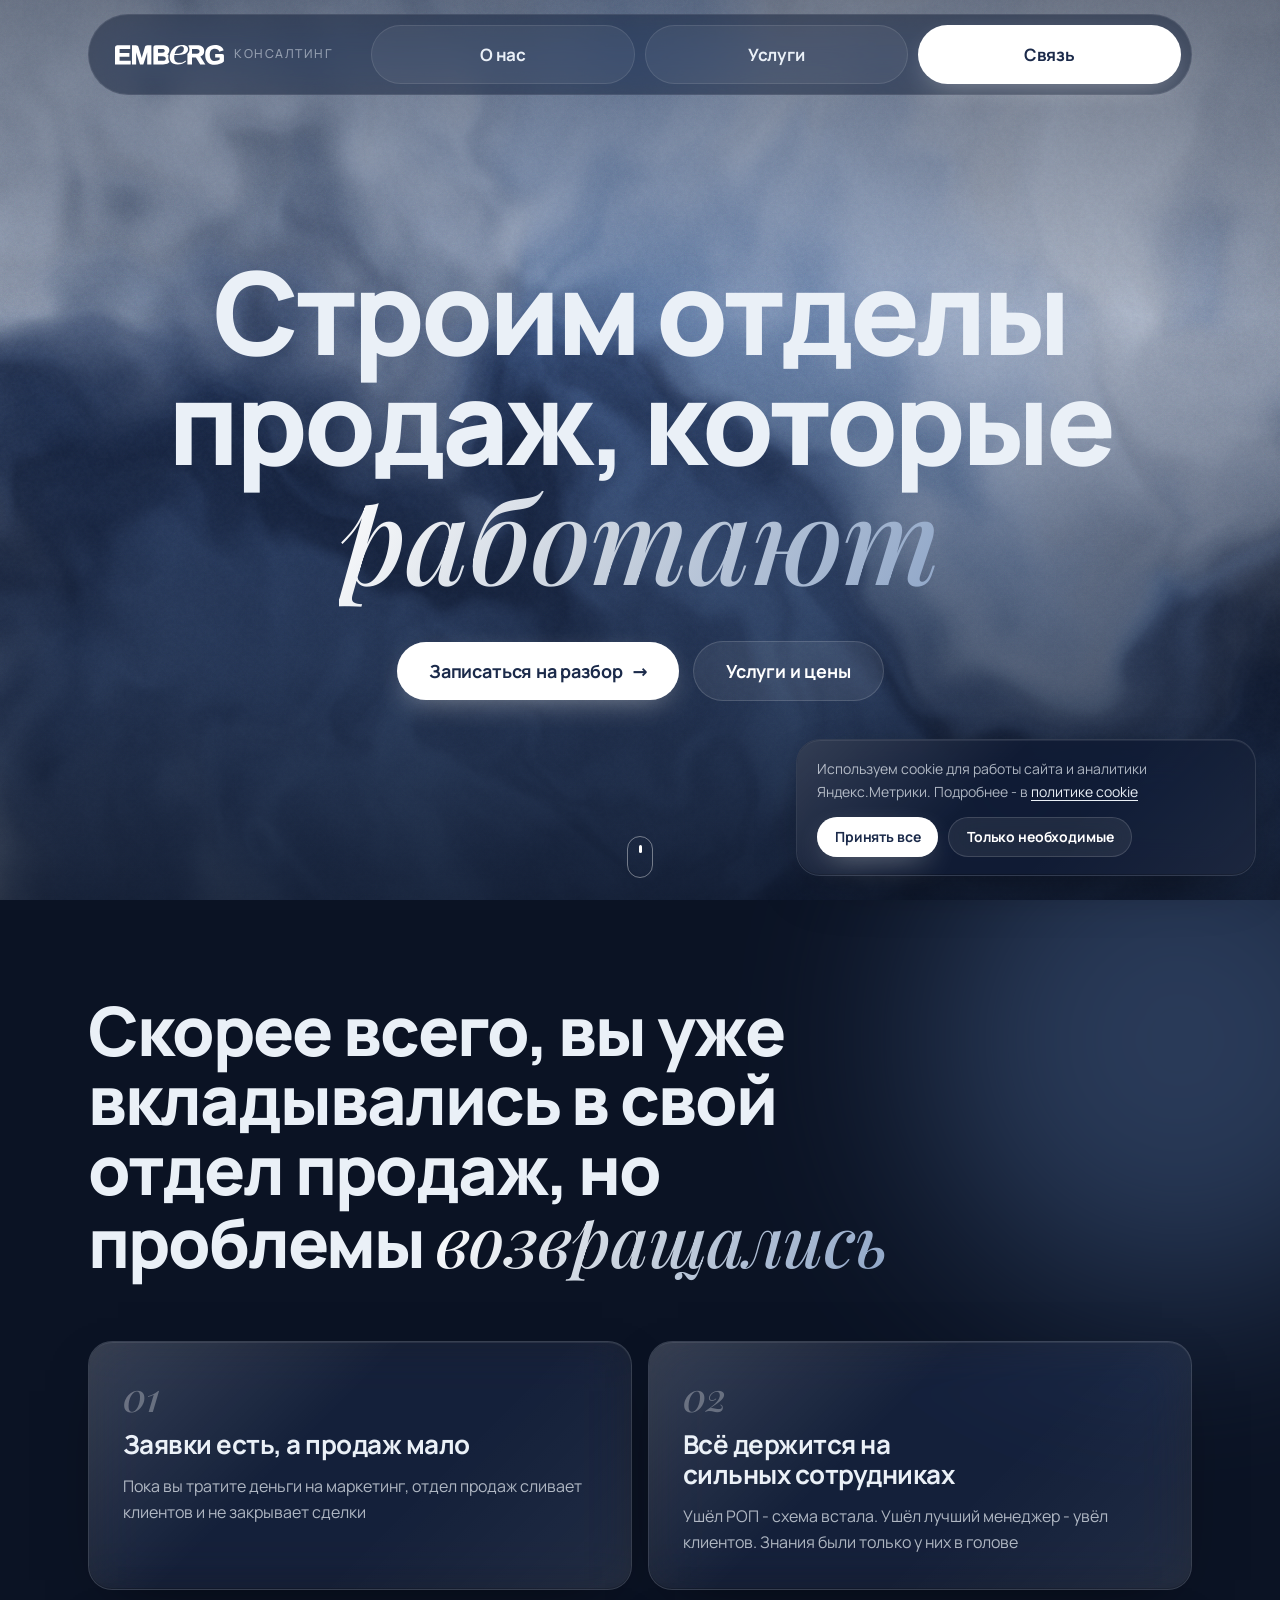
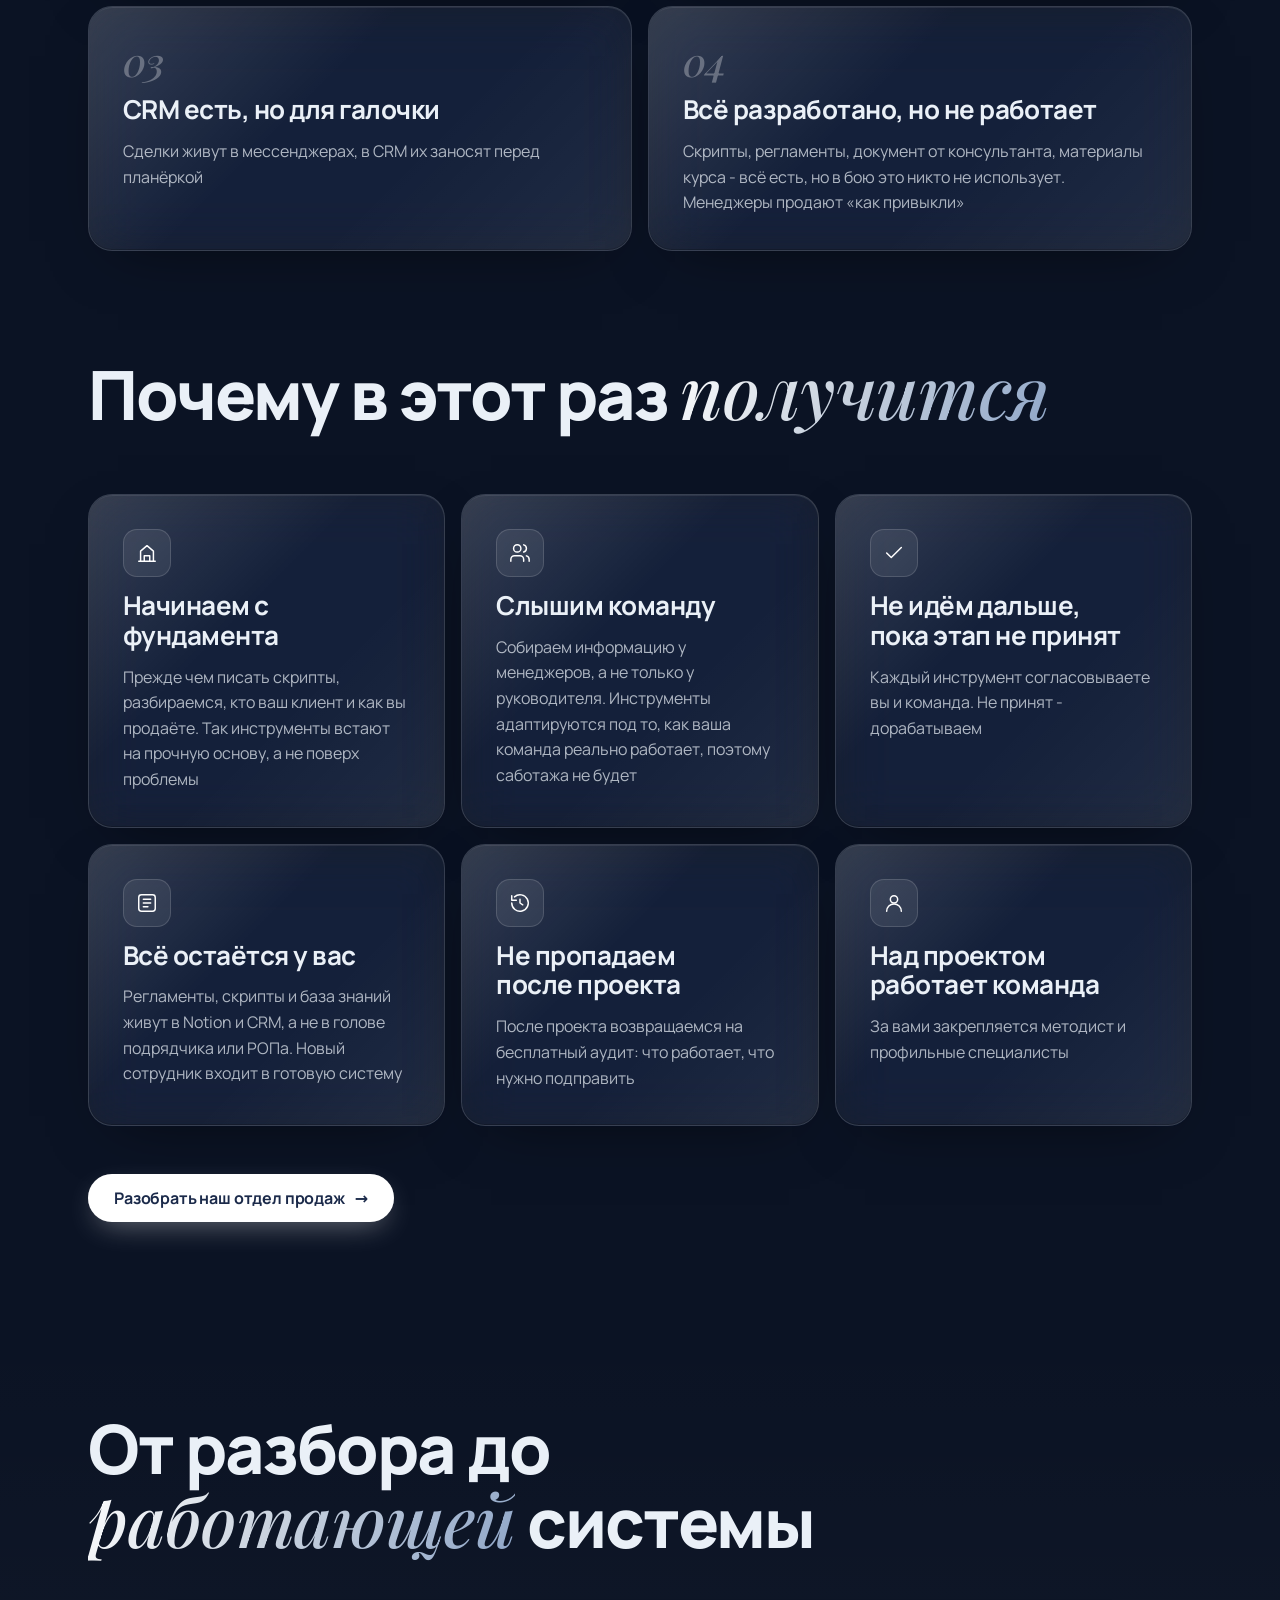
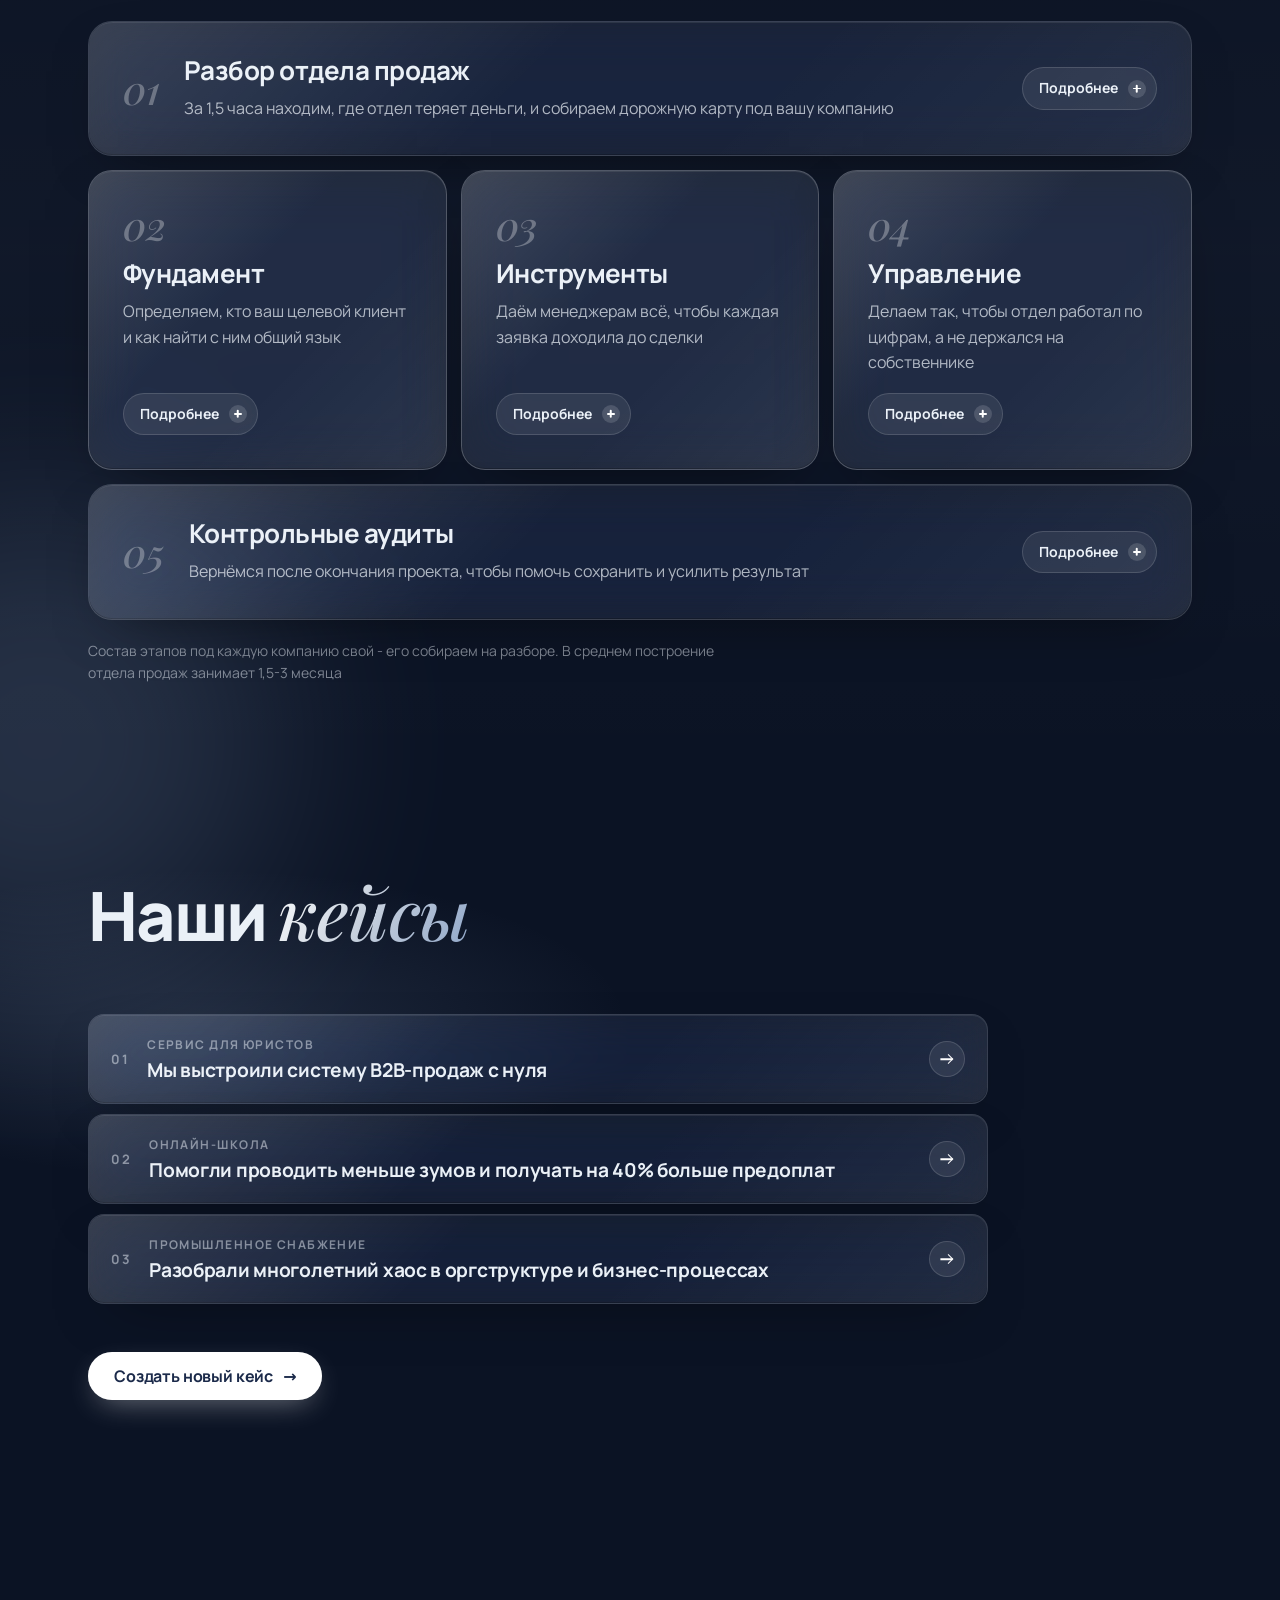
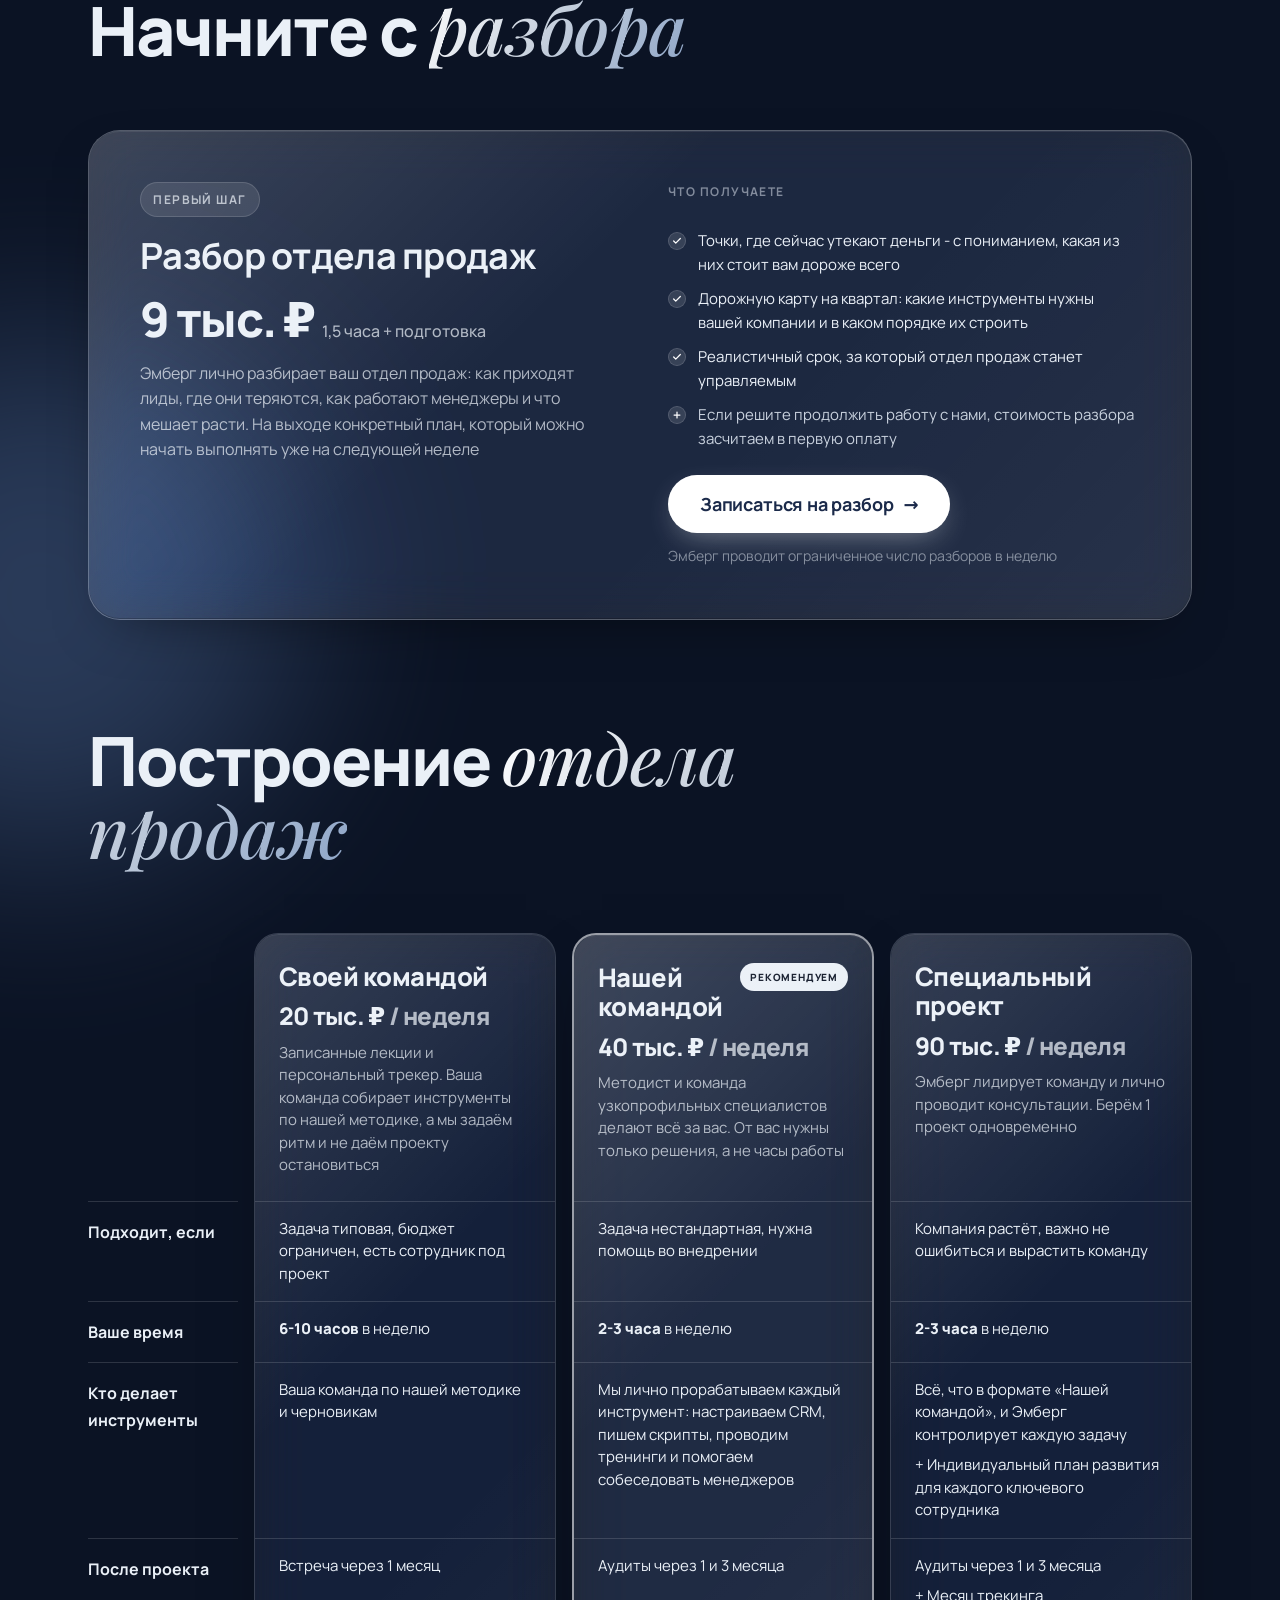
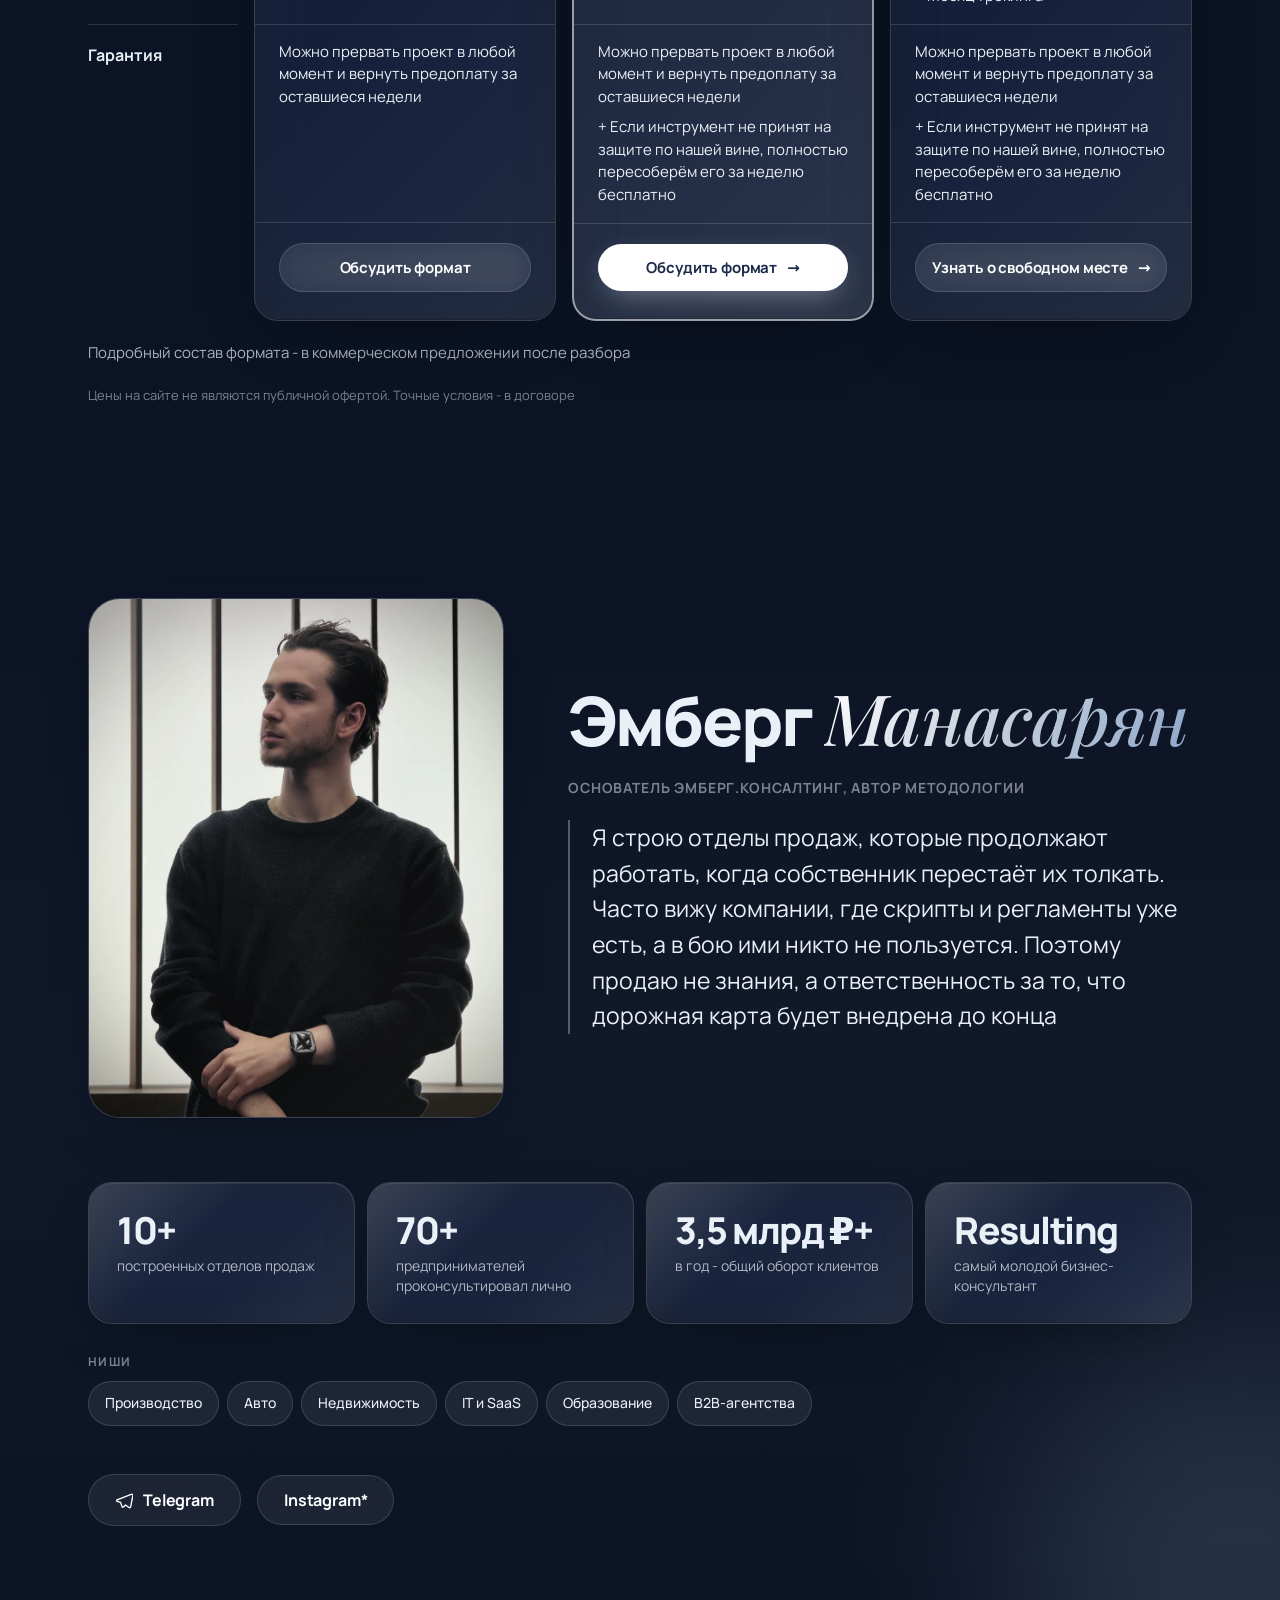
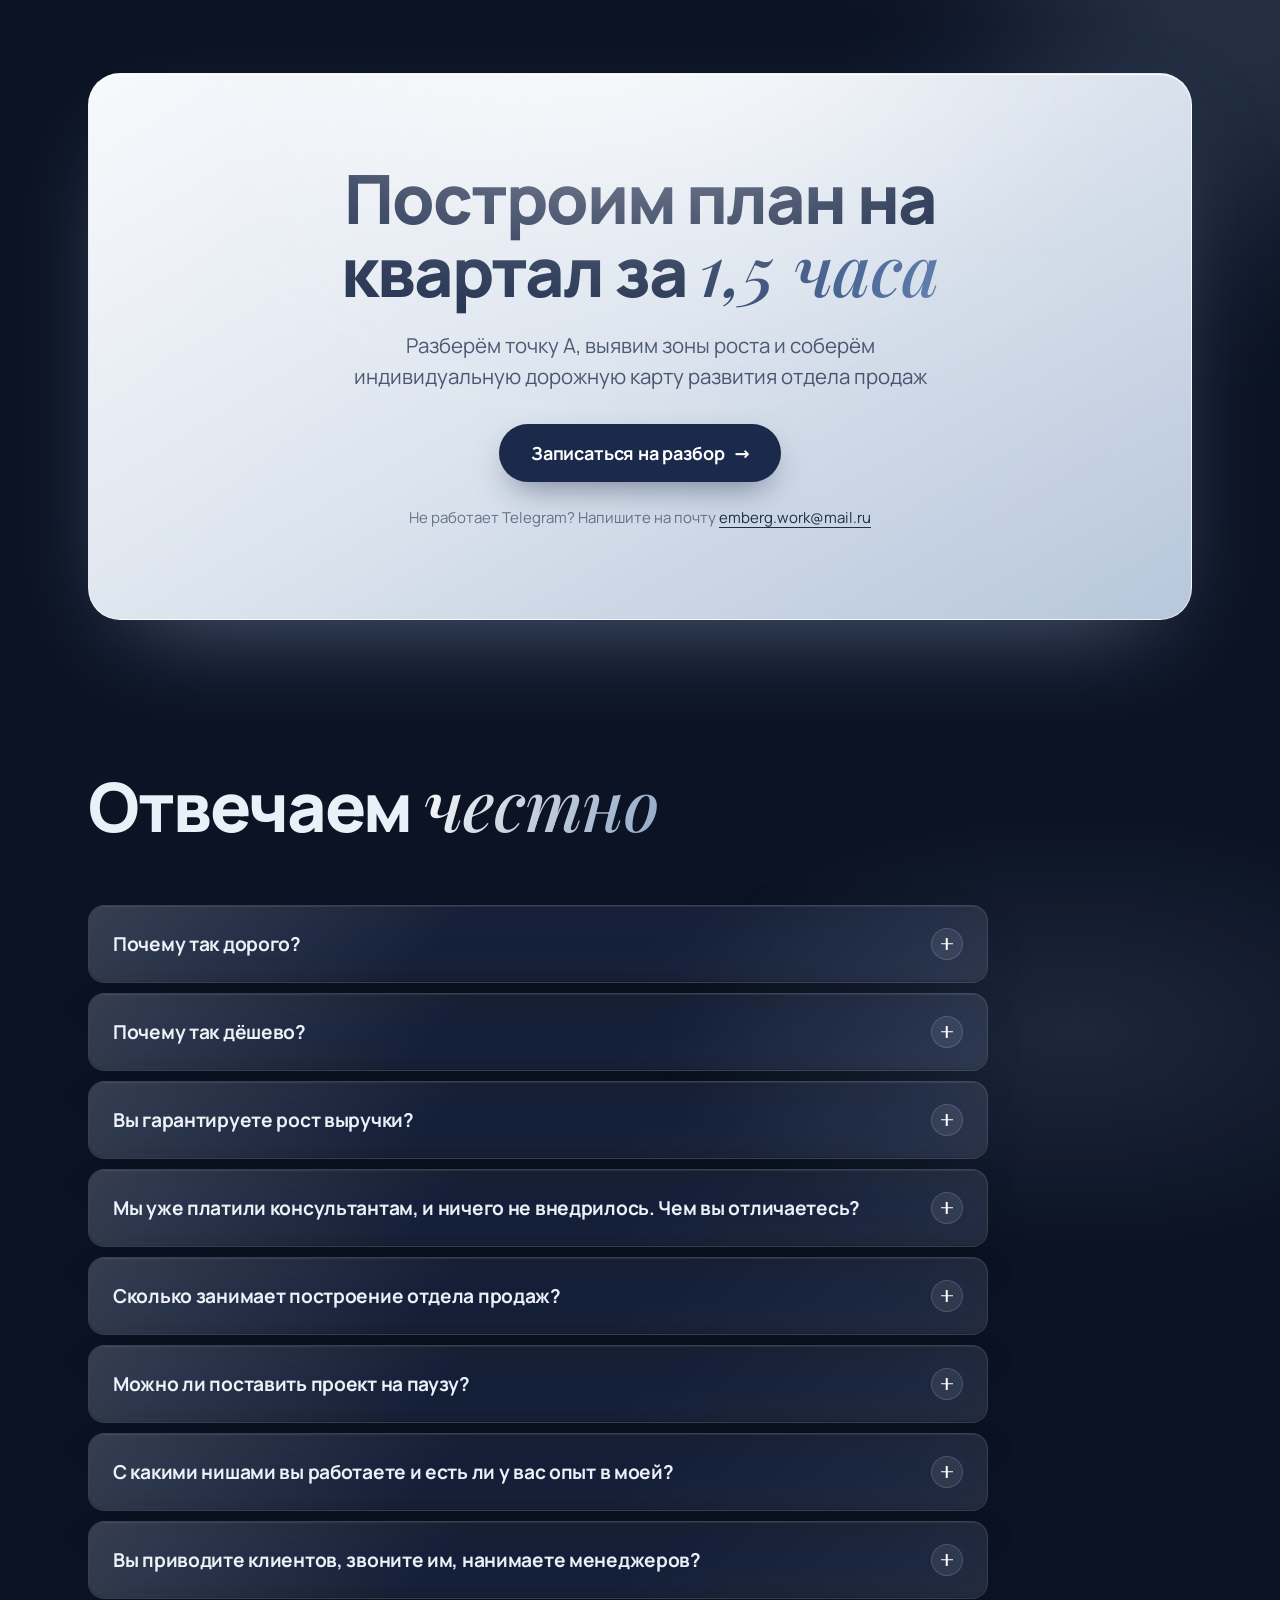
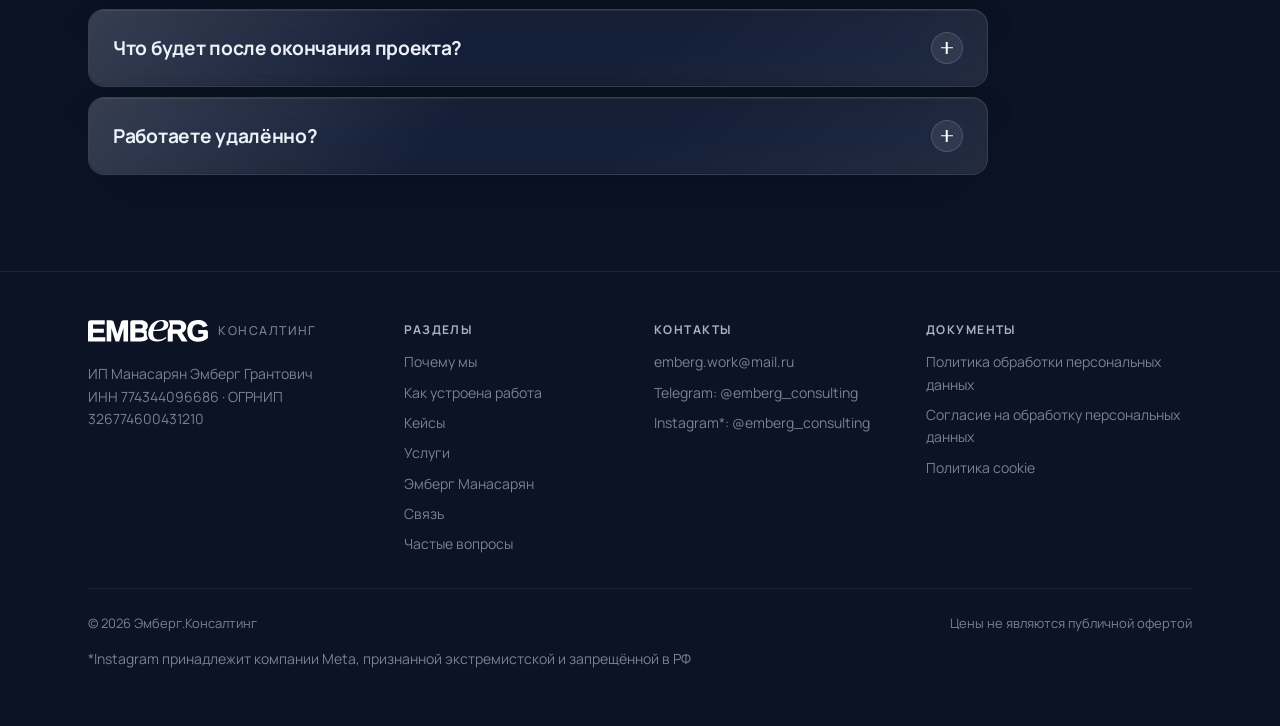
==== index.html @ 246ba3c2 "Кейсы: подсветка строки больше не залипает после закрытия и на телефонах Co-Authored-By: Claude Opus" ====
<!doctype html>
<html lang="ru">
<head>
<meta charset="utf-8">
<meta name="viewport" content="width=device-width, initial-scale=1">
<meta http-equiv="Content-Security-Policy" content="default-src 'self'; script-src 'self' 'sha256-Gn/jP7rIF29r02w7NnGlHGVRihGnfPKdiZudyc1jCOc=' https://mc.yandex.ru https://mc.yandex.com https://yastatic.net; style-src 'self' 'unsafe-inline'; font-src 'self' data:; img-src 'self' data: https://mc.yandex.ru https://mc.yandex.com https://*.yandex.ru; connect-src 'self' https://mc.yandex.ru https://mc.yandex.com wss://mc.yandex.ru wss://mc.yandex.com; frame-src blob: https://mc.yandex.ru https://mc.yandex.com; child-src blob: https://mc.yandex.ru https://mc.yandex.com; object-src 'none'; base-uri 'self'; form-action 'self'; upgrade-insecure-requests">
<meta name="referrer" content="strict-origin-when-cross-origin">
<meta name="robots" content="index, follow, max-image-preview:large">
<meta name="author" content="Эмберг Манасарян">
<title>Построение отдела продаж для малого и среднего бизнеса | Эмберг.Консалтинг</title>
<meta name="description" content="Строим отделы продаж под ключ: разбор и дорожная карта за 1,5 часа, регламенты, скрипты, CRM и управление по цифрам. Разбор - 9 тыс. ₽, построение - от 20 тыс. ₽ в неделю">
<link rel="canonical" href="https://emberg.consulting/">
<meta property="og:type" content="website">
<meta property="og:locale" content="ru_RU">
<meta property="og:site_name" content="Эмберг.Консалтинг">
<meta property="og:title" content="Эмберг.Консалтинг - строим отделы продаж, которые работают">
<meta property="og:description" content="Разберём ваш отдел продаж и соберём дорожную карту на квартал. Построение своей командой или нашей">
<meta property="og:url" content="https://emberg.consulting/">
<meta property="og:image" content="https://emberg.consulting/assets/img/og.jpg">
<meta property="og:image:width" content="1200">
<meta property="og:image:height" content="630">
<meta property="og:image:alt" content="Эмберг.Консалтинг - построение отделов продаж">
<meta name="twitter:card" content="summary_large_image">
<link rel="apple-touch-icon" href="assets/img/apple-touch-icon.png">
<meta name="theme-color" content="#0B1324">
<link rel="icon" href="assets/img/favicon.svg" type="image/svg+xml">
<link rel="stylesheet" href="assets/style.css?v=20">
<script>try{if(/[?&]font=2/.test(location.search)){document.documentElement.classList.add("font-v2");var l=document.createElement("link");l.rel="stylesheet";l.href="assets/fonts-v2.css?v=1";document.head.appendChild(l)}}catch(e){}</script>
<script type="application/ld+json">
{"@context":"https://schema.org","@graph":[{"@type":"WebSite","@id":"https://emberg.consulting/#website","url":"https://emberg.consulting/","name":"Эмберг.Консалтинг","alternateName":"emberg.consulting","inLanguage":"ru-RU","publisher":{"@id":"https://emberg.consulting/#org"}},{"@type":"WebPage","@id":"https://emberg.consulting/#webpage","url":"https://emberg.consulting/","name":"Построение отдела продаж для малого и среднего бизнеса","isPartOf":{"@id":"https://emberg.consulting/#website"},"about":{"@id":"https://emberg.consulting/#org"},"inLanguage":"ru-RU","dateModified":"2026-10-20"},{"@type":"ProfessionalService","@id":"https://emberg.consulting/#org","name":"Эмберг.Консалтинг","alternateName":"emberg.consulting","legalName":"ИП Манасарян Эмберг Грантович","taxID":"774344096686","description":"Консалтинг по построению отделов продаж для малого и среднего бизнеса: разбор отдела продаж, дорожная карта, регламенты, скрипты, CRM и управление по цифрам","url":"https://emberg.consulting/","logo":"https://emberg.consulting/assets/img/logo.png","image":"https://emberg.consulting/assets/img/og.jpg","email":"emberg.work@mail.ru","founder":{"@id":"https://emberg.consulting/#person"},"areaServed":"RU","priceRange":"9 000-90 000 ₽","knowsAbout":["построение отдела продаж","скрипты продаж","регламенты отдела продаж","внедрение CRM","воронка продаж","мотивация менеджеров по продажам","найм менеджеров по продажам","управление отделом продаж"],"contactPoint":{"@type":"ContactPoint","contactType":"sales","url":"https://t.me/emberg_consulting","email":"emberg.work@mail.ru","availableLanguage":"ru"},"sameAs":["https://t.me/emberg_consulting","https://instagram.com/emberg_consulting"],"hasOfferCatalog":{"@type":"OfferCatalog","name":"Услуги по построению отдела продаж","itemListElement":[{"@type":"Offer","name":"Разбор отдела продаж","description":"Встреча 1,5 часа с Эмбергом Манасаряном: точка А, где теряются деньги, дорожная карта на квартал. Стоимость засчитывается в первую оплату при продолжении работы","price":9000,"priceCurrency":"RUB","url":"https://emberg.consulting/#services","availability":"https://schema.org/InStock","itemOffered":{"@type":"Service","@id":"https://emberg.consulting/#service-audit","name":"Разбор отдела продаж","serviceType":"Аудит отдела продаж","provider":{"@id":"https://emberg.consulting/#org"}}},{"@type":"Offer","name":"Построение отдела продаж своей командой","description":"Записанные лекции и персональный трекер, ваша команда собирает инструменты по методике","priceCurrency":"RUB","price":20000,"priceSpecification":{"@type":"UnitPriceSpecification","price":20000,"priceCurrency":"RUB","unitText":"неделя","referenceQuantity":{"@type":"QuantitativeValue","value":1,"unitCode":"WEE"}},"url":"https://emberg.consulting/#services","availability":"https://schema.org/InStock","itemOffered":{"@type":"Service","name":"Построение отдела продаж своей командой","serviceType":"Построение отдела продаж","provider":{"@id":"https://emberg.consulting/#org"}}},{"@type":"Offer","name":"Построение отдела продаж нашей командой","description":"Методист и профильные специалисты делают инструменты за вас: CRM, скрипты, регламенты, тренинги","priceCurrency":"RUB","price":40000,"priceSpecification":{"@type":"UnitPriceSpecification","price":40000,"priceCurrency":"RUB","unitText":"неделя","referenceQuantity":{"@type":"QuantitativeValue","value":1,"unitCode":"WEE"}},"url":"https://emberg.consulting/#services","availability":"https://schema.org/InStock","itemOffered":{"@type":"Service","name":"Построение отдела продаж нашей командой","serviceType":"Построение отдела продаж под ключ","provider":{"@id":"https://emberg.consulting/#org"}}},{"@type":"Offer","name":"Специальный проект","description":"Эмберг лично ведёт проект и команду, 1 проект одновременно","priceCurrency":"RUB","price":90000,"priceSpecification":{"@type":"UnitPriceSpecification","price":90000,"priceCurrency":"RUB","unitText":"неделя","referenceQuantity":{"@type":"QuantitativeValue","value":1,"unitCode":"WEE"}},"url":"https://emberg.consulting/#services","availability":"https://schema.org/InStock","itemOffered":{"@type":"Service","name":"Специальный проект по построению отдела продаж","serviceType":"Построение отдела продаж под ключ","provider":{"@id":"https://emberg.consulting/#org"}}}]}},{"@type":"Person","@id":"https://emberg.consulting/#person","name":"Эмберг Манасарян","alternateName":"Emberg Manasarian","jobTitle":"Основатель Эмберг.Консалтинг, автор методологии","url":"https://emberg.consulting/#about","image":"https://emberg.consulting/assets/img/emberg.webp","worksFor":{"@id":"https://emberg.consulting/#org"},"knowsAbout":["построение отдела продаж","управление продажами","CRM","скрипты продаж"],"sameAs":["https://t.me/emberg_consulting","https://instagram.com/emberg_consulting"]},{"@type":"FAQPage","@id":"https://emberg.consulting/#faq","mainEntity":[{"@type":"Question","name":"Почему так дорого?","acceptedAnswer":{"@type":"Answer","text":"Сравнивать стоит не с ценой курса, а с тем, во что обходится отдел продаж без системы: заявки, за которые вы уже заплатили маркетингу, уходят без сделки, а знания уходят вместе с сильными сотрудниками. Мы продаём не документ, а ответственность за то, что инструменты будут внедрены и приняты вашей командой\n\nРиск при этом на нашей стороне: прервать проект можно в любой момент и вернуть предоплату за оставшиеся недели. А если бюджет ограничен, начните с формата «Своей командой» за 20 тыс. ₽ в неделю"}},{"@type":"Question","name":"Почему так дёшево?","acceptedAnswer":{"@type":"Answer","text":"Наша цель - научить как можно больше компаний продавать экологично: без давления на клиента, выгорания менеджеров и зависимости от одного сильного продавца. Мы верим, что малый и средний бизнес растёт быстрее, когда у него есть понятная система продаж, и хотим, чтобы она была доступна не только крупным компаниям\n\nНиже цена не за счёт качества. Методику мы отработали на десятке отделов продаж, поэтому не изобретаем инструменты с нуля под каждого клиента, а адаптируем готовые решения под ваш бизнес"}},{"@type":"Question","name":"Вы гарантируете рост выручки?","acceptedAnswer":{"@type":"Answer","text":"Нет, и честно скажем почему: на выручку влияют рынок, маркетинг и ваши решения, а мы их не контролируем. Мы гарантируем другое: дорожная карта будет внедрена целиком. Каждый инструмент вы принимаете на защите. Если инструмент не принят по нашей вине, в форматах «Нашей командой» и «Специальный проект» полностью пересобираем его за неделю бесплатно"}},{"@type":"Question","name":"Мы уже платили консультантам, и ничего не внедрилось. Чем вы отличаетесь?","acceptedAnswer":{"@type":"Answer","text":"Обычно внедрение ломается в трёх местах: инструменты пишут без участия команды, после сдачи документа подрядчик уходит, а внутри не остаётся человека, который за них отвечает. Мы собираем фактуру у менеджеров, не идём дальше, пока этап не работает, и возвращаемся после проекта проверить, что прижилось"}},{"@type":"Question","name":"Сколько занимает построение отдела продаж?","acceptedAnswer":{"@type":"Answer","text":"В среднем 1,5-3 месяца. Точный срок называем после разбора: он зависит от того, что в отделе уже работает, а что придётся строить с нуля"}},{"@type":"Question","name":"Можно ли поставить проект на паузу?","acceptedAnswer":{"@type":"Answer","text":"Да. В формате «Своей командой» можно 1 раз за проект бесплатно взять паузу до 2 недель, в формате «Нашей командой» - 2 раза. В «Специальном проекте» условия паузы обсуждаем индивидуально. На время паузы условия работы сохраняются"}},{"@type":"Question","name":"С какими нишами вы работаете и есть ли у вас опыт в моей?","acceptedAnswer":{"@type":"Answer","text":"Мы работаем с компаниями, где продажа идёт через звонок, встречу или переписку и в отделе есть хотя бы один менеджер. У нас уже есть опыт в производстве и дистрибуции, недвижимости, экспорте авто, IT, онлайн-образовании, B2B-услугах, туризме, розничной торговле и других нишах. Не берём в работу компании, где клиент выбирает только по цене, наличию и срокам\n\nЕсли вашей ниши нет в списке, это не проблема. Отдел продаж в стоматологии и на производстве устроен одинаково: заявка, квалификация, встреча, дожим, повторная продажа. Специфику вашего рынка мы собираем на разборе и в начале построения - интервьюируем вас, менеджеров и клиентов. Поэтому инструменты строятся под ваш бизнес, а не по шаблону"}},{"@type":"Question","name":"Вы приводите клиентов, звоните им, нанимаете менеджеров?","acceptedAnswer":{"@type":"Answer","text":"Нет, мы не продаём за вас: не звоним вашим клиентам, не ведём переписку и не запускаем рекламу. Мы строим систему, в которой это делает ваша команда, и отвечаем за то, что происходит после заявки. Если лидов не хватает, подключаем партнёров по маркетингу или помогаем настроить исходящие продажи силами ваших менеджеров\n\nС наймом то же самое: мы пишем профили должностей, мотивацию и воронку найма, а при необходимости подключаем рекрутера. Так новые люди приходят в готовую систему и быстрее начинают продавать"}},{"@type":"Question","name":"Что будет после окончания проекта?","acceptedAnswer":{"@type":"Answer","text":"У вас остаются регламенты, скрипты и база знаний в Notion и CRM. Они не зависят от конкретных людей. После проекта мы бесплатно возвращаемся на контрольный аудит через 1 месяц, а в форматах «Нашей командой» и «Специальный проект» - ещё и через 3 месяца. Проверяем, что работает, и при необходимости дорабатываем"}},{"@type":"Question","name":"Работаете удалённо?","acceptedAnswer":{"@type":"Answer","text":"Да, все встречи проходят в Zoom"}}]}]}
</script>
</head>
<body>

<header class="header">
  <div class="container">
    <div class="header-inner">
      <a href="#top" class="wordmark" aria-label="Эмберг.Консалтинг - на главную"><img class="logo" src="assets/img/logo.svg" alt="Эмберг.Консалтинг" width="350" height="64"><span class="sub">консалтинг</span></a>
      <nav class="nav" aria-label="Разделы">
        <a href="#why">О нас</a>
        <a href="#services">Услуги</a>
        <a class="nav-cta" data-cta="C20" href="https://t.me/emberg_consulting">Связь</a>
      </nav>
      <button class="burger" aria-label="Меню" aria-expanded="false"><span></span><span></span><span></span></button>
    </div>
  </div>
</header>

<div class="mobile-menu" aria-label="Мобильное меню">
  <div>
    <a class="item" href="#why">О нас</a>
    <a class="item" href="#services">Услуги</a>
    <a class="item" data-cta="C21" href="https://t.me/emberg_consulting">Связь</a>
  </div>
  <a class="btn btn-primary" data-cta="C01" href="https://t.me/emberg_consulting">Записаться на разбор</a>
</div>

<main id="top">

<!-- Первый экран -->
<section class="hero hero-center">
  <div class="hero-fallback"></div>
  <canvas class="hero-canvas" aria-hidden="true"></canvas>
  <div class="hero-grain"></div>
  <div class="hero-vignette"></div>
  <div class="container">
    <div class="hero-copy">
      <h1 class="h-display reveal d2">Строим отделы продаж, которые <span class="accent">работают</span></h1>
      <div class="hero-actions reveal d3">
        <a class="btn btn-primary btn-lg" data-cta="C02" href="https://t.me/emberg_consulting">Записаться на разбор <span class="arr">→</span></a>
        <a class="btn btn-glass btn-lg" href="#services">Услуги и цены</a>
      </div>
    </div>
  </div>
  <div class="scroll-cue" aria-hidden="true"></div>
</section>

<!-- Почему мы -->
<section class="section" id="why">
  <div class="orb orb-a"></div>
  <div class="container">
    <div class="section-head reveal">
      <h2 class="h-section">Скорее всего, вы уже вкладывались в свой отдел продаж, но проблемы <span class="accent">возвращались</span></h2>
    </div>
    <div class="grid grid-2 reveal-stagger">
      <article class="card glass glass-hover"><span class="card-num">01</span><h3 class="h-card">Заявки есть, а продаж мало</h3><p>Пока вы тратите деньги на маркетинг, отдел продаж сливает клиентов и не закрывает сделки</p></article>
      <article class="card glass glass-hover"><span class="card-num">02</span><h3 class="h-card">Всё держится на сильных сотрудниках</h3><p>Ушёл РОП - схема встала. Ушёл лучший менеджер - увёл клиентов. Знания были только у них в голове</p></article>
      <article class="card glass glass-hover"><span class="card-num">03</span><h3 class="h-card">CRM есть, но для галочки</h3><p>Сделки живут в мессенджерах, в CRM их заносят перед планёркой</p></article>
      <article class="card glass glass-hover"><span class="card-num">04</span><h3 class="h-card">Всё разработано, но не работает</h3><p>Скрипты, регламенты, документ от консультанта, материалы курса - всё есть, но в бою это никто не использует. Менеджеры продают «как привыкли»</p></article>
    </div>

    <h2 class="h-section subhead reveal">Почему в этот раз <span class="accent">получится</span></h2>
    <div class="grid grid-3 reveal-stagger">
      <article class="card glass glass-hover"><div class="card-icon"><svg viewBox="0 0 24 24"><path d="M3 21h18M5 21V10l7-6 7 6v11"/><path d="M9 21v-6h6v6"/></svg></div><h3 class="h-card">Начинаем с фундамента</h3><p>Прежде чем писать скрипты, разбираемся, кто ваш клиент и как вы продаёте. Так инструменты встают на прочную основу, а не поверх проблемы</p></article>
      <article class="card glass glass-hover"><div class="card-icon"><svg viewBox="0 0 24 24"><path d="M16 21v-2a4 4 0 0 0-4-4H6a4 4 0 0 0-4 4v2"/><circle cx="9" cy="7" r="4"/><path d="M22 21v-2a4 4 0 0 0-3-3.87M16 3.13a4 4 0 0 1 0 7.75"/></svg></div><h3 class="h-card">Слышим команду</h3><p>Собираем информацию у менеджеров, а не только у руководителя. Инструменты адаптируются под то, как ваша команда реально работает, поэтому саботажа не будет</p></article>
      <article class="card glass glass-hover"><div class="card-icon"><svg viewBox="0 0 24 24"><path d="M20 6 9 17l-5-5"/></svg></div><h3 class="h-card">Не идём дальше, пока этап не принят</h3><p>Каждый инструмент согласовываете вы и команда. Не принят - дорабатываем</p></article>
      <article class="card glass glass-hover"><div class="card-icon"><svg viewBox="0 0 24 24"><rect x="3" y="3" width="18" height="18" rx="3"/><path d="M8 8h8M8 12h8M8 16h5"/></svg></div><h3 class="h-card">Всё остаётся у вас</h3><p>Регламенты, скрипты и база знаний живут в Notion и CRM, а не в голове подрядчика или РОПа. Новый сотрудник входит в готовую систему</p></article>
      <article class="card glass glass-hover"><div class="card-icon"><svg viewBox="0 0 24 24"><path d="M3 12a9 9 0 1 0 3-6.7"/><path d="M3 4v5h5"/><path d="M12 8v4l3 2"/></svg></div><h3 class="h-card">Не пропадаем после проекта</h3><p>После проекта возвращаемся на бесплатный аудит: что работает, что нужно подправить</p></article>
      <article class="card glass glass-hover"><div class="card-icon"><svg viewBox="0 0 24 24"><circle cx="12" cy="8" r="4"/><path d="M4 21a8 8 0 0 1 16 0"/></svg></div><h3 class="h-card">Над проектом работает команда</h3><p>За вами закрепляется методист и профильные специалисты</p></article>
    </div>
    <div class="cta-row reveal"><a class="btn btn-primary" data-cta="C04" href="https://t.me/emberg_consulting">Разобрать наш отдел продаж <span class="arr">→</span></a></div>
  </div>
</section>

<!-- Как устроена работа -->
<section class="section section-alt" id="how">
  <div class="orb orb-b"></div>
  <div class="container">
    <div class="section-head reveal">
      <h2 class="h-section">От разбора до <span class="accent">работающей</span> системы</h2>
    </div>
    <div class="steps reveal-stagger">
      <div class="step step-full glass glass-hover" data-stage="1" tabindex="0" role="button" aria-haspopup="dialog" aria-label="Разбор отдела продаж - подробнее">
        <span class="card-num">01</span>
        <div class="step-body"><h3 class="h-card">Разбор отдела продаж</h3><p>За 1,5 часа находим, где отдел теряет деньги, и собираем дорожную карту под вашу компанию</p></div>
        <span class="step-more" aria-hidden="true">Подробнее<i></i></span>
      </div>
      <div class="step step-main glass glass-hover" data-stage="2" tabindex="0" role="button" aria-haspopup="dialog" aria-label="Фундамент - подробнее">
        <span class="card-num">02</span>
        <div class="step-body"><h3 class="h-card">Фундамент</h3><p>Определяем, кто ваш целевой клиент и как найти с ним общий язык</p></div>
        <span class="step-more" aria-hidden="true">Подробнее<i></i></span>
      </div>
      <div class="step step-main glass glass-hover" data-stage="3" tabindex="0" role="button" aria-haspopup="dialog" aria-label="Инструменты - подробнее">
        <span class="card-num">03</span>
        <div class="step-body"><h3 class="h-card">Инструменты</h3><p>Даём менеджерам всё, чтобы каждая заявка доходила до сделки</p></div>
        <span class="step-more" aria-hidden="true">Подробнее<i></i></span>
      </div>
      <div class="step step-main glass glass-hover" data-stage="4" tabindex="0" role="button" aria-haspopup="dialog" aria-label="Управление - подробнее">
        <span class="card-num">04</span>
        <div class="step-body"><h3 class="h-card">Управление</h3><p>Делаем так, чтобы отдел работал по цифрам, а не держался на собственнике</p></div>
        <span class="step-more" aria-hidden="true">Подробнее<i></i></span>
      </div>
      <div class="step step-full glass glass-hover" data-stage="5" tabindex="0" role="button" aria-haspopup="dialog" aria-label="Контрольные аудиты - подробнее">
        <span class="card-num">05</span>
        <div class="step-body"><h3 class="h-card">Контрольные аудиты</h3><p>Вернёмся после окончания проекта, чтобы помочь сохранить и усилить результат</p></div>
        <span class="step-more" aria-hidden="true">Подробнее<i></i></span>
      </div>
    </div>
    <template id="stage-1"><span class="card-num">01</span><h3 class="h-card">Разбор отдела продаж</h3><p class="stage-lbl">До встречи</p><p>Вы заполняете короткий бриф - около 20 минут - и присылаете основные цифры: выручку, заявки, продажи, источники клиентов</p><p class="stage-lbl">На встрече Эмберг лично</p><ul><li>Сверяет вашу точку А и считает, сколько денег вы сейчас недополучаете</li><li>Вместе с вами проходит дорожную карту: что уже работает, что нужно поправить, а что строить с нуля</li><li>Помогает выбрать 3 приоритета, которые дадут больше всего денег</li><li>Отвечает на ваши главные вопросы по продажам</li><li>Называет срок и стоимость построения</li></ul><p class="stage-lbl">После встречи</p><p>В течение 2 часов присылаем дорожную карту и резюме. Они остаются у вас, даже если вы решите не продолжать</p><p class="stage-note">Ход встречи подстраиваем под ваш запрос - главный вопрос вы называете в брифе</p></template>
    <template id="stage-2"><span class="card-num">02</span><h3 class="h-card">Фундамент</h3><ul><li>Замер точки А - цифры, с которыми будем сравнивать результат</li><li>CustDev - интервью с вашими клиентами: почему покупают и почему уходят</li><li>Позиционирование и отличия от конкурентов</li><li>Портрет идеального клиента и сегментация базы</li><li>Путь клиента и воронки продаж</li><li>Целевая структура отдела - кто за что отвечает и кого нанимать</li><li>Ключевые бизнес-процессы</li><li>Юнит-экономика и план продаж, разложенный до ежедневных действий менеджера</li></ul><p class="stage-note">Это примерный состав этапа. Для каждой компании мы собираем свою дорожную карту - на разборе</p></template>
    <template id="stage-3"><span class="card-num">03</span><h3 class="h-card">Инструменты</h3><ul><li>Система работы с лидами: входящие, исходящие, отказники, допродажи</li><li>Техзадание на CRM, её настройка и интеграция каналов</li><li>Скрипты, ответы на возражения и FAQ</li><li>Сценарий встречи продажи и шаблон КП</li><li>Касания и цепочки дожима</li><li>База знаний отдела</li></ul><p class="stage-note">Это примерный состав этапа. Для каждой компании мы собираем свою дорожную карту - на разборе</p></template>
    <template id="stage-4"><span class="card-num">04</span><h3 class="h-card">Управление</h3><ul><li>Профили должностей и мотивация с привязкой к марже</li><li>Регламенты менеджеров</li><li>Ежедневный план-факт - проседание видно за неделю</li><li>Дашборд собственника с данными из CRM</li><li>Ритм планёрок и разборов</li><li>Профиль РОПа и план его ввода</li><li>Тренинг команды по скриптам и продукту</li></ul><p class="stage-note">Это примерный состав этапа. Для каждой компании мы собираем свою дорожную карту - на разборе</p></template>
    <template id="stage-5"><span class="card-num">05</span><h3 class="h-card">Контрольные аудиты</h3><div class="stage-group"><span class="tag">Своей командой</span><p class="stage-when">1 встреча через месяц после проекта</p><ul><li>Сверяем цифры с точкой А</li><li>Консультируем по вашим вопросам</li><li>Даём рекомендации, что усилить дальше</li></ul></div><div class="stage-group"><span class="tag">Нашей командой · Специальный проект</span><p class="stage-when">Встречи через 1 и 3 месяца после проекта</p><ul><li>Всё, что в формате «Своей командой»</li><li>Расширенный аудит: смотрим записи встреч и переписки менеджеров</li><li>После встречи сами вносим правки в инструменты</li></ul></div></template>
    <p class="small reveal" style="margin-top:20px;max-width:70ch">Состав этапов под каждую компанию свой - его собираем на разборе. В среднем построение отдела продаж занимает 1,5-3 месяца</p>
  </div>
</section>

<!-- Кейсы -->
<section class="section section-light" id="stories">
  <div class="container">
    <div class="section-head reveal">
      <h2 class="h-section">Наши <span class="accent">кейсы</span></h2>
    </div>
    <div class="stories reveal-stagger">
      <button type="button" class="story-row glass" data-story="1" aria-haspopup="dialog"><span class="story-num">01</span><span class="story-txt"><span class="story-niche">Сервис для юристов</span><span class="story-title">Мы выстроили систему B2B-продаж с нуля</span></span><span class="story-arr" aria-hidden="true"></span></button>
      <button type="button" class="story-row glass" data-story="2" aria-haspopup="dialog"><span class="story-num">02</span><span class="story-txt"><span class="story-niche">Онлайн-школа</span><span class="story-title">Помогли проводить меньше зумов и получать на 40% больше предоплат</span></span><span class="story-arr" aria-hidden="true"></span></button>
      <button type="button" class="story-row glass" data-story="3" aria-haspopup="dialog"><span class="story-num">03</span><span class="story-txt"><span class="story-niche">Промышленное снабжение</span><span class="story-title">Разобрали многолетний хаос в оргструктуре и бизнес-процессах</span></span><span class="story-arr" aria-hidden="true"></span></button>
    </div>
    <div class="cta-row reveal"><a class="btn btn-primary" data-cta="C18" href="https://t.me/emberg_consulting">Создать новый кейс <span class="arr">→</span></a></div>
    <template id="story-1"><p class="story-eyebrow">Кейс 01 · Сервис для юристов</p><h3 class="story-h">Мы выстроили систему B2B-продаж с нуля</h3><dl class="story-facts"><div><dt>Кто</dt><dd>Стартап, ИИ-система для юристов, B2B-подписка</dd></div><div><dt>Менеджеров</dt><dd>0, продаёт сам основатель</dd></div><div><dt>Выручка</dt><dd>0 ₽ / год</dd></div></dl><div class="story-task"><p class="stage-lbl">Задача</p><p>Превратить бесплатный тест в оплату и снять продажи с основателя</p></div><div class="story-ab"><div class="story-col story-col-was"><p class="stage-lbl">Было</p><ul><li>Одна продажа за всё время</li><li>До бесплатного теста доходили почти все, до оплаты - почти никто</li><li>95% продаж на основателе, учёт сделок - папки со скриншотами</li></ul></div><div class="story-arrow"><span class="story-arrow-term"><span class="sr">Срок проекта: </span>7 недель</span><span class="story-arrow-line" aria-hidden="true"></span></div><div class="story-col story-col-got"><p class="stage-lbl">Стало</p><ul><li>Тест заканчивается встречей с решением, а не тишиной: несколько недель подряд основатель идёт на итоговые встречи с хорошей обратной связью</li><li>Продажи разделены: основатель ведёт 10-15 крупных клиентов, средних - менеджер</li><li>Тёплым клиентам тест запускают сразу через чат, без ожидания отдельной встречи</li><li>Сделки ведутся в таблице по этапам со следующим шагом и контактным лицом вместо скриншотов</li><li>КП собирается с разбивкой цены, блоком безопасности и планом внедрения</li></ul></div></div><div class="story-did"><p class="stage-lbl">Что сделали</p><ol><li>Пересобрали тестовый период: цель теста, критерии успеха, промежуточный созвон и итоговая встреча с тем, кто принимает решение</li><li>Ввели правило фиксировать дату итоговой встречи ещё на демо - основатель применил его в тот же день</li><li>Собрали 3 воронки (новые клиенты, продления, отказники) и скрипты на каждый этап сделки</li><li>Выстроили систему работы с лидами из 7 каналов, включая исходящий трафик и партнёрскую программу</li><li>Провели аудит КП и дали новую структуру на 2-3 страницы</li></ol></div></template>
    <template id="story-2"><p class="story-eyebrow">Кейс 02 · Онлайн-школа</p><h3 class="story-h">Помогли проводить меньше зумов и получать на 40% больше предоплат</h3><dl class="story-facts"><div><dt>Кто</dt><dd>Онлайн-образование, B2C</dd></div><div><dt>Менеджеров</dt><dd>3 менеджера + 1 менеджер на переписке</dd></div><div><dt>Выручка</dt><dd>45 млн ₽ / год</dd></div></dl><div class="story-task"><p class="stage-lbl">Задача</p><p>Довести до звонка больше заявок и сделать так, чтобы отдел работал без микроконтроля руководителя</p></div><div class="story-ab"><div class="story-col story-col-was"><p class="stage-lbl">Было</p><ul><li>До звонка доходило 46% заявок: в июне из 138 лидов - 64 звонка</li><li>Все менеджеры совмещали продажи с основной работой, ближайший слот для клиента - через 2-3 дня</li><li>В переписке менеджеры отвечали до суток, дожимал клиентов в основном руководитель</li></ul></div><div class="story-arrow"><span class="story-arrow-term"><span class="sr">Срок проекта: </span>6 недель</span><span class="story-arrow-line" aria-hidden="true"></span></div><div class="story-col story-col-got"><p class="stage-lbl">Стало</p><ul><li>Дожим снят с руководителя: его ведёт чатер, первые клиенты после передачи оплатили через 1-2 дня без единого касания</li><li>Процент менеджера с продажи снизился с 5-9% до 3,5-4%</li><li>Чатер отсекает нецелевых до звонка - менеджеры тратят время только на тех, кто может купить</li><li>Запись на слот автоматически двигает сделку в CRM, лишние поля убраны</li></ul></div></div><div class="story-did"><p class="stage-lbl">Что сделали</p><ol><li>Разделили роли: менеджер - только звонок, чатер - клиент от заявки до оплаты, включая дожим</li><li>Завели единый календарь слотов и своими силами перенастроили AmoCRM клиента: 3 воронки, правила переходов, поля карточки, автоматизации</li><li>Ввели подтверждение звонка за сутки и за час, сократили прогрев с трёх уроков до одного</li><li>Пересобрали мотивацию: менеджеру - за звонок, чатеру - бонус за доведённых до звонка и до оплаты</li><li>Провели тайные покупки у 3 конкурентов, на их основе собрали структуру звонка и скрипты дожима</li></ol></div></template>
    <template id="story-3"><p class="story-eyebrow">Кейс 03 · Промышленное снабжение</p><h3 class="story-h">Разобрали многолетний хаос в оргструктуре и бизнес-процессах</h3><dl class="story-facts"><div><dt>Кто</dt><dd>B2B-снабжение крупных заводов</dd></div><div><dt>Менеджеров</dt><dd>3 менеджера</dd></div><div><dt>Выручка</dt><dd>185 млн ₽ / год</dd></div></dl><div class="story-task"><p class="stage-lbl">Задача</p><p>Подготовить компанию к запуску активных продаж так, чтобы новый продавец прижился</p></div><div class="story-ab"><div class="story-col story-col-was"><p class="stage-lbl">Было</p><ul><li>3 попытки нанять менеджера активных продаж провалились</li><li>Заявки и КП не фиксировались, конверсия не считалась, план продаж не формировался</li><li>Сотрудники совмещали по 2-3 роли, знания о клиентах - в личной почте и папках на компьютерах</li></ul></div><div class="story-arrow"><span class="story-arrow-term"><span class="sr">Срок проекта: </span>12 недель</span><span class="story-arrow-line" aria-hidden="true"></span></div><div class="story-col story-col-got"><p class="stage-lbl">Стало</p><ul><li>Собственники каждый день видят заявки и КП по каждому заводу вместо «никак»</li><li>Зафиксированы нормативы: первичный ответ на заявку - 2 рабочих часа, КП - 3 рабочих дня</li><li>6 бизнес-процессов работают в поле</li><li>Компания вернулась на следующий этап и нанимает руководителя отдела продаж, менеджера активных продаж и снабженца в готовую систему</li></ul></div></div><div class="story-did"><p class="stage-lbl">Что сделали</p><ol><li>Провели аудит: выгрузки из 1С за 2,5 года, интервью с командой, слепки рабочего дня</li><li>Оцифровали цикл сделки по входящим заявкам, тендерам и прямым продажам</li><li>Описали 8 профилей должностей, 4 воронки и 27 бизнес-процессов с нормативами сроков</li><li>Внедрили ежедневный план-факт: защитили его с командой и отработали возражения</li></ol></div></template>
  </div>
</section>

<!-- Услуги -->
<section class="section" id="services">
  <div class="orb orb-a" style="top:20%;right:auto;left:-220px"></div>
  <div class="container">
    <div class="section-head reveal">
      <h2 class="h-section">Начните с <span class="accent">разбора</span></h2>
    </div>

    <article class="svc-main glass glass-xl reveal">
      <div class="svc-col">
        <span class="tag">Первый шаг</span>
        <h3 class="h-card">Разбор отдела продаж</h3>
        <div class="price">9 тыс. ₽<small>1,5 часа + подготовка</small></div>
        <p class="svc-desc">Эмберг лично разбирает ваш отдел продаж: как приходят лиды, где они теряются, как работают менеджеры и что мешает расти. На выходе конкретный план, который можно начать выполнять уже на следующей неделе</p>
      </div>
      <div class="svc-col">
        <span class="lbl">Что получаете</span>
        <ul class="checks">
          <li>Точки, где сейчас утекают деньги - с пониманием, какая из них стоит вам дороже всего</li>
          <li>Дорожную карту на квартал: какие инструменты нужны вашей компании и в каком порядке их строить</li>
          <li>Реалистичный срок, за который отдел продаж станет управляемым</li>
          <li class="plus">Если решите продолжить работу с нами, стоимость разбора засчитаем в первую оплату</li>
        </ul>
        <a class="btn btn-primary btn-lg" data-cta="C08" href="https://t.me/emberg_consulting">Записаться на разбор <span class="arr">→</span></a>
        <span class="btn-note">Эмберг проводит ограниченное число разборов в неделю</span>
      </div>
    </article>

    <div class="section-head section-head-sub reveal">
      <h2 class="h-section">Построение <span class="accent">отдела продаж</span></h2>
    </div>
    <div class="plans reveal-stagger">
      <div class="plan-criteria" aria-hidden="true">
        <div class="plan-head"></div>
        <div class="plan-row"><span>Подходит, если</span></div>
        <div class="plan-row"><span>Ваше время</span></div>
        <div class="plan-row"><span>Кто делает инструменты</span></div>
        <div class="plan-row"><span>После проекта</span></div>
        <div class="plan-row"><span>Гарантия</span></div>
        <div class="plan-cta"></div>
      </div>

      <article class="plan glass">
        <div class="plan-head">
          <div class="plan-title"><h3 class="plan-name">Своей командой</h3></div>
          <div class="plan-price">20 тыс. ₽ <span>/ неделя</span></div>
          <p class="svc-desc">Записанные лекции и персональный трекер. Ваша команда собирает инструменты по нашей методике, а мы задаём ритм и не даём проекту остановиться</p>
        </div>
        <div class="plan-row"><span class="plan-lbl">Подходит, если</span><p>Задача типовая, бюджет ограничен, есть сотрудник под проект</p></div>
        <div class="plan-row"><span class="plan-lbl">Ваше время</span><p><b>6-10 часов</b> в неделю</p></div>
        <div class="plan-row"><span class="plan-lbl">Кто делает инструменты</span><p>Ваша команда по нашей методике и черновикам</p></div>
        <div class="plan-row"><span class="plan-lbl">После проекта</span><p>Встреча через 1 месяц</p></div>
        <div class="plan-row"><span class="plan-lbl">Гарантия</span><p>Можно прервать проект в любой момент и вернуть предоплату за оставшиеся недели</p></div>
        <div class="plan-cta"><a class="btn btn-glass" data-cta="C09" href="https://t.me/emberg_consulting">Обсудить формат</a></div>
      </article>

      <article class="plan glass featured">
        <div class="plan-head">
          <div class="plan-title"><h3 class="plan-name">Нашей командой</h3><span class="plan-badge">Рекомендуем</span></div>
          <div class="plan-price">40 тыс. ₽ <span>/ неделя</span></div>
          <p class="svc-desc">Методист и команда узкопрофильных специалистов делают всё за вас. От вас нужны только решения, а не часы работы</p>
        </div>
        <div class="plan-row"><span class="plan-lbl">Подходит, если</span><p>Задача нестандартная, нужна помощь во внедрении</p></div>
        <div class="plan-row"><span class="plan-lbl">Ваше время</span><p><b>2-3 часа</b> в неделю</p></div>
        <div class="plan-row"><span class="plan-lbl">Кто делает инструменты</span><p>Мы лично прорабатываем каждый инструмент: настраиваем CRM, пишем скрипты, проводим тренинги и помогаем собеседовать менеджеров</p></div>
        <div class="plan-row"><span class="plan-lbl">После проекта</span><p>Аудиты через 1 и 3 месяца</p></div>
        <div class="plan-row"><span class="plan-lbl">Гарантия</span><p>Можно прервать проект в любой момент и вернуть предоплату за оставшиеся недели</p><p class="plan-plus">+ Если инструмент не принят на защите по нашей вине, полностью пересоберём его за неделю бесплатно</p></div>
        <div class="plan-cta"><a class="btn btn-primary" data-cta="C10" href="https://t.me/emberg_consulting">Обсудить формат <span class="arr">→</span></a></div>
      </article>

      <article class="plan glass">
        <div class="plan-head">
          <div class="plan-title"><h3 class="plan-name">Специальный проект</h3></div>
          <div class="plan-price">90 тыс. ₽ <span>/ неделя</span></div>
          <p class="svc-desc">Эмберг лидирует команду и лично проводит консультации. Берём 1 проект одновременно</p>
        </div>
        <div class="plan-row"><span class="plan-lbl">Подходит, если</span><p>Компания растёт, важно не ошибиться и вырастить команду</p></div>
        <div class="plan-row"><span class="plan-lbl">Ваше время</span><p><b>2-3 часа</b> в неделю</p></div>
        <div class="plan-row"><span class="plan-lbl">Кто делает инструменты</span><p>Всё, что в формате «Нашей командой», и Эмберг контролирует каждую задачу</p><p class="plan-plus">+ Индивидуальный план развития для каждого ключевого сотрудника</p></div>
        <div class="plan-row"><span class="plan-lbl">После проекта</span><p>Аудиты через 1 и 3 месяца</p><p class="plan-plus">+ Месяц трекинга</p></div>
        <div class="plan-row"><span class="plan-lbl">Гарантия</span><p>Можно прервать проект в любой момент и вернуть предоплату за оставшиеся недели</p><p class="plan-plus">+ Если инструмент не принят на защите по нашей вине, полностью пересоберём его за неделю бесплатно</p></div>
        <div class="plan-cta"><a class="btn btn-glass" data-cta="C11" href="https://t.me/emberg_consulting">Узнать о свободном месте <span class="arr">→</span></a></div>
      </article>
    </div>
    <p class="plans-note reveal">Подробный состав формата - в коммерческом предложении после разбора</p>
    <p class="pricing-note reveal">Цены на сайте не являются публичной офертой. Точные условия - в договоре</p>
  </div>
</section>

<!-- Эмберг Манасарян -->
<section class="section section-alt" id="about">
  <div class="orb orb-b" style="left:auto;right:-200px"></div>
  <div class="container">
    <div class="about">
      <div class="about-photo glass glass-xl reveal"><img src="assets/img/emberg.webp?v=3" alt="Эмберг Манасарян" width="960" height="1200" loading="lazy"><div class="hero-shine"></div></div>
      <div class="about-text reveal">
        <h2 class="h-section">Эмберг <span class="accent">Манасарян</span></h2>
        <p class="about-role">Основатель Эмберг.Консалтинг, автор методологии</p>
        <blockquote class="about-quote">Я строю отделы продаж, которые продолжают работать, когда собственник перестаёт их толкать. Часто вижу компании, где скрипты и регламенты уже есть, а в бою ими никто не пользуется. Поэтому продаю не знания, а ответственность за то, что дорожная карта будет внедрена до конца</blockquote>
      </div>
    </div>
    <div class="stats reveal-stagger">
      <div class="stat glass"><b>10+</b><span>построенных отделов продаж</span></div>
      <div class="stat glass"><b>70+</b><span>предпринимателей проконсультировал лично</span></div>
      <div class="stat glass"><b>3,5 млрд ₽+</b><span>в год - общий оборот клиентов</span></div>
      <div class="stat glass"><b>Resulting</b><span>самый молодой бизнес-консультант</span></div>
    </div>
    <div class="niches reveal">
      <span class="lbl">Ниши</span>
      <ul class="chips"><li>Производство</li><li>Авто</li><li>Недвижимость</li><li>IT и SaaS</li><li>Образование</li><li>B2B-агентства</li></ul>
    </div>
    <div class="cta-row reveal">
      <a class="btn btn-glass" data-cta="C13" href="https://t.me/emberg_consulting"><svg class="ico" viewBox="0 0 24 24" aria-hidden="true"><path d="M21.5 4.5 2.8 11.7c-1 .4-1 1.8.1 2.1l4.6 1.4 1.8 5.6c.3.9 1.4 1.1 2 .4l2.6-2.6 4.8 3.5c.8.6 1.9.1 2.1-.9L23.9 6c.3-1.1-.8-2-1.9-1.6z"/></svg>Telegram</a>
      <a class="btn btn-glass" href="https://instagram.com/emberg_consulting" target="_blank" rel="noopener">Instagram*</a>
    </div>
  </div>
</section>

<!-- Финальный экран -->
<section class="section" id="contact">
  <div class="container">
    <div class="final final-light glass glass-xl reveal">
      <div class="final-glow"></div>
      <h2 class="h-section">Построим план на квартал за <span class="accent">1,5 часа</span></h2>
      <p class="lead">Разберём точку А, выявим зоны роста и соберём индивидуальную дорожную карту развития отдела продаж</p>
      <a class="btn btn-primary btn-lg" data-cta="C15" href="https://t.me/emberg_consulting">Записаться на разбор <span class="arr">→</span></a>
      <p class="alt">Не работает Telegram? Напишите на почту <a data-cta="C16" href="mailto:emberg.work@mail.ru">emberg.work@mail.ru</a></p>
    </div>
  </div>
</section>

<!-- Частые вопросы -->
<section class="section section-light section-light-r" id="faq">
  <div class="container">
    <div class="section-head reveal">
      <h2 class="h-section">Отвечаем <span class="accent">честно</span></h2>
    </div>
    <div class="faq reveal-stagger">
      <details class="glass"><summary>Почему так дорого?<span class="pm"></span></summary><div class="ans"><p>Сравнивать стоит не с ценой курса, а с тем, во что обходится отдел продаж без системы: заявки, за которые вы уже заплатили маркетингу, уходят без сделки, а знания уходят вместе с сильными сотрудниками. Мы продаём не документ, а ответственность за то, что инструменты будут внедрены и приняты вашей командой</p><p>Риск при этом на нашей стороне: прервать проект можно в любой момент и вернуть предоплату за оставшиеся недели. А если бюджет ограничен, начните с формата «Своей командой» за 20 тыс. ₽ в неделю</p></div></details>
      <details class="glass"><summary>Почему так дёшево?<span class="pm"></span></summary><div class="ans"><p>Наша цель - научить как можно больше компаний продавать экологично: без давления на клиента, выгорания менеджеров и зависимости от одного сильного продавца. Мы верим, что малый и средний бизнес растёт быстрее, когда у него есть понятная система продаж, и хотим, чтобы она была доступна не только крупным компаниям</p><p>Ниже цена не за счёт качества. Методику мы отработали на десятке отделов продаж, поэтому не изобретаем инструменты с нуля под каждого клиента, а адаптируем готовые решения под ваш бизнес</p></div></details>
      <details class="glass"><summary>Вы гарантируете рост выручки?<span class="pm"></span></summary><div class="ans"><p>Нет, и честно скажем почему: на выручку влияют рынок, маркетинг и ваши решения, а мы их не контролируем. Мы гарантируем другое: дорожная карта будет внедрена целиком. Каждый инструмент вы принимаете на защите. Если инструмент не принят по нашей вине, в форматах «Нашей командой» и «Специальный проект» полностью пересобираем его за неделю бесплатно</p></div></details>
      <details class="glass"><summary>Мы уже платили консультантам, и ничего не внедрилось. Чем вы отличаетесь?<span class="pm"></span></summary><div class="ans"><p>Обычно внедрение ломается в трёх местах: инструменты пишут без участия команды, после сдачи документа подрядчик уходит, а внутри не остаётся человека, который за них отвечает. Мы собираем фактуру у менеджеров, не идём дальше, пока этап не работает, и возвращаемся после проекта проверить, что прижилось</p></div></details>
      <details class="glass"><summary>Сколько занимает построение отдела продаж?<span class="pm"></span></summary><div class="ans"><p>В среднем 1,5-3 месяца. Точный срок называем после разбора: он зависит от того, что в отделе уже работает, а что придётся строить с нуля</p></div></details>
      <details class="glass"><summary>Можно ли поставить проект на паузу?<span class="pm"></span></summary><div class="ans"><p>Да. В формате «Своей командой» можно 1 раз за проект бесплатно взять паузу до 2 недель, в формате «Нашей командой» - 2 раза. В «Специальном проекте» условия паузы обсуждаем индивидуально. На время паузы условия работы сохраняются</p></div></details>
      <details class="glass"><summary>С какими нишами вы работаете и есть ли у вас опыт в моей?<span class="pm"></span></summary><div class="ans"><p>Мы работаем с компаниями, где продажа идёт через звонок, встречу или переписку и в отделе есть хотя бы один менеджер. У нас уже есть опыт в производстве и дистрибуции, недвижимости, экспорте авто, IT, онлайн-образовании, B2B-услугах, туризме, розничной торговле и других нишах. Не берём в работу компании, где клиент выбирает только по цене, наличию и срокам</p><p>Если вашей ниши нет в списке, это не проблема. Отдел продаж в стоматологии и на производстве устроен одинаково: заявка, квалификация, встреча, дожим, повторная продажа. Специфику вашего рынка мы собираем на разборе и в начале построения - интервьюируем вас, менеджеров и клиентов. Поэтому инструменты строятся под ваш бизнес, а не по шаблону</p></div></details>
      <details class="glass"><summary>Вы приводите клиентов, звоните им, нанимаете менеджеров?<span class="pm"></span></summary><div class="ans"><p>Нет, мы не продаём за вас: не звоним вашим клиентам, не ведём переписку и не запускаем рекламу. Мы строим систему, в которой это делает ваша команда, и отвечаем за то, что происходит после заявки. Если лидов не хватает, подключаем партнёров по маркетингу или помогаем настроить исходящие продажи силами ваших менеджеров</p><p>С наймом то же самое: мы пишем профили должностей, мотивацию и воронку найма, а при необходимости подключаем рекрутера. Так новые люди приходят в готовую систему и быстрее начинают продавать</p></div></details>
      <details class="glass"><summary>Что будет после окончания проекта?<span class="pm"></span></summary><div class="ans"><p>У вас остаются регламенты, скрипты и база знаний в Notion и CRM. Они не зависят от конкретных людей. После проекта мы бесплатно возвращаемся на контрольный аудит через 1 месяц, а в форматах «Нашей командой» и «Специальный проект» - ещё и через 3 месяца. Проверяем, что работает, и при необходимости дорабатываем</p></div></details>
      <details class="glass"><summary>Работаете удалённо?<span class="pm"></span></summary><div class="ans"><p>Да, все встречи проходят в Zoom</p></div></details>
    </div>
  </div>
</section>

</main>

<!-- Подвал -->
<footer class="footer">
  <div class="container">
    <div class="footer-grid footer-grid-4">
      <div class="col">
        <a href="#top" class="wordmark" aria-label="Эмберг.Консалтинг"><img class="logo" src="assets/img/logo.svg" alt="Эмберг.Консалтинг" width="350" height="64"><span class="sub">консалтинг</span></a>
        <p style="margin-top:14px">ИП Манасарян Эмберг Грантович<br>ИНН 774344096686 · ОГРНИП 326774600431210</p>
      </div>
      <div class="col">
        <span class="lbl">Разделы</span>
        <ul>
          <li><a href="#why">Почему мы</a></li>
          <li><a href="#how">Как устроена работа</a></li>
          <li><a href="#stories">Кейсы</a></li>
          <li><a href="#services">Услуги</a></li>
          <li><a href="#about">Эмберг Манасарян</a></li>
          <li><a href="#contact">Связь</a></li>
          <li><a href="#faq">Частые вопросы</a></li>
        </ul>
      </div>
      <div class="col">
        <span class="lbl">Контакты</span>
        <ul>
          <li><a data-mail href="mailto:emberg.work@mail.ru">emberg.work@mail.ru</a></li>
          <li><a href="https://t.me/emberg_consulting" target="_blank" rel="noopener">Telegram: @emberg_consulting</a></li>
          <li><a href="https://instagram.com/emberg_consulting" target="_blank" rel="noopener">Instagram*: @emberg_consulting</a></li>
        </ul>
      </div>
      <div class="col">
        <span class="lbl">Документы</span>
        <ul>
          <li><a href="privacy.html">Политика обработки персональных данных</a></li>
          <li><a href="consent.html">Согласие на обработку персональных данных</a></li>
          <li><a href="cookies.html">Политика cookie</a></li>
        </ul>
      </div>
    </div>
    <div class="footer-bottom">
      <span>© 2026 Эмберг.Консалтинг</span>
      <span>Цены не являются публичной офертой</span>
    </div>
    <p class="footnote">*Instagram принадлежит компании Meta, признанной экстремистской и запрещённой в РФ</p>
  </div>
</footer>

<div class="sticky-cta"><a class="btn btn-primary" data-cta="C17" href="https://t.me/emberg_consulting">Записаться на разбор <span class="arr">→</span></a></div>

<div class="cookie glass" role="dialog" aria-label="Cookie">
  <p>Используем cookie для работы сайта и аналитики Яндекс.Метрики. Подробнее - в <a href="cookies.html">политике cookie</a></p>
  <div class="row">
    <button class="btn btn-primary btn-sm" data-consent="all">Принять все</button>
    <button class="btn btn-glass btn-sm" data-consent="necessary">Только необходимые</button>
  </div>
</div>

<div class="story-drawer" hidden>
  <div class="story-backdrop"></div>
  <div class="story-panel" role="dialog" aria-modal="true" tabindex="-1" aria-labelledby="story-title">
    <div class="story-inner"></div>
    <p class="stage-close-hint">Нажмите в любом месте, чтобы закрыть</p>
  </div>
</div>

<div class="stage-modal" hidden>
  <div class="stage-backdrop"></div>
  <div class="stage-flip" role="dialog" aria-modal="true" tabindex="-1">
    <div class="stage-face stage-front step" aria-hidden="true"></div>
    <div class="stage-face stage-back"><div class="stage-back-inner"></div><p class="stage-close-hint">Нажмите в любом месте, чтобы закрыть</p></div>
  </div>
</div>

<script src="assets/main.js?v=15" defer></script>
</body>
</html>
---- assets/style.css ----
@font-face{font-family:"Manrope";font-style:normal;font-weight:400;font-display:swap;src:url(fonts/manrope-400-cyr.woff2) format("woff2");unicode-range:U+0301,U+0400-045F,U+0490-0491,U+04B0-04B1,U+2116}
@font-face{font-family:"Manrope";font-style:normal;font-weight:400;font-display:swap;src:url(fonts/manrope-400-lat.woff2) format("woff2");unicode-range:U+0000-00FF,U+0131,U+0152-0153,U+02BB-02BC,U+02C6,U+02DA,U+02DC,U+0304,U+0308,U+0329,U+2000-206F,U+20AC,U+2122,U+2191,U+2193,U+2212,U+2215,U+FEFF,U+FFFD}
@font-face{font-family:"Manrope";font-style:normal;font-weight:500;font-display:swap;src:url(fonts/manrope-500-cyr.woff2) format("woff2");unicode-range:U+0301,U+0400-045F,U+0490-0491,U+04B0-04B1,U+2116}
@font-face{font-family:"Manrope";font-style:normal;font-weight:500;font-display:swap;src:url(fonts/manrope-500-lat.woff2) format("woff2");unicode-range:U+0000-00FF,U+0131,U+0152-0153,U+02BB-02BC,U+02C6,U+02DA,U+02DC,U+0304,U+0308,U+0329,U+2000-206F,U+20AC,U+2122,U+2191,U+2193,U+2212,U+2215,U+FEFF,U+FFFD}
@font-face{font-family:"Manrope";font-style:normal;font-weight:700;font-display:swap;src:url(fonts/manrope-700-cyr.woff2) format("woff2");unicode-range:U+0301,U+0400-045F,U+0490-0491,U+04B0-04B1,U+2116}
@font-face{font-family:"Manrope";font-style:normal;font-weight:700;font-display:swap;src:url(fonts/manrope-700-lat.woff2) format("woff2");unicode-range:U+0000-00FF,U+0131,U+0152-0153,U+02BB-02BC,U+02C6,U+02DA,U+02DC,U+0304,U+0308,U+0329,U+2000-206F,U+20AC,U+2122,U+2191,U+2193,U+2212,U+2215,U+FEFF,U+FFFD}
@font-face{font-family:"Manrope";font-style:normal;font-weight:800;font-display:swap;src:url(fonts/manrope-800-cyr.woff2) format("woff2");unicode-range:U+0301,U+0400-045F,U+0490-0491,U+04B0-04B1,U+2116}
@font-face{font-family:"Manrope";font-style:normal;font-weight:800;font-display:swap;src:url(fonts/manrope-800-lat.woff2) format("woff2");unicode-range:U+0000-00FF,U+0131,U+0152-0153,U+02BB-02BC,U+02C6,U+02DA,U+02DC,U+0304,U+0308,U+0329,U+2000-206F,U+20AC,U+2122,U+2191,U+2193,U+2212,U+2215,U+FEFF,U+FFFD}
@font-face{font-family:"Playfair Display";font-style:italic;font-weight:500;font-display:swap;src:url(fonts/playfair-display-500-italic-cyr.woff2) format("woff2");unicode-range:U+0301,U+0400-045F,U+0490-0491,U+04B0-04B1,U+2116}
@font-face{font-family:"Playfair Display";font-style:italic;font-weight:500;font-display:swap;src:url(fonts/playfair-display-500-italic-lat.woff2) format("woff2");unicode-range:U+0000-00FF,U+0131,U+0152-0153,U+02BB-02BC,U+02C6,U+02DA,U+02DC,U+0304,U+0308,U+0329,U+2000-206F,U+20AC,U+2122,U+2191,U+2193,U+2212,U+2215,U+FEFF,U+FFFD}
@font-face{font-family:"Playfair Logo";font-style:italic;font-weight:700;font-display:block;src:url(fonts/playfair-logo-700-italic-lat.woff2) format("woff2");unicode-range:U+0065}
:root{
  --bg:#0B1324;
  --bg-2:#111C33;
  --navy:#1B2A4A;
  --steel:#4F6B99;
  --silver:#C9D2DE;
  --ice:#EAF0F7;
  --white:#FFFFFF;
  --text:#EAF0F7;
  --text-2:rgba(234,240,247,.72);
  --text-3:rgba(234,240,247,.5);
  --glass:rgba(255,255,255,.06);
  --glass-2:rgba(255,255,255,.1);
  --glass-border:rgba(255,255,255,.14);
  --glass-border-hi:rgba(255,255,255,.32);
  --r-xl:32px;
  --r-lg:24px;
  --r-md:16px;
  --r-pill:999px;
  --font:"Manrope",ui-sans-serif,system-ui,-apple-system,"Segoe UI",Roboto,sans-serif;
  --serif:"Playfair Display",Georgia,"Times New Roman",serif;
  --logo-serif:"Playfair Logo","Playfair Display",Georgia,serif;
  --ease:cubic-bezier(.22,1,.36,1);
  --max:1200px;
  --gutter:clamp(16px,4vw,48px);
}
*,*::before,*::after{box-sizing:border-box}
html{scroll-behavior:smooth;-webkit-text-size-adjust:100%}
body{margin:0;background:var(--bg);color:var(--text);font-family:var(--font);font-size:17px;line-height:1.6;font-weight:400;overflow-x:hidden;-webkit-font-smoothing:antialiased}
body.menu-open{overflow:hidden}
img,svg,canvas{display:block;max-width:100%}
a{color:inherit;text-decoration:none}
button{font:inherit;color:inherit;background:none;border:0;cursor:pointer}
h1,h2,h3,h4,p{margin:0}
ul{margin:0;padding:0;list-style:none}
.container{width:100%;max-width:var(--max);margin:0 auto;padding:0 var(--gutter)}
.sr-only{position:absolute;width:1px;height:1px;overflow:hidden;clip:rect(0 0 0 0);white-space:nowrap}

/* ---------- Typography ---------- */
.h-display{font-weight:800;letter-spacing:-.035em;line-height:.98;font-size:clamp(40px,6.4vw,88px)}
.h-section{font-weight:800;letter-spacing:-.03em;line-height:1.02;font-size:clamp(34px,5.4vw,68px)}
.h-card{font-weight:700;letter-spacing:-.02em;line-height:1.15;font-size:clamp(20px,2.2vw,26px)}
.lead{font-size:clamp(18px,1.6vw,22px);line-height:1.5;color:var(--text-2);max-width:44ch}
.eyebrow{display:inline-flex;align-items:center;gap:10px;font-size:13px;font-weight:600;letter-spacing:.14em;text-transform:uppercase;color:var(--text-3)}
.eyebrow::before{content:"";width:28px;height:1px;background:currentColor;opacity:.6}
.accent{font-family:var(--serif);font-style:italic;font-weight:500;letter-spacing:-.01em;font-size:1.08em;line-height:.9;vertical-align:baseline;background:linear-gradient(120deg,#FFFFFF 0%,#C9D2DE 45%,#8FA6C8 100%);-webkit-background-clip:text;background-clip:text;color:transparent}
.muted{color:var(--text-2)}
.small{font-size:14px;color:var(--text-3)}

/* ---------- Wordmark ---------- */
.wordmark{display:inline-flex;align-items:baseline;font-weight:800;letter-spacing:-.04em;font-size:22px;line-height:1;color:var(--white)}
.wordmark .e{font-family:var(--serif);font-style:italic;font-weight:500;font-size:1.38em;letter-spacing:0;margin:0 -.02em 0 -.03em;transform:translateY(.04em);display:inline-block}
.wordmark .sub{font-weight:500;font-size:.56em;letter-spacing:.12em;text-transform:uppercase;color:var(--text-3);margin-left:.9em}

/* ---------- Glass primitives ---------- */
.glass{position:relative;background:var(--glass);border:1px solid var(--glass-border);border-radius:var(--r-lg);backdrop-filter:blur(24px) saturate(160%);-webkit-backdrop-filter:blur(24px) saturate(160%);box-shadow:0 1px 0 rgba(255,255,255,.08) inset,0 -1px 0 rgba(0,0,0,.2) inset,0 20px 60px -30px rgba(0,0,0,.6)}
.glass::before{content:"";position:absolute;inset:0;border-radius:inherit;pointer-events:none;background:linear-gradient(135deg,rgba(255,255,255,.14) 0%,rgba(255,255,255,0) 40%,rgba(255,255,255,0) 60%,rgba(255,255,255,.05) 100%)}
.glass-xl{border-radius:var(--r-xl)}
.glass-hover{transition:transform .6s var(--ease),border-color .4s,background .4s}
.glass-hover:hover{transform:translateY(-4px);border-color:var(--glass-border-hi);background:var(--glass-2)}

/* ---------- Buttons ---------- */
.btn{position:relative;display:inline-flex;align-items:center;justify-content:center;gap:10px;padding:16px 26px;border-radius:var(--r-pill);font-weight:700;font-size:16px;letter-spacing:-.01em;line-height:1;white-space:nowrap;transition:transform .5s var(--ease),box-shadow .5s var(--ease),background .4s,border-color .4s;will-change:transform}
.btn:active{transform:scale(.97)}
.btn-primary{background:var(--white);color:var(--navy);box-shadow:0 10px 30px -10px rgba(255,255,255,.45),0 0 0 1px rgba(255,255,255,.3) inset}
.btn-primary:hover{transform:translateY(-2px);box-shadow:0 18px 40px -12px rgba(255,255,255,.55),0 0 0 1px rgba(255,255,255,.4) inset}
.btn-primary .arr{transition:transform .5s var(--ease)}
.btn-primary:hover .arr{transform:translateX(4px)}
.btn-glass{background:rgba(255,255,255,.07);border:1px solid var(--glass-border);color:var(--white);backdrop-filter:blur(16px);-webkit-backdrop-filter:blur(16px)}
.btn-glass:hover{background:rgba(255,255,255,.13);border-color:var(--glass-border-hi);transform:translateY(-2px)}
.btn-sm{padding:12px 18px;font-size:14px}
.btn-lg{padding:20px 32px;font-size:18px}
.btn-note{display:block;margin-top:12px;font-size:14px;color:var(--text-3)}

/* ---------- Header ---------- */
.header{position:fixed;top:0;left:0;right:0;z-index:50;padding:14px 0;transition:padding .4s var(--ease)}
.header-inner{display:flex;align-items:center;justify-content:space-between;gap:16px;padding:10px 12px 10px 22px;border-radius:var(--r-pill);background:rgba(11,19,36,.45);border:1px solid rgba(255,255,255,.08);backdrop-filter:blur(20px) saturate(160%);-webkit-backdrop-filter:blur(20px) saturate(160%);transition:background .4s,border-color .4s}
.header.scrolled .header-inner{background:rgba(11,19,36,.7);border-color:rgba(255,255,255,.14)}
.nav{display:none;gap:4px}
.nav a{white-space:nowrap;padding:10px 13px;border-radius:var(--r-pill);font-size:14px;font-weight:500;color:var(--text-2);transition:color .3s,background .3s}
.nav a:hover{color:var(--white);background:rgba(255,255,255,.08)}
.burger{display:inline-flex;flex-direction:column;gap:5px;padding:12px;border-radius:50%;background:rgba(255,255,255,.07);border:1px solid var(--glass-border)}
.burger span{width:18px;height:2px;background:var(--white);border-radius:2px;transition:transform .4s var(--ease),opacity .3s}
.menu-open .burger span:nth-child(1){transform:translateY(7px) rotate(45deg)}
.menu-open .burger span:nth-child(2){opacity:0}
.menu-open .burger span:nth-child(3){transform:translateY(-7px) rotate(-45deg)}
.header-cta{display:none}
.mobile-menu{position:fixed;inset:0;z-index:40;padding:110px var(--gutter) 40px;background:rgba(11,19,36,.86);backdrop-filter:blur(30px);-webkit-backdrop-filter:blur(30px);display:flex;flex-direction:column;justify-content:space-between;opacity:0;pointer-events:none;transition:opacity .4s}
.menu-open .mobile-menu{opacity:1;pointer-events:auto}
.mobile-menu a.item{display:block;padding:14px 0;font-size:clamp(26px,7vw,36px);font-weight:700;letter-spacing:-.02em;border-bottom:1px solid rgba(255,255,255,.08);transform:translateY(16px);opacity:0;transition:transform .6s var(--ease),opacity .6s}
.menu-open .mobile-menu a.item{transform:none;opacity:1}
.menu-open .mobile-menu a.item:nth-child(2){transition-delay:.05s}.menu-open .mobile-menu a.item:nth-child(3){transition-delay:.1s}.menu-open .mobile-menu a.item:nth-child(4){transition-delay:.15s}.menu-open .mobile-menu a.item:nth-child(5){transition-delay:.2s}.menu-open .mobile-menu a.item:nth-child(6){transition-delay:.25s}.menu-open .mobile-menu a.item:nth-child(7){transition-delay:.3s}
@media (min-width:1100px){
  .nav{display:flex}
  .burger{display:none}
  .header-cta{display:inline-flex}
  .mobile-menu{display:none}
}

/* ---------- Hero ---------- */
.hero{position:relative;min-height:100svh;display:flex;align-items:center;padding:130px 0 72px;overflow:hidden;isolation:isolate}
.hero-canvas{position:absolute;inset:0;z-index:-2;width:100%;height:100%}
.hero-fallback{position:absolute;inset:0;z-index:-3;background:radial-gradient(60% 50% at 20% 30%,#5C7AA8 0%,transparent 60%),radial-gradient(50% 50% at 80% 20%,#D7DEE8 0%,transparent 55%),radial-gradient(60% 60% at 70% 85%,#2E4470 0%,transparent 60%),linear-gradient(180deg,#1B2A4A,#0B1324)}
.hero-grain{position:absolute;inset:0;z-index:-1;pointer-events:none;opacity:.5;mix-blend-mode:overlay;background-image:url("data:image/svg+xml,%3Csvg xmlns='http://www.w3.org/2000/svg' width='160' height='160'%3E%3Cfilter id='n'%3E%3CfeTurbulence type='fractalNoise' baseFrequency='.9' numOctaves='2' stitchTiles='stitch'/%3E%3C/filter%3E%3Crect width='100%25' height='100%25' filter='url(%23n)' opacity='.35'/%3E%3C/svg%3E")}
.hero-vignette{position:absolute;inset:0;z-index:-1;pointer-events:none;background:linear-gradient(180deg,rgba(11,19,36,.35) 0%,rgba(11,19,36,0) 35%,rgba(11,19,36,.75) 100%)}
.hero-grid{display:grid;gap:40px;align-items:end}
.hero-copy{max-width:760px}
.hero-copy .eyebrow{margin-bottom:28px;color:rgba(255,255,255,.75)}
.hero-copy .h-display{margin-bottom:28px;text-wrap:balance}
.hero-copy .lead{color:rgba(255,255,255,.82);margin-bottom:36px}
.hero-actions{display:flex;flex-wrap:wrap;gap:14px;align-items:center;margin-bottom:40px}
.hero-actions .btn-note{width:100%;margin:0}
.trust{display:flex;flex-wrap:wrap;gap:10px}
.trust li{display:inline-flex;align-items:center;gap:10px;padding:12px 16px;border-radius:var(--r-pill);font-size:14px;font-weight:500;background:rgba(255,255,255,.08);border:1px solid rgba(255,255,255,.14);backdrop-filter:blur(14px);-webkit-backdrop-filter:blur(14px);color:rgba(255,255,255,.9)}
.trust li b{font-weight:800;font-size:17px;letter-spacing:-.02em}
.hero-photo{display:none}
@media (min-width:980px){
  .hero-grid{grid-template-columns:minmax(0,1.5fr) minmax(300px,.9fr)}
  .hero-photo{display:block;justify-self:end;width:100%;max-width:400px;aspect-ratio:4/5;border-radius:var(--r-xl);overflow:hidden;position:relative}
  .hero-photo .ph{position:absolute;inset:0;display:flex;align-items:flex-end;padding:20px;font-size:13px;color:var(--text-3);background:linear-gradient(180deg,rgba(255,255,255,.04),rgba(255,255,255,.02))}
  .hero-photo img{width:100%;height:100%;object-fit:cover}
}
.hero-shine{position:absolute;inset:-1px;border-radius:inherit;pointer-events:none;background:linear-gradient(115deg,transparent 30%,rgba(255,255,255,.18) 48%,transparent 60%);transform:translateX(-120%);animation:shine 6s var(--ease) infinite}
@keyframes shine{0%{transform:translateX(-120%)}40%,100%{transform:translateX(120%)}}
.scroll-cue{position:absolute;left:50%;bottom:22px;transform:translateX(-50%);width:26px;height:42px;border:1.5px solid rgba(255,255,255,.4);border-radius:14px;display:none}
.scroll-cue::after{content:"";position:absolute;left:50%;top:8px;width:3px;height:8px;margin-left:-1.5px;border-radius:2px;background:var(--white);animation:cue 1.8s ease-in-out infinite}
@keyframes cue{0%{opacity:0;transform:translateY(0)}40%{opacity:1}100%{opacity:0;transform:translateY(14px)}}
@media (min-width:980px){.scroll-cue{display:block}}

/* ---------- Sections ---------- */
.section{position:relative;padding:clamp(80px,10vw,140px) 0}
.section-head{display:grid;gap:18px;margin-bottom:clamp(40px,5vw,64px);max-width:860px}
.section-head .lead{max-width:60ch}
.section-alt{background:linear-gradient(180deg,rgba(255,255,255,0),rgba(255,255,255,.025) 50%,rgba(255,255,255,0))}
.orb{position:absolute;border-radius:50%;filter:blur(100px);opacity:.45;pointer-events:none;z-index:-1}
.orb-a{width:520px;height:520px;background:#4F6B99;top:-120px;right:-160px}
.orb-b{width:480px;height:480px;background:#8FA6C8;bottom:-200px;left:-200px;opacity:.2}
.section{isolation:isolate}
.cta-row{display:flex;flex-wrap:wrap;gap:16px;align-items:center;margin-top:clamp(32px,4vw,48px)}

/* ---------- Cards grids ---------- */
.grid{display:grid;gap:16px}
.grid-2{grid-template-columns:1fr}
.grid-3{grid-template-columns:1fr}
@media (min-width:720px){.grid-2,.grid-3{grid-template-columns:repeat(2,minmax(0,1fr))}}
@media (min-width:1040px){.grid-3{grid-template-columns:repeat(3,minmax(0,1fr))}}
.card{padding:clamp(24px,3vw,34px);display:flex;flex-direction:column;gap:14px}
.card .h-card{text-wrap:balance}
.card p{color:var(--text-2);font-size:16px}
.card-num{font-family:var(--serif);font-style:italic;font-size:44px;line-height:1;color:rgba(255,255,255,.3);letter-spacing:-.02em}
.card-icon{width:48px;height:48px;border-radius:14px;display:grid;place-items:center;background:rgba(255,255,255,.08);border:1px solid var(--glass-border);color:var(--white)}
.card-icon svg{width:22px;height:22px;stroke:currentColor;fill:none;stroke-width:1.6;stroke-linecap:round;stroke-linejoin:round}

/* Pain block */
.breakdowns{margin-top:clamp(40px,5vw,64px);display:grid;gap:12px}
@media (min-width:860px){.breakdowns{grid-template-columns:repeat(3,minmax(0,1fr))}}
.breakdown{padding:22px 24px;border-left:2px solid rgba(255,255,255,.3);border-radius:0 var(--r-md) var(--r-md) 0;background:linear-gradient(90deg,rgba(255,255,255,.06),rgba(255,255,255,0))}
.breakdown b{display:block;font-size:19px;font-weight:700;letter-spacing:-.02em;margin-bottom:6px}
.breakdown p{color:var(--text-2);font-size:15px}
.closing{margin-top:clamp(40px,5vw,64px);font-size:clamp(24px,3.4vw,40px);font-weight:700;letter-spacing:-.03em;line-height:1.15;max-width:22ch;text-wrap:balance}

/* Five points */
.points{display:grid;gap:12px}
.point{display:grid;gap:18px;padding:clamp(22px,3vw,32px);grid-template-columns:1fr;align-items:start}
@media (min-width:860px){.point{grid-template-columns:200px 1fr 1fr;gap:32px}}
.point-title{display:flex;align-items:baseline;gap:14px}
.point-title .n{font-family:var(--serif);font-style:italic;font-size:40px;line-height:1;color:rgba(255,255,255,.4)}
.point-title b{font-size:22px;font-weight:800;letter-spacing:-.02em}
.point .lbl{display:block;font-size:12px;font-weight:600;letter-spacing:.12em;text-transform:uppercase;color:var(--text-3);margin-bottom:8px}
.point p{color:var(--text-2);font-size:16px}
.point .fix p{color:var(--text)}
.quote{margin-top:clamp(40px,5vw,64px);font-family:var(--serif);font-style:italic;font-size:clamp(28px,4vw,46px);line-height:1.15;color:var(--silver);max-width:26ch}

/* How it works */
.phases{display:grid;gap:12px}
@media (min-width:860px){.phases{grid-template-columns:repeat(3,minmax(0,1fr))}}
.phase{padding:clamp(24px,3vw,32px)}
.phase .h-card{margin:12px 0 16px}
.phase li{position:relative;padding:9px 0 9px 22px;color:var(--text-2);font-size:15px;border-top:1px solid rgba(255,255,255,.08)}
.phase li::before{content:"";position:absolute;left:0;top:17px;width:8px;height:8px;border-radius:50%;background:var(--silver);opacity:.7}
.subhead{font-size:clamp(22px,2.6vw,30px);font-weight:800;letter-spacing:-.025em;margin:clamp(48px,6vw,72px) 0 24px}
.week{display:grid;gap:12px}
@media (min-width:860px){.week{grid-template-columns:repeat(3,minmax(0,1fr))}}
.week .card{gap:8px}
.week .lbl{font-size:12px;letter-spacing:.12em;text-transform:uppercase;font-weight:600;color:var(--text-3)}
.week b{font-size:20px;font-weight:700;letter-spacing:-.02em}
.roles{display:grid;gap:0;overflow:hidden}
.role{display:grid;gap:6px;padding:20px clamp(20px,3vw,32px);border-top:1px solid rgba(255,255,255,.08)}
.role:first-child{border-top:0}
@media (min-width:720px){.role{grid-template-columns:220px 1fr;gap:24px}}
.role b{font-size:18px;font-weight:700;letter-spacing:-.02em}
.role p{color:var(--text-2);font-size:16px}
.format{display:grid;gap:12px;margin-top:16px}
@media (min-width:860px){.format{grid-template-columns:repeat(2,minmax(0,1fr))}}
.format .card{flex-direction:row;align-items:flex-start;gap:16px}
.format .card p{font-size:16px;color:var(--text)}
.note-line{margin-top:20px;padding:18px 22px;font-size:15px;color:var(--text-2)}

/* Promise */
.promise{display:grid;gap:12px}
@media (min-width:860px){.promise{grid-template-columns:repeat(3,minmax(0,1fr))}}
.promise .card .lbl{font-size:12px;letter-spacing:.14em;text-transform:uppercase;font-weight:700}
.promise .no .lbl{color:#F0A8A8}
.promise .yes .lbl{color:#B5E3C5}
.promise .back .lbl{color:#C9D2DE}
.promise .card p{color:var(--text);font-size:16px}

/* Pricing */
.pricing{display:grid;gap:14px}
@media (min-width:1040px){.pricing{grid-template-columns:repeat(3,minmax(0,1fr))}}
.price-card{padding:clamp(26px,3vw,36px);display:flex;flex-direction:column;gap:18px}
.price-card.featured{border-color:rgba(255,255,255,.3);background:rgba(255,255,255,.1)}
.price-card .tag{align-self:flex-start;font-size:12px;font-weight:700;letter-spacing:.12em;text-transform:uppercase;padding:7px 12px;border-radius:var(--r-pill);background:rgba(255,255,255,.1);border:1px solid var(--glass-border);color:var(--text-2)}
.price-card .h-card{font-size:clamp(24px,2.6vw,30px)}
.price-card .price{font-size:clamp(34px,4vw,46px);font-weight:800;letter-spacing:-.04em;line-height:1}
.price-card .price small{font-size:16px;font-weight:500;letter-spacing:0;color:var(--text-2);margin-left:6px}
.price-card dl{display:grid;gap:12px;margin:0}
.price-card dt{font-size:12px;letter-spacing:.12em;text-transform:uppercase;font-weight:600;color:var(--text-3);margin-bottom:3px}
.price-card dd{margin:0;font-size:15px;color:var(--text-2)}
.price-card .important{padding:14px 16px;border-radius:var(--r-md);background:rgba(255,255,255,.07);font-size:14px;color:var(--text)}
.price-card .btn{margin-top:auto}
.pricing-note{margin-top:20px;font-size:13px;color:var(--text-3)}

/* Projects */
.projects{display:grid;gap:14px}
@media (min-width:1040px){.projects{grid-template-columns:repeat(2,minmax(0,1fr))}}
.project{padding:clamp(26px,3vw,36px);display:flex;flex-direction:column;gap:20px}
.project .meta{display:flex;flex-wrap:wrap;gap:8px}
.project .meta span{font-size:13px;padding:7px 12px;border-radius:var(--r-pill);background:rgba(255,255,255,.07);border:1px solid rgba(255,255,255,.1);color:var(--text-2)}
.project .h-card{font-size:clamp(24px,2.6vw,30px)}
.project dl{display:grid;gap:14px;margin:0}
.project dt{font-size:12px;letter-spacing:.12em;text-transform:uppercase;font-weight:600;color:var(--text-3);margin-bottom:4px}
.project dd{margin:0;font-size:15px;color:var(--text-2);line-height:1.55}
.project .metric{padding:18px 20px;border-radius:var(--r-md);background:rgba(255,255,255,.08);border:1px solid var(--glass-border)}
.project .metric .lbl{font-size:12px;letter-spacing:.12em;text-transform:uppercase;font-weight:600;color:var(--text-3);margin-bottom:6px;display:block}
.project .metric b{font-size:18px;font-weight:700;letter-spacing:-.02em}

/* Partners */
.partners{display:grid;gap:12px}
@media (min-width:720px){.partners{grid-template-columns:repeat(3,minmax(0,1fr))}}
.partner{padding:26px;display:flex;flex-direction:column;gap:14px;min-height:170px}
.partner .logo{height:40px;display:flex;align-items:center;font-weight:800;letter-spacing:-.02em;font-size:20px}
.partner.slot{border-style:dashed;justify-content:center;align-items:center;text-align:center;color:var(--text-3);font-size:15px}
.partner p{color:var(--text-2);font-size:15px}

/* About */
.about{display:grid;gap:32px;align-items:center}
@media (min-width:980px){.about{grid-template-columns:minmax(300px,.8fr) minmax(0,1.2fr);gap:64px}}
.about-photo{aspect-ratio:4/5;border-radius:var(--r-xl);overflow:hidden;position:relative;max-width:420px}
.about-photo .ph{position:absolute;inset:0;display:flex;align-items:flex-end;padding:20px;font-size:13px;color:var(--text-3)}
.about-photo img{width:100%;height:100%;object-fit:cover}
.about-text{display:grid;gap:22px}
.about-text p{font-size:clamp(18px,1.6vw,21px);line-height:1.55;color:var(--text-2)}
.about-text p strong{color:var(--text);font-weight:600}
.about-text .final{font-family:var(--serif);font-style:italic;font-size:clamp(26px,3vw,36px);line-height:1.15;color:var(--silver)}

/* FAQ */
.faq{display:grid;gap:10px;max-width:900px}
.faq details{border-radius:var(--r-md);overflow:hidden}
.faq summary{list-style:none;display:flex;align-items:center;justify-content:space-between;gap:20px;padding:22px 24px;font-size:clamp(17px,1.5vw,20px);font-weight:700;letter-spacing:-.015em;cursor:pointer}
.faq summary::-webkit-details-marker{display:none}
.faq summary .pm{flex:none;width:32px;height:32px;border-radius:50%;background:rgba(255,255,255,.08);border:1px solid var(--glass-border);position:relative;transition:transform .5s var(--ease),background .3s}
.faq summary .pm::before,.faq summary .pm::after{content:"";position:absolute;left:50%;top:50%;width:12px;height:1.5px;background:var(--white);transform:translate(-50%,-50%)}
.faq summary .pm::after{transform:translate(-50%,-50%) rotate(90deg)}
.faq details[open] summary .pm{transform:rotate(45deg);background:rgba(255,255,255,.18)}
.faq .ans{padding:0 24px 24px;color:var(--text-2);font-size:16px;max-width:70ch}

/* Final CTA */
.final{padding:clamp(48px,7vw,96px) clamp(24px,5vw,72px);text-align:center;display:grid;gap:24px;justify-items:center;overflow:hidden}
.final .h-section{max-width:16ch;text-wrap:balance}
.final .lead{text-align:center;max-width:52ch}
.final .btn-lg{margin-top:8px}
.final .alt{font-size:15px;color:var(--text-3)}
.final .alt a{color:var(--text-2);text-decoration:underline;text-underline-offset:4px}
.final .alt a:hover{color:var(--white)}
.final-glow{position:absolute;width:60%;height:60%;left:20%;top:-30%;border-radius:50%;background:#8FA6C8;filter:blur(120px);opacity:.25;pointer-events:none}

/* Footer */
.footer{padding:48px 0 120px;border-top:1px solid rgba(255,255,255,.08)}
@media (min-width:980px){.footer{padding-bottom:56px}}
.footer-grid{display:grid;gap:28px}
@media (min-width:860px){.footer-grid{grid-template-columns:1.2fr 1fr 1fr}}
.footer p,.footer li{font-size:14px;color:var(--text-3)}
.footer .col ul{display:grid;gap:8px;margin-top:12px}
.footer .col a:hover{color:var(--white)}
.footer .lbl{font-size:12px;letter-spacing:.12em;text-transform:uppercase;font-weight:600;color:var(--text-2)}
.footer-bottom{margin-top:32px;padding-top:24px;border-top:1px solid rgba(255,255,255,.08);display:flex;flex-wrap:wrap;gap:12px 24px;justify-content:space-between;font-size:13px;color:var(--text-3)}

/* Sticky mobile CTA */
.sticky-cta{position:fixed;left:16px;right:16px;bottom:16px;z-index:45;transform:translateY(140%);transition:transform .6s var(--ease)}
.sticky-cta.show{transform:none}
.sticky-cta .btn{width:100%;padding:18px 20px;font-size:16px}
@media (min-width:1100px){.sticky-cta{display:none}}

/* Cookie banner */
.cookie{position:fixed;z-index:60;left:16px;right:16px;bottom:16px;padding:18px 20px;display:grid;gap:14px;transform:translateY(140%);opacity:0;transition:transform .6s var(--ease),opacity .4s;background:rgba(17,28,51,.85)}
.cookie.show{transform:none;opacity:1}
.cookie p{font-size:14px;color:var(--text-2)}
.cookie p a{text-decoration:underline;text-underline-offset:3px;color:var(--text)}
.cookie .row{display:flex;flex-wrap:wrap;gap:10px}
@media (min-width:720px){.cookie{left:auto;right:24px;bottom:24px;max-width:460px}}
.cookie.show ~ .sticky-cta{transform:translateY(140%)}

/* Reveal animations */
.reveal{opacity:0;transform:translateY(28px);transition:opacity .9s var(--ease),transform .9s var(--ease)}
.reveal.in{opacity:1;transform:none}
.reveal-stagger>*{opacity:0;transform:translateY(24px);transition:opacity .8s var(--ease),transform .8s var(--ease)}
.reveal-stagger.in>*{opacity:1;transform:none}
.reveal-stagger.in>*:nth-child(2){transition-delay:.08s}.reveal-stagger.in>*:nth-child(3){transition-delay:.16s}.reveal-stagger.in>*:nth-child(4){transition-delay:.24s}.reveal-stagger.in>*:nth-child(5){transition-delay:.32s}.reveal-stagger.in>*:nth-child(6){transition-delay:.4s}
.hero .reveal{transition-duration:1.2s}
.hero .d1{transition-delay:.1s}.hero .d2{transition-delay:.25s}.hero .d3{transition-delay:.4s}.hero .d4{transition-delay:.55s}.hero .d5{transition-delay:.7s}

/* Legal pages */
.legal{padding:150px 0 100px;max-width:800px}
.legal h1{font-size:clamp(32px,5vw,52px);font-weight:800;letter-spacing:-.03em;line-height:1.05;margin-bottom:12px}
.legal h2{font-size:22px;font-weight:700;letter-spacing:-.02em;margin:40px 0 12px}
.legal p,.legal li{color:var(--text-2);font-size:16px;margin-bottom:12px}
.legal ul{list-style:disc;padding-left:22px}
.legal .date{font-size:14px;color:var(--text-3);margin-bottom:36px}
.legal a{text-decoration:underline;text-underline-offset:3px}
.legal .back{display:inline-flex;margin-bottom:28px;font-size:14px;color:var(--text-3)}
.page-404{min-height:100svh;display:grid;place-items:center;text-align:center;padding:120px var(--gutter) 60px}
.page-404 .big{font-family:var(--serif);font-style:italic;font-size:clamp(120px,24vw,260px);line-height:.9;color:rgba(255,255,255,.35)}

@media (prefers-reduced-motion:reduce){
  html{scroll-behavior:auto}
  *,*::before,*::after{animation-duration:.01ms!important;animation-iteration-count:1!important;transition-duration:.01ms!important}
  .reveal,.reveal-stagger>*{opacity:1;transform:none}
}

/* Mobile fixes */
@media (max-width:719px){
  .hero-actions .btn{width:100%;white-space:normal;text-align:center;padding:18px 20px}
  .hero-copy .eyebrow{font-size:11px;letter-spacing:.1em}
  .trust li{white-space:normal;font-size:13px}
  .cta-row .btn{width:100%;white-space:normal;text-align:center}
  .btn-lg{font-size:16px}
  .hero-grid,.hero-copy{min-width:0;max-width:100%}
  .header-inner{padding:8px 8px 8px 18px}
  .wordmark .sub{display:none}
  .h-display{font-size:clamp(38px,11vw,48px)}
}
.container{min-width:0}
.grid>*,.points>*,.pricing>*,.projects>*,.partners>*{min-width:0}

html{overflow-x:hidden}
.section{overflow:hidden}

/* ===== v1.1 - новая структура ===== */
/* Шапка: 3 пункта - меню видно с планшета */
@media (min-width:720px){
  .nav{display:flex}
  .burger{display:none}
  .header-cta{display:inline-flex}
  .mobile-menu{display:none}
}

/* Первый экран по центру */
.hero-center{align-items:center;text-align:center}
.hero-center .hero-copy{max-width:1100px;margin:0 auto}
.hero-center .eyebrow{justify-content:center;font-size:14px;letter-spacing:.22em}
.hero-center .eyebrow::after{content:"";width:28px;height:1px;background:currentColor;opacity:.6}
.hero-center .h-display{font-size:clamp(44px,9vw,128px);line-height:.95;margin-bottom:44px}
.hero-center .hero-actions{justify-content:center;margin-bottom:0}

/* Карточки */
.card-num{display:block}
.subhead .accent{font-size:1.1em}

/* Как устроена работа: 1 + 3 + 1, карточки раскрываются переворотом */
.steps{display:grid;gap:14px;grid-template-columns:1fr}
.step{padding:clamp(24px,3vw,34px);display:flex;flex-direction:column;gap:14px;cursor:pointer;outline:none}
.step:focus-visible{border-color:var(--glass-border-hi);box-shadow:0 0 0 3px rgba(201,210,222,.35)}
.step p{color:var(--text-2);font-size:16px}
.step-body h3{margin-bottom:10px}
.step-main{background:rgba(255,255,255,.09);border-color:rgba(255,255,255,.22)}
.step-main .step-body{flex:1}
.step-full .card-num{flex:none}
.step-more{display:inline-flex;align-items:center;gap:10px;align-self:flex-start;font-size:14px;font-weight:600;color:var(--text);padding:9px 10px 9px 16px;border-radius:var(--r-pill);background:rgba(255,255,255,.08);border:1px solid var(--glass-border);transition:background .3s,border-color .3s}
.step-more i{position:relative;width:18px;height:18px;border-radius:50%;background:rgba(255,255,255,.14)}
.step-more i::before,.step-more i::after{content:"";position:absolute;left:50%;top:50%;width:8px;height:1.5px;margin:-.75px 0 0 -4px;background:var(--white);border-radius:1px}
.step-more i::after{transform:rotate(90deg)}
.step:hover .step-more{background:rgba(255,255,255,.14);border-color:var(--glass-border-hi)}
@media (min-width:860px){
  .steps{grid-template-columns:repeat(6,minmax(0,1fr))}
  .step-full{grid-column:span 6;display:grid;grid-template-columns:auto 1fr auto;align-items:center;gap:24px}
  .step-full .step-more{align-self:center}
  .step-main{grid-column:span 2;min-height:300px}
}

/* Pop-up этапа */
.stage-modal{position:fixed;inset:0;z-index:90;perspective:1800px}
.stage-modal[hidden]{display:none}
.stage-backdrop{position:absolute;inset:0;background:rgba(6,11,22,.72);backdrop-filter:blur(10px);-webkit-backdrop-filter:blur(10px);opacity:0}
.stage-flip{position:fixed;transform-style:preserve-3d;outline:none;cursor:pointer}
.stage-face{position:absolute;inset:0;border-radius:var(--r-lg);border:1px solid rgba(255,255,255,.22);backface-visibility:hidden;-webkit-backface-visibility:hidden;overflow:hidden;box-shadow:0 30px 80px -20px rgba(0,0,0,.6)}
.stage-front{background:linear-gradient(160deg,#25375C 0%,#16233F 100%)}
.stage-front.step-main{min-height:0}
.stage-back{transform:rotateY(180deg);background:linear-gradient(160deg,#22355A 0%,#111C33 100%);display:flex;flex-direction:column}
.stage-back-inner{flex:1;overflow:auto;padding:clamp(26px,4vw,40px);overscroll-behavior:contain}
.stage-back-inner .card-num{display:block;font-size:36px;margin-bottom:6px}
.stage-back-inner .h-card{margin-bottom:18px}
.stage-back-inner p{color:var(--text-2);font-size:15px}
.stage-back-inner ul{display:grid;margin-bottom:14px}
.stage-back-inner li{position:relative;padding:9px 0 9px 22px;color:var(--text);font-size:15px;line-height:1.5;border-top:1px solid rgba(255,255,255,.08)}
.stage-back-inner li::before{content:"";position:absolute;left:0;top:17px;width:8px;height:8px;border-radius:50%;background:var(--silver);opacity:.7}
.stage-lbl{font-size:12px!important;font-weight:700;letter-spacing:.12em;text-transform:uppercase;color:var(--text-3)!important;margin:18px 0 8px}
.stage-lbl:first-of-type{margin-top:0}
.stage-note{margin-top:14px;padding:14px 16px;border-radius:var(--r-md);background:rgba(255,255,255,.06);border:1px solid rgba(255,255,255,.1);font-size:14px!important}
.stage-group+.stage-group{margin-top:22px}
.stage-when{margin:12px 0 6px;color:var(--text)!important;font-weight:600}
.stage-close-hint{flex:none;padding:12px 20px 16px;text-align:center;font-size:13px;color:var(--text-3);border-top:1px solid rgba(255,255,255,.08)}
body.stage-open{overflow:hidden}

/* Услуги */
.tag{align-self:flex-start;display:inline-block;font-size:12px;font-weight:700;letter-spacing:.12em;text-transform:uppercase;padding:7px 12px;border-radius:var(--r-pill);background:rgba(255,255,255,.1);border:1px solid var(--glass-border);color:var(--text-2)}
.price{font-size:clamp(34px,4vw,48px);font-weight:800;letter-spacing:-.04em;line-height:1}
.price small{font-size:16px;font-weight:500;letter-spacing:0;color:var(--text-2);margin-left:8px}
.svc-desc{color:var(--text-2);font-size:16px}
.lbl{display:block;font-size:12px;letter-spacing:.12em;text-transform:uppercase;font-weight:600;color:var(--text-3);margin-bottom:10px}
.svc-main{display:grid;gap:28px;padding:clamp(28px,4vw,52px);background:rgba(255,255,255,.09);border-color:rgba(255,255,255,.24)}
.svc-col{display:flex;flex-direction:column;gap:18px}
.svc-main .h-card{font-size:clamp(26px,3vw,36px)}
.svc-main .btn{align-self:flex-start;margin-top:6px}
.svc-main .btn-note{margin-top:-6px}
@media (min-width:980px){.svc-main{grid-template-columns:1fr 1fr;gap:56px}}
.checks{display:grid;gap:10px}
.checks li{position:relative;padding-left:30px;font-size:15px;color:var(--text)}
.checks li::before{content:"";position:absolute;left:0;top:3px;width:18px;height:18px;border-radius:50%;background:rgba(255,255,255,.12) url("data:image/svg+xml,%3Csvg xmlns='http://www.w3.org/2000/svg' viewBox='0 0 24 24' fill='none' stroke='white' stroke-width='3' stroke-linecap='round' stroke-linejoin='round'%3E%3Cpath d='M20 6 9 17l-5-5'/%3E%3C/svg%3E") center/10px no-repeat;border:1px solid var(--glass-border)}
.checks li.plus{color:var(--silver)}
.checks li.plus::before{background-image:url("data:image/svg+xml,%3Csvg xmlns='http://www.w3.org/2000/svg' viewBox='0 0 24 24' fill='none' stroke='white' stroke-width='3' stroke-linecap='round'%3E%3Cpath d='M12 5v14M5 12h14'/%3E%3C/svg%3E")}
.dots{display:grid;gap:8px}
.dots li{position:relative;padding-left:18px;font-size:15px;color:var(--text-2)}
.dots li::before{content:"";position:absolute;left:2px;top:10px;width:6px;height:6px;border-radius:50%;background:var(--silver);opacity:.6}
.svc-pair{display:grid;gap:14px}
@media (min-width:980px){.svc-pair{grid-template-columns:repeat(2,minmax(0,1fr))}}
.svc-pair .price-card{gap:22px}
.important b{font-weight:700}

/* Эмберг Манасарян */
.about-text .about-role{font-size:15px;font-weight:600;letter-spacing:.06em;text-transform:uppercase;color:var(--text-3)}
.about-quote{margin:0;padding:0 0 0 22px;border-left:2px solid rgba(255,255,255,.3);font-size:clamp(19px,1.8vw,23px);line-height:1.55;color:var(--text)}
.stats{display:grid;gap:12px;margin-top:clamp(40px,5vw,64px);grid-template-columns:repeat(2,minmax(0,1fr))}
@media (min-width:980px){.stats{grid-template-columns:repeat(4,minmax(0,1fr))}}
.stat{padding:clamp(20px,2.5vw,28px);display:flex;flex-direction:column;gap:8px}
.stat b{font-size:clamp(28px,3.4vw,44px);font-weight:800;letter-spacing:-.04em;line-height:1}
.stat span{font-size:14px;color:var(--text-2);line-height:1.4}
.niches{margin-top:28px}
.chips{display:flex;flex-wrap:wrap;gap:8px}
.chips li{padding:10px 16px;border-radius:var(--r-pill);font-size:14px;font-weight:500;background:rgba(255,255,255,.07);border:1px solid var(--glass-border)}
.btn .ico{width:18px;height:18px;fill:none;stroke:currentColor;stroke-width:1.8;stroke-linecap:round;stroke-linejoin:round}

/* FAQ: несколько абзацев */
.faq .ans p+p{margin-top:12px}

/* Подвал */
@media (min-width:980px){.footer-grid-4{grid-template-columns:1.3fr 1fr 1.1fr 1.2fr}}
.footnote{margin-top:14px;font-size:12px;color:var(--text-3)}
.about-text .eyebrow{font-size:13px;color:var(--text-3)}
.about-text .about-role{font-size:14px;line-height:1.5}

/* ---------- Тарифы: сравнение форматов ---------- */
.plans{display:grid;gap:20px;max-width:640px}
.plan-criteria{display:none}
.plan{display:flex;flex-direction:column;padding:0;min-width:0;overflow:hidden}
.plan.featured{border:2px solid rgba(255,255,255,.55);background:rgba(255,255,255,.1)}
.plan-head{display:flex;flex-direction:column;gap:12px;padding:28px 28px 24px}
.plan-title{display:flex;align-items:flex-start;justify-content:space-between;gap:12px}
.plan-name{margin:0;font-size:clamp(22px,2vw,26px);font-weight:800;letter-spacing:-.02em;line-height:1.15}
.plan-badge{flex:none;font-size:11px;font-weight:800;letter-spacing:.1em;text-transform:uppercase;padding:7px 12px;border-radius:var(--r-pill);background:var(--ice);color:var(--bg)}
.plan-price{font-size:clamp(26px,2.4vw,32px);font-weight:800;letter-spacing:-.03em;line-height:1.1}
.plan-price span{color:var(--text-2)}
.plan-head .svc-desc{margin:0;font-size:15px;line-height:1.5}
.plan-row{padding:16px 28px;border-top:1px solid var(--glass-border)}
.plan-row p{margin:0;font-size:15px;line-height:1.5;color:var(--text)}
.plan-row b{font-weight:800}
.plan-lbl{display:block;font-size:12px;letter-spacing:.12em;text-transform:uppercase;font-weight:600;color:var(--text-3);margin-bottom:6px}
.plan-cta{padding:20px 28px 28px;margin-top:auto;border-top:1px solid var(--glass-border)}
.plan-cta .btn{width:100%;justify-content:center;padding-left:16px;padding-right:16px}
.plans-note{margin-top:20px;font-size:15px;color:var(--text-2)}
@supports (grid-template-rows:subgrid){
  @media (min-width:1000px){
    .plans{max-width:none;grid-template-columns:minmax(150px,190px) repeat(3,minmax(0,1fr));grid-template-rows:repeat(7,auto);column-gap:16px;row-gap:0}
    .plan,.plan-criteria{display:grid;grid-row:span 7;grid-template-rows:subgrid;grid-template-columns:minmax(0,1fr)}
    .plan-criteria .plan-head,.plan-criteria .plan-cta{padding:0;border:0}
    .plan-criteria .plan-row{padding:16px 0;border-top:1px solid var(--glass-border)}
    .plan-criteria .plan-row span{font-size:16px;font-weight:700;line-height:1.35;color:var(--text)}
    .plan-criteria .plan-row:last-of-type{border-bottom:1px solid var(--glass-border)}
    .plan .plan-lbl{position:absolute;width:1px;height:1px;overflow:hidden;clip:rect(0 0 0 0);white-space:nowrap}
  }
}
.plan-name{min-width:0}
.plan-price{white-space:nowrap}
@media (min-width:1000px){
  .plans{grid-template-columns:minmax(130px,150px) repeat(3,minmax(0,1fr))}
  .plan-head,.plan-row,.plan-cta{padding-left:24px;padding-right:24px}
  .plan-price{font-size:clamp(22px,1.9vw,27px)}
  .plan-badge{font-size:10px;padding:6px 10px;letter-spacing:.08em}
  .plan-cta .btn{font-size:15px}
}
.plan-row p.plan-plus{margin-top:8px}
.section-head-sub{margin-top:clamp(64px,8vw,104px)}
@supports (grid-template-rows:subgrid){
  @media (min-width:1000px){
    .plans{grid-template-rows:repeat(7,auto)}
    .plan,.plan-criteria{grid-row:span 7}
  }
}

/* ===== v1.2 - правки 19.10 ===== */
/* Шрифты: курсив по размеру совпадает с основным текстом */
.accent{font-size:1.04em;line-height:1;letter-spacing:-.005em}
.subhead .accent{font-size:1.04em}
.card-num{font-size:40px;letter-spacing:0}

/* Логотип: курсивная e по высоте заглавных букв */
.wordmark{letter-spacing:-.03em}
.wordmark .e{font-family:var(--logo-serif);font-style:italic;font-weight:700;font-size:1.32em;line-height:.75;letter-spacing:0;margin:0 0 0 -.03em;transform:none}

/* Шапка: три равные кнопки на всю длину */
@media (min-width:720px){
  .header-inner{gap:clamp(16px,3vw,40px);padding:10px 10px 10px 26px}
  .nav{flex:1;display:grid;grid-template-columns:repeat(3,minmax(0,1fr));gap:10px}
  .nav a{display:flex;align-items:center;justify-content:center;padding:15px 18px;font-size:17px;font-weight:600;letter-spacing:-.01em;color:var(--text);background:rgba(255,255,255,.06);border:1px solid rgba(255,255,255,.1);transition:color .3s,background .3s,border-color .3s,transform .5s var(--ease),box-shadow .5s var(--ease)}
  .nav a:hover{color:var(--white);background:rgba(255,255,255,.14);border-color:var(--glass-border-hi);transform:translateY(-1px)}
  .nav a.nav-cta{background:var(--white);color:var(--navy);border-color:transparent;font-weight:700;box-shadow:0 10px 30px -12px rgba(255,255,255,.45)}
  .nav a.nav-cta:hover{background:var(--white);color:var(--navy);box-shadow:0 16px 36px -12px rgba(255,255,255,.6)}
}
@media (min-width:720px) and (max-width:979px){.wordmark .sub{display:none}}

/* Hover карточек: после появления - без задержек */
.reveal-stagger.done>*{transition-delay:0s!important}
.reveal-stagger.done>.glass-hover{transition:transform .55s var(--ease),border-color .4s,background .4s,box-shadow .55s var(--ease)}
#why .card.glass-hover:hover{transform:translateY(-6px) scale(1.035);z-index:2;box-shadow:0 1px 0 rgba(255,255,255,.1) inset,0 30px 70px -30px rgba(0,0,0,.7)}

/* Градиент перетекает в следующий блок, а не обрезается краем секции */
#how,#about{overflow:visible;overflow-x:clip}
.stat b{white-space:nowrap;font-size:clamp(26px,2.9vw,40px)}
.wordmark{font-family:"Manrope",ui-sans-serif,system-ui,sans-serif}
/* Логотип файлом */
.wordmark{align-items:center}
.wordmark .logo{height:20px;width:auto;display:block}
.footer .wordmark .logo{height:22px}
.wordmark .sub{margin-left:.8em}
/* FAQ: плавное раскрытие (анимация в main.js) */
.faq .ans{overflow:hidden}
.faq details[open]:not(.is-open) summary .pm{transform:none;background:rgba(255,255,255,.08)}
.faq details.is-open summary .pm{transform:rotate(45deg);background:rgba(255,255,255,.18)}
.faq details{transition:background .4s,border-color .4s}
.faq details.is-open{background:var(--glass-2)}

/* Hero: анимация на CSS, не ждёт JS - заголовок отрисовывается сразу (LCP) */
@keyframes hero-in{from{opacity:0;transform:translateY(28px)}to{opacity:1;transform:none}}
.hero .reveal{opacity:1;transform:none;transition:none;animation:hero-in 1s var(--ease) both}
.hero .d2{animation-delay:.05s}
.hero .d3{animation-delay:.2s}
@media (prefers-reduced-motion:reduce){.hero .reveal{animation:none}}


.stage-back-inner .tag{margin-bottom:14px}


/* Истории проектов - список как FAQ + панель справа */
.stories{display:grid;gap:10px;max-width:900px}
.story-row{width:100%;display:flex;align-items:center;gap:18px;padding:20px 22px;border-radius:var(--r-md);text-align:left;color:var(--text);font:inherit;cursor:pointer;transition:opacity .8s var(--ease),transform .6s var(--ease),border-color .4s,background .4s}
.story-row:focus{outline:none}
.story-row:focus-visible{border-color:var(--glass-border-hi);background:var(--glass-2);outline:none}
@media (hover:hover) and (pointer:fine){.story-row:hover{border-color:var(--glass-border-hi);background:var(--glass-2);transform:translateX(6px)}}
.story-num{flex:none;font-size:13px;font-weight:700;letter-spacing:.12em;color:var(--text-3)}
.story-txt{flex:1;display:grid;gap:4px;min-width:0}
.story-niche{font-size:12px;font-weight:600;letter-spacing:.12em;text-transform:uppercase;color:var(--text-3)}
.story-title{font-size:clamp(17px,1.5vw,20px);font-weight:700;letter-spacing:-.015em;line-height:1.3}
.story-arr{flex:none;width:36px;height:36px;border-radius:50%;background:rgba(255,255,255,.08);border:1px solid var(--glass-border);position:relative;transition:transform .5s var(--ease),background .3s}
.story-arr::before{content:"";position:absolute;left:50%;top:50%;width:12px;height:1.5px;background:var(--white);transform:translate(-55%,-50%)}
.story-arr::after{content:"";position:absolute;left:50%;top:50%;width:7px;height:7px;border-top:1.5px solid var(--white);border-right:1.5px solid var(--white);transform:translate(-30%,-50%) rotate(45deg)}
.story-row:focus-visible .story-arr{background:rgba(255,255,255,.18)}
@media (hover:hover) and (pointer:fine){.story-row:hover .story-arr{transform:translateX(4px);background:rgba(255,255,255,.18)}}
/* выезд строк слева */
.stories.reveal-stagger>*{transform:translateX(-60px)}
.stories.reveal-stagger.in>*{transform:none}
@media (hover:hover) and (pointer:fine){.stories.reveal-stagger.in>.story-row:hover{transform:translateX(6px)}}

.story-drawer{position:fixed;inset:0;z-index:91}
.story-drawer[hidden]{display:none}
.story-backdrop{position:absolute;inset:0;background:rgba(6,11,22,.72);backdrop-filter:blur(10px);-webkit-backdrop-filter:blur(10px);opacity:0}
.story-panel{position:absolute;top:0;left:0;bottom:0;width:80vw;display:flex;flex-direction:column;background:linear-gradient(160deg,#22355A 0%,#111C33 100%);border-right:1px solid rgba(255,255,255,.22);box-shadow:30px 0 80px -20px rgba(0,0,0,.6);border-radius:0 var(--r-lg) var(--r-lg) 0;outline:none;cursor:pointer;clip-path:inset(0 100% 0 0 round 0 var(--r-lg) var(--r-lg) 0)}
.story-inner{flex:1;overflow:auto;overscroll-behavior:contain;padding:clamp(28px,5vw,64px) clamp(22px,5vw,72px)}
.story-eyebrow{font-size:13px;font-weight:600;letter-spacing:.14em;text-transform:uppercase;color:var(--text-3);margin-bottom:14px}
.story-h{font-weight:800;letter-spacing:-.03em;line-height:1.08;font-size:clamp(28px,3.6vw,46px);max-width:24ch;margin-bottom:clamp(24px,3vw,36px)}
.story-facts{display:grid;gap:10px;grid-template-columns:repeat(auto-fit,minmax(140px,1fr));margin:0 0 28px}
.story-facts>div{padding:16px 18px;border-radius:var(--r-md);background:rgba(255,255,255,.06);border:1px solid rgba(255,255,255,.1)}
.story-facts dt{font-size:12px;font-weight:700;letter-spacing:.12em;text-transform:uppercase;color:var(--text-3);margin-bottom:6px}
.story-facts dd{margin:0;font-size:16px;font-weight:600;line-height:1.4;color:var(--text)}
.story-task{margin-bottom:28px;max-width:70ch}
.story-task p:not(.stage-lbl){font-size:clamp(18px,1.6vw,21px);line-height:1.45;color:var(--text)}
.story-cols{display:grid;gap:28px}
@media (min-width:1100px){.story-cols{grid-template-columns:repeat(3,minmax(0,1fr));gap:32px}}
.story-col ul{display:grid}
.story-col li{position:relative;padding:10px 0 10px 22px;color:var(--text);font-size:15px;line-height:1.5;border-top:1px solid rgba(255,255,255,.08)}
.story-col li::before{content:"";position:absolute;left:0;top:18px;width:8px;height:8px;border-radius:50%;background:var(--silver);opacity:.7}
.story-col-got li::before{background:#8FD3A8;opacity:.9}
.story-col .stage-lbl{margin-top:0}
@media (max-width:719px){.story-panel{width:92vw}.story-row{padding:18px;gap:14px}.story-num{display:none}}
body.story-open{overflow:hidden}


/* Ритм секций и светлые зоны (23.10) */
.section{padding:clamp(64px,7.5vw,112px) 0}
#contact{padding:clamp(32px,4vw,56px) 0;overflow:visible}
.section-light::before{content:"";position:absolute;inset:0;z-index:-1;pointer-events:none;background:radial-gradient(ellipse 46% 30% at 16% 34%,rgba(143,166,200,.16),rgba(143,166,200,0) 72%)}
.section-light-r::before{background:radial-gradient(ellipse 46% 26% at 84% 30%,rgba(143,166,200,.14),rgba(143,166,200,0) 72%)}
/* финальный экран - светлая карточка */
.final-light{background:linear-gradient(150deg,#F6F8FB 0%,#DCE4EE 50%,#B4C4DA 100%);border-color:rgba(255,255,255,.6);box-shadow:0 40px 100px -40px rgba(143,166,200,.55),0 1px 0 rgba(255,255,255,.9) inset;color:var(--navy)}
.final-light .final-glow{background:#FFFFFF;opacity:.7;top:-40%}
.final-light .h-section{color:var(--navy)}
.final-light .accent{background:linear-gradient(120deg,#1B2A4A 0%,#3C5A8C 60%,#5F7EB0 100%);-webkit-background-clip:text;background-clip:text;color:transparent}
.final-light .lead{color:rgba(27,42,74,.78)}
.final-light .btn-primary{background:var(--navy);color:var(--white);box-shadow:0 14px 34px -12px rgba(27,42,74,.6),0 0 0 1px rgba(27,42,74,.2) inset}
.final-light .btn-primary:hover{box-shadow:0 20px 40px -12px rgba(27,42,74,.7)}
.final-light .alt{color:rgba(27,42,74,.6)}
.final-light .alt a{color:var(--navy)}
.final-light .alt a:hover{color:#3C5A8C}

/* подзаголовок «Почему наша система работает» - как заголовки секций */
.h-section.subhead{font-size:clamp(34px,5.4vw,68px);letter-spacing:-.03em;line-height:1.02;margin:clamp(72px,8vw,112px) 0 clamp(40px,5vw,64px)}
.h-section.subhead .accent{font-size:1.08em}

/* Кейсы: было → срок → стало, ниже что сделали (24.10) */
.sr{position:absolute;width:1px;height:1px;overflow:hidden;clip:rect(0 0 0 0);white-space:nowrap}
.story-ab{display:grid;gap:16px;align-items:start;margin-bottom:clamp(28px,3.5vw,44px)}
.story-ab .story-col{padding:22px 24px;border-radius:var(--r-md);background:rgba(255,255,255,.05);border:1px solid rgba(255,255,255,.1)}
.story-ab .story-col-got{background:linear-gradient(160deg,rgba(143,211,168,.11),rgba(143,211,168,.03));border-color:rgba(143,211,168,.28)}
.story-ab .story-col li:first-child{border-top:0;padding-top:0}
.story-ab .story-col li:first-child::before{top:8px}
.story-arrow{display:flex;flex-direction:column;align-items:center;justify-content:center;gap:10px}
.story-arrow-term{display:inline-block;padding:9px 16px;border-radius:var(--r-pill);background:rgba(255,255,255,.1);border:1px solid var(--glass-border);font-size:14px;font-weight:700;line-height:1.3;text-align:center;color:var(--white);max-width:200px}
.story-arrow-line{position:relative;width:2px;height:40px;background:linear-gradient(180deg,rgba(201,210,222,.15),rgba(201,210,222,.9))}
.story-arrow-line::after{content:"";position:absolute;left:50%;bottom:0;width:11px;height:11px;border-right:2px solid rgba(201,210,222,.95);border-bottom:2px solid rgba(201,210,222,.95);transform:translateX(-50%) rotate(45deg)}
@media (min-width:900px){
  .story-ab{grid-template-columns:minmax(0,1fr) auto minmax(0,1fr);gap:20px}
  .story-arrow-line{width:clamp(90px,10vw,150px);height:2px;background:linear-gradient(90deg,rgba(201,210,222,.15),rgba(201,210,222,.9))}
  .story-arrow-line::after{left:auto;right:1px;bottom:auto;top:50%;transform:translateY(-50%) rotate(-45deg)}
}
.story-did ol{list-style:none;padding:0;counter-reset:did;display:grid;max-width:84ch}
.story-did li{counter-increment:did;position:relative;padding:14px 0 14px 48px;border-top:1px solid rgba(255,255,255,.08);color:var(--text);font-size:16px;line-height:1.5}
.story-did li::before{content:counter(did,decimal-leading-zero);position:absolute;left:0;top:13px;font-family:var(--serif);font-style:italic;font-size:21px;line-height:1.2;color:var(--silver)}
.story-arrow{align-self:center}
@media (max-width:719px){.story-facts{grid-template-columns:1fr;gap:8px}.story-facts>div{padding:12px 16px}.story-ab .story-col{padding:18px}}
.story-arrow-term small{display:block;margin-top:3px;font-size:12px;font-weight:500;color:var(--text-2);line-height:1.35}
.story-arrow-term:has(small){border-radius:var(--r-md);padding:10px 14px;max-width:180px}
/* стрелка срока - по верху карточек было/стало */
.story-arrow{align-self:start;padding-top:18px}
@media (max-width:899px){.story-arrow{align-self:center;padding-top:0}}
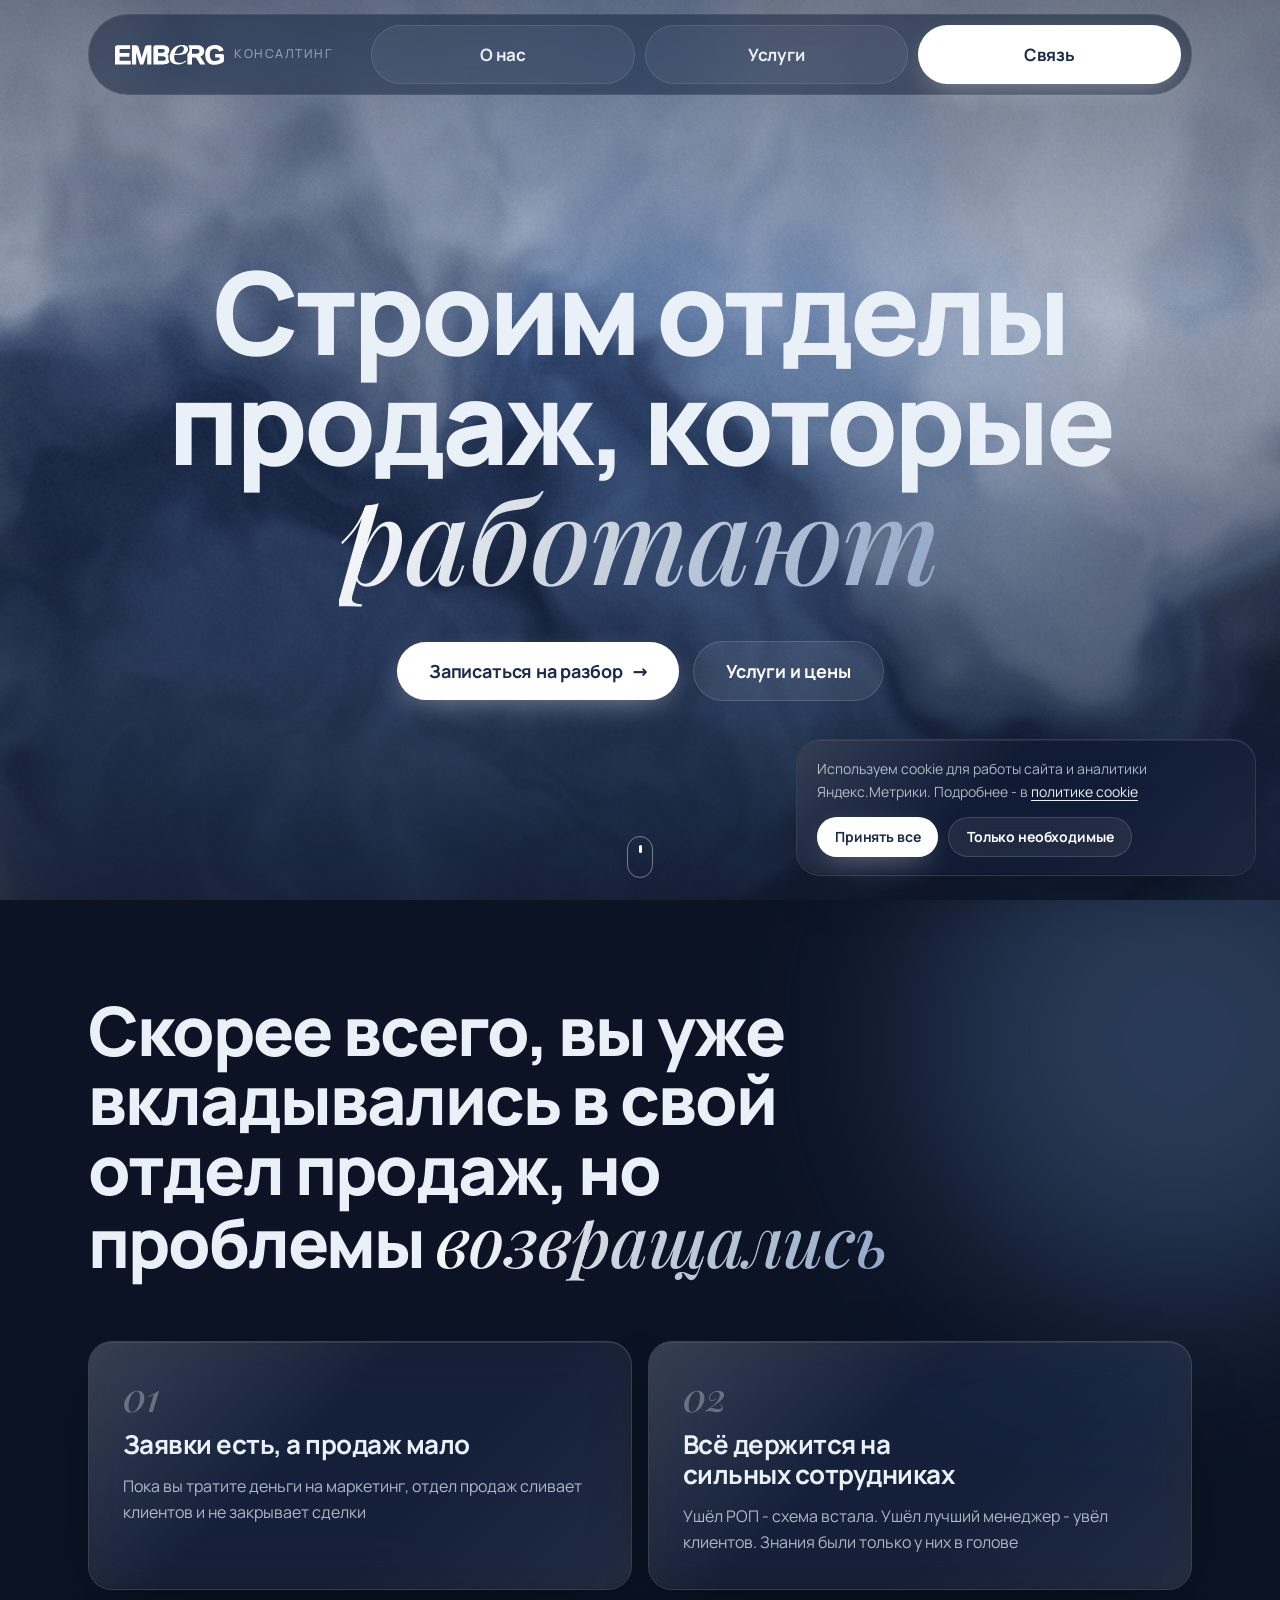
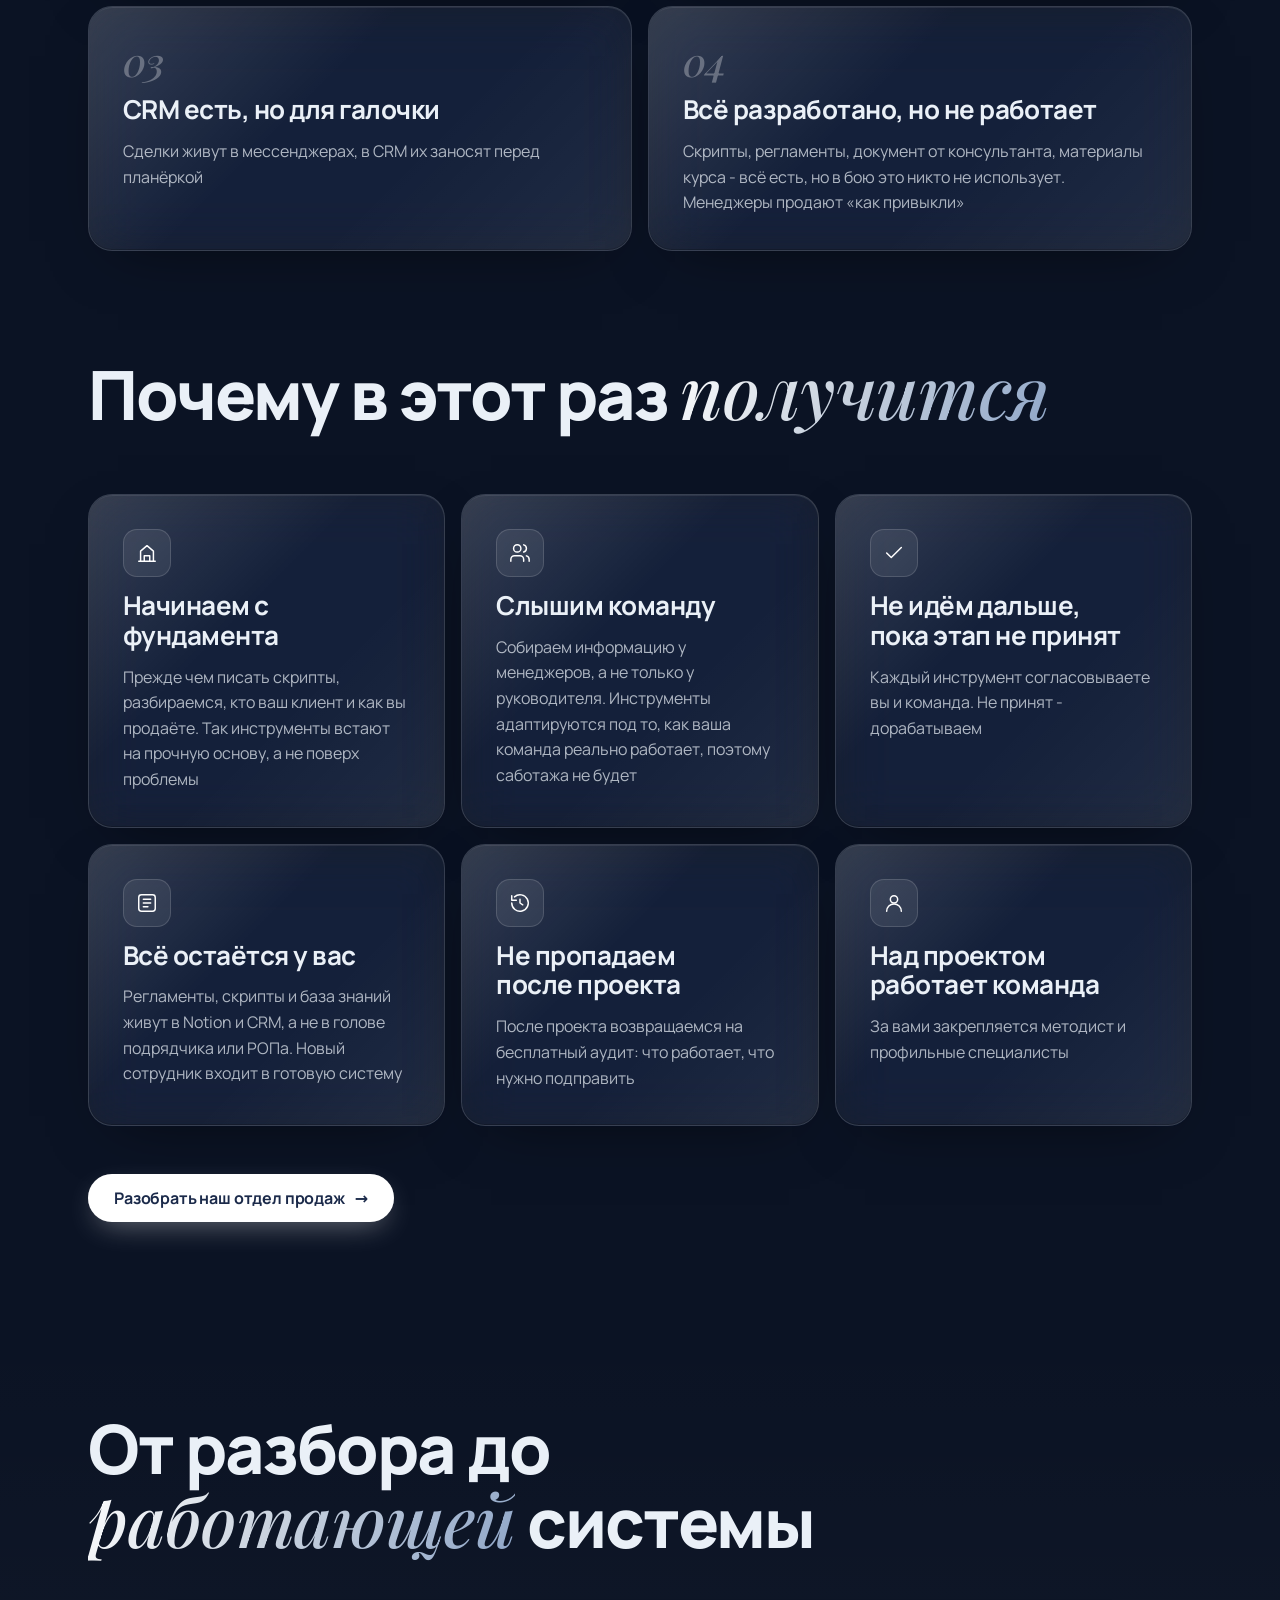
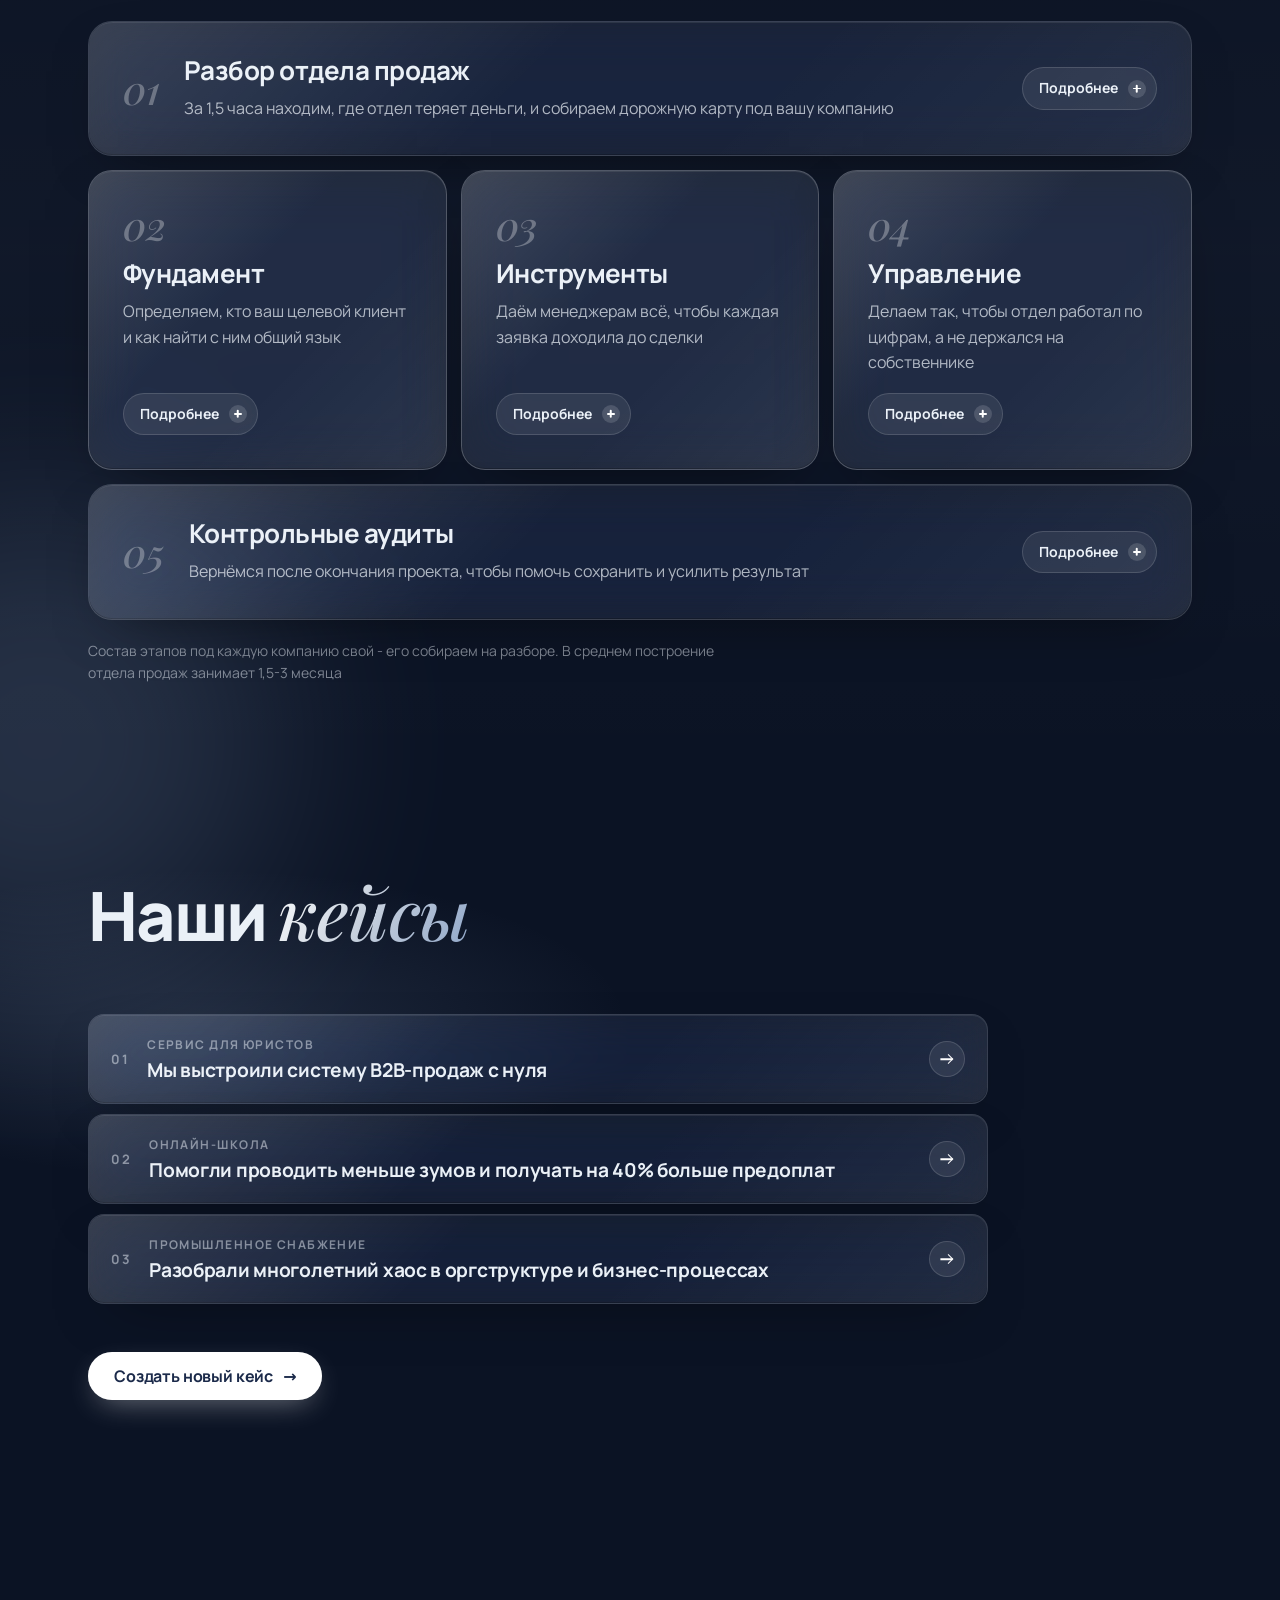
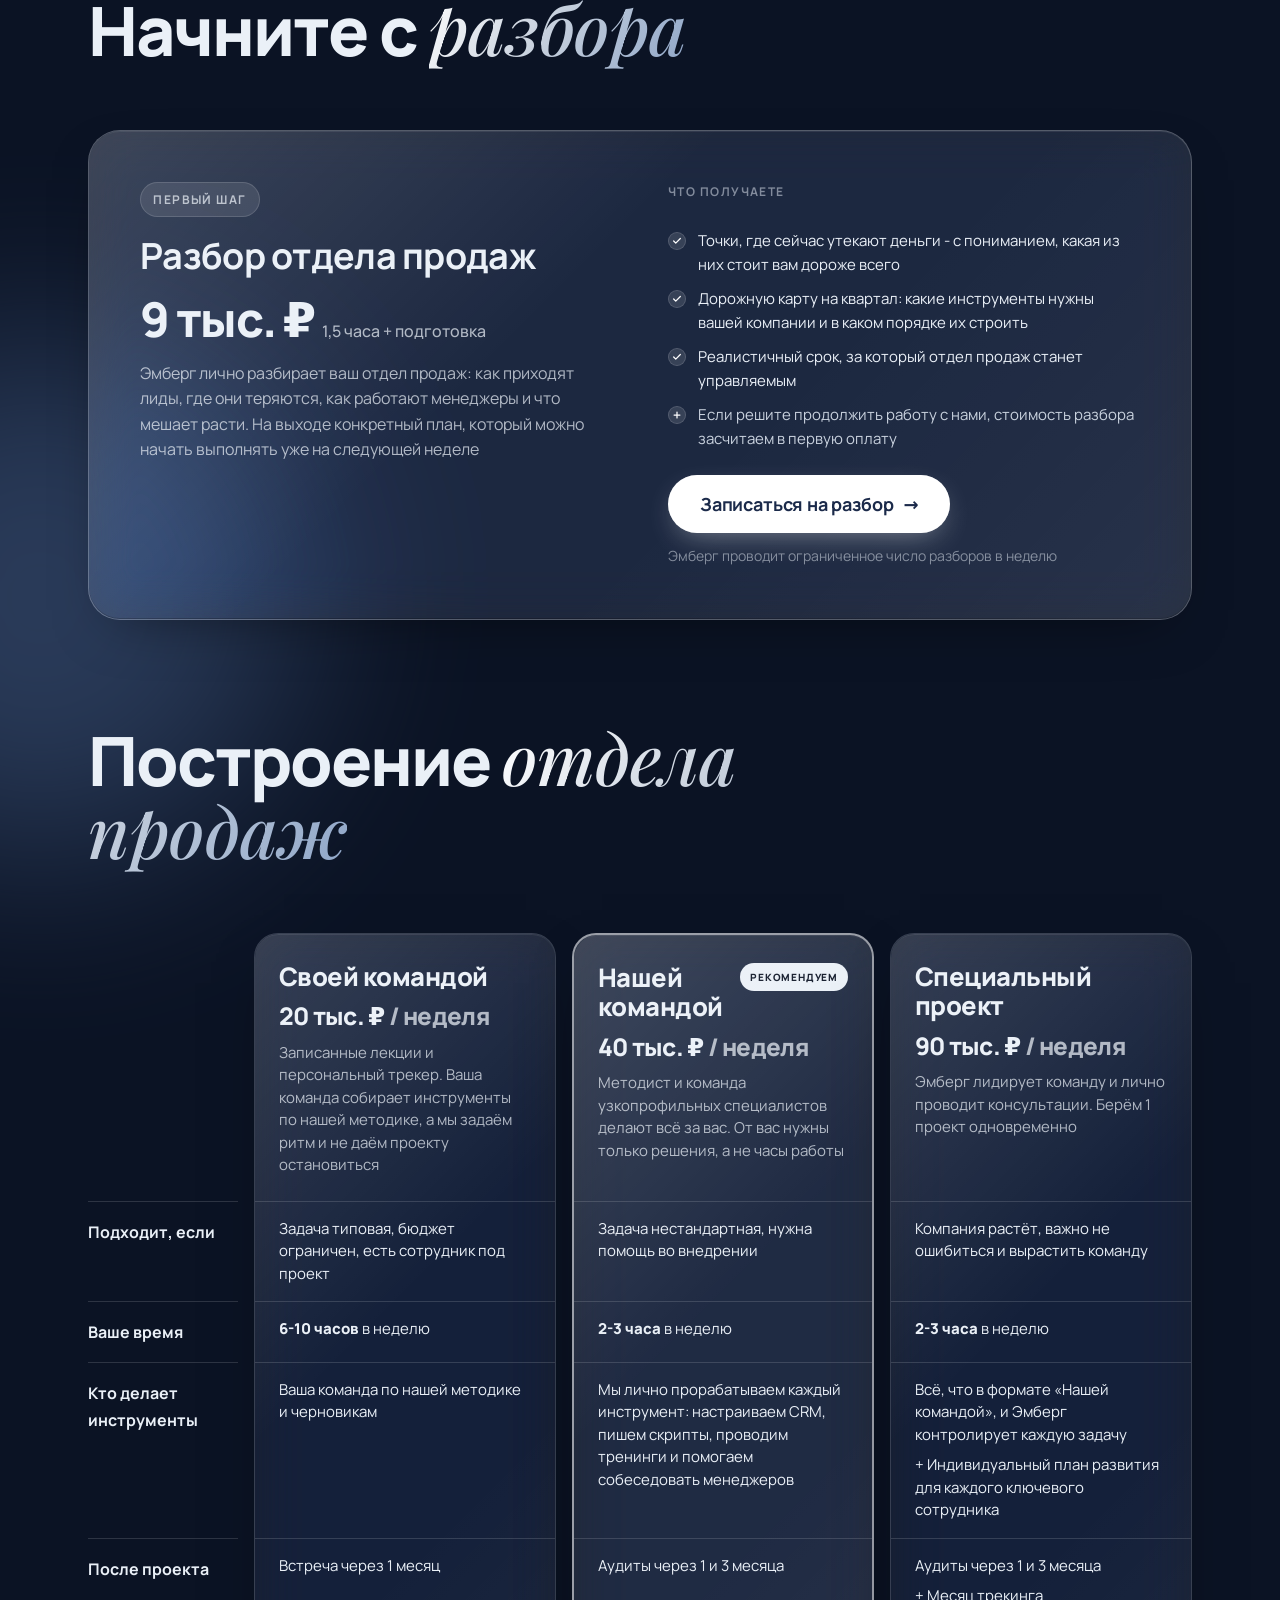
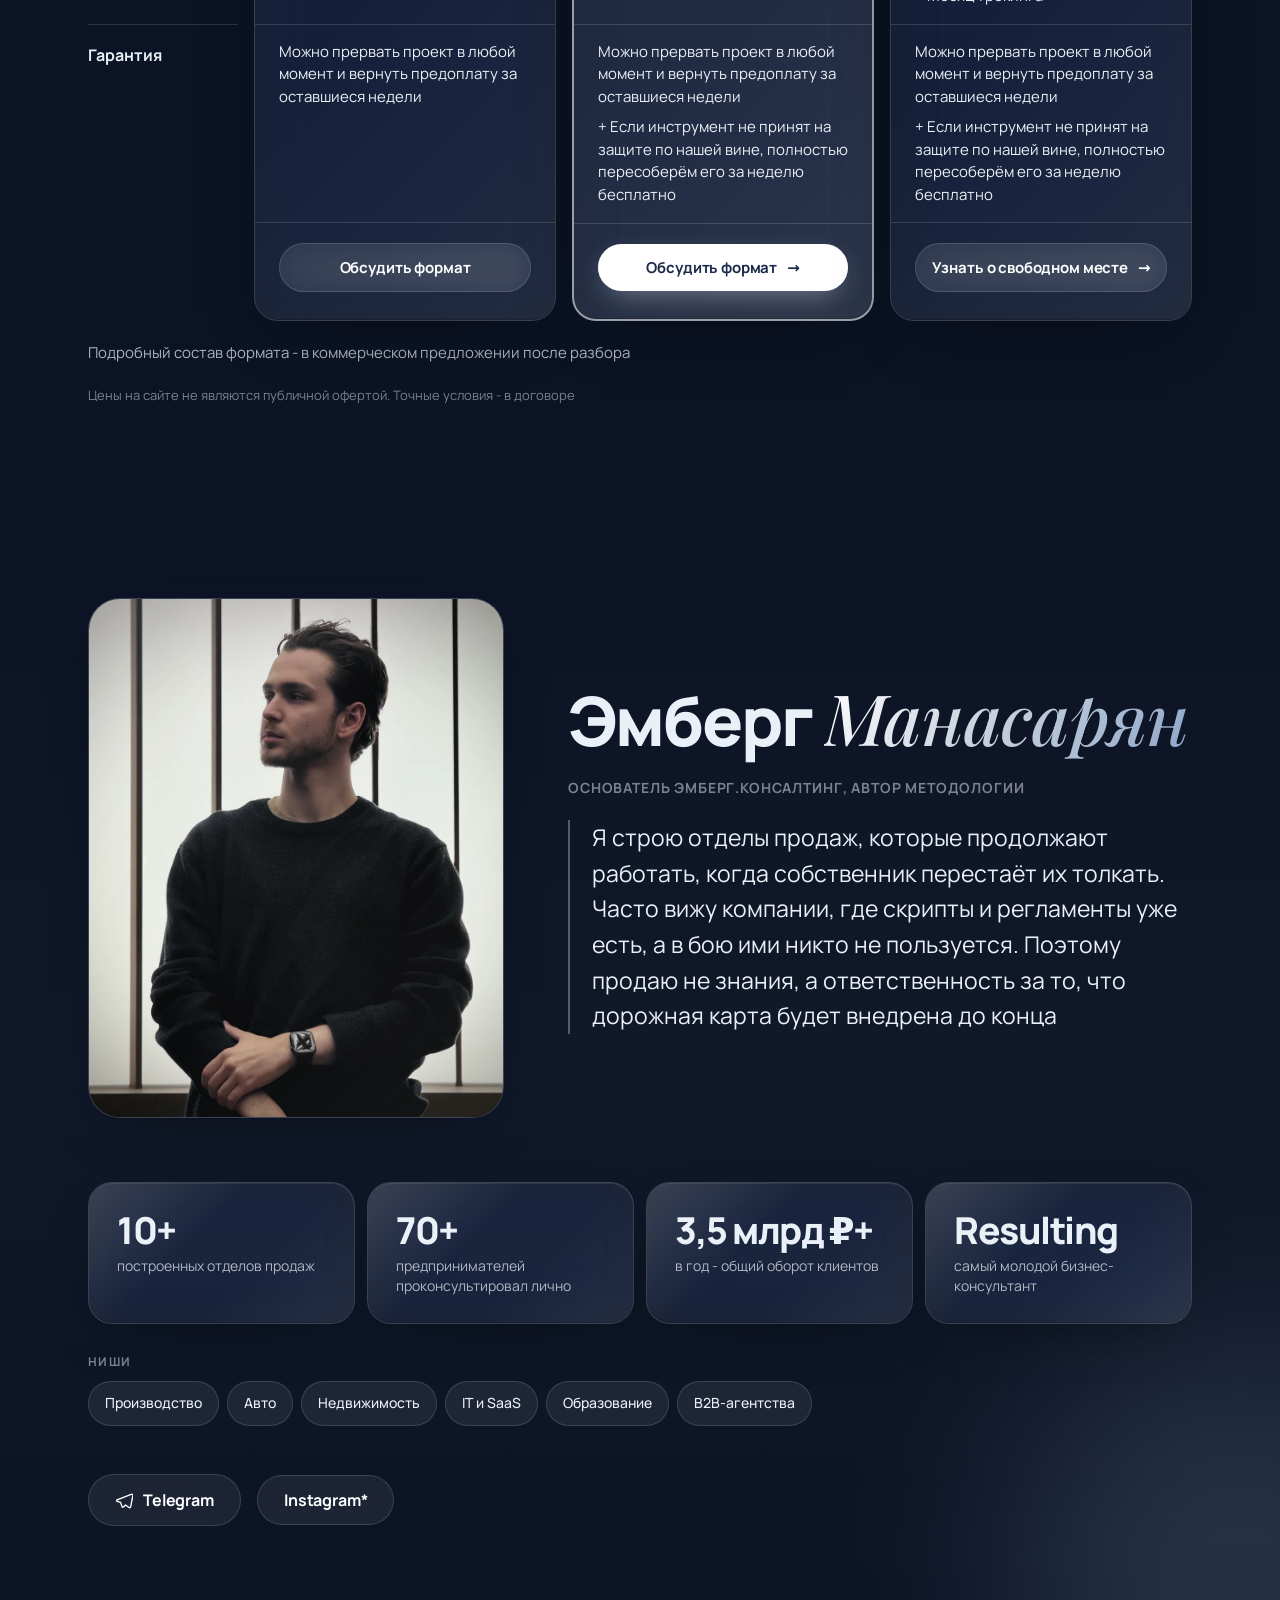
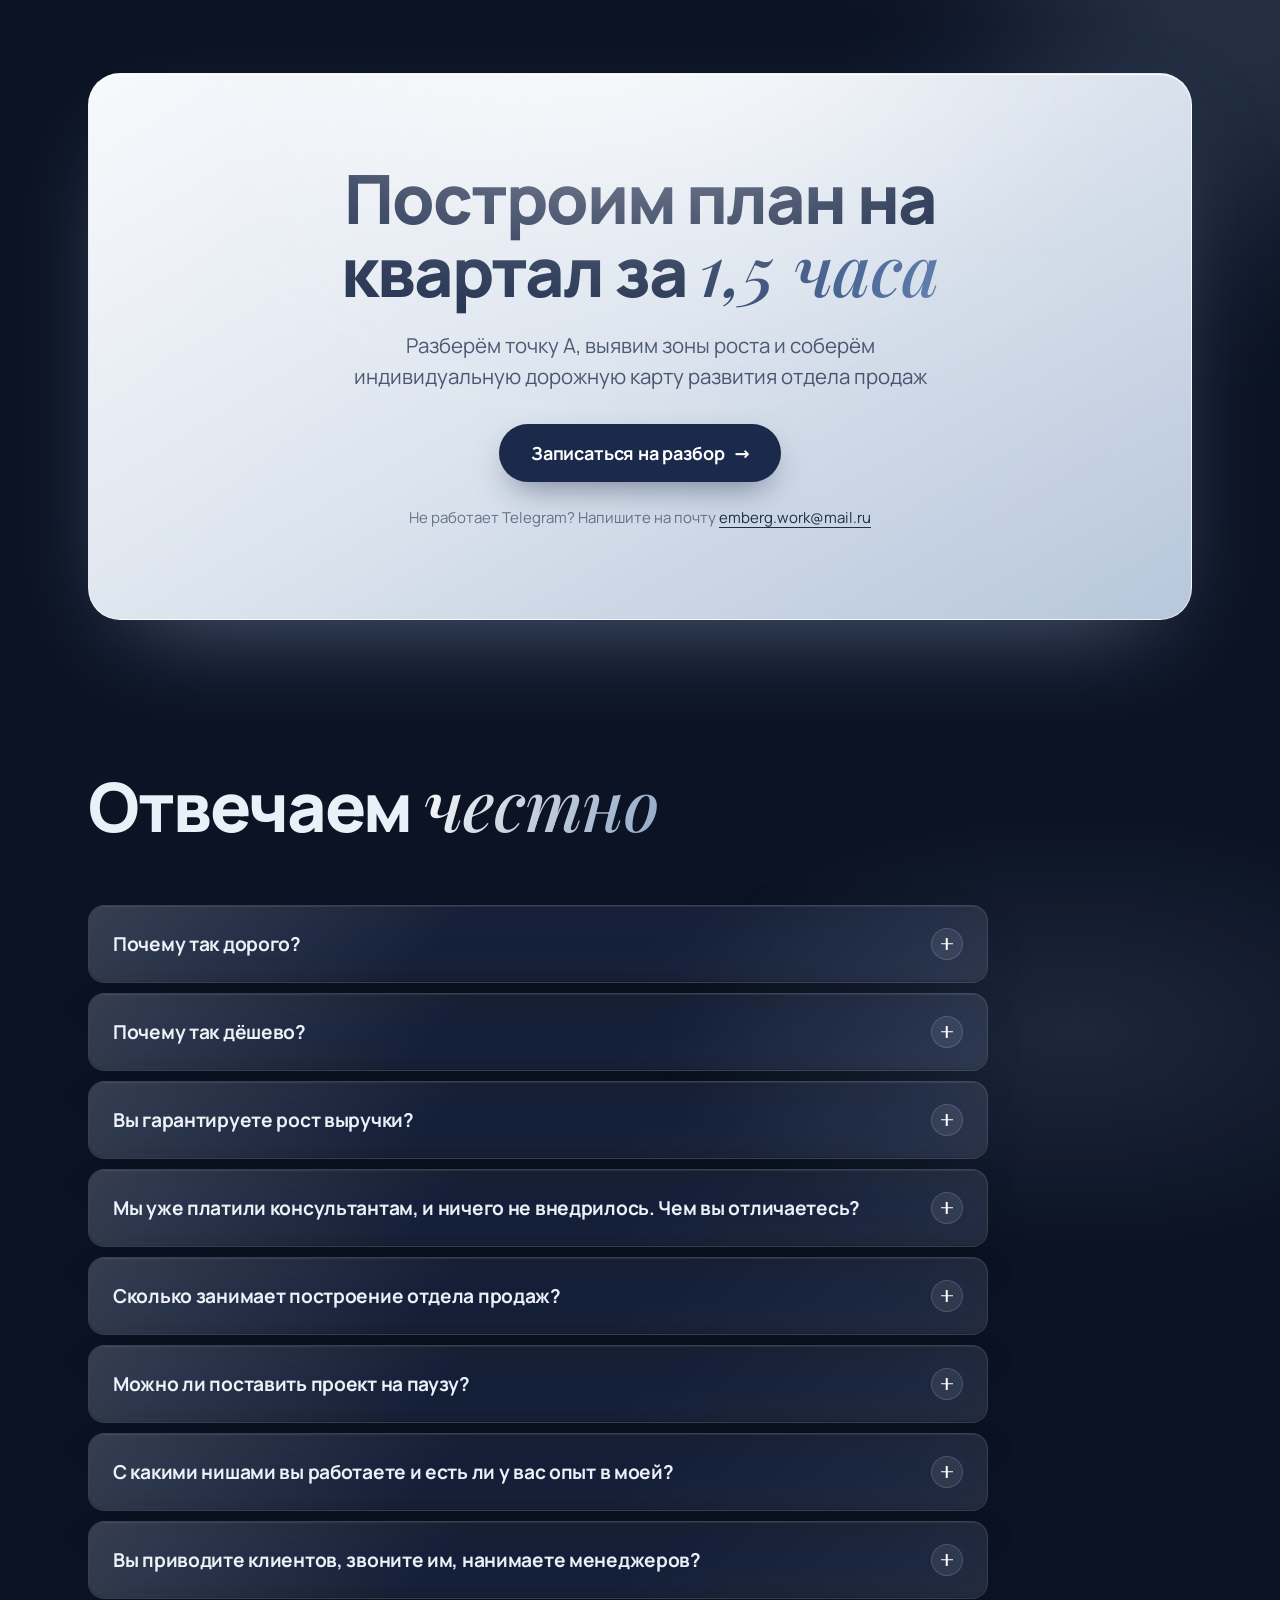
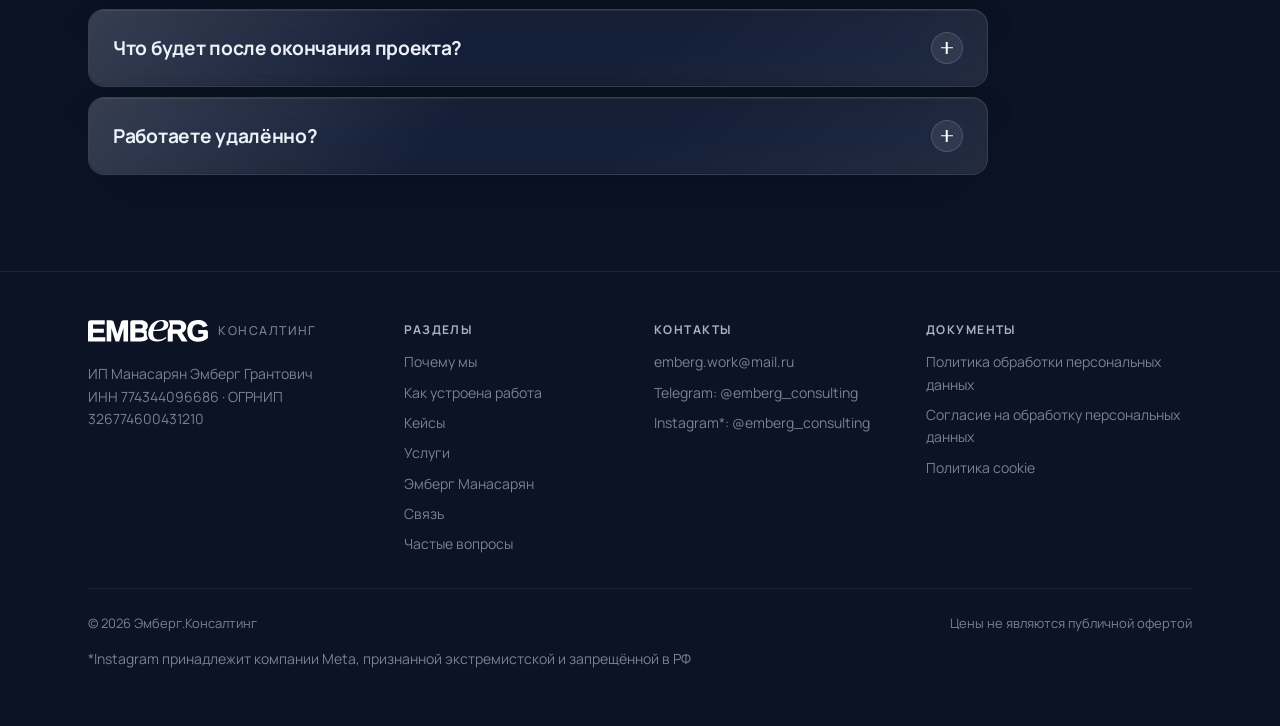
==== commit 1d3ab3c7: "Подключена Яндекс.Метрика (счётчик 113852065) Co-Authored-By: Claude Opus 5.5 <noreply@anthropic.com" ====
--- a/index.html
+++ b/index.html
@@ -388,6 +388,6 @@
   </div>
 </div>
 
-<script src="assets/main.js?v=15" defer></script>
+<script src="assets/main.js?v=16" defer></script>
 </body>
 </html>
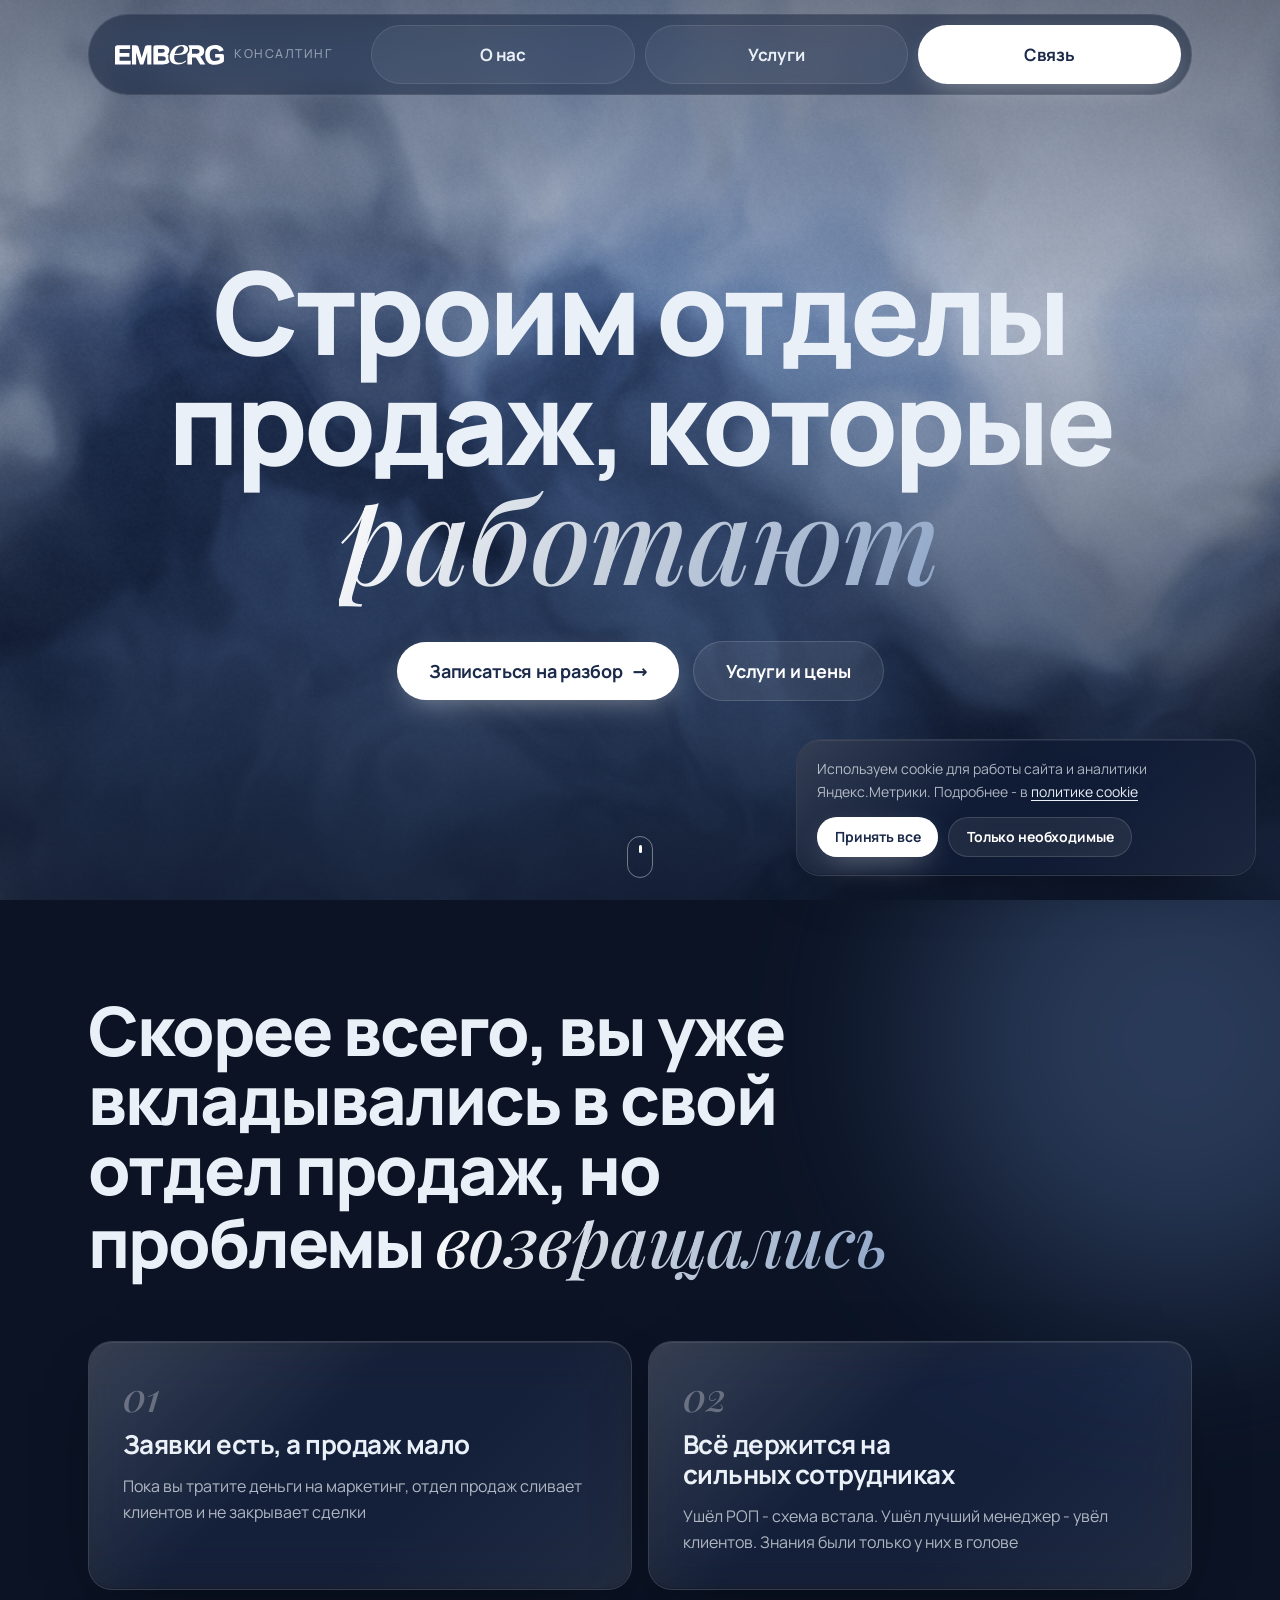
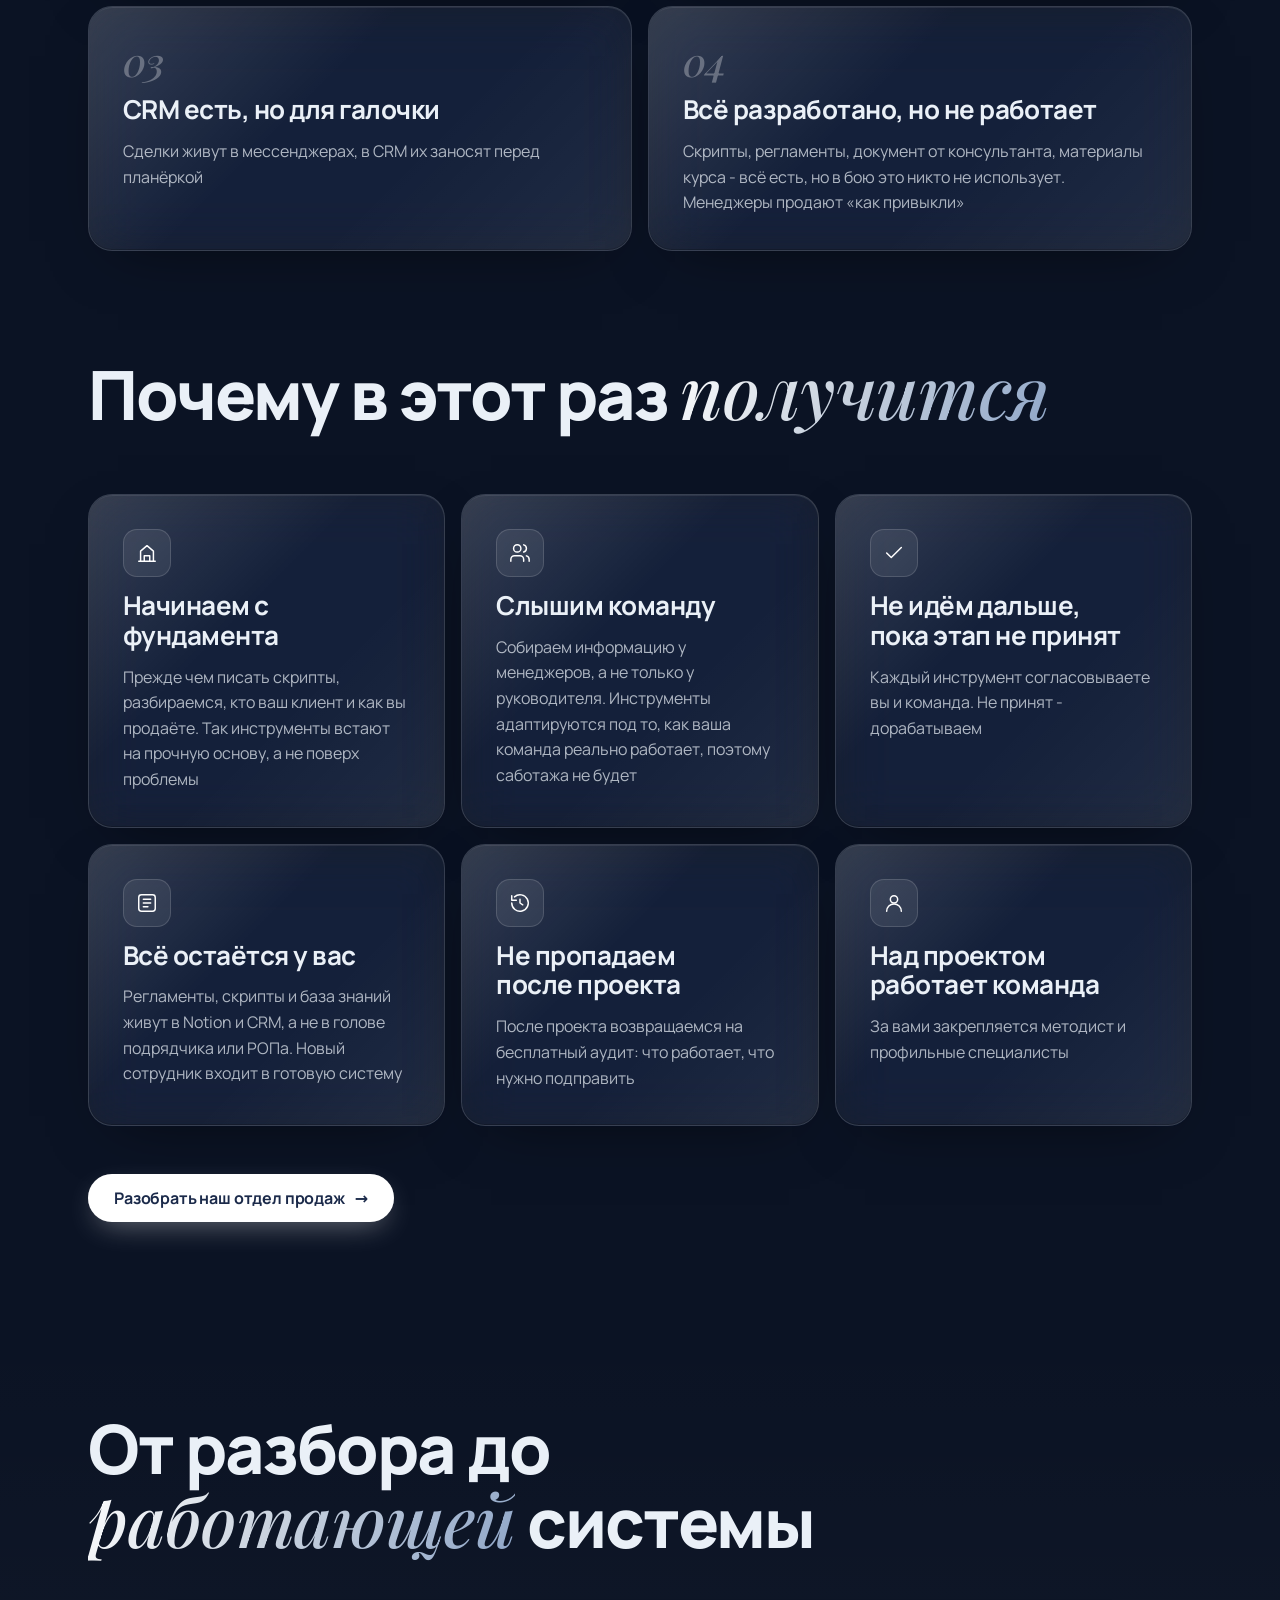
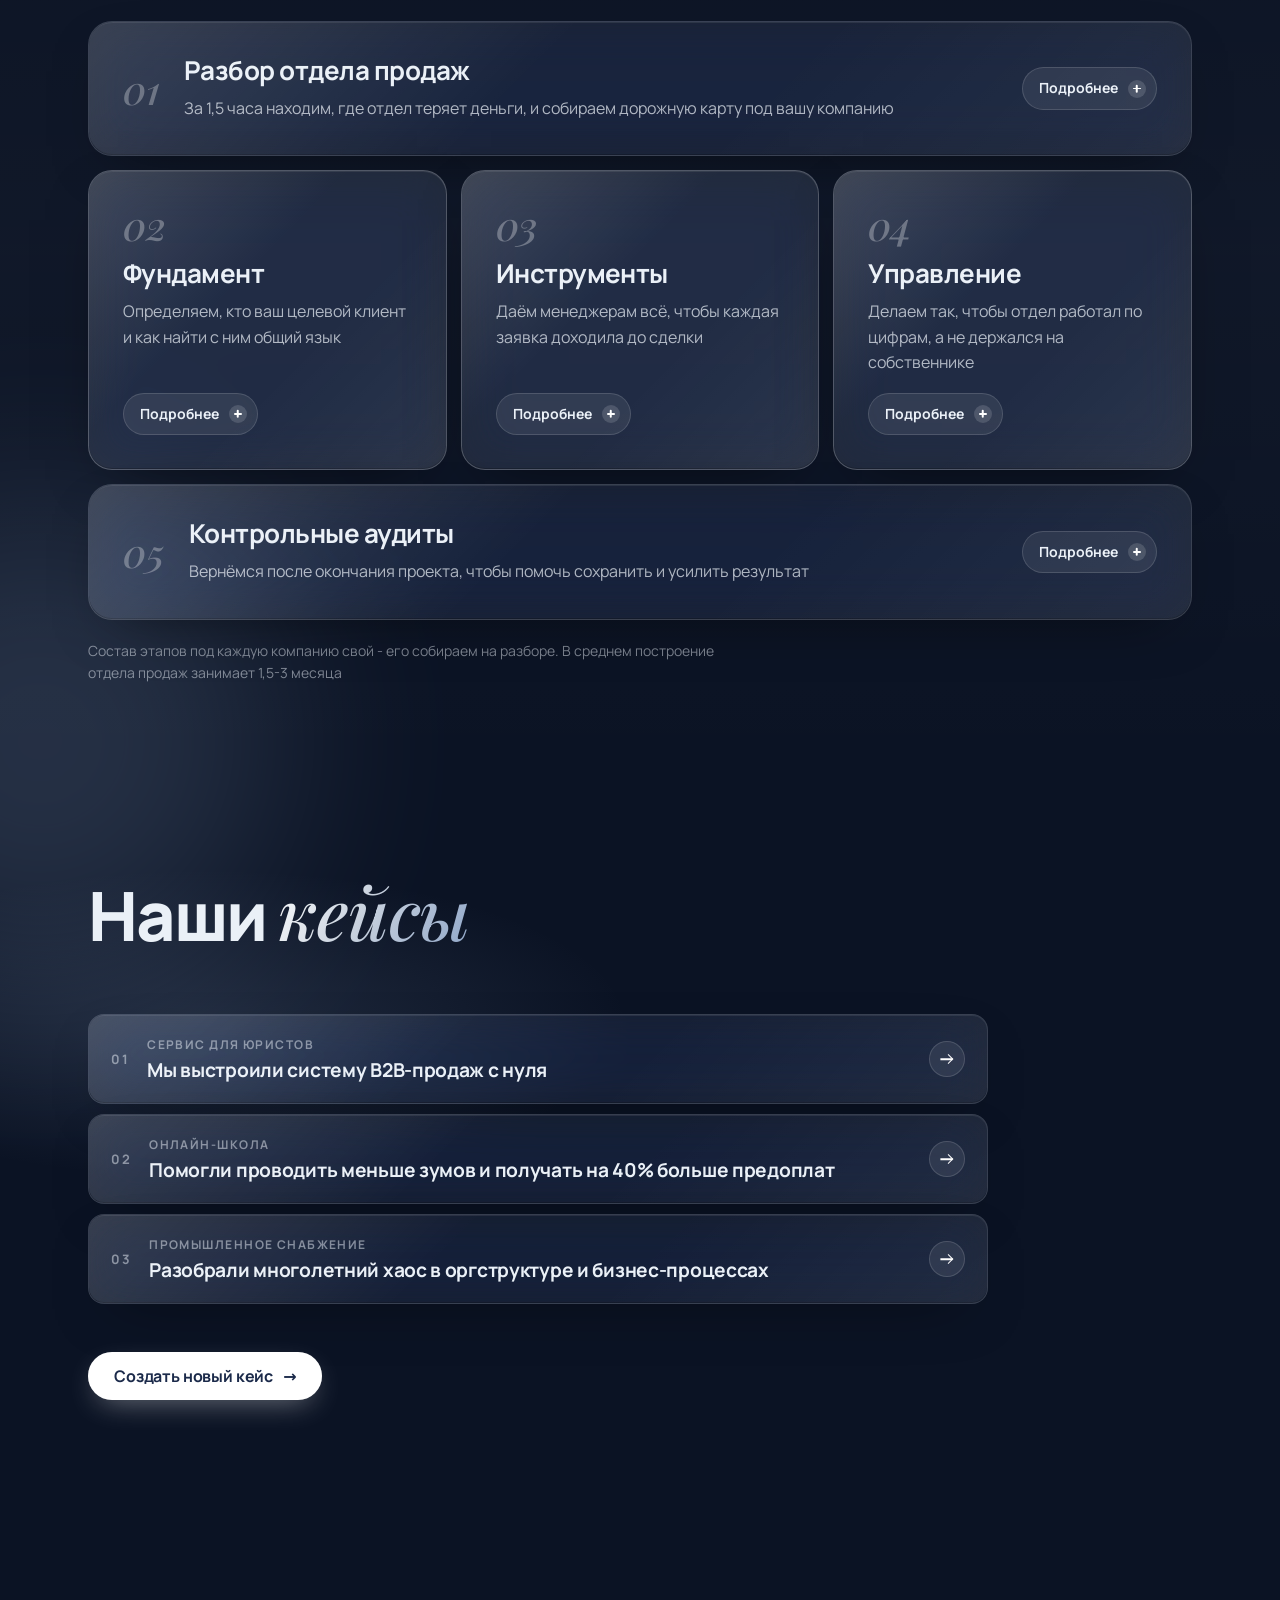
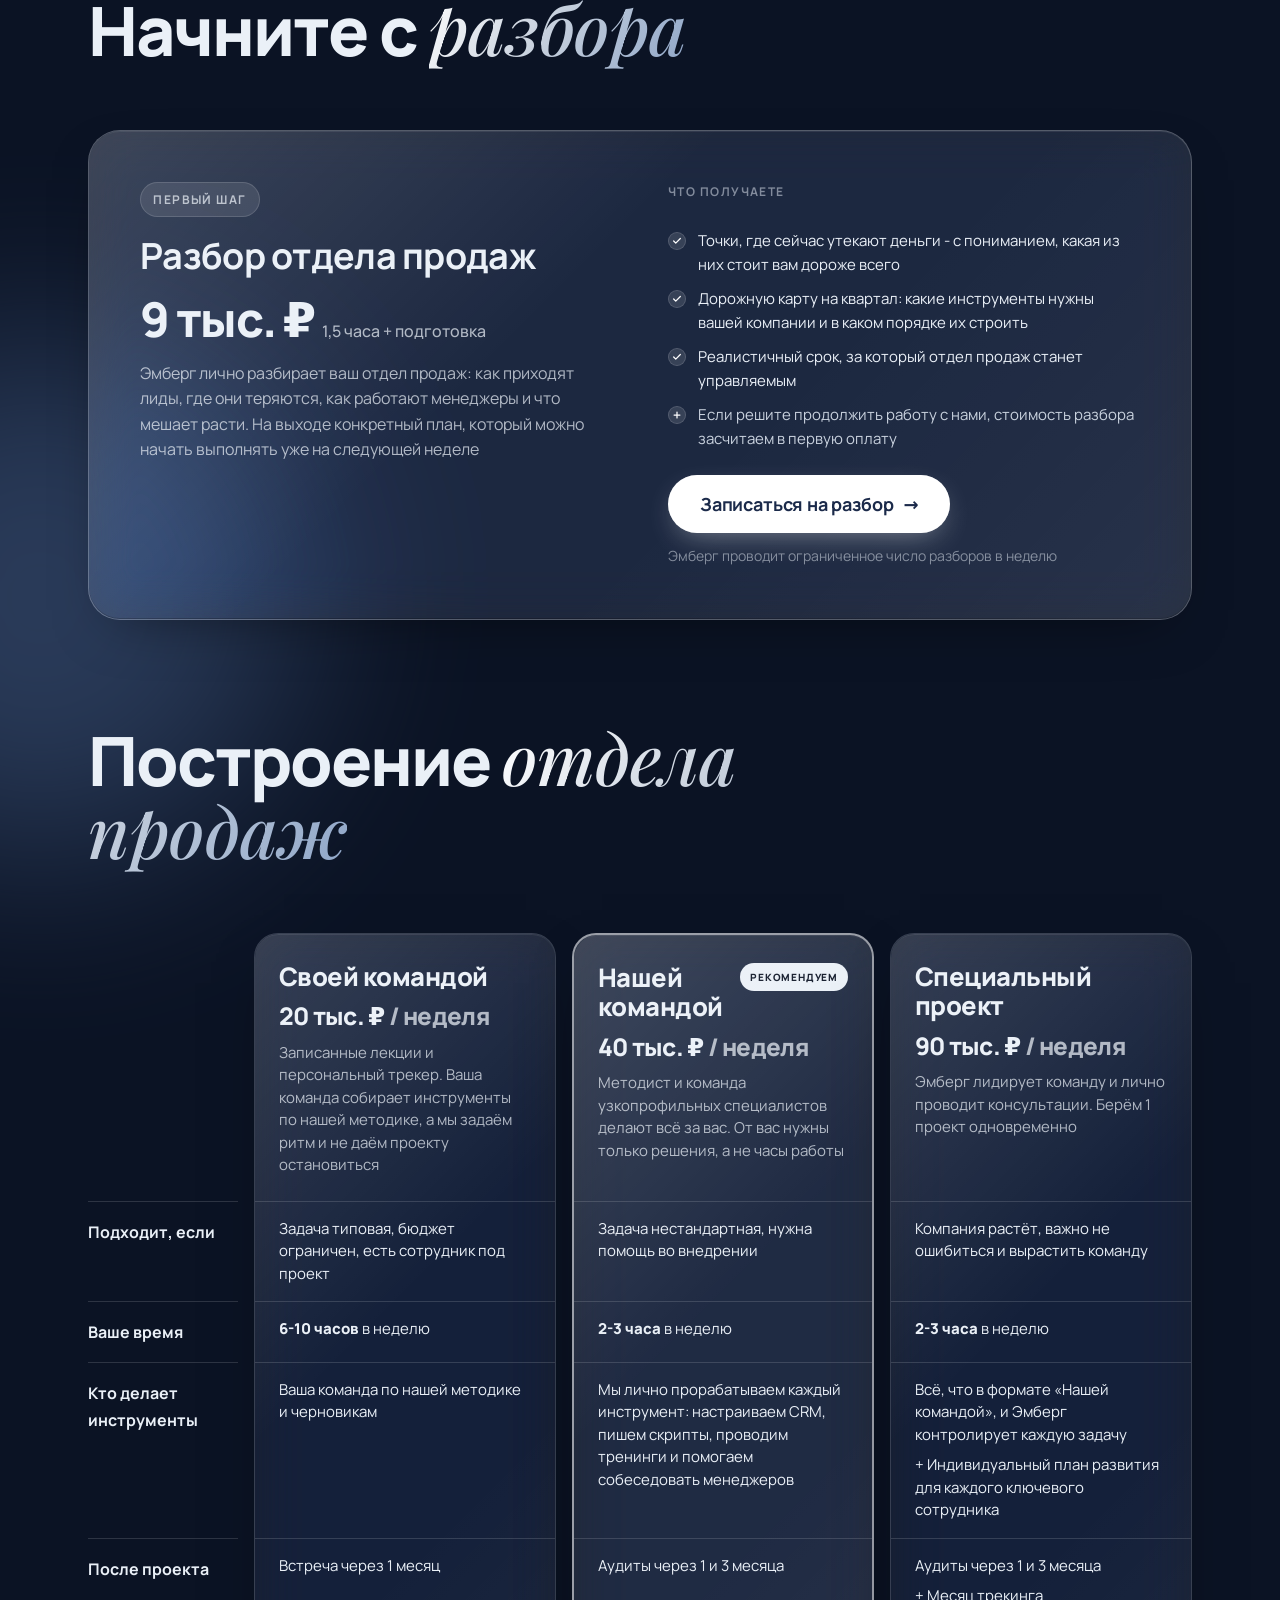
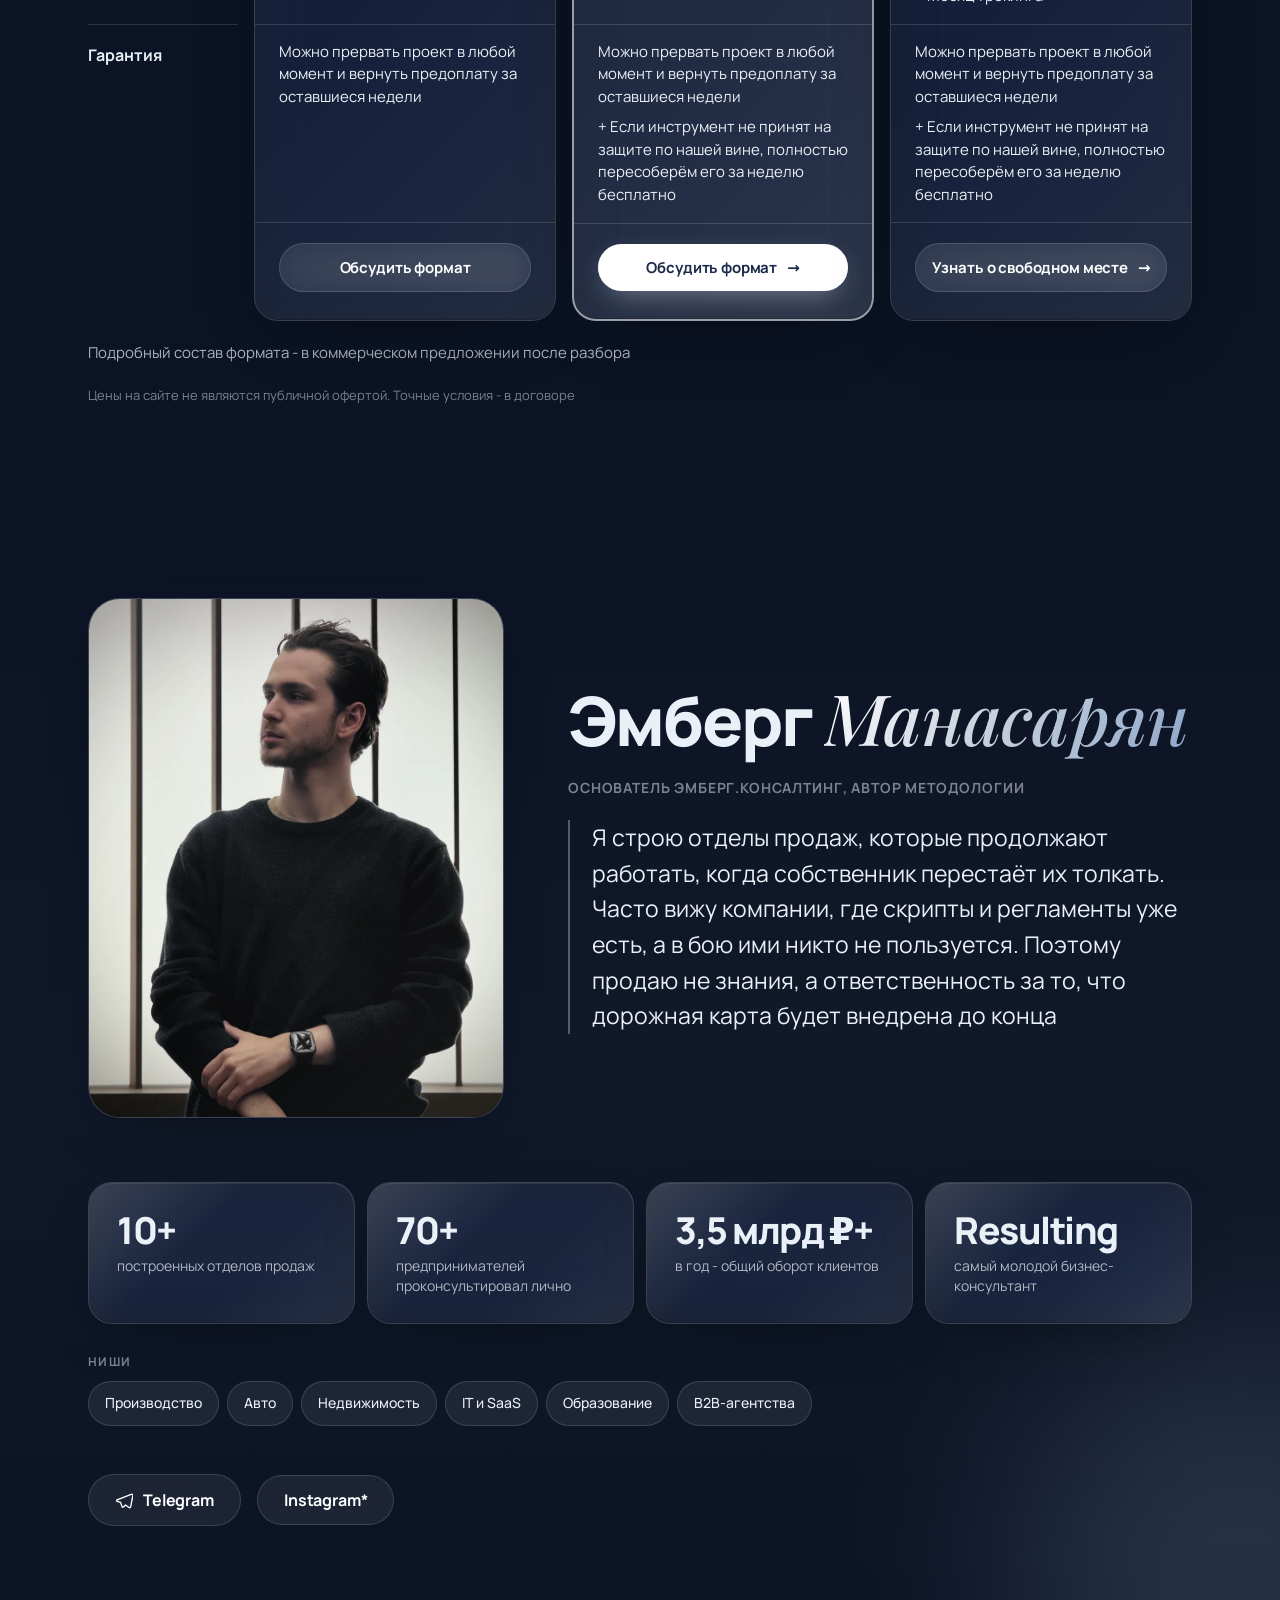
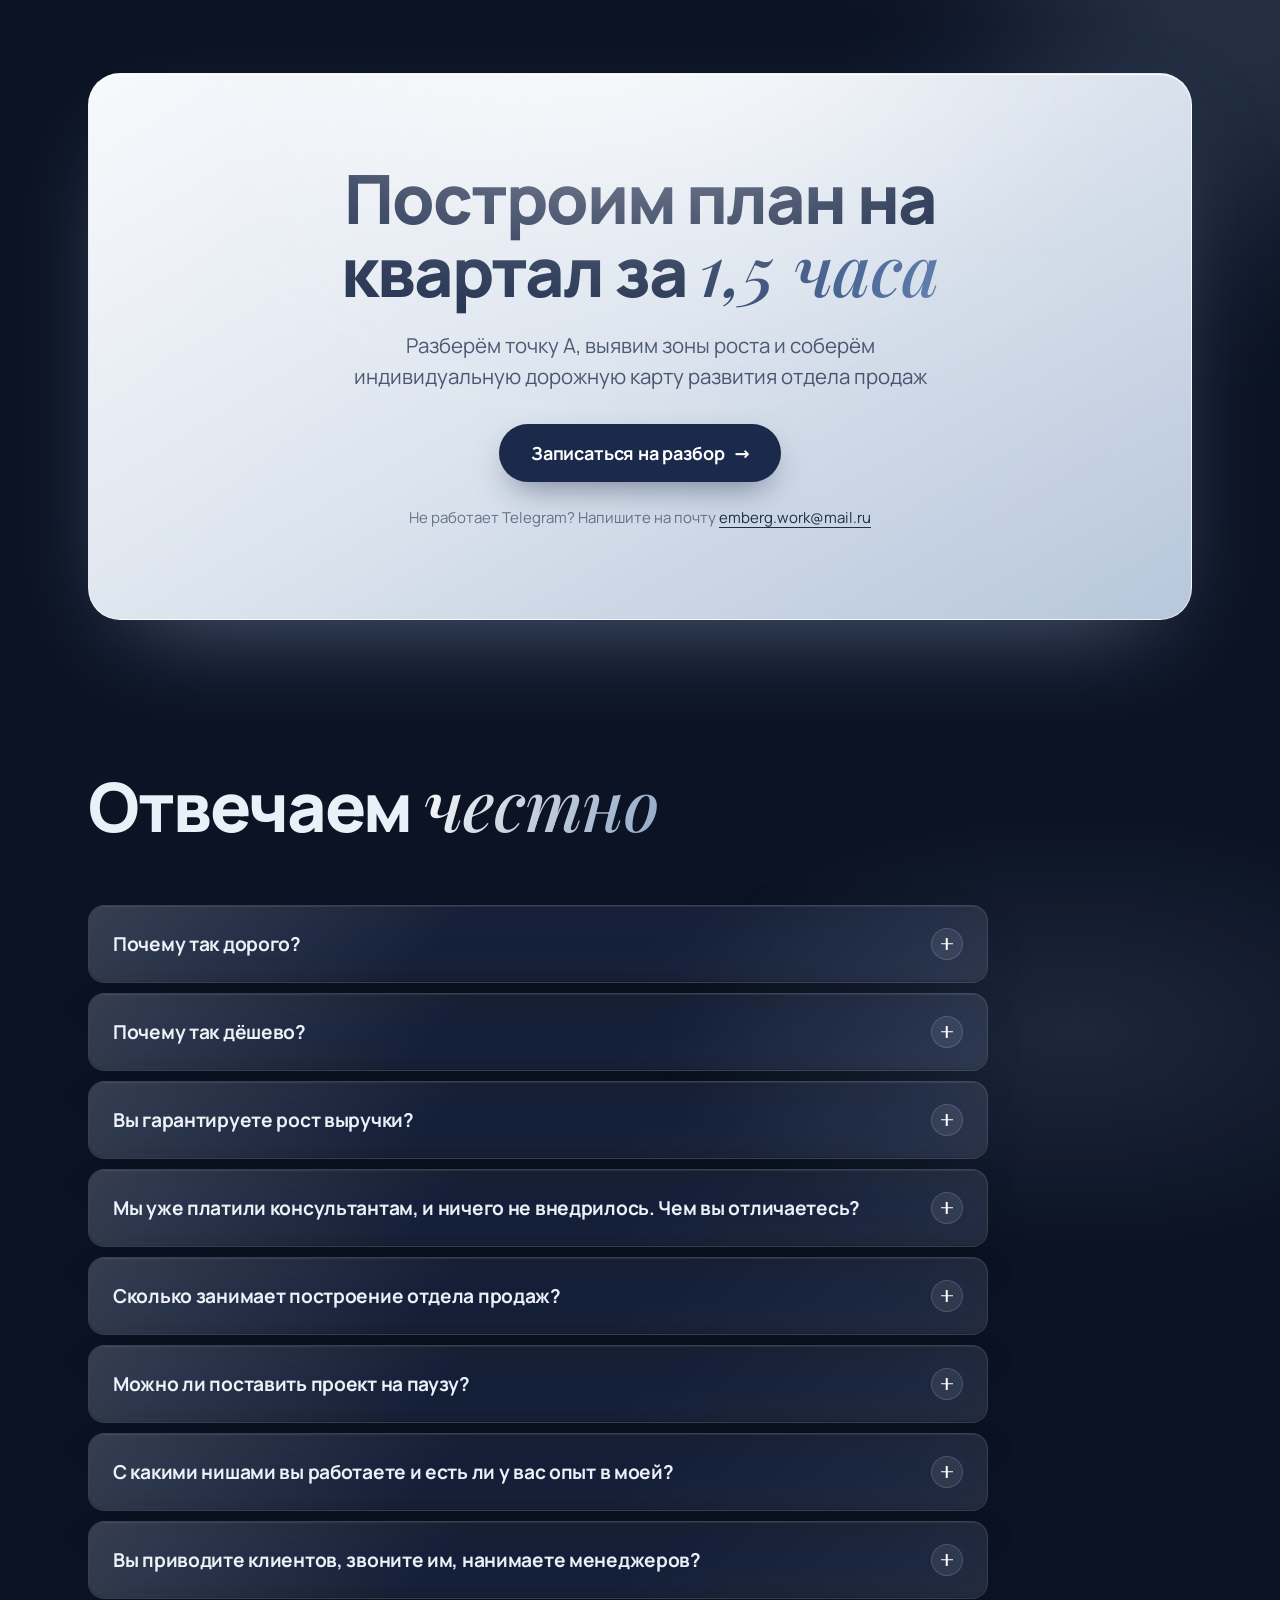
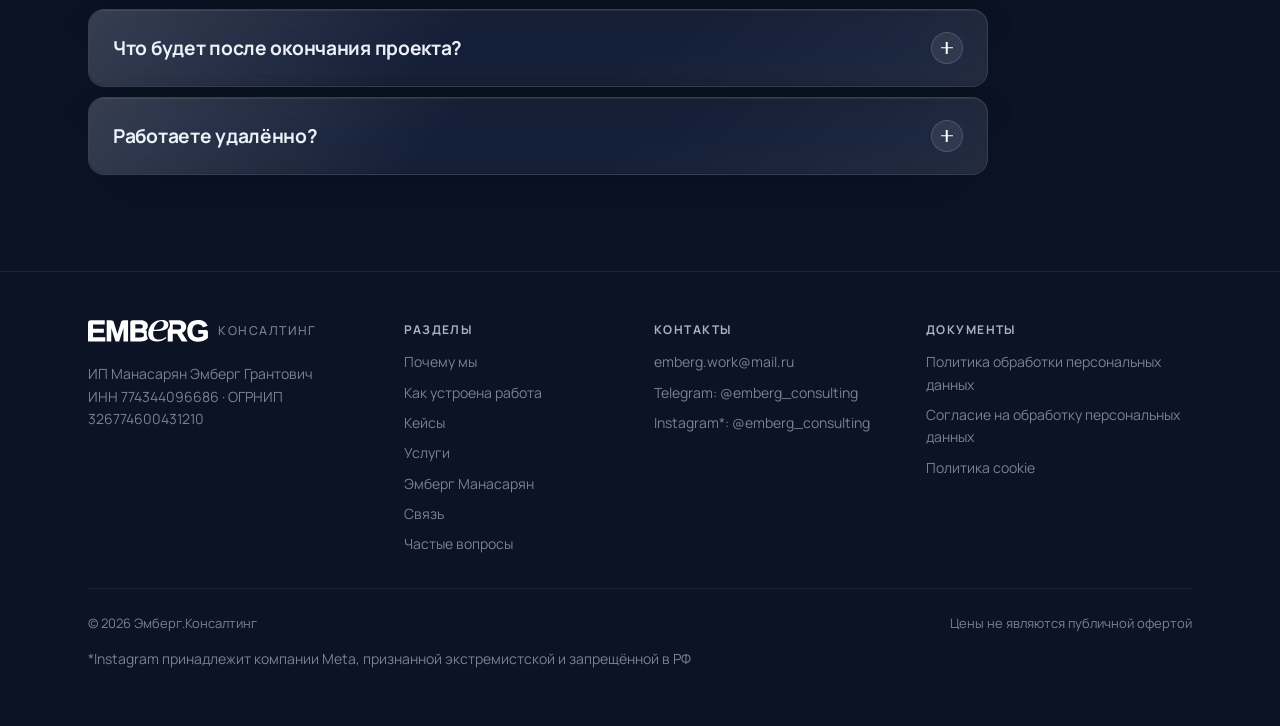
==== commit d1bac1d3: "Подтверждение сайта в Яндекс.Вебмастере Co-Authored-By: Claude Opus 5.5 <noreply@anthropic.com> Clau" ====
--- a/index.html
+++ b/index.html
@@ -6,6 +6,7 @@
 <meta http-equiv="Content-Security-Policy" content="default-src 'self'; script-src 'self' 'sha256-Gn/jP7rIF29r02w7NnGlHGVRihGnfPKdiZudyc1jCOc=' https://mc.yandex.ru https://mc.yandex.com https://yastatic.net; style-src 'self' 'unsafe-inline'; font-src 'self' data:; img-src 'self' data: https://mc.yandex.ru https://mc.yandex.com https://*.yandex.ru; connect-src 'self' https://mc.yandex.ru https://mc.yandex.com wss://mc.yandex.ru wss://mc.yandex.com; frame-src blob: https://mc.yandex.ru https://mc.yandex.com; child-src blob: https://mc.yandex.ru https://mc.yandex.com; object-src 'none'; base-uri 'self'; form-action 'self'; upgrade-insecure-requests">
 <meta name="referrer" content="strict-origin-when-cross-origin">
 <meta name="robots" content="index, follow, max-image-preview:large">
+<meta name="yandex-verification" content="fd379afa64ba20ae">
 <meta name="author" content="Эмберг Манасарян">
 <title>Построение отдела продаж для малого и среднего бизнеса | Эмберг.Консалтинг</title>
 <meta name="description" content="Строим отделы продаж под ключ: разбор и дорожная карта за 1,5 часа, регламенты, скрипты, CRM и управление по цифрам. Разбор - 9 тыс. ₽, построение - от 20 тыс. ₽ в неделю">
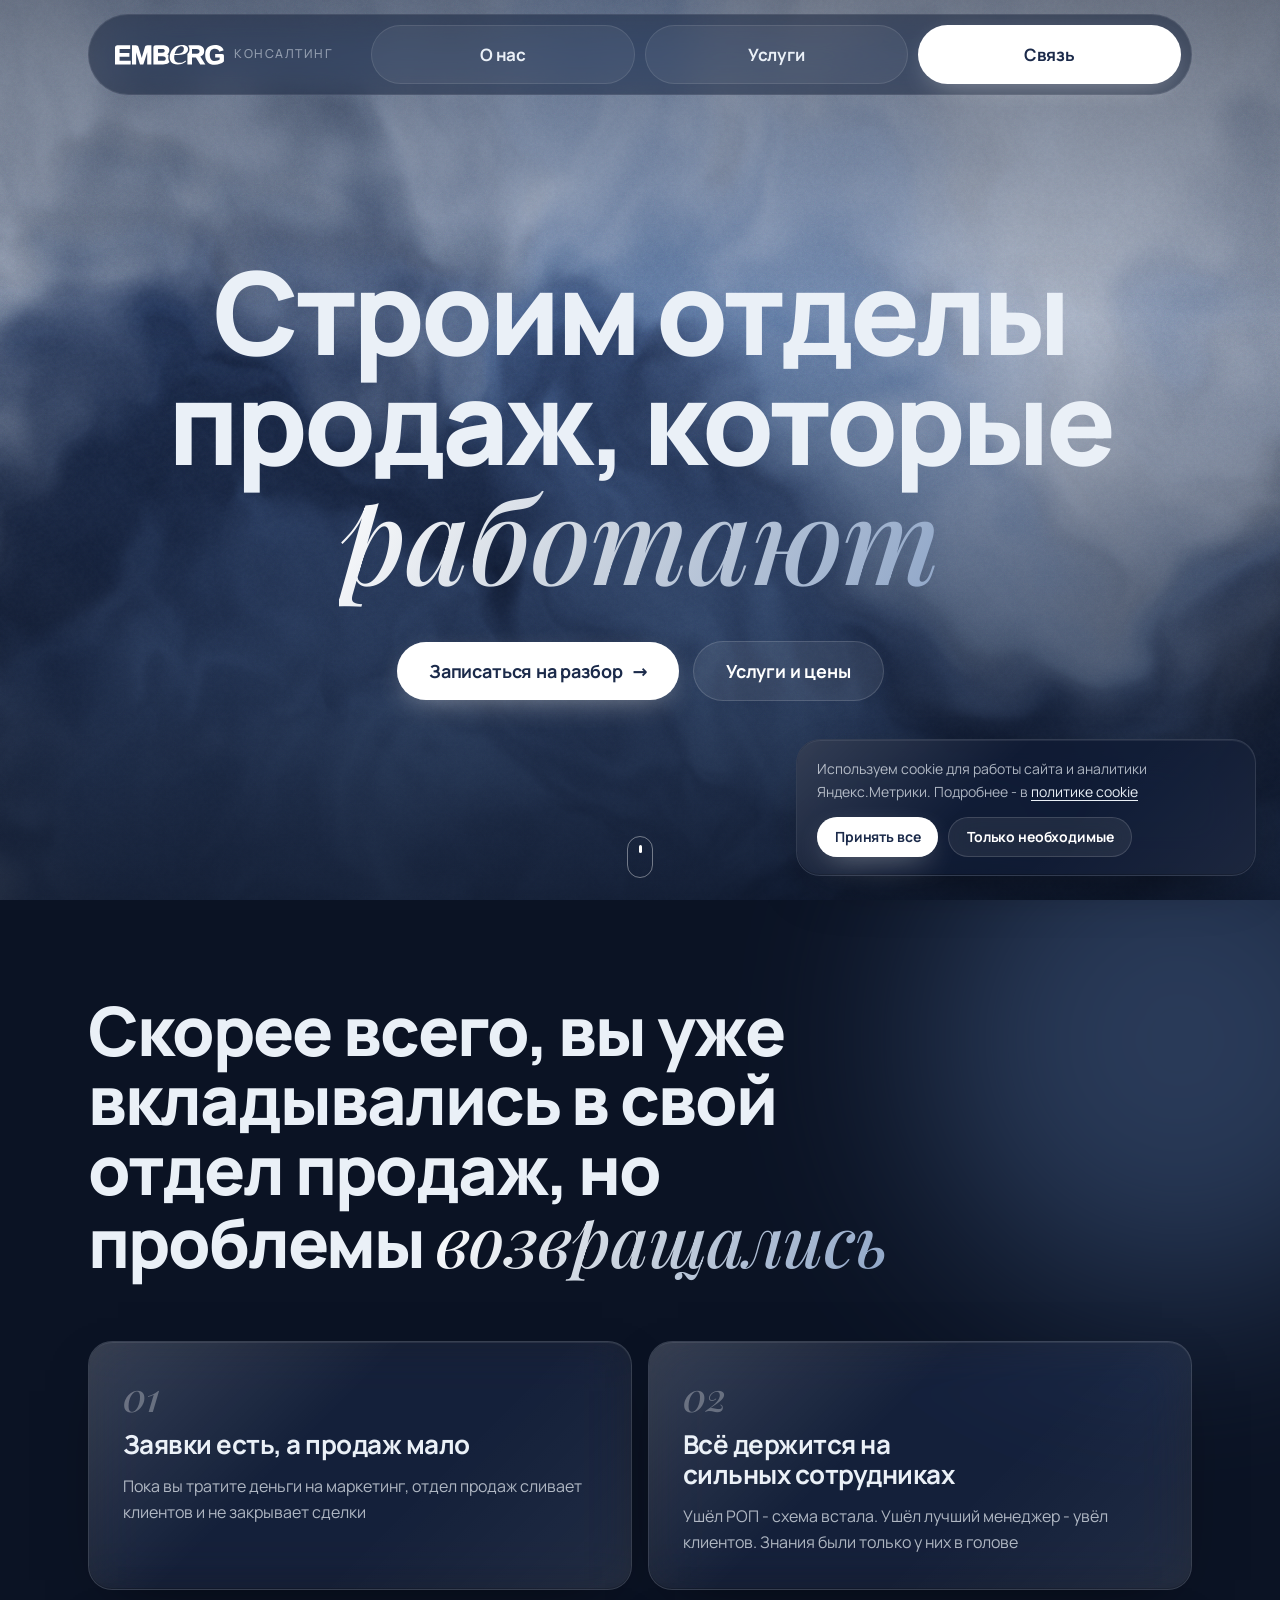
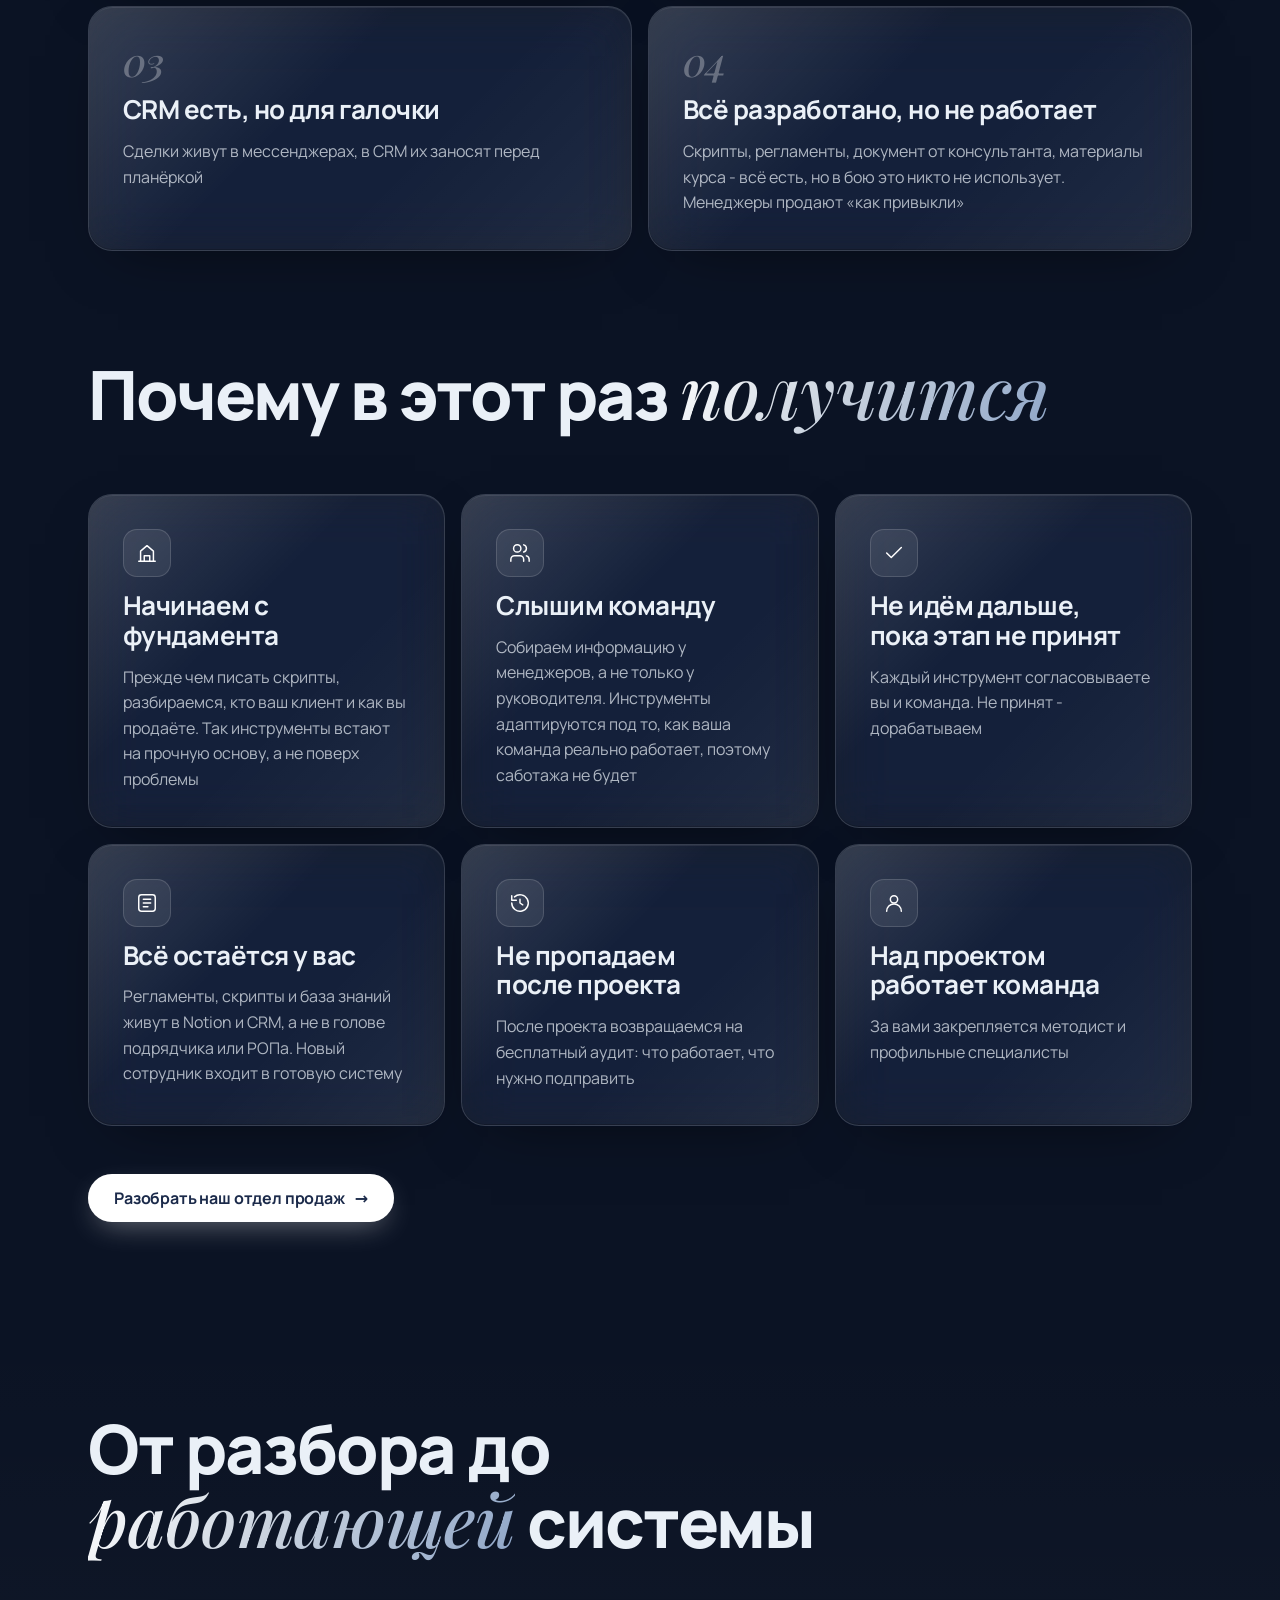
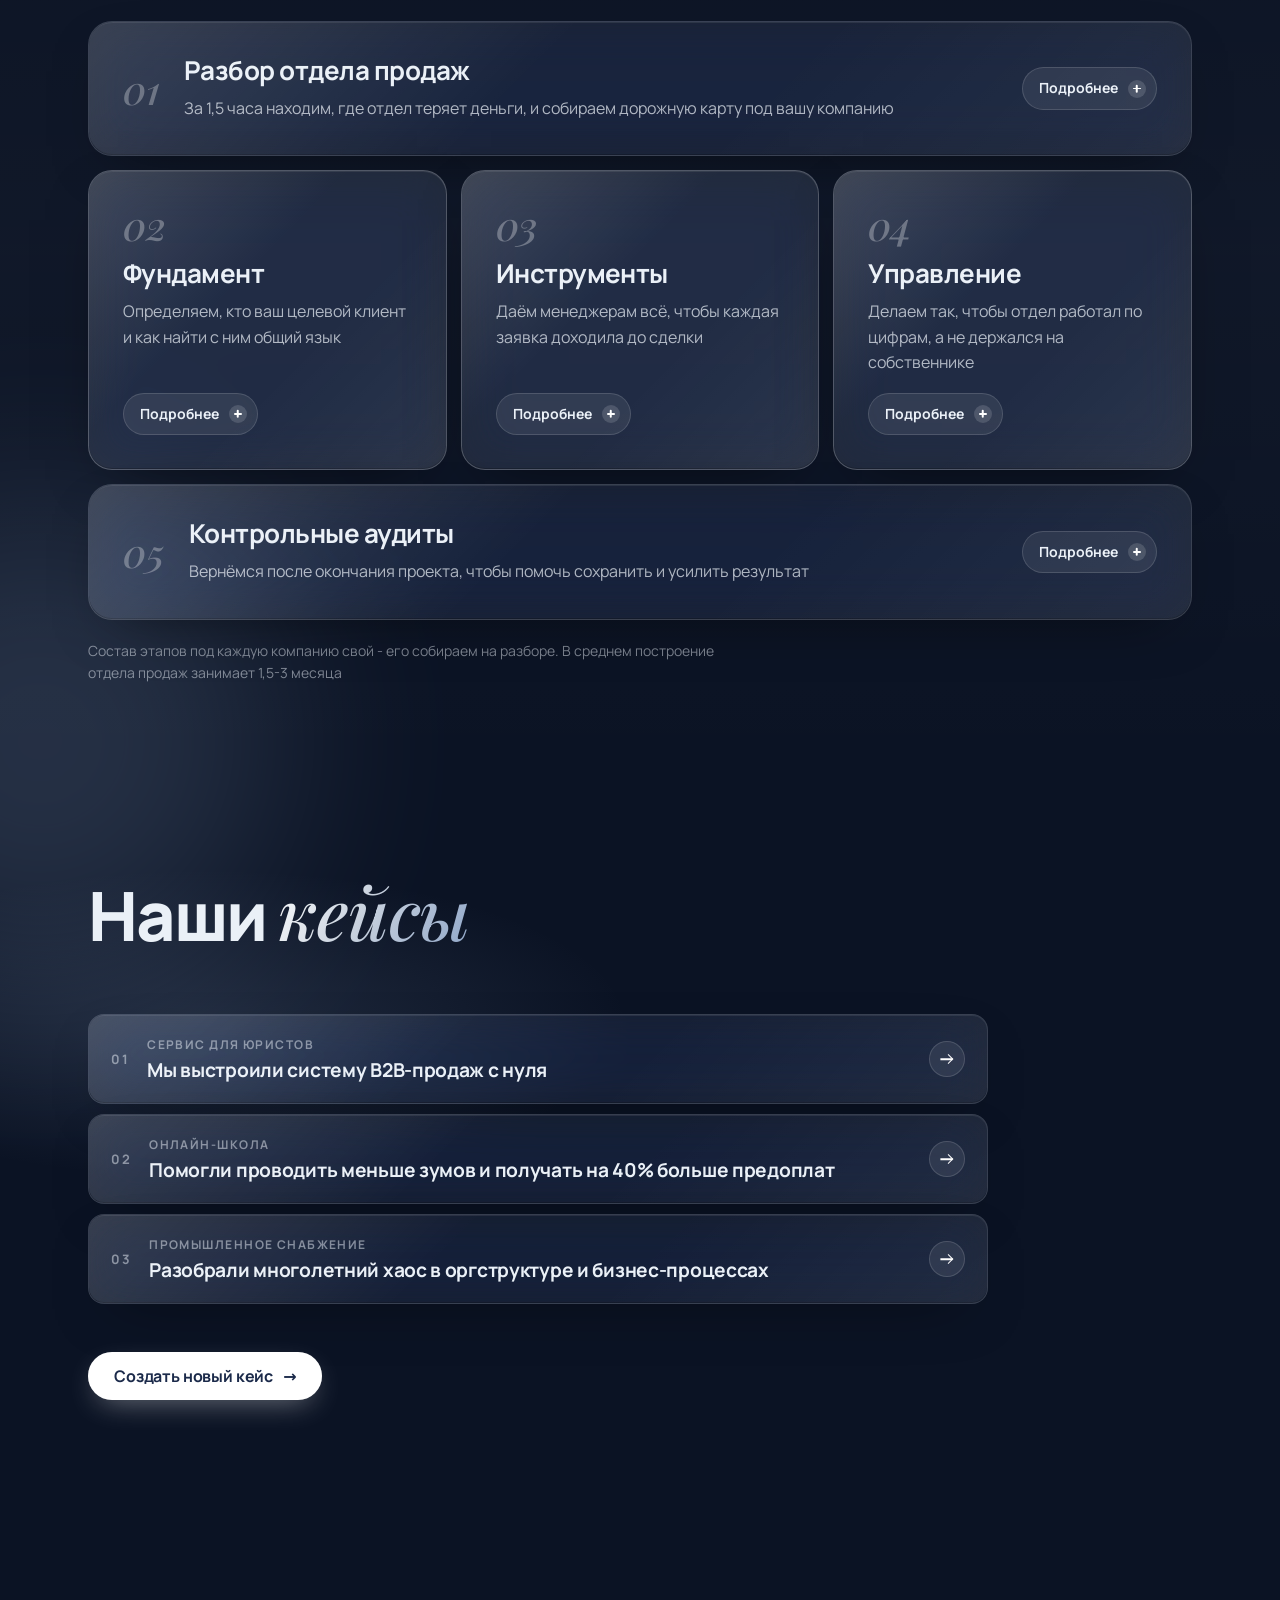
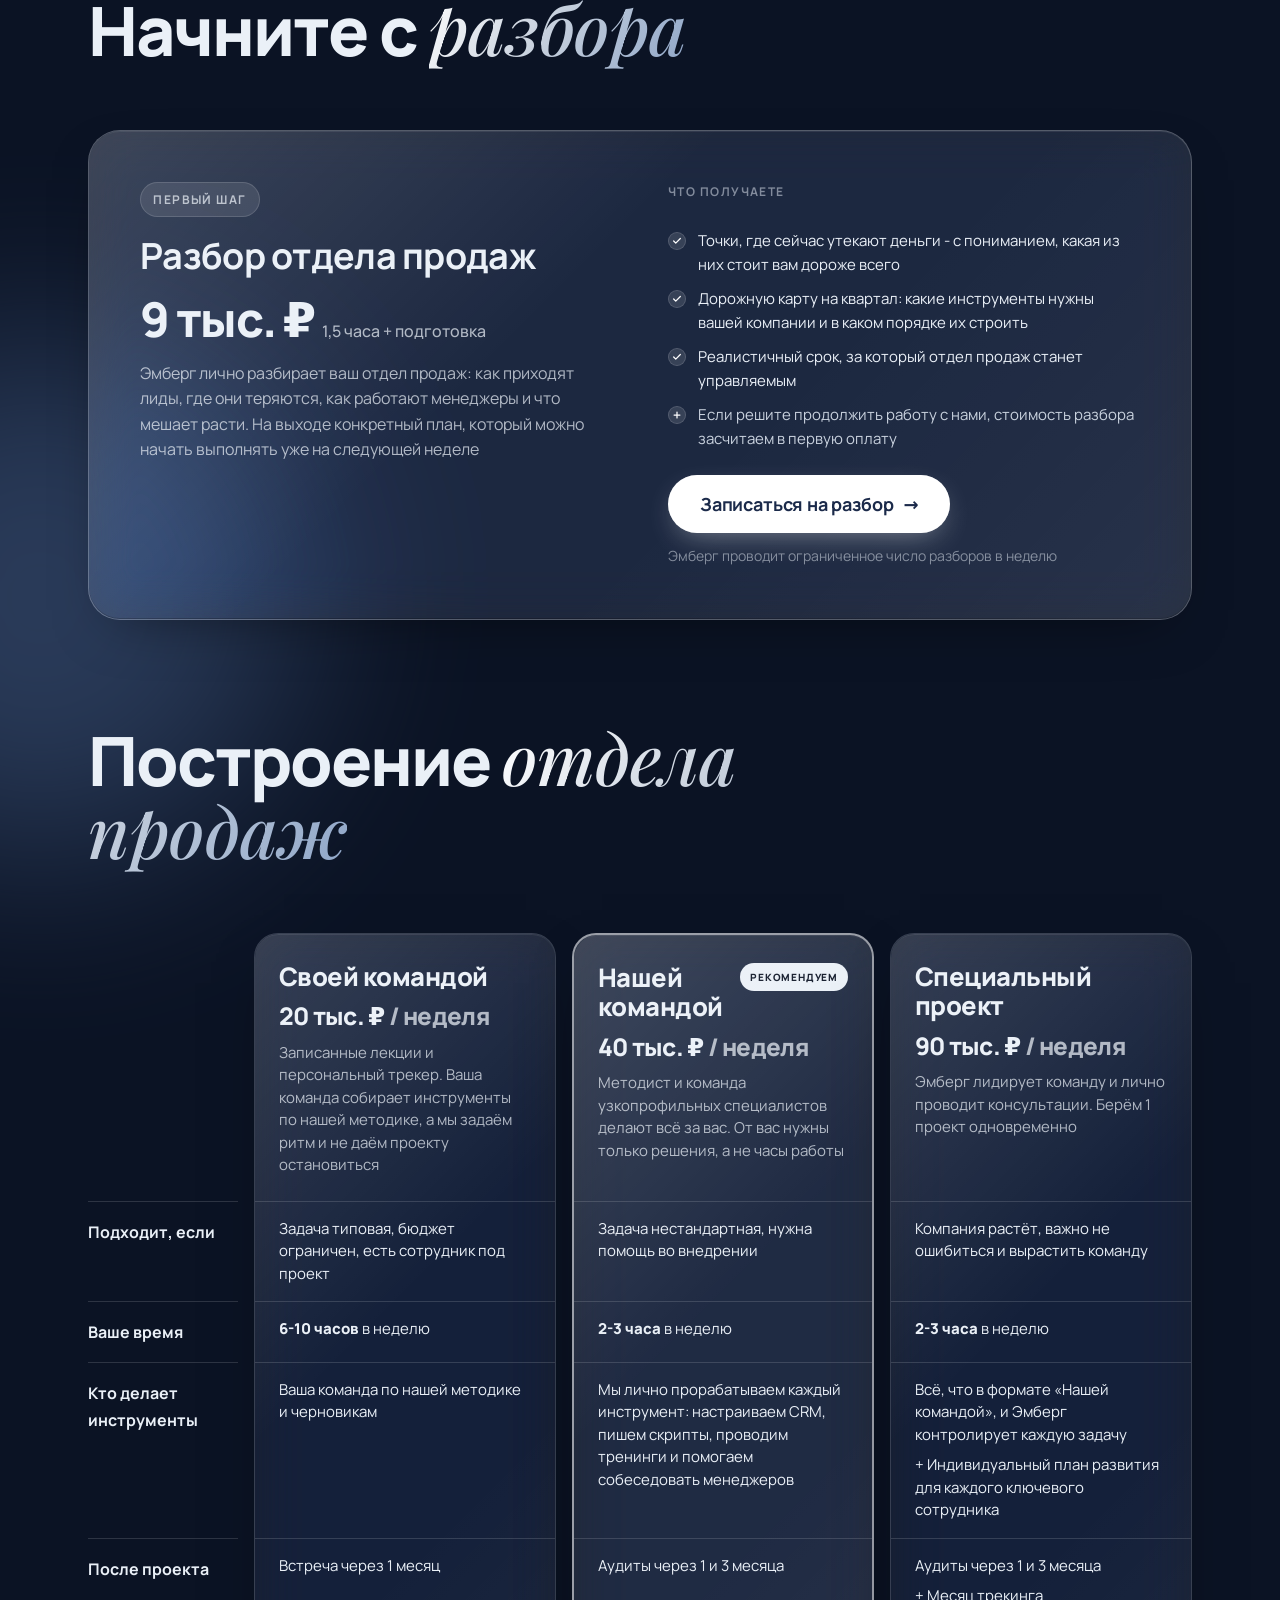
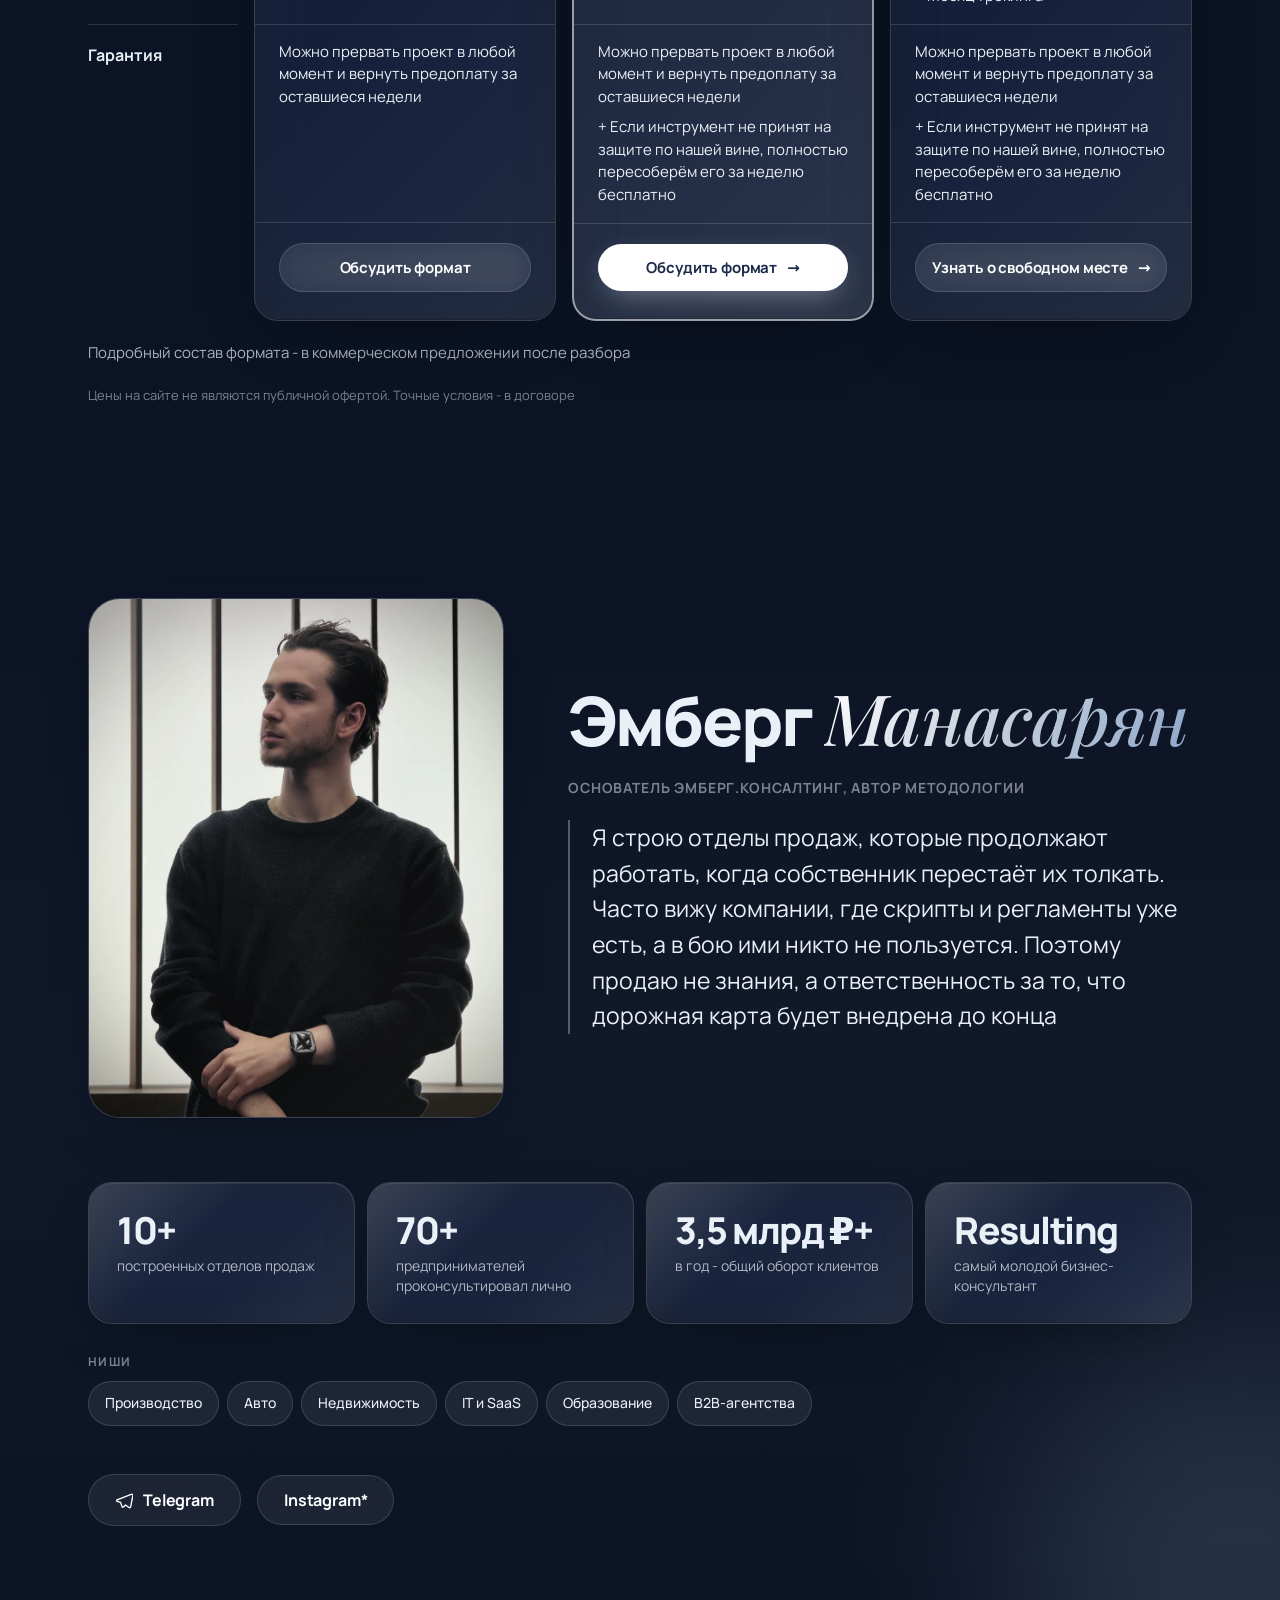
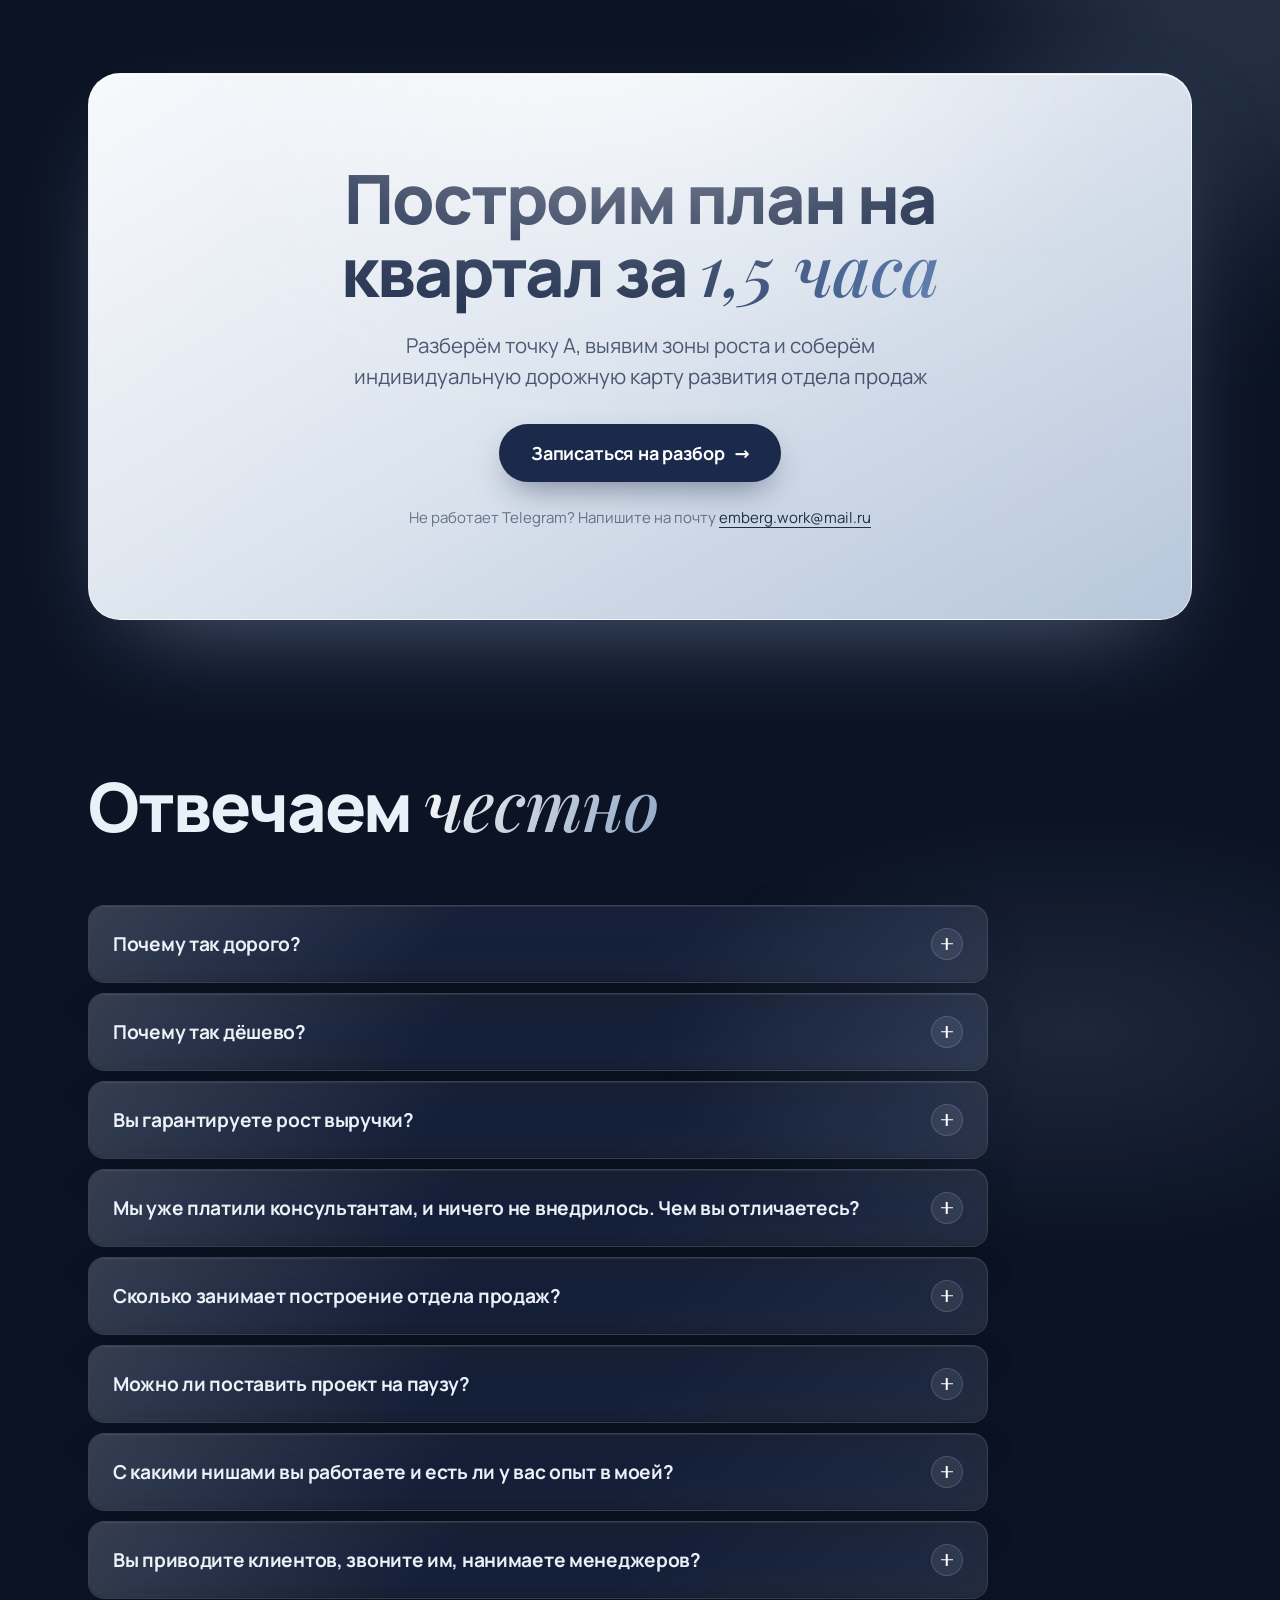
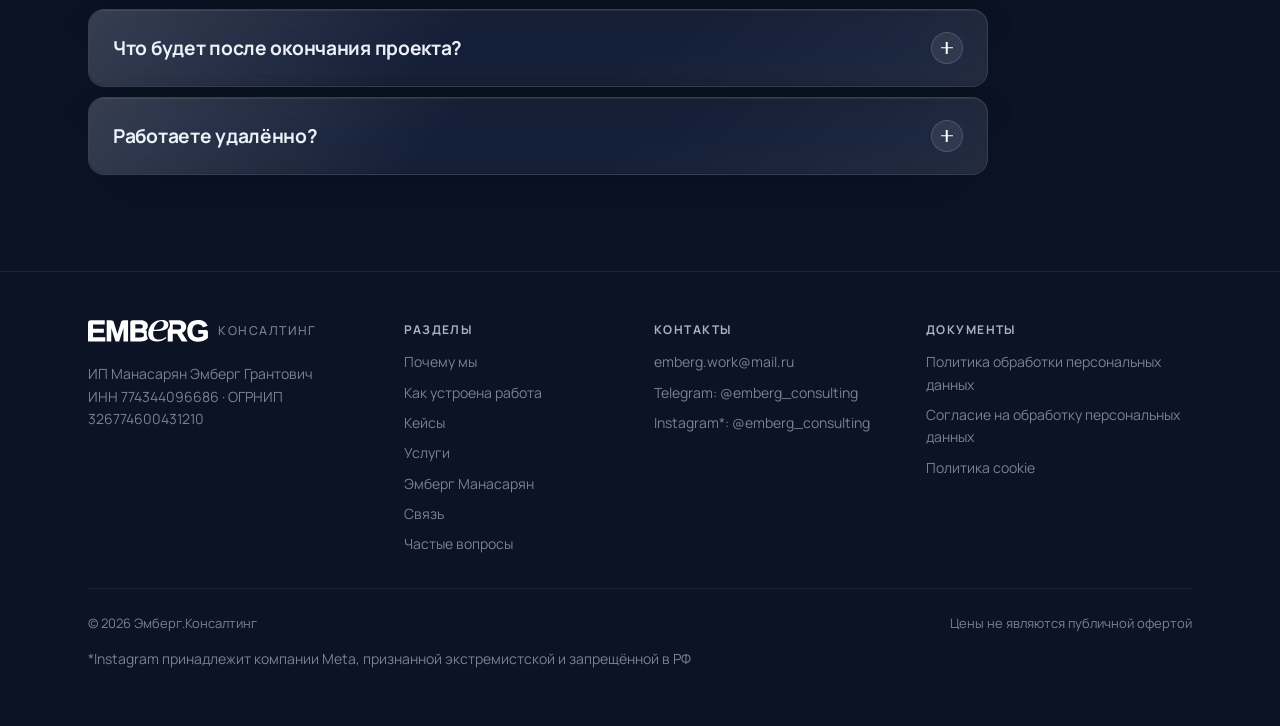
==== commit 65331da9: "Подтверждение сайта в Bing Webmaster Co-Authored-By: Claude Opus 5.5 <noreply@anthropic.com> Claude-" ====
--- a/index.html
+++ b/index.html
@@ -7,6 +7,7 @@
 <meta name="referrer" content="strict-origin-when-cross-origin">
 <meta name="robots" content="index, follow, max-image-preview:large">
 <meta name="yandex-verification" content="fd379afa64ba20ae">
+<meta name="msvalidate.01" content="61D21284D7699375FF0EA5A90B39DF2F">
 <meta name="author" content="Эмберг Манасарян">
 <title>Построение отдела продаж для малого и среднего бизнеса | Эмберг.Консалтинг</title>
 <meta name="description" content="Строим отделы продаж под ключ: разбор и дорожная карта за 1,5 часа, регламенты, скрипты, CRM и управление по цифрам. Разбор - 9 тыс. ₽, построение - от 20 тыс. ₽ в неделю">
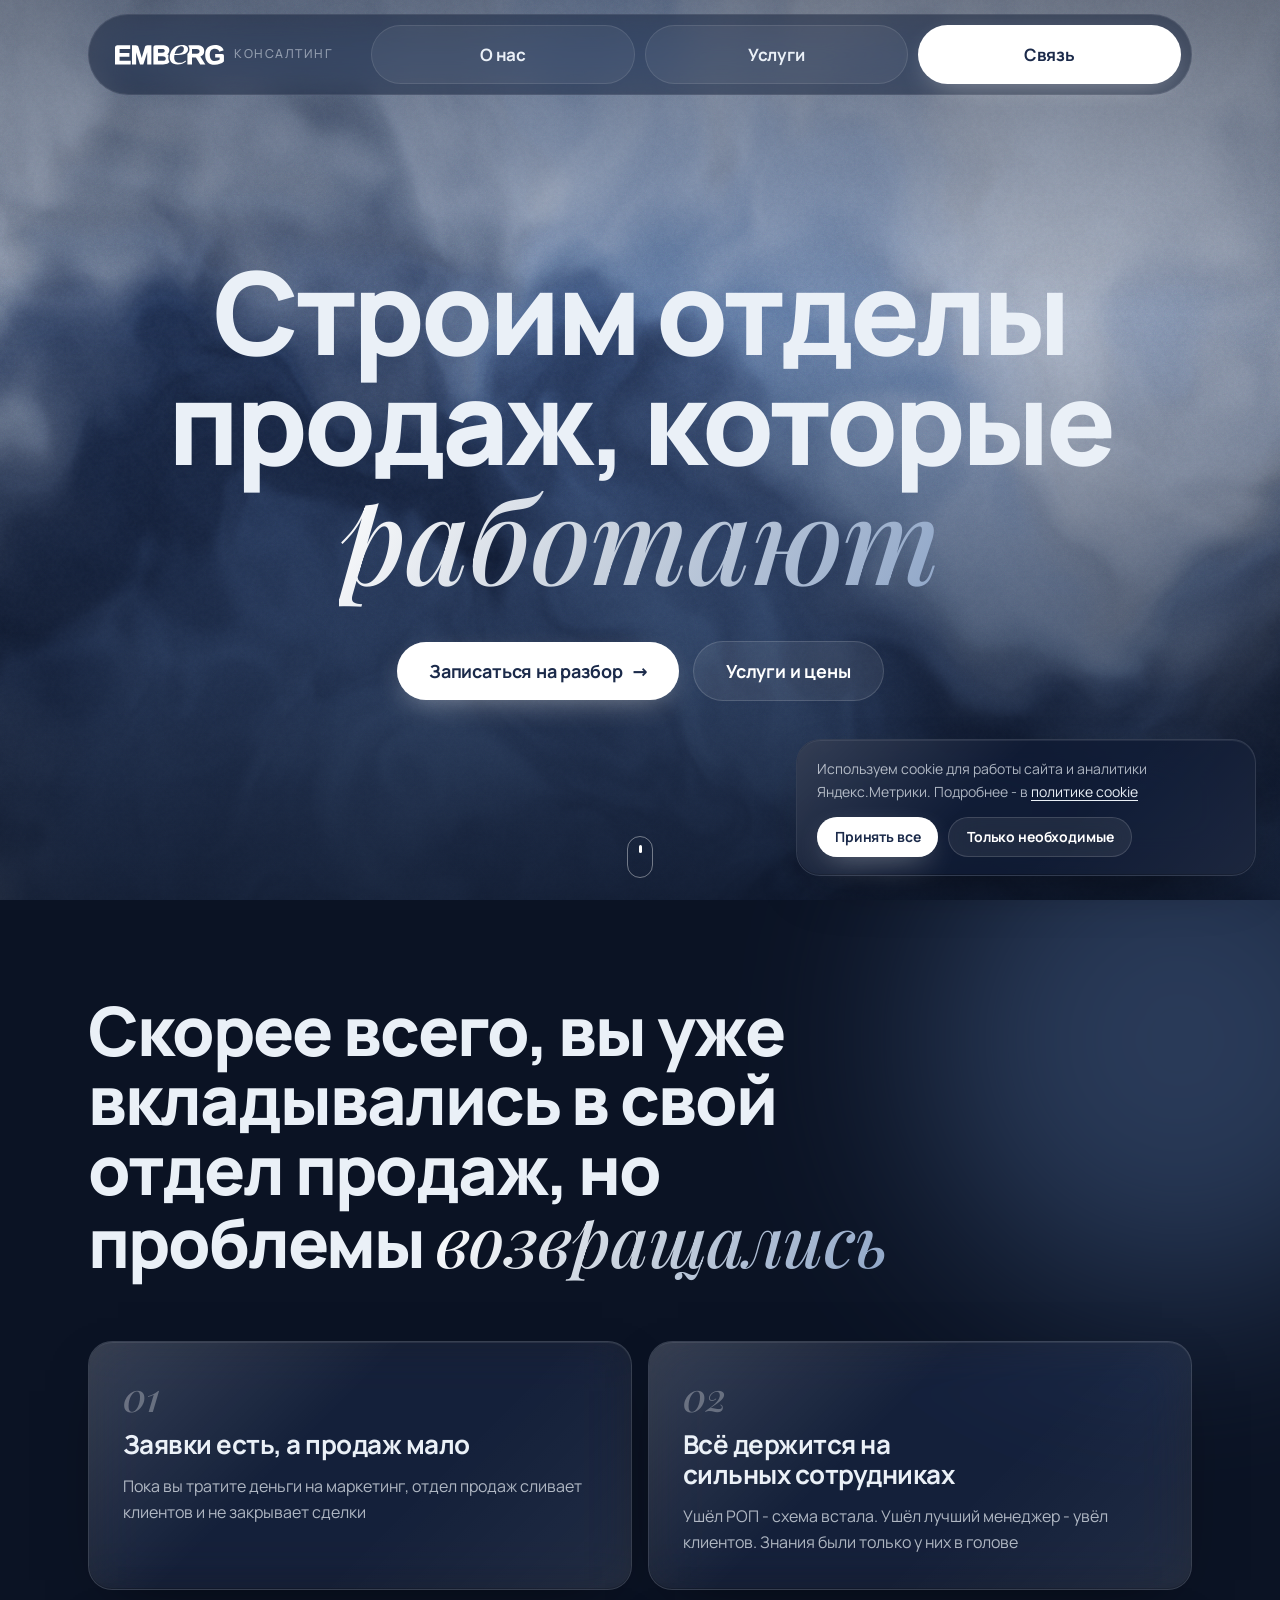
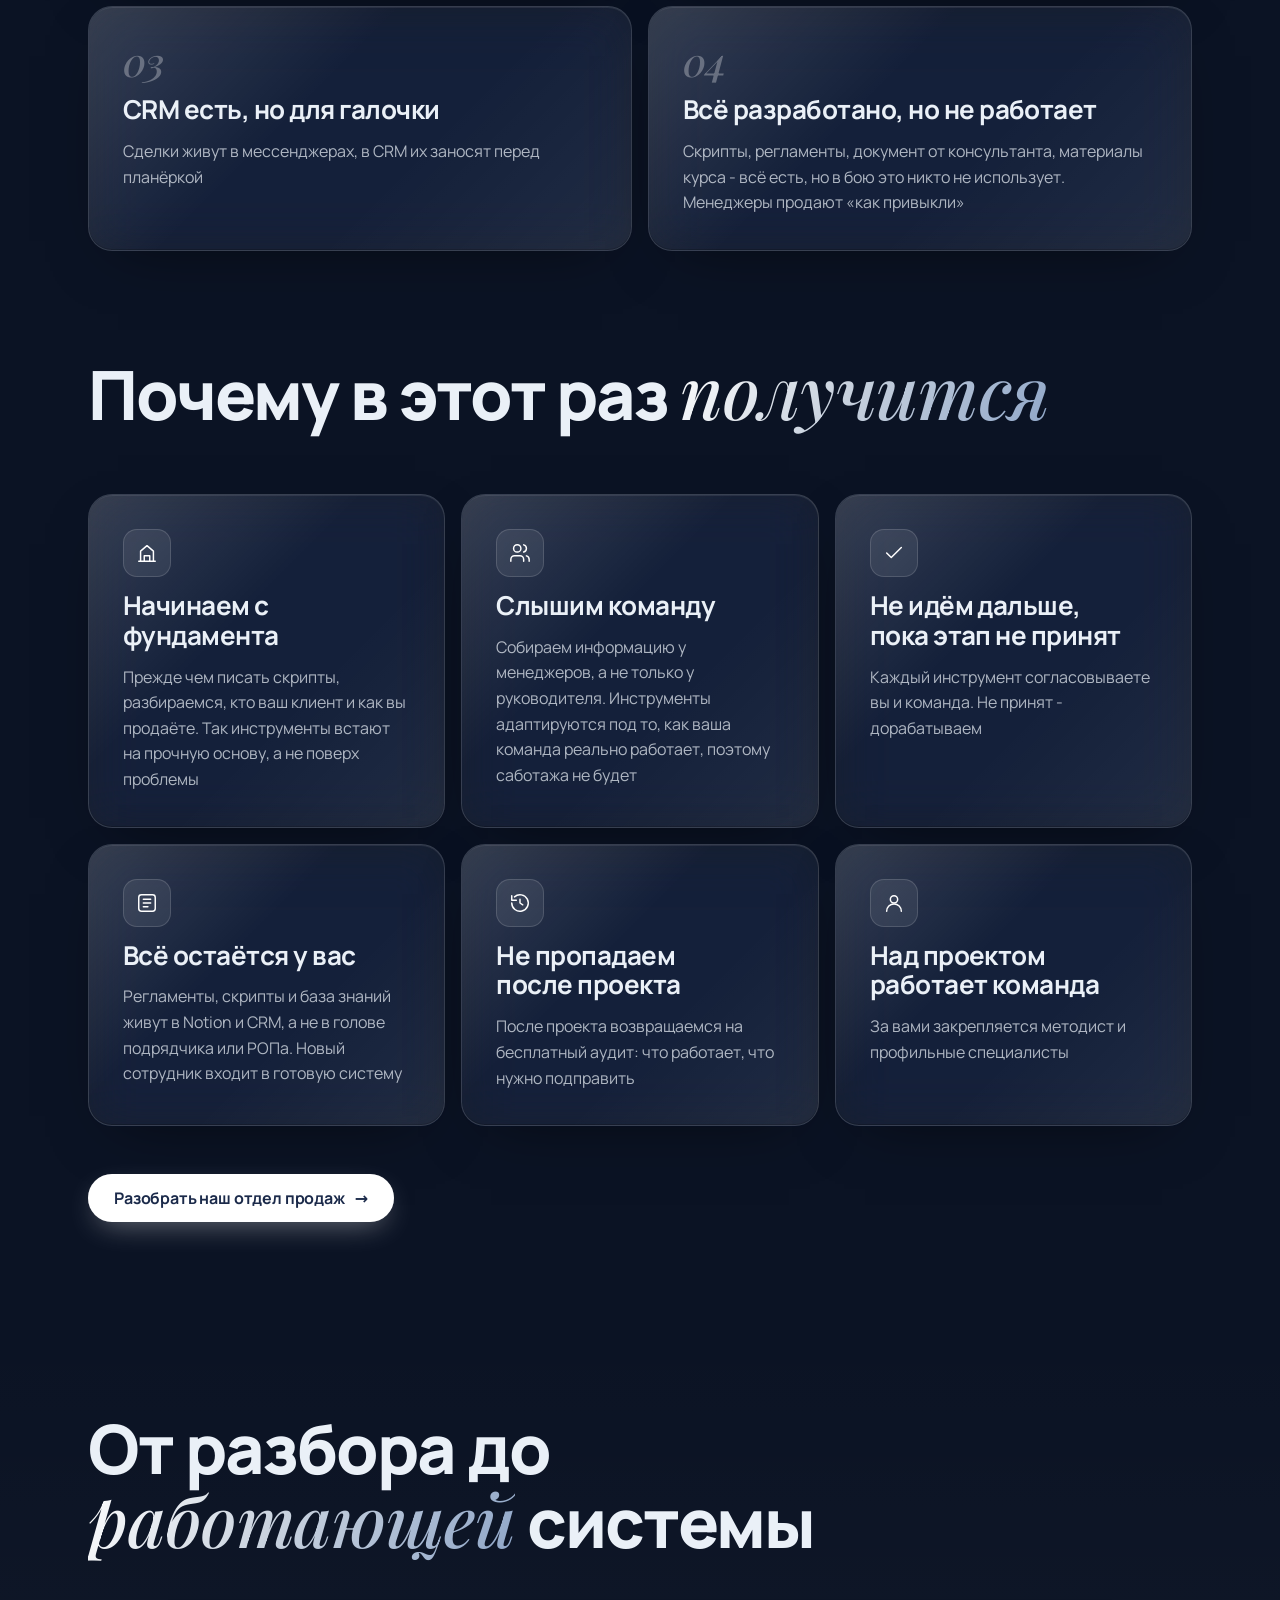
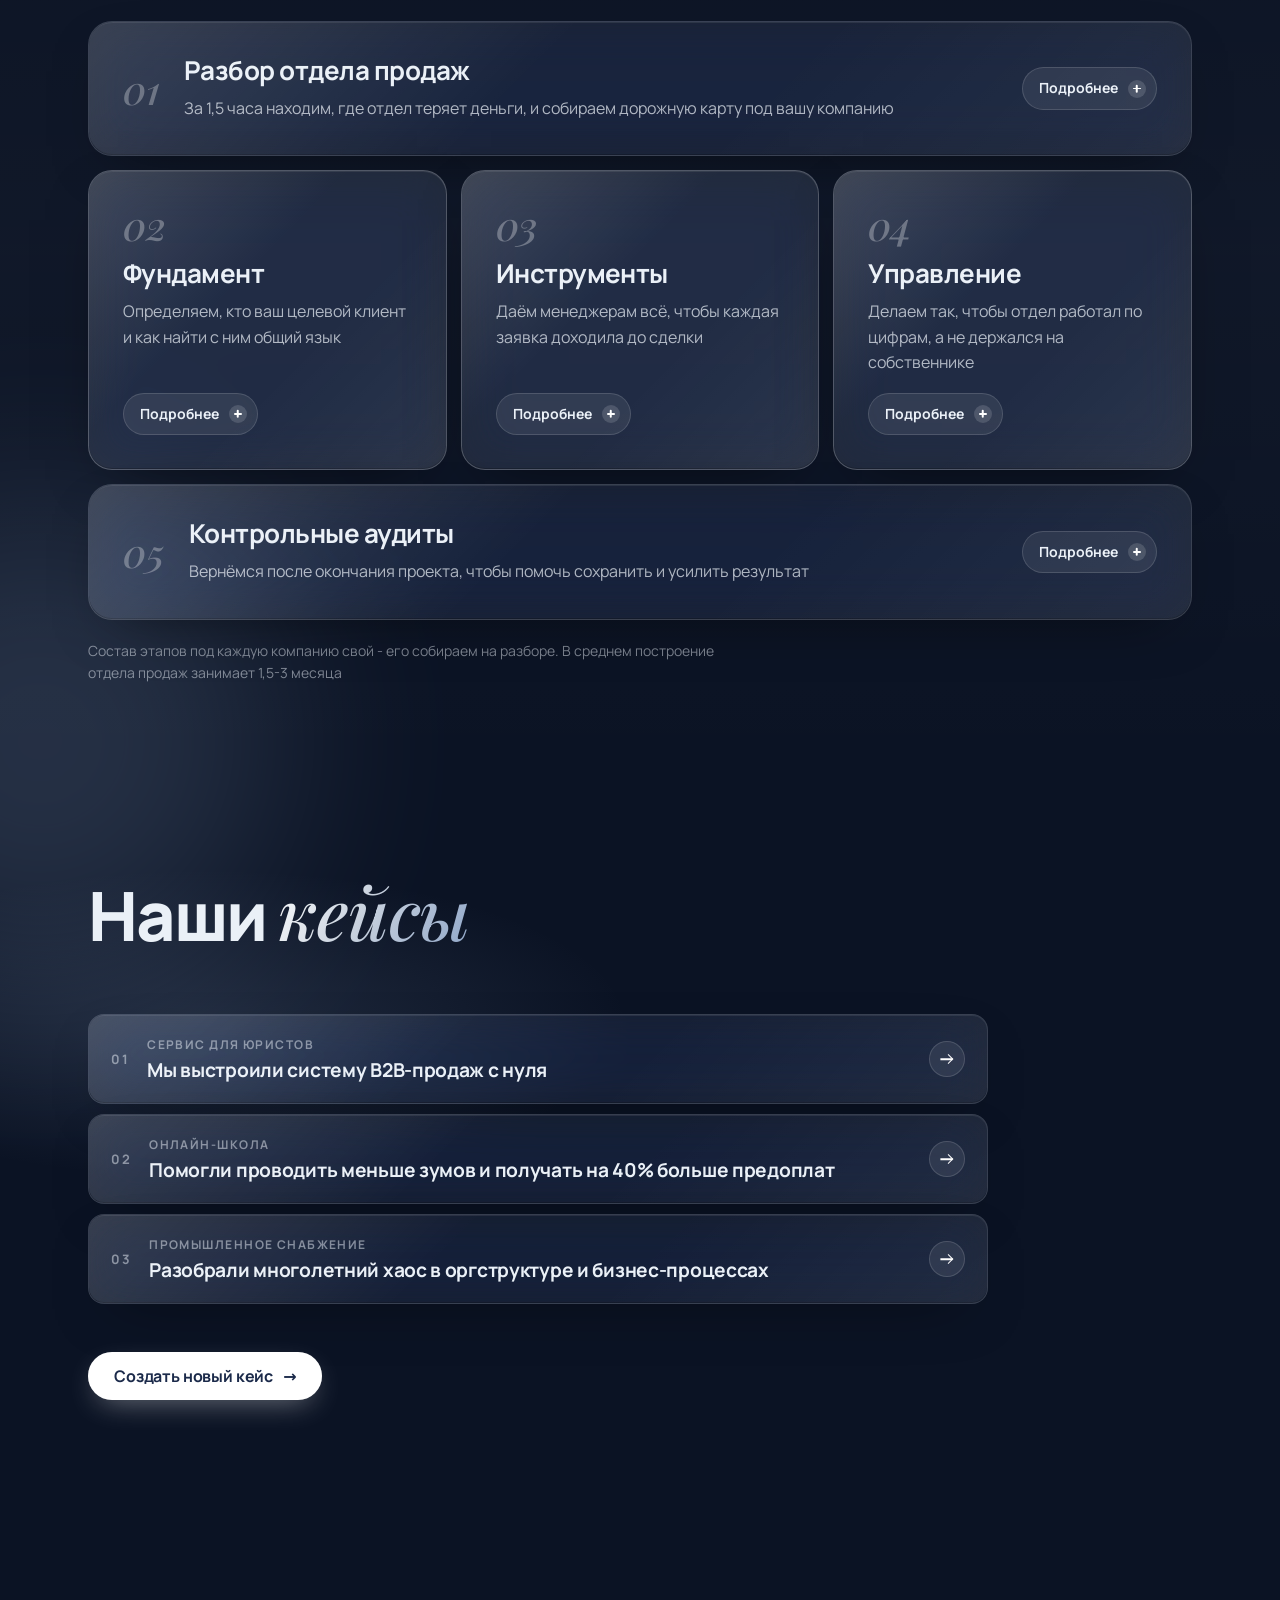
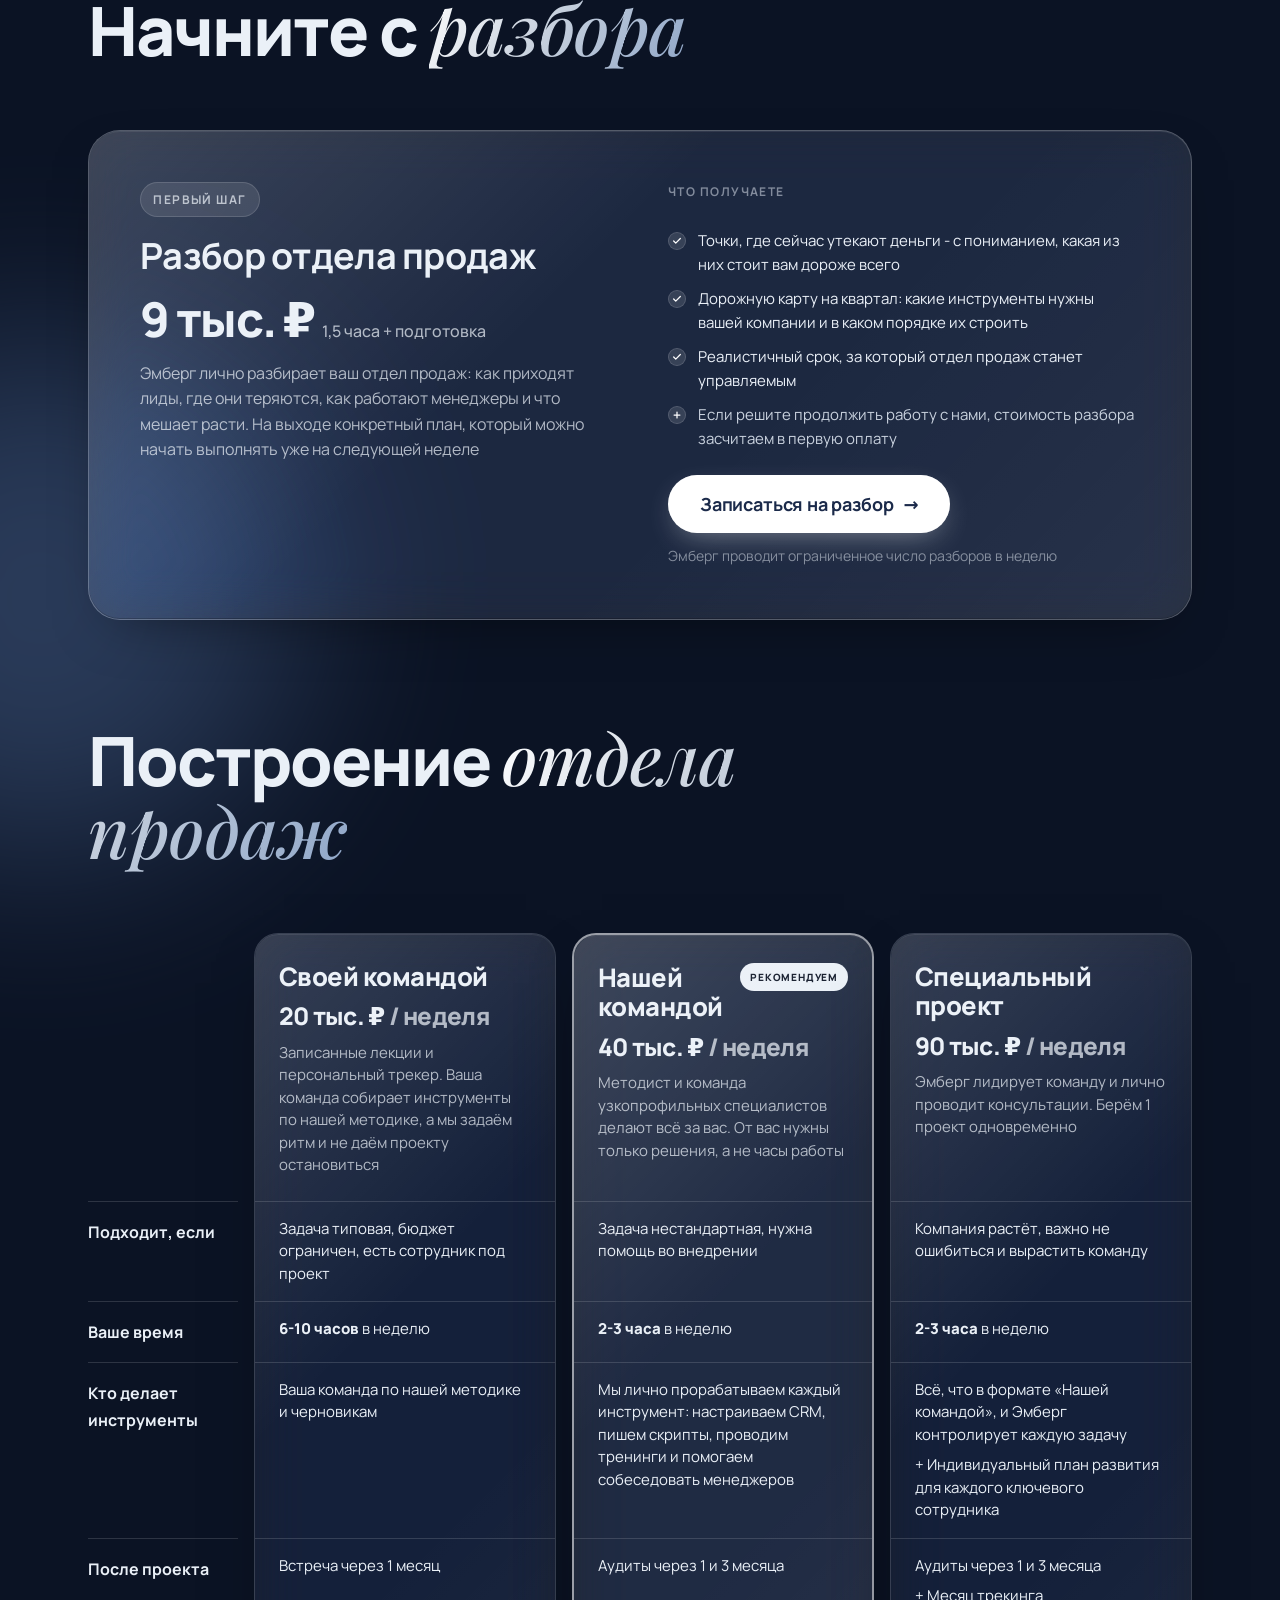
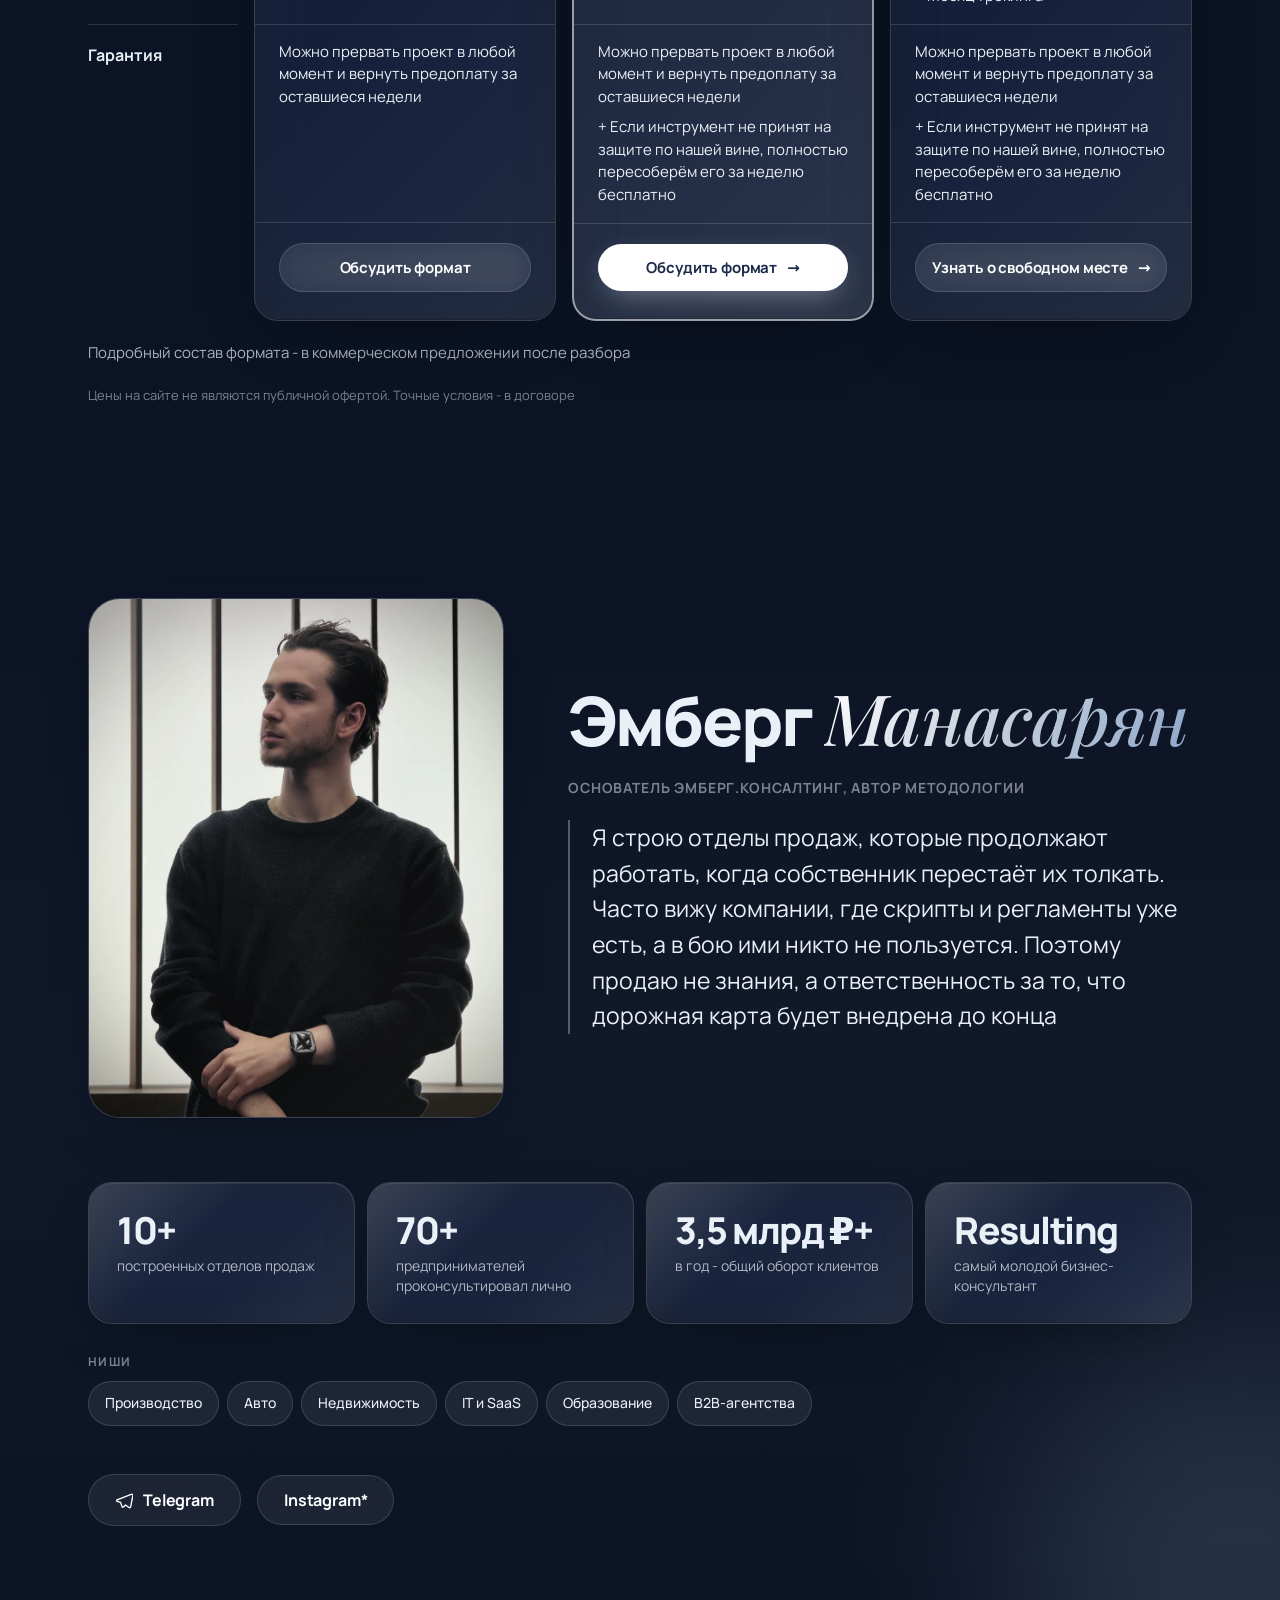
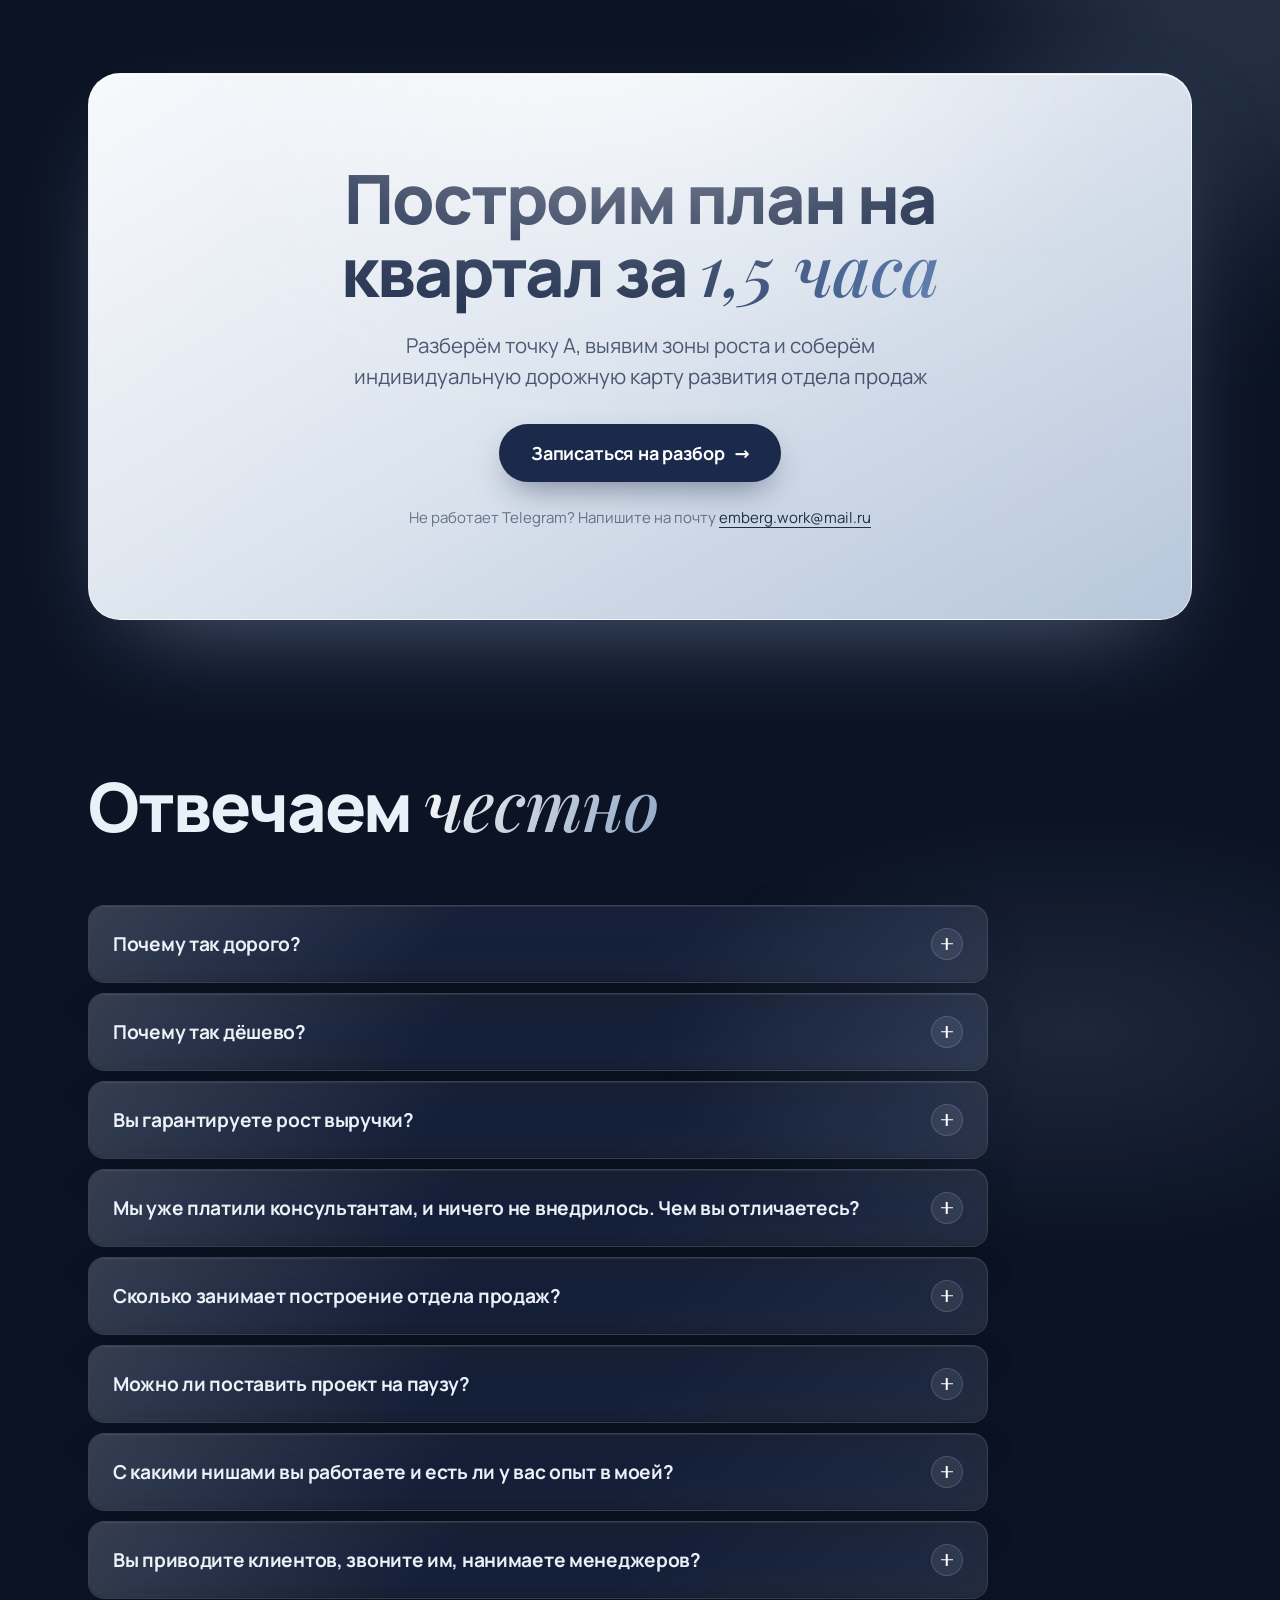
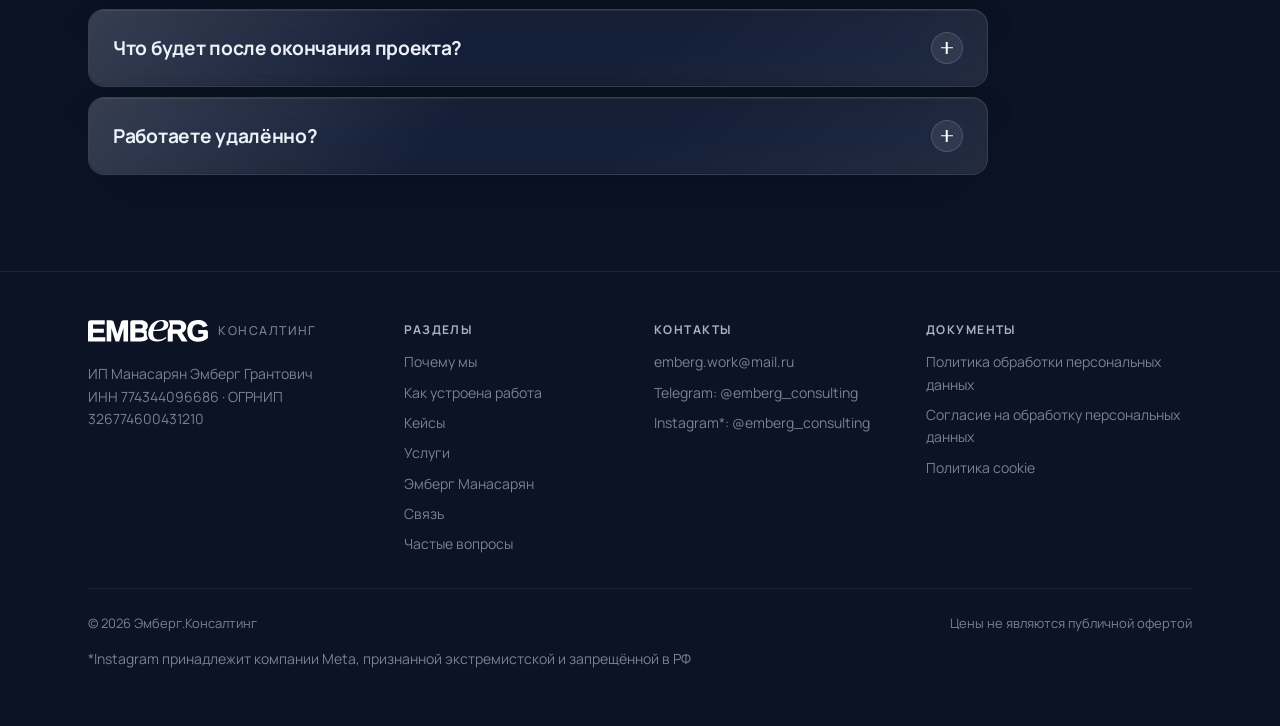
==== commit 6ca97ed8: "SEO: брендовый title и description, Schema.org (Emberg Consulting, Emberg Manasaryan), alt-тексты, l" ====
--- a/index.html
+++ b/index.html
@@ -9,8 +9,8 @@
 <meta name="yandex-verification" content="fd379afa64ba20ae">
 <meta name="msvalidate.01" content="61D21284D7699375FF0EA5A90B39DF2F">
 <meta name="author" content="Эмберг Манасарян">
-<title>Построение отдела продаж для малого и среднего бизнеса | Эмберг.Консалтинг</title>
-<meta name="description" content="Строим отделы продаж под ключ: разбор и дорожная карта за 1,5 часа, регламенты, скрипты, CRM и управление по цифрам. Разбор - 9 тыс. ₽, построение - от 20 тыс. ₽ в неделю">
+<title>Эмберг.Консалтинг - построение отделов продаж | Эмберг Манасарян</title>
+<meta name="description" content="Эмберг.Консалтинг (Emberg Consulting) - агентство Эмберга Манасаряна. Строим отделы продаж под ключ: разбор и дорожная карта за 1,5 часа, регламенты, скрипты, CRM, управление по цифрам. Разбор - 9 тыс. ₽">
 <link rel="canonical" href="https://emberg.consulting/">
 <meta property="og:type" content="website">
 <meta property="og:locale" content="ru_RU">
@@ -29,7 +29,7 @@
 <link rel="stylesheet" href="assets/style.css?v=20">
 <script>try{if(/[?&]font=2/.test(location.search)){document.documentElement.classList.add("font-v2");var l=document.createElement("link");l.rel="stylesheet";l.href="assets/fonts-v2.css?v=1";document.head.appendChild(l)}}catch(e){}</script>
 <script type="application/ld+json">
-{"@context":"https://schema.org","@graph":[{"@type":"WebSite","@id":"https://emberg.consulting/#website","url":"https://emberg.consulting/","name":"Эмберг.Консалтинг","alternateName":"emberg.consulting","inLanguage":"ru-RU","publisher":{"@id":"https://emberg.consulting/#org"}},{"@type":"WebPage","@id":"https://emberg.consulting/#webpage","url":"https://emberg.consulting/","name":"Построение отдела продаж для малого и среднего бизнеса","isPartOf":{"@id":"https://emberg.consulting/#website"},"about":{"@id":"https://emberg.consulting/#org"},"inLanguage":"ru-RU","dateModified":"2026-10-20"},{"@type":"ProfessionalService","@id":"https://emberg.consulting/#org","name":"Эмберг.Консалтинг","alternateName":"emberg.consulting","legalName":"ИП Манасарян Эмберг Грантович","taxID":"774344096686","description":"Консалтинг по построению отделов продаж для малого и среднего бизнеса: разбор отдела продаж, дорожная карта, регламенты, скрипты, CRM и управление по цифрам","url":"https://emberg.consulting/","logo":"https://emberg.consulting/assets/img/logo.png","image":"https://emberg.consulting/assets/img/og.jpg","email":"emberg.work@mail.ru","founder":{"@id":"https://emberg.consulting/#person"},"areaServed":"RU","priceRange":"9 000-90 000 ₽","knowsAbout":["построение отдела продаж","скрипты продаж","регламенты отдела продаж","внедрение CRM","воронка продаж","мотивация менеджеров по продажам","найм менеджеров по продажам","управление отделом продаж"],"contactPoint":{"@type":"ContactPoint","contactType":"sales","url":"https://t.me/emberg_consulting","email":"emberg.work@mail.ru","availableLanguage":"ru"},"sameAs":["https://t.me/emberg_consulting","https://instagram.com/emberg_consulting"],"hasOfferCatalog":{"@type":"OfferCatalog","name":"Услуги по построению отдела продаж","itemListElement":[{"@type":"Offer","name":"Разбор отдела продаж","description":"Встреча 1,5 часа с Эмбергом Манасаряном: точка А, где теряются деньги, дорожная карта на квартал. Стоимость засчитывается в первую оплату при продолжении работы","price":9000,"priceCurrency":"RUB","url":"https://emberg.consulting/#services","availability":"https://schema.org/InStock","itemOffered":{"@type":"Service","@id":"https://emberg.consulting/#service-audit","name":"Разбор отдела продаж","serviceType":"Аудит отдела продаж","provider":{"@id":"https://emberg.consulting/#org"}}},{"@type":"Offer","name":"Построение отдела продаж своей командой","description":"Записанные лекции и персональный трекер, ваша команда собирает инструменты по методике","priceCurrency":"RUB","price":20000,"priceSpecification":{"@type":"UnitPriceSpecification","price":20000,"priceCurrency":"RUB","unitText":"неделя","referenceQuantity":{"@type":"QuantitativeValue","value":1,"unitCode":"WEE"}},"url":"https://emberg.consulting/#services","availability":"https://schema.org/InStock","itemOffered":{"@type":"Service","name":"Построение отдела продаж своей командой","serviceType":"Построение отдела продаж","provider":{"@id":"https://emberg.consulting/#org"}}},{"@type":"Offer","name":"Построение отдела продаж нашей командой","description":"Методист и профильные специалисты делают инструменты за вас: CRM, скрипты, регламенты, тренинги","priceCurrency":"RUB","price":40000,"priceSpecification":{"@type":"UnitPriceSpecification","price":40000,"priceCurrency":"RUB","unitText":"неделя","referenceQuantity":{"@type":"QuantitativeValue","value":1,"unitCode":"WEE"}},"url":"https://emberg.consulting/#services","availability":"https://schema.org/InStock","itemOffered":{"@type":"Service","name":"Построение отдела продаж нашей командой","serviceType":"Построение отдела продаж под ключ","provider":{"@id":"https://emberg.consulting/#org"}}},{"@type":"Offer","name":"Специальный проект","description":"Эмберг лично ведёт проект и команду, 1 проект одновременно","priceCurrency":"RUB","price":90000,"priceSpecification":{"@type":"UnitPriceSpecification","price":90000,"priceCurrency":"RUB","unitText":"неделя","referenceQuantity":{"@type":"QuantitativeValue","value":1,"unitCode":"WEE"}},"url":"https://emberg.consulting/#services","availability":"https://schema.org/InStock","itemOffered":{"@type":"Service","name":"Специальный проект по построению отдела продаж","serviceType":"Построение отдела продаж под ключ","provider":{"@id":"https://emberg.consulting/#org"}}}]}},{"@type":"Person","@id":"https://emberg.consulting/#person","name":"Эмберг Манасарян","alternateName":"Emberg Manasarian","jobTitle":"Основатель Эмберг.Консалтинг, автор методологии","url":"https://emberg.consulting/#about","image":"https://emberg.consulting/assets/img/emberg.webp","worksFor":{"@id":"https://emberg.consulting/#org"},"knowsAbout":["построение отдела продаж","управление продажами","CRM","скрипты продаж"],"sameAs":["https://t.me/emberg_consulting","https://instagram.com/emberg_consulting"]},{"@type":"FAQPage","@id":"https://emberg.consulting/#faq","mainEntity":[{"@type":"Question","name":"Почему так дорого?","acceptedAnswer":{"@type":"Answer","text":"Сравнивать стоит не с ценой курса, а с тем, во что обходится отдел продаж без системы: заявки, за которые вы уже заплатили маркетингу, уходят без сделки, а знания уходят вместе с сильными сотрудниками. Мы продаём не документ, а ответственность за то, что инструменты будут внедрены и приняты вашей командой\n\nРиск при этом на нашей стороне: прервать проект можно в любой момент и вернуть предоплату за оставшиеся недели. А если бюджет ограничен, начните с формата «Своей командой» за 20 тыс. ₽ в неделю"}},{"@type":"Question","name":"Почему так дёшево?","acceptedAnswer":{"@type":"Answer","text":"Наша цель - научить как можно больше компаний продавать экологично: без давления на клиента, выгорания менеджеров и зависимости от одного сильного продавца. Мы верим, что малый и средний бизнес растёт быстрее, когда у него есть понятная система продаж, и хотим, чтобы она была доступна не только крупным компаниям\n\nНиже цена не за счёт качества. Методику мы отработали на десятке отделов продаж, поэтому не изобретаем инструменты с нуля под каждого клиента, а адаптируем готовые решения под ваш бизнес"}},{"@type":"Question","name":"Вы гарантируете рост выручки?","acceptedAnswer":{"@type":"Answer","text":"Нет, и честно скажем почему: на выручку влияют рынок, маркетинг и ваши решения, а мы их не контролируем. Мы гарантируем другое: дорожная карта будет внедрена целиком. Каждый инструмент вы принимаете на защите. Если инструмент не принят по нашей вине, в форматах «Нашей командой» и «Специальный проект» полностью пересобираем его за неделю бесплатно"}},{"@type":"Question","name":"Мы уже платили консультантам, и ничего не внедрилось. Чем вы отличаетесь?","acceptedAnswer":{"@type":"Answer","text":"Обычно внедрение ломается в трёх местах: инструменты пишут без участия команды, после сдачи документа подрядчик уходит, а внутри не остаётся человека, который за них отвечает. Мы собираем фактуру у менеджеров, не идём дальше, пока этап не работает, и возвращаемся после проекта проверить, что прижилось"}},{"@type":"Question","name":"Сколько занимает построение отдела продаж?","acceptedAnswer":{"@type":"Answer","text":"В среднем 1,5-3 месяца. Точный срок называем после разбора: он зависит от того, что в отделе уже работает, а что придётся строить с нуля"}},{"@type":"Question","name":"Можно ли поставить проект на паузу?","acceptedAnswer":{"@type":"Answer","text":"Да. В формате «Своей командой» можно 1 раз за проект бесплатно взять паузу до 2 недель, в формате «Нашей командой» - 2 раза. В «Специальном проекте» условия паузы обсуждаем индивидуально. На время паузы условия работы сохраняются"}},{"@type":"Question","name":"С какими нишами вы работаете и есть ли у вас опыт в моей?","acceptedAnswer":{"@type":"Answer","text":"Мы работаем с компаниями, где продажа идёт через звонок, встречу или переписку и в отделе есть хотя бы один менеджер. У нас уже есть опыт в производстве и дистрибуции, недвижимости, экспорте авто, IT, онлайн-образовании, B2B-услугах, туризме, розничной торговле и других нишах. Не берём в работу компании, где клиент выбирает только по цене, наличию и срокам\n\nЕсли вашей ниши нет в списке, это не проблема. Отдел продаж в стоматологии и на производстве устроен одинаково: заявка, квалификация, встреча, дожим, повторная продажа. Специфику вашего рынка мы собираем на разборе и в начале построения - интервьюируем вас, менеджеров и клиентов. Поэтому инструменты строятся под ваш бизнес, а не по шаблону"}},{"@type":"Question","name":"Вы приводите клиентов, звоните им, нанимаете менеджеров?","acceptedAnswer":{"@type":"Answer","text":"Нет, мы не продаём за вас: не звоним вашим клиентам, не ведём переписку и не запускаем рекламу. Мы строим систему, в которой это делает ваша команда, и отвечаем за то, что происходит после заявки. Если лидов не хватает, подключаем партнёров по маркетингу или помогаем настроить исходящие продажи силами ваших менеджеров\n\nС наймом то же самое: мы пишем профили должностей, мотивацию и воронку найма, а при необходимости подключаем рекрутера. Так новые люди приходят в готовую систему и быстрее начинают продавать"}},{"@type":"Question","name":"Что будет после окончания проекта?","acceptedAnswer":{"@type":"Answer","text":"У вас остаются регламенты, скрипты и база знаний в Notion и CRM. Они не зависят от конкретных людей. После проекта мы бесплатно возвращаемся на контрольный аудит через 1 месяц, а в форматах «Нашей командой» и «Специальный проект» - ещё и через 3 месяца. Проверяем, что работает, и при необходимости дорабатываем"}},{"@type":"Question","name":"Работаете удалённо?","acceptedAnswer":{"@type":"Answer","text":"Да, все встречи проходят в Zoom"}}]}]}
+{"@context":"https://schema.org","@graph":[{"@type":"WebSite","@id":"https://emberg.consulting/#website","url":"https://emberg.consulting/","name":"Эмберг.Консалтинг","alternateName":["Emberg Consulting","Эмберг Консалтинг","emberg.consulting"],"inLanguage":"ru-RU","publisher":{"@id":"https://emberg.consulting/#org"}},{"@type":"WebPage","@id":"https://emberg.consulting/#webpage","url":"https://emberg.consulting/","name":"Эмберг.Консалтинг - построение отделов продаж | Эмберг Манасарян","isPartOf":{"@id":"https://emberg.consulting/#website"},"about":{"@id":"https://emberg.consulting/#org"},"inLanguage":"ru-RU","dateModified":"2026-10-29"},{"@type":"ProfessionalService","@id":"https://emberg.consulting/#org","name":"Эмберг.Консалтинг","alternateName":["Emberg Consulting","Эмберг Консалтинг","emberg.consulting"],"legalName":"ИП Манасарян Эмберг Грантович","taxID":"774344096686","description":"Консалтинг по построению отделов продаж для малого и среднего бизнеса: разбор отдела продаж, дорожная карта, регламенты, скрипты, CRM и управление по цифрам","url":"https://emberg.consulting/","logo":"https://emberg.consulting/assets/img/logo.png","image":"https://emberg.consulting/assets/img/og.jpg","email":"emberg.work@mail.ru","founder":{"@id":"https://emberg.consulting/#person"},"areaServed":"RU","priceRange":"9 000-90 000 ₽","knowsAbout":["построение отдела продаж","скрипты продаж","регламенты отдела продаж","внедрение CRM","воронка продаж","мотивация менеджеров по продажам","найм менеджеров по продажам","управление отделом продаж"],"contactPoint":{"@type":"ContactPoint","contactType":"sales","url":"https://t.me/emberg_consulting","email":"emberg.work@mail.ru","availableLanguage":"ru"},"sameAs":["https://t.me/emberg_consulting","https://instagram.com/emberg_consulting"],"hasOfferCatalog":{"@type":"OfferCatalog","name":"Услуги по построению отдела продаж","itemListElement":[{"@type":"Offer","name":"Разбор отдела продаж","description":"Встреча 1,5 часа с Эмбергом Манасаряном: точка А, где теряются деньги, дорожная карта на квартал. Стоимость засчитывается в первую оплату при продолжении работы","price":9000,"priceCurrency":"RUB","url":"https://emberg.consulting/#services","availability":"https://schema.org/InStock","itemOffered":{"@type":"Service","@id":"https://emberg.consulting/#service-audit","name":"Разбор отдела продаж","serviceType":"Аудит отдела продаж","provider":{"@id":"https://emberg.consulting/#org"}}},{"@type":"Offer","name":"Построение отдела продаж своей командой","description":"Записанные лекции и персональный трекер, ваша команда собирает инструменты по методике","priceCurrency":"RUB","price":20000,"priceSpecification":{"@type":"UnitPriceSpecification","price":20000,"priceCurrency":"RUB","unitText":"неделя","referenceQuantity":{"@type":"QuantitativeValue","value":1,"unitCode":"WEE"}},"url":"https://emberg.consulting/#services","availability":"https://schema.org/InStock","itemOffered":{"@type":"Service","name":"Построение отдела продаж своей командой","serviceType":"Построение отдела продаж","provider":{"@id":"https://emberg.consulting/#org"}}},{"@type":"Offer","name":"Построение отдела продаж нашей командой","description":"Методист и профильные специалисты делают инструменты за вас: CRM, скрипты, регламенты, тренинги","priceCurrency":"RUB","price":40000,"priceSpecification":{"@type":"UnitPriceSpecification","price":40000,"priceCurrency":"RUB","unitText":"неделя","referenceQuantity":{"@type":"QuantitativeValue","value":1,"unitCode":"WEE"}},"url":"https://emberg.consulting/#services","availability":"https://schema.org/InStock","itemOffered":{"@type":"Service","name":"Построение отдела продаж нашей командой","serviceType":"Построение отдела продаж под ключ","provider":{"@id":"https://emberg.consulting/#org"}}},{"@type":"Offer","name":"Специальный проект","description":"Эмберг лично ведёт проект и команду, 1 проект одновременно","priceCurrency":"RUB","price":90000,"priceSpecification":{"@type":"UnitPriceSpecification","price":90000,"priceCurrency":"RUB","unitText":"неделя","referenceQuantity":{"@type":"QuantitativeValue","value":1,"unitCode":"WEE"}},"url":"https://emberg.consulting/#services","availability":"https://schema.org/InStock","itemOffered":{"@type":"Service","name":"Специальный проект по построению отдела продаж","serviceType":"Построение отдела продаж под ключ","provider":{"@id":"https://emberg.consulting/#org"}}}]}},{"@type":"Person","@id":"https://emberg.consulting/#person","name":"Эмберг Манасарян","alternateName":["Emberg Manasaryan","Эмберг"],"jobTitle":"Основатель Эмберг.Консалтинг, автор методологии","url":"https://emberg.consulting/#about","image":"https://emberg.consulting/assets/img/emberg.webp","worksFor":{"@id":"https://emberg.consulting/#org"},"knowsAbout":["построение отдела продаж","управление продажами","управление отделом продаж","CRM","скрипты продаж","регламенты отдела продаж"],"sameAs":["https://t.me/emberg_consulting","https://instagram.com/emberg_consulting"],"givenName":"Эмберг","familyName":"Манасарян","description":"Основатель Эмберг.Консалтинг (Emberg Consulting), консультант по построению отделов продаж для малого и среднего бизнеса. Ранее - бизнес-консультант в Resulting"},{"@type":"FAQPage","@id":"https://emberg.consulting/#faq","mainEntity":[{"@type":"Question","name":"Почему так дорого?","acceptedAnswer":{"@type":"Answer","text":"Сравнивать стоит не с ценой курса, а с тем, во что обходится отдел продаж без системы: заявки, за которые вы уже заплатили маркетингу, уходят без сделки, а знания уходят вместе с сильными сотрудниками. Мы продаём не документ, а ответственность за то, что инструменты будут внедрены и приняты вашей командой\n\nРиск при этом на нашей стороне: прервать проект можно в любой момент и вернуть предоплату за оставшиеся недели. А если бюджет ограничен, начните с формата «Своей командой» за 20 тыс. ₽ в неделю"}},{"@type":"Question","name":"Почему так дёшево?","acceptedAnswer":{"@type":"Answer","text":"Наша цель - научить как можно больше компаний продавать экологично: без давления на клиента, выгорания менеджеров и зависимости от одного сильного продавца. Мы верим, что малый и средний бизнес растёт быстрее, когда у него есть понятная система продаж, и хотим, чтобы она была доступна не только крупным компаниям\n\nНиже цена не за счёт качества. Методику мы отработали на десятке отделов продаж, поэтому не изобретаем инструменты с нуля под каждого клиента, а адаптируем готовые решения под ваш бизнес"}},{"@type":"Question","name":"Вы гарантируете рост выручки?","acceptedAnswer":{"@type":"Answer","text":"Нет, и честно скажем почему: на выручку влияют рынок, маркетинг и ваши решения, а мы их не контролируем. Мы гарантируем другое: дорожная карта будет внедрена целиком. Каждый инструмент вы принимаете на защите. Если инструмент не принят по нашей вине, в форматах «Нашей командой» и «Специальный проект» полностью пересобираем его за неделю бесплатно"}},{"@type":"Question","name":"Мы уже платили консультантам, и ничего не внедрилось. Чем вы отличаетесь?","acceptedAnswer":{"@type":"Answer","text":"Обычно внедрение ломается в трёх местах: инструменты пишут без участия команды, после сдачи документа подрядчик уходит, а внутри не остаётся человека, который за них отвечает. Мы собираем фактуру у менеджеров, не идём дальше, пока этап не работает, и возвращаемся после проекта проверить, что прижилось"}},{"@type":"Question","name":"Сколько занимает построение отдела продаж?","acceptedAnswer":{"@type":"Answer","text":"В среднем 1,5-3 месяца. Точный срок называем после разбора: он зависит от того, что в отделе уже работает, а что придётся строить с нуля"}},{"@type":"Question","name":"Можно ли поставить проект на паузу?","acceptedAnswer":{"@type":"Answer","text":"Да. В формате «Своей командой» можно 1 раз за проект бесплатно взять паузу до 2 недель, в формате «Нашей командой» - 2 раза. В «Специальном проекте» условия паузы обсуждаем индивидуально. На время паузы условия работы сохраняются"}},{"@type":"Question","name":"С какими нишами вы работаете и есть ли у вас опыт в моей?","acceptedAnswer":{"@type":"Answer","text":"Мы работаем с компаниями, где продажа идёт через звонок, встречу или переписку и в отделе есть хотя бы один менеджер. У нас уже есть опыт в производстве и дистрибуции, недвижимости, экспорте авто, IT, онлайн-образовании, B2B-услугах, туризме, розничной торговле и других нишах. Не берём в работу компании, где клиент выбирает только по цене, наличию и срокам\n\nЕсли вашей ниши нет в списке, это не проблема. Отдел продаж в стоматологии и на производстве устроен одинаково: заявка, квалификация, встреча, дожим, повторная продажа. Специфику вашего рынка мы собираем на разборе и в начале построения - интервьюируем вас, менеджеров и клиентов. Поэтому инструменты строятся под ваш бизнес, а не по шаблону"}},{"@type":"Question","name":"Вы приводите клиентов, звоните им, нанимаете менеджеров?","acceptedAnswer":{"@type":"Answer","text":"Нет, мы не продаём за вас: не звоним вашим клиентам, не ведём переписку и не запускаем рекламу. Мы строим систему, в которой это делает ваша команда, и отвечаем за то, что происходит после заявки. Если лидов не хватает, подключаем партнёров по маркетингу или помогаем настроить исходящие продажи силами ваших менеджеров\n\nС наймом то же самое: мы пишем профили должностей, мотивацию и воронку найма, а при необходимости подключаем рекрутера. Так новые люди приходят в готовую систему и быстрее начинают продавать"}},{"@type":"Question","name":"Что будет после окончания проекта?","acceptedAnswer":{"@type":"Answer","text":"У вас остаются регламенты, скрипты и база знаний в Notion и CRM. Они не зависят от конкретных людей. После проекта мы бесплатно возвращаемся на контрольный аудит через 1 месяц, а в форматах «Нашей командой» и «Специальный проект» - ещё и через 3 месяца. Проверяем, что работает, и при необходимости дорабатываем"}},{"@type":"Question","name":"Работаете удалённо?","acceptedAnswer":{"@type":"Answer","text":"Да, все встречи проходят в Zoom"}}]}]}
 </script>
 </head>
 <body>
@@ -37,7 +37,7 @@
 <header class="header">
   <div class="container">
     <div class="header-inner">
-      <a href="#top" class="wordmark" aria-label="Эмберг.Консалтинг - на главную"><img class="logo" src="assets/img/logo.svg" alt="Эмберг.Консалтинг" width="350" height="64"><span class="sub">консалтинг</span></a>
+      <a href="#top" class="wordmark" aria-label="Эмберг.Консалтинг - на главную"><img class="logo" src="assets/img/logo.svg" alt="Эмберг.Консалтинг (Emberg Consulting)" width="350" height="64"><span class="sub">консалтинг</span></a>
       <nav class="nav" aria-label="Разделы">
         <a href="#why">О нас</a>
         <a href="#services">Услуги</a>
@@ -259,7 +259,7 @@
   <div class="orb orb-b" style="left:auto;right:-200px"></div>
   <div class="container">
     <div class="about">
-      <div class="about-photo glass glass-xl reveal"><img src="assets/img/emberg.webp?v=3" alt="Эмберг Манасарян" width="960" height="1200" loading="lazy"><div class="hero-shine"></div></div>
+      <div class="about-photo glass glass-xl reveal"><img src="assets/img/emberg.webp?v=3" alt="Эмберг Манасарян (Emberg Manasaryan) - основатель Эмберг.Консалтинг" width="960" height="1200" loading="lazy"><div class="hero-shine"></div></div>
       <div class="about-text reveal">
         <h2 class="h-section">Эмберг <span class="accent">Манасарян</span></h2>
         <p class="about-role">Основатель Эмберг.Консалтинг, автор методологии</p>
@@ -324,7 +324,7 @@
   <div class="container">
     <div class="footer-grid footer-grid-4">
       <div class="col">
-        <a href="#top" class="wordmark" aria-label="Эмберг.Консалтинг"><img class="logo" src="assets/img/logo.svg" alt="Эмберг.Консалтинг" width="350" height="64"><span class="sub">консалтинг</span></a>
+        <a href="#top" class="wordmark" aria-label="Эмберг.Консалтинг"><img class="logo" src="assets/img/logo.svg" alt="Эмберг.Консалтинг (Emberg Consulting)" width="350" height="64"><span class="sub">консалтинг</span></a>
         <p style="margin-top:14px">ИП Манасарян Эмберг Грантович<br>ИНН 774344096686 · ОГРНИП 326774600431210</p>
       </div>
       <div class="col">
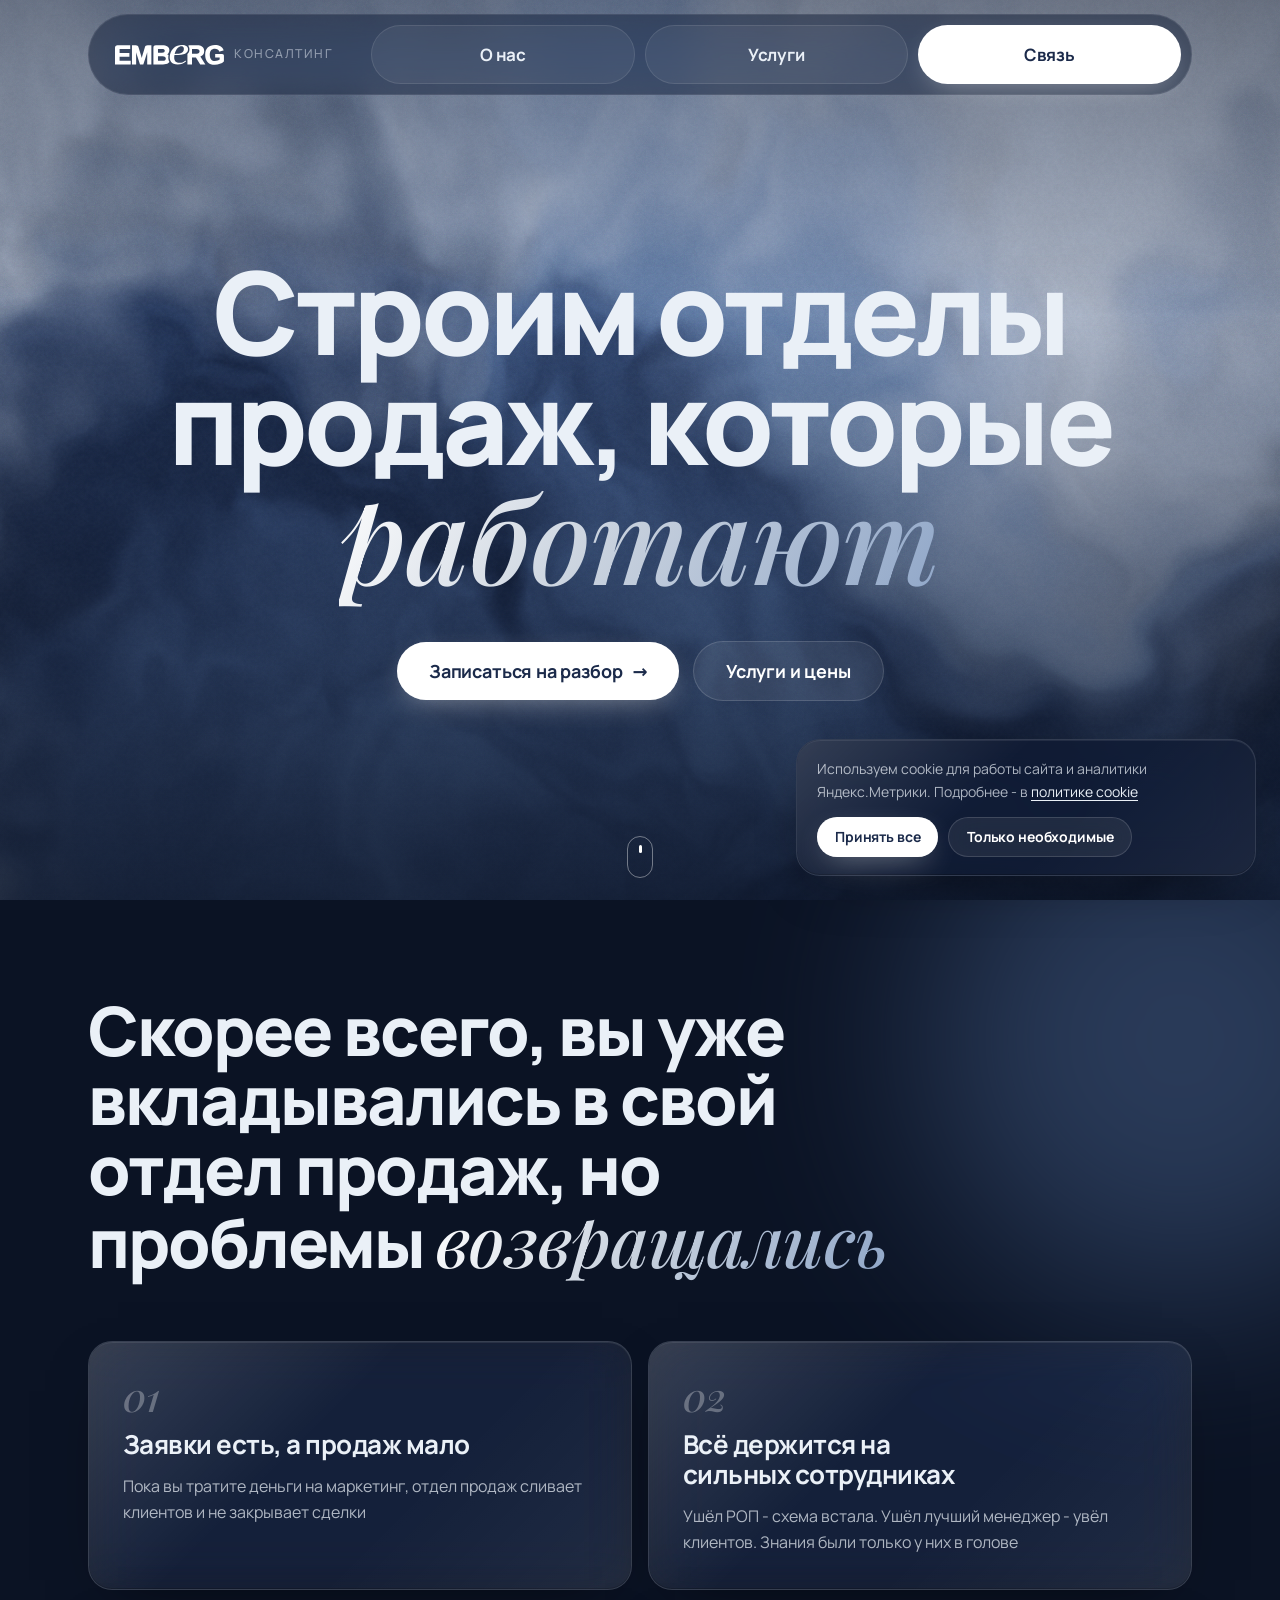
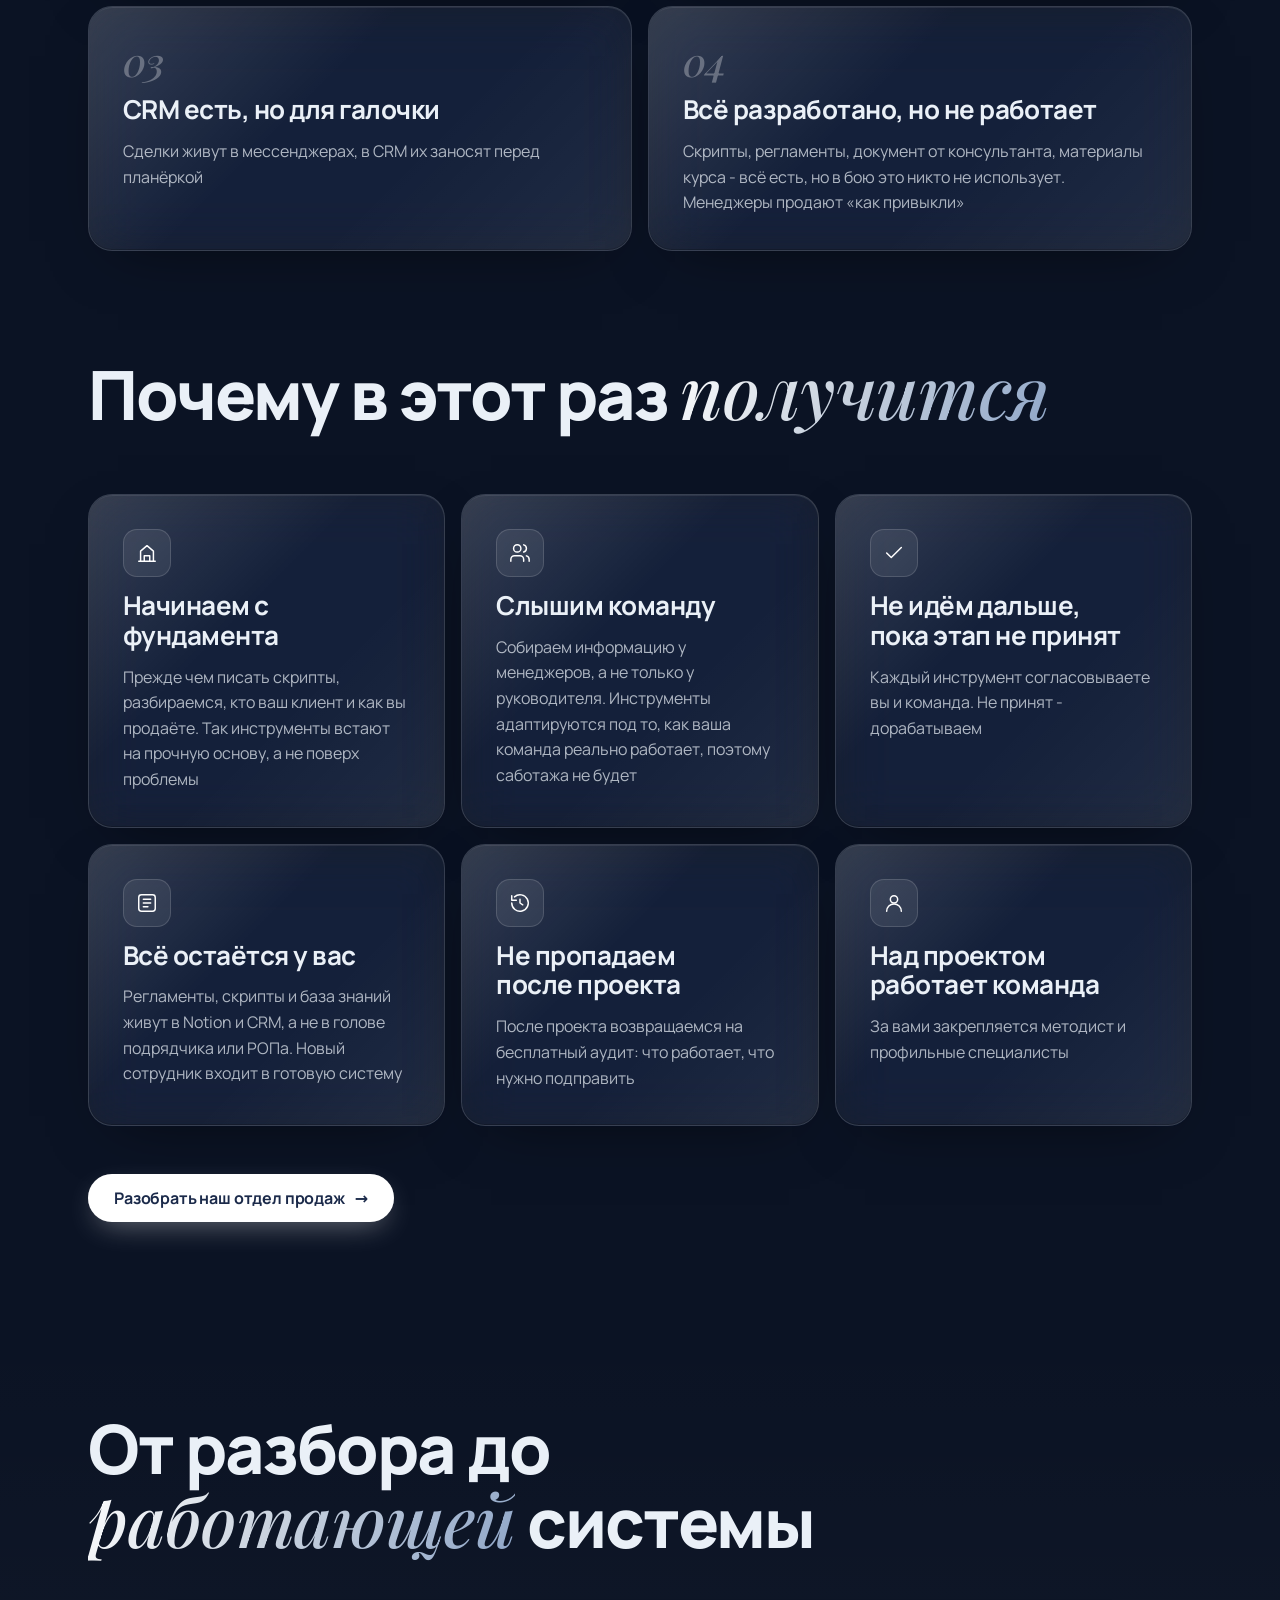
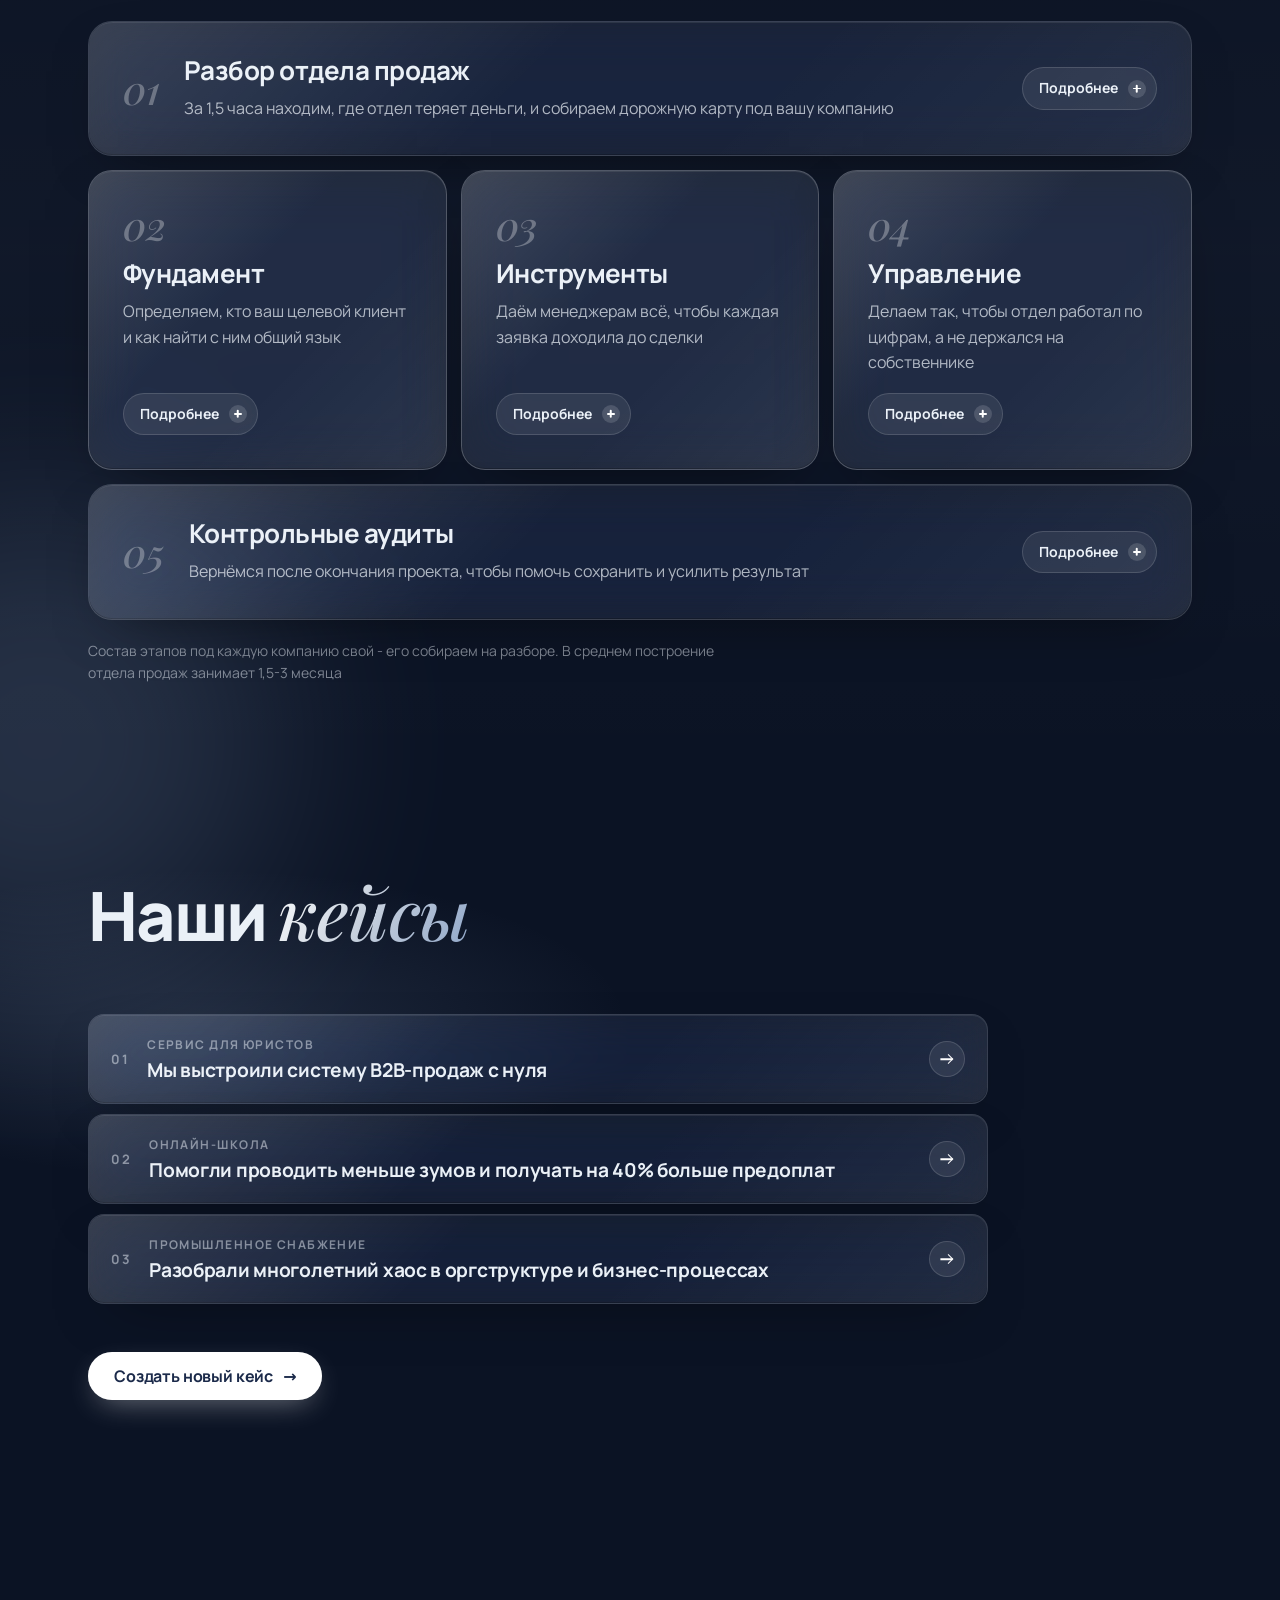
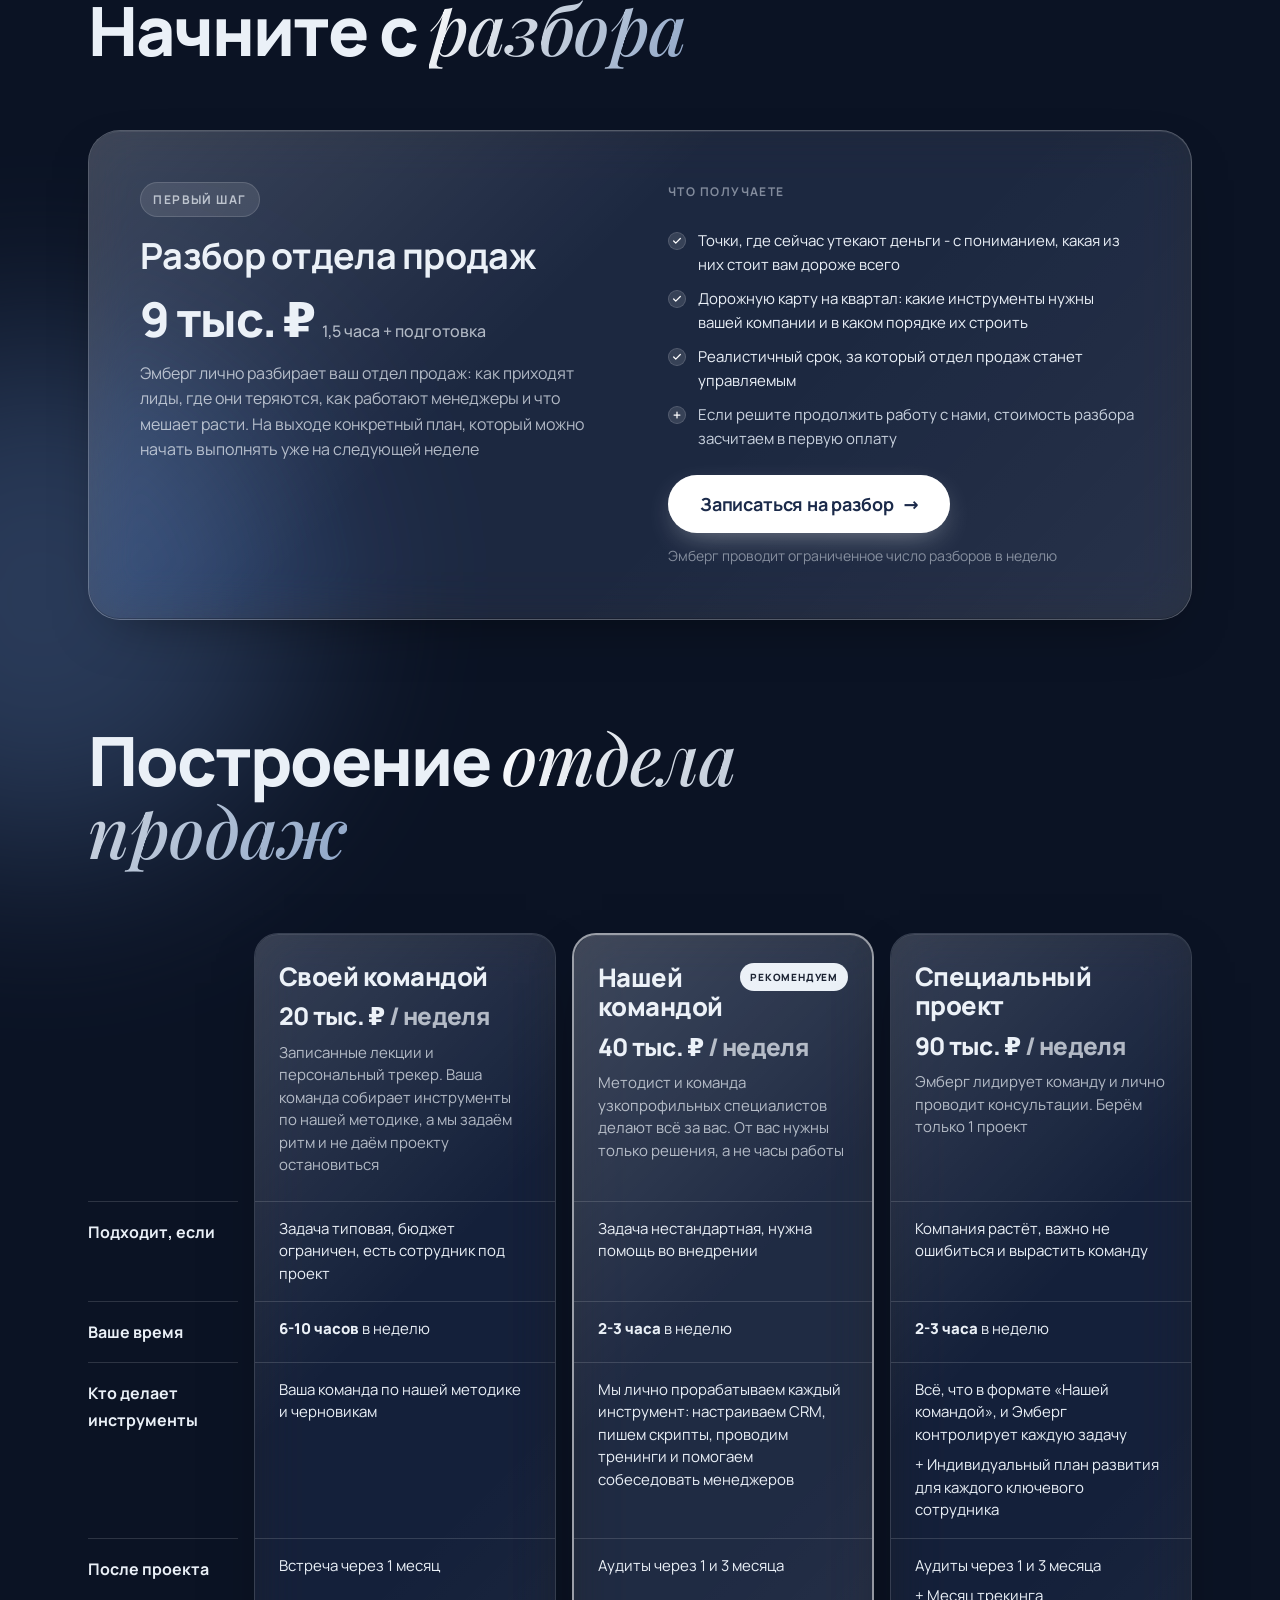
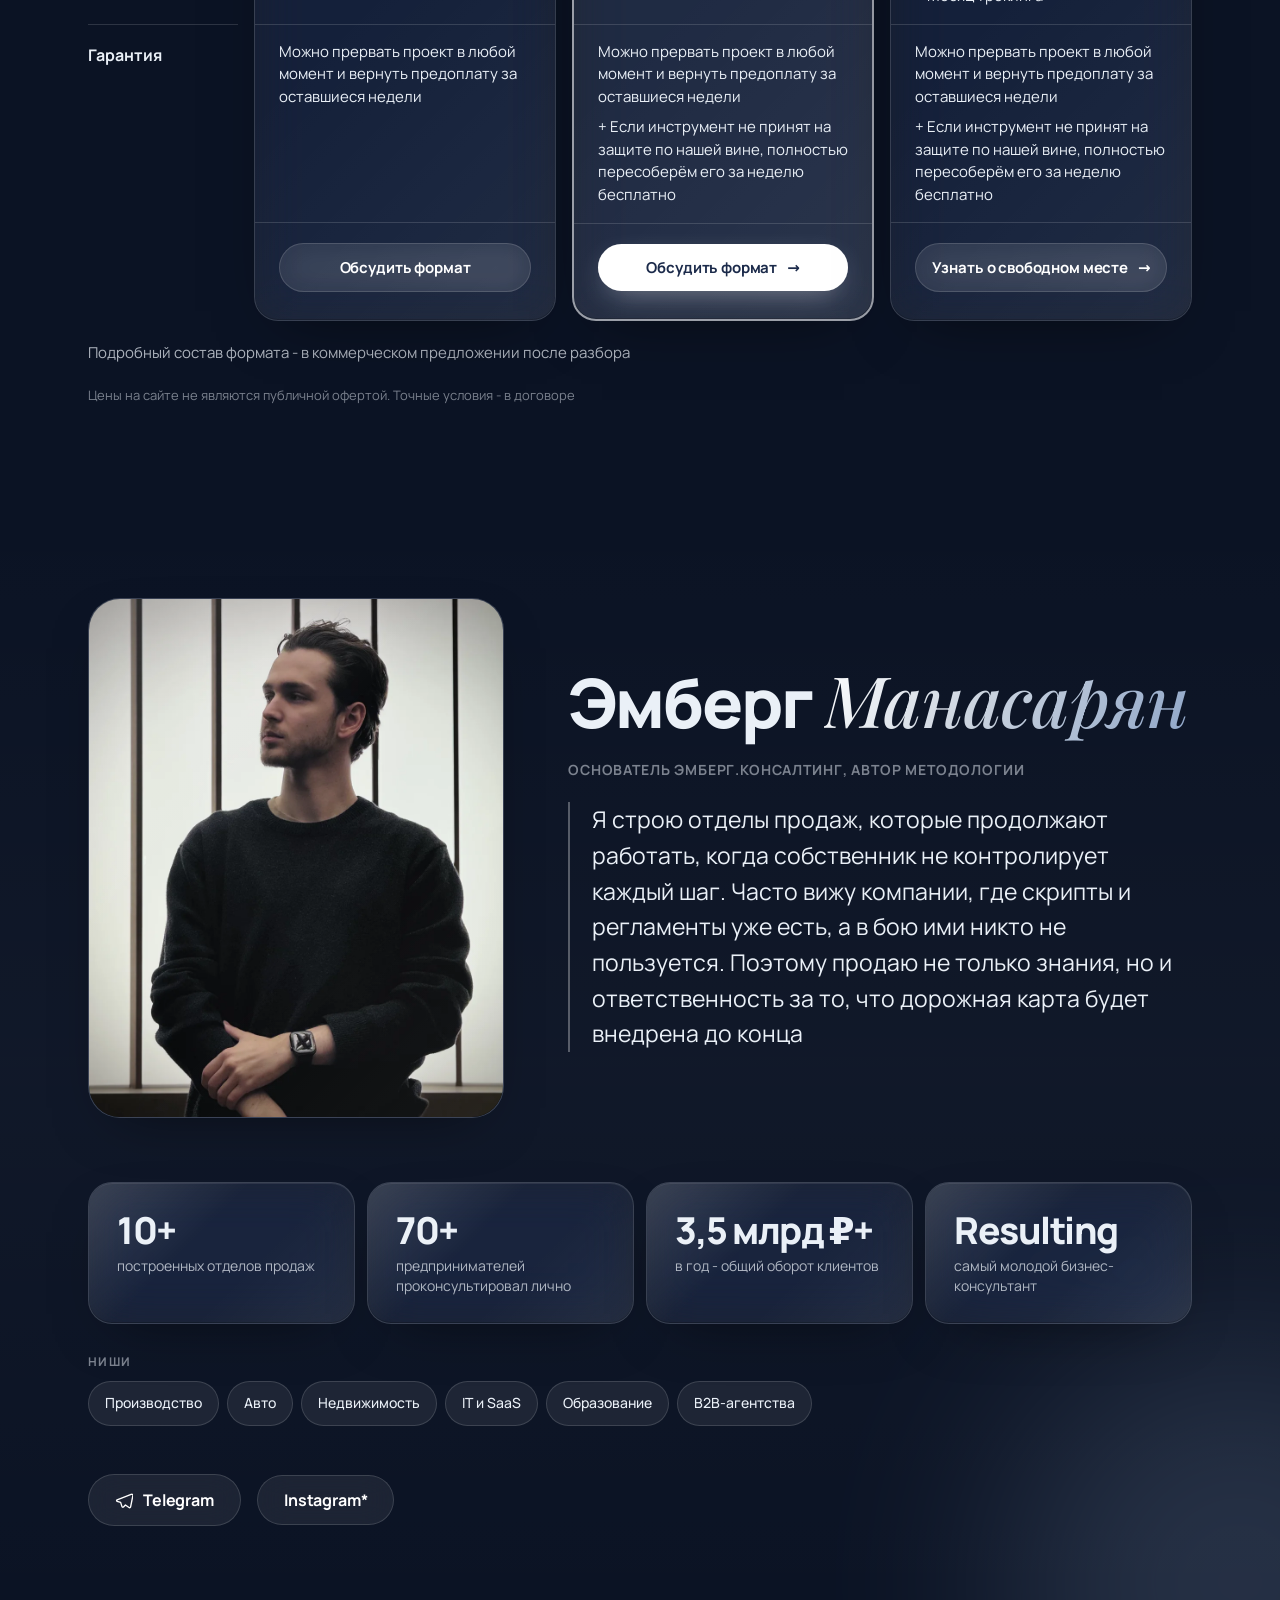
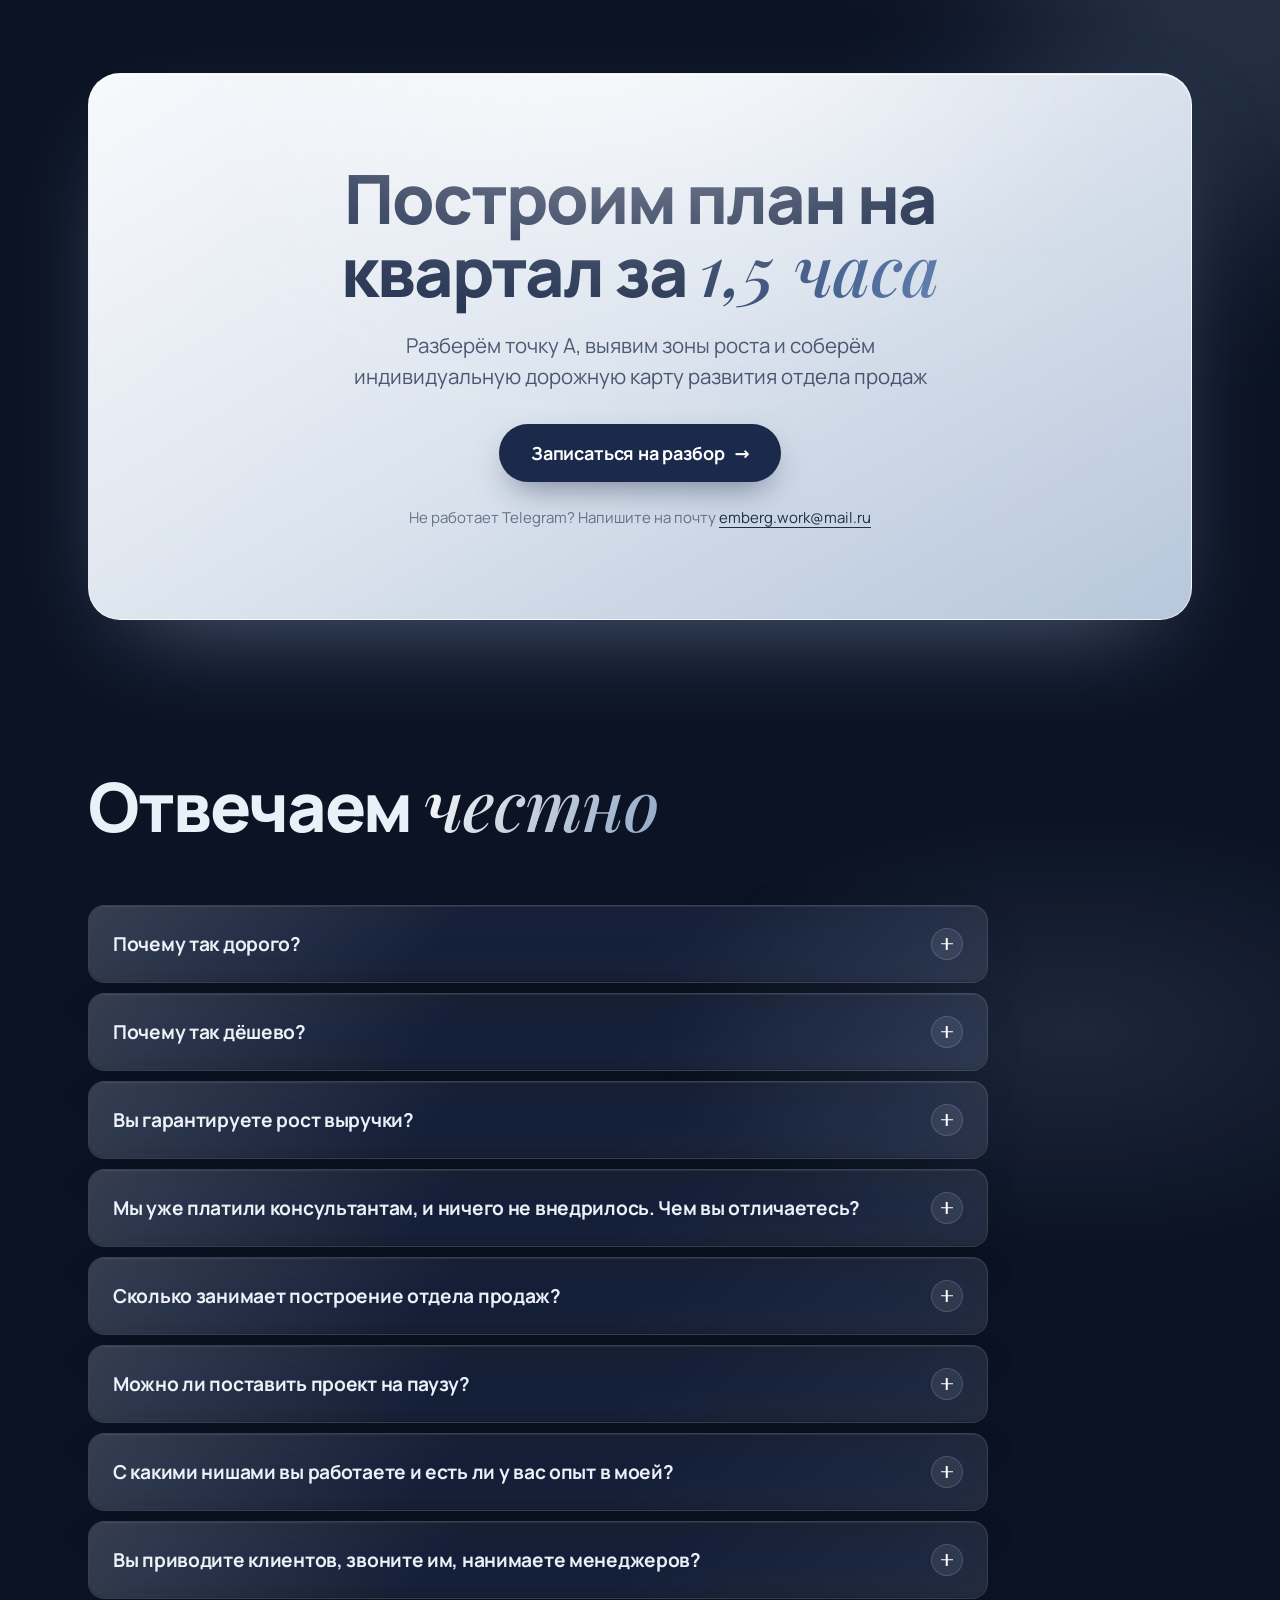
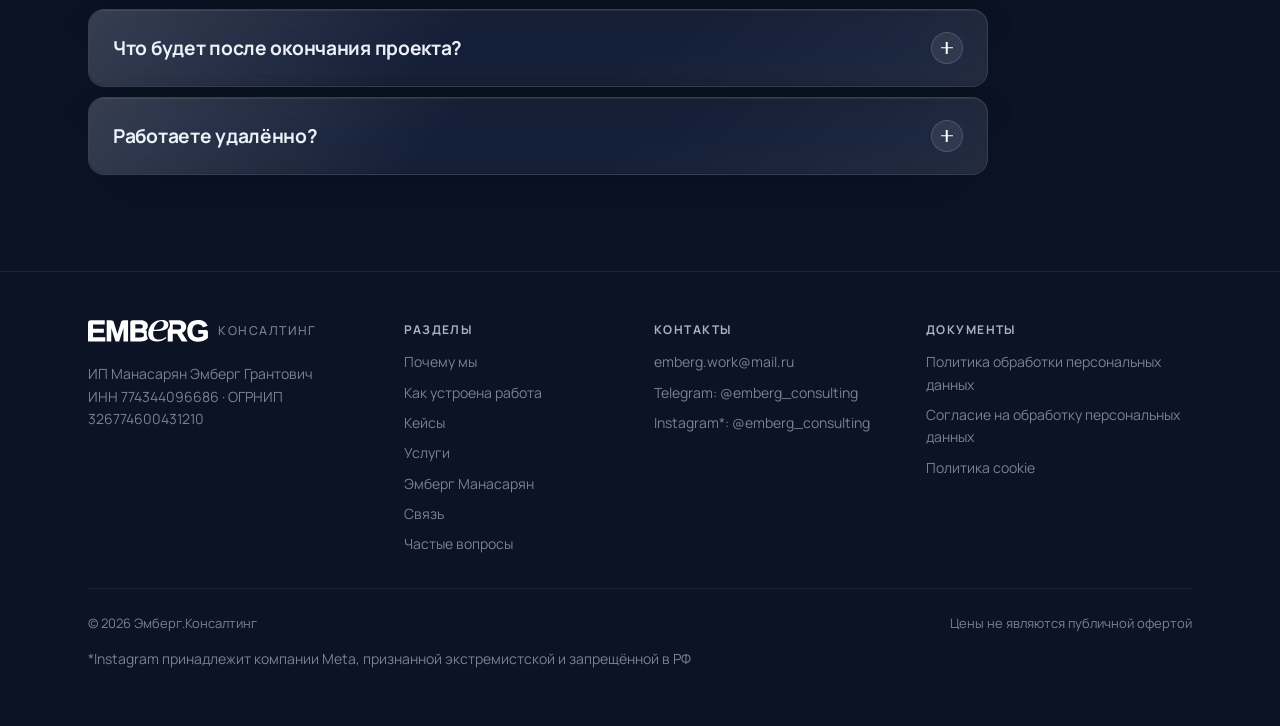
==== commit d32cfa63: "Правки текстов: тариф 90к, цитата основателя, FAQ «Почему так дёшево» Co-Authored-By: Claude Opus 5." ====
--- a/index.html
+++ b/index.html
@@ -29,7 +29,7 @@
 <link rel="stylesheet" href="assets/style.css?v=20">
 <script>try{if(/[?&]font=2/.test(location.search)){document.documentElement.classList.add("font-v2");var l=document.createElement("link");l.rel="stylesheet";l.href="assets/fonts-v2.css?v=1";document.head.appendChild(l)}}catch(e){}</script>
 <script type="application/ld+json">
-{"@context":"https://schema.org","@graph":[{"@type":"WebSite","@id":"https://emberg.consulting/#website","url":"https://emberg.consulting/","name":"Эмберг.Консалтинг","alternateName":["Emberg Consulting","Эмберг Консалтинг","emberg.consulting"],"inLanguage":"ru-RU","publisher":{"@id":"https://emberg.consulting/#org"}},{"@type":"WebPage","@id":"https://emberg.consulting/#webpage","url":"https://emberg.consulting/","name":"Эмберг.Консалтинг - построение отделов продаж | Эмберг Манасарян","isPartOf":{"@id":"https://emberg.consulting/#website"},"about":{"@id":"https://emberg.consulting/#org"},"inLanguage":"ru-RU","dateModified":"2026-10-29"},{"@type":"ProfessionalService","@id":"https://emberg.consulting/#org","name":"Эмберг.Консалтинг","alternateName":["Emberg Consulting","Эмберг Консалтинг","emberg.consulting"],"legalName":"ИП Манасарян Эмберг Грантович","taxID":"774344096686","description":"Консалтинг по построению отделов продаж для малого и среднего бизнеса: разбор отдела продаж, дорожная карта, регламенты, скрипты, CRM и управление по цифрам","url":"https://emberg.consulting/","logo":"https://emberg.consulting/assets/img/logo.png","image":"https://emberg.consulting/assets/img/og.jpg","email":"emberg.work@mail.ru","founder":{"@id":"https://emberg.consulting/#person"},"areaServed":"RU","priceRange":"9 000-90 000 ₽","knowsAbout":["построение отдела продаж","скрипты продаж","регламенты отдела продаж","внедрение CRM","воронка продаж","мотивация менеджеров по продажам","найм менеджеров по продажам","управление отделом продаж"],"contactPoint":{"@type":"ContactPoint","contactType":"sales","url":"https://t.me/emberg_consulting","email":"emberg.work@mail.ru","availableLanguage":"ru"},"sameAs":["https://t.me/emberg_consulting","https://instagram.com/emberg_consulting"],"hasOfferCatalog":{"@type":"OfferCatalog","name":"Услуги по построению отдела продаж","itemListElement":[{"@type":"Offer","name":"Разбор отдела продаж","description":"Встреча 1,5 часа с Эмбергом Манасаряном: точка А, где теряются деньги, дорожная карта на квартал. Стоимость засчитывается в первую оплату при продолжении работы","price":9000,"priceCurrency":"RUB","url":"https://emberg.consulting/#services","availability":"https://schema.org/InStock","itemOffered":{"@type":"Service","@id":"https://emberg.consulting/#service-audit","name":"Разбор отдела продаж","serviceType":"Аудит отдела продаж","provider":{"@id":"https://emberg.consulting/#org"}}},{"@type":"Offer","name":"Построение отдела продаж своей командой","description":"Записанные лекции и персональный трекер, ваша команда собирает инструменты по методике","priceCurrency":"RUB","price":20000,"priceSpecification":{"@type":"UnitPriceSpecification","price":20000,"priceCurrency":"RUB","unitText":"неделя","referenceQuantity":{"@type":"QuantitativeValue","value":1,"unitCode":"WEE"}},"url":"https://emberg.consulting/#services","availability":"https://schema.org/InStock","itemOffered":{"@type":"Service","name":"Построение отдела продаж своей командой","serviceType":"Построение отдела продаж","provider":{"@id":"https://emberg.consulting/#org"}}},{"@type":"Offer","name":"Построение отдела продаж нашей командой","description":"Методист и профильные специалисты делают инструменты за вас: CRM, скрипты, регламенты, тренинги","priceCurrency":"RUB","price":40000,"priceSpecification":{"@type":"UnitPriceSpecification","price":40000,"priceCurrency":"RUB","unitText":"неделя","referenceQuantity":{"@type":"QuantitativeValue","value":1,"unitCode":"WEE"}},"url":"https://emberg.consulting/#services","availability":"https://schema.org/InStock","itemOffered":{"@type":"Service","name":"Построение отдела продаж нашей командой","serviceType":"Построение отдела продаж под ключ","provider":{"@id":"https://emberg.consulting/#org"}}},{"@type":"Offer","name":"Специальный проект","description":"Эмберг лично ведёт проект и команду, 1 проект одновременно","priceCurrency":"RUB","price":90000,"priceSpecification":{"@type":"UnitPriceSpecification","price":90000,"priceCurrency":"RUB","unitText":"неделя","referenceQuantity":{"@type":"QuantitativeValue","value":1,"unitCode":"WEE"}},"url":"https://emberg.consulting/#services","availability":"https://schema.org/InStock","itemOffered":{"@type":"Service","name":"Специальный проект по построению отдела продаж","serviceType":"Построение отдела продаж под ключ","provider":{"@id":"https://emberg.consulting/#org"}}}]}},{"@type":"Person","@id":"https://emberg.consulting/#person","name":"Эмберг Манасарян","alternateName":["Emberg Manasaryan","Эмберг"],"jobTitle":"Основатель Эмберг.Консалтинг, автор методологии","url":"https://emberg.consulting/#about","image":"https://emberg.consulting/assets/img/emberg.webp","worksFor":{"@id":"https://emberg.consulting/#org"},"knowsAbout":["построение отдела продаж","управление продажами","управление отделом продаж","CRM","скрипты продаж","регламенты отдела продаж"],"sameAs":["https://t.me/emberg_consulting","https://instagram.com/emberg_consulting"],"givenName":"Эмберг","familyName":"Манасарян","description":"Основатель Эмберг.Консалтинг (Emberg Consulting), консультант по построению отделов продаж для малого и среднего бизнеса. Ранее - бизнес-консультант в Resulting"},{"@type":"FAQPage","@id":"https://emberg.consulting/#faq","mainEntity":[{"@type":"Question","name":"Почему так дорого?","acceptedAnswer":{"@type":"Answer","text":"Сравнивать стоит не с ценой курса, а с тем, во что обходится отдел продаж без системы: заявки, за которые вы уже заплатили маркетингу, уходят без сделки, а знания уходят вместе с сильными сотрудниками. Мы продаём не документ, а ответственность за то, что инструменты будут внедрены и приняты вашей командой\n\nРиск при этом на нашей стороне: прервать проект можно в любой момент и вернуть предоплату за оставшиеся недели. А если бюджет ограничен, начните с формата «Своей командой» за 20 тыс. ₽ в неделю"}},{"@type":"Question","name":"Почему так дёшево?","acceptedAnswer":{"@type":"Answer","text":"Наша цель - научить как можно больше компаний продавать экологично: без давления на клиента, выгорания менеджеров и зависимости от одного сильного продавца. Мы верим, что малый и средний бизнес растёт быстрее, когда у него есть понятная система продаж, и хотим, чтобы она была доступна не только крупным компаниям\n\nНиже цена не за счёт качества. Методику мы отработали на десятке отделов продаж, поэтому не изобретаем инструменты с нуля под каждого клиента, а адаптируем готовые решения под ваш бизнес"}},{"@type":"Question","name":"Вы гарантируете рост выручки?","acceptedAnswer":{"@type":"Answer","text":"Нет, и честно скажем почему: на выручку влияют рынок, маркетинг и ваши решения, а мы их не контролируем. Мы гарантируем другое: дорожная карта будет внедрена целиком. Каждый инструмент вы принимаете на защите. Если инструмент не принят по нашей вине, в форматах «Нашей командой» и «Специальный проект» полностью пересобираем его за неделю бесплатно"}},{"@type":"Question","name":"Мы уже платили консультантам, и ничего не внедрилось. Чем вы отличаетесь?","acceptedAnswer":{"@type":"Answer","text":"Обычно внедрение ломается в трёх местах: инструменты пишут без участия команды, после сдачи документа подрядчик уходит, а внутри не остаётся человека, который за них отвечает. Мы собираем фактуру у менеджеров, не идём дальше, пока этап не работает, и возвращаемся после проекта проверить, что прижилось"}},{"@type":"Question","name":"Сколько занимает построение отдела продаж?","acceptedAnswer":{"@type":"Answer","text":"В среднем 1,5-3 месяца. Точный срок называем после разбора: он зависит от того, что в отделе уже работает, а что придётся строить с нуля"}},{"@type":"Question","name":"Можно ли поставить проект на паузу?","acceptedAnswer":{"@type":"Answer","text":"Да. В формате «Своей командой» можно 1 раз за проект бесплатно взять паузу до 2 недель, в формате «Нашей командой» - 2 раза. В «Специальном проекте» условия паузы обсуждаем индивидуально. На время паузы условия работы сохраняются"}},{"@type":"Question","name":"С какими нишами вы работаете и есть ли у вас опыт в моей?","acceptedAnswer":{"@type":"Answer","text":"Мы работаем с компаниями, где продажа идёт через звонок, встречу или переписку и в отделе есть хотя бы один менеджер. У нас уже есть опыт в производстве и дистрибуции, недвижимости, экспорте авто, IT, онлайн-образовании, B2B-услугах, туризме, розничной торговле и других нишах. Не берём в работу компании, где клиент выбирает только по цене, наличию и срокам\n\nЕсли вашей ниши нет в списке, это не проблема. Отдел продаж в стоматологии и на производстве устроен одинаково: заявка, квалификация, встреча, дожим, повторная продажа. Специфику вашего рынка мы собираем на разборе и в начале построения - интервьюируем вас, менеджеров и клиентов. Поэтому инструменты строятся под ваш бизнес, а не по шаблону"}},{"@type":"Question","name":"Вы приводите клиентов, звоните им, нанимаете менеджеров?","acceptedAnswer":{"@type":"Answer","text":"Нет, мы не продаём за вас: не звоним вашим клиентам, не ведём переписку и не запускаем рекламу. Мы строим систему, в которой это делает ваша команда, и отвечаем за то, что происходит после заявки. Если лидов не хватает, подключаем партнёров по маркетингу или помогаем настроить исходящие продажи силами ваших менеджеров\n\nС наймом то же самое: мы пишем профили должностей, мотивацию и воронку найма, а при необходимости подключаем рекрутера. Так новые люди приходят в готовую систему и быстрее начинают продавать"}},{"@type":"Question","name":"Что будет после окончания проекта?","acceptedAnswer":{"@type":"Answer","text":"У вас остаются регламенты, скрипты и база знаний в Notion и CRM. Они не зависят от конкретных людей. После проекта мы бесплатно возвращаемся на контрольный аудит через 1 месяц, а в форматах «Нашей командой» и «Специальный проект» - ещё и через 3 месяца. Проверяем, что работает, и при необходимости дорабатываем"}},{"@type":"Question","name":"Работаете удалённо?","acceptedAnswer":{"@type":"Answer","text":"Да, все встречи проходят в Zoom"}}]}]}
+{"@context":"https://schema.org","@graph":[{"@type":"WebSite","@id":"https://emberg.consulting/#website","url":"https://emberg.consulting/","name":"Эмберг.Консалтинг","alternateName":["Emberg Consulting","Эмберг Консалтинг","emberg.consulting"],"inLanguage":"ru-RU","publisher":{"@id":"https://emberg.consulting/#org"}},{"@type":"WebPage","@id":"https://emberg.consulting/#webpage","url":"https://emberg.consulting/","name":"Эмберг.Консалтинг - построение отделов продаж | Эмберг Манасарян","isPartOf":{"@id":"https://emberg.consulting/#website"},"about":{"@id":"https://emberg.consulting/#org"},"inLanguage":"ru-RU","dateModified":"2026-10-29"},{"@type":"ProfessionalService","@id":"https://emberg.consulting/#org","name":"Эмберг.Консалтинг","alternateName":["Emberg Consulting","Эмберг Консалтинг","emberg.consulting"],"legalName":"ИП Манасарян Эмберг Грантович","taxID":"774344096686","description":"Консалтинг по построению отделов продаж для малого и среднего бизнеса: разбор отдела продаж, дорожная карта, регламенты, скрипты, CRM и управление по цифрам","url":"https://emberg.consulting/","logo":"https://emberg.consulting/assets/img/logo.png","image":"https://emberg.consulting/assets/img/og.jpg","email":"emberg.work@mail.ru","founder":{"@id":"https://emberg.consulting/#person"},"areaServed":"RU","priceRange":"9 000-90 000 ₽","knowsAbout":["построение отдела продаж","скрипты продаж","регламенты отдела продаж","внедрение CRM","воронка продаж","мотивация менеджеров по продажам","найм менеджеров по продажам","управление отделом продаж"],"contactPoint":{"@type":"ContactPoint","contactType":"sales","url":"https://t.me/emberg_consulting","email":"emberg.work@mail.ru","availableLanguage":"ru"},"sameAs":["https://t.me/emberg_consulting","https://instagram.com/emberg_consulting"],"hasOfferCatalog":{"@type":"OfferCatalog","name":"Услуги по построению отдела продаж","itemListElement":[{"@type":"Offer","name":"Разбор отдела продаж","description":"Встреча 1,5 часа с Эмбергом Манасаряном: точка А, где теряются деньги, дорожная карта на квартал. Стоимость засчитывается в первую оплату при продолжении работы","price":9000,"priceCurrency":"RUB","url":"https://emberg.consulting/#services","availability":"https://schema.org/InStock","itemOffered":{"@type":"Service","@id":"https://emberg.consulting/#service-audit","name":"Разбор отдела продаж","serviceType":"Аудит отдела продаж","provider":{"@id":"https://emberg.consulting/#org"}}},{"@type":"Offer","name":"Построение отдела продаж своей командой","description":"Записанные лекции и персональный трекер, ваша команда собирает инструменты по методике","priceCurrency":"RUB","price":20000,"priceSpecification":{"@type":"UnitPriceSpecification","price":20000,"priceCurrency":"RUB","unitText":"неделя","referenceQuantity":{"@type":"QuantitativeValue","value":1,"unitCode":"WEE"}},"url":"https://emberg.consulting/#services","availability":"https://schema.org/InStock","itemOffered":{"@type":"Service","name":"Построение отдела продаж своей командой","serviceType":"Построение отдела продаж","provider":{"@id":"https://emberg.consulting/#org"}}},{"@type":"Offer","name":"Построение отдела продаж нашей командой","description":"Методист и профильные специалисты делают инструменты за вас: CRM, скрипты, регламенты, тренинги","priceCurrency":"RUB","price":40000,"priceSpecification":{"@type":"UnitPriceSpecification","price":40000,"priceCurrency":"RUB","unitText":"неделя","referenceQuantity":{"@type":"QuantitativeValue","value":1,"unitCode":"WEE"}},"url":"https://emberg.consulting/#services","availability":"https://schema.org/InStock","itemOffered":{"@type":"Service","name":"Построение отдела продаж нашей командой","serviceType":"Построение отдела продаж под ключ","provider":{"@id":"https://emberg.consulting/#org"}}},{"@type":"Offer","name":"Специальный проект","description":"Эмберг лично ведёт проект и команду, берём только 1 проект","priceCurrency":"RUB","price":90000,"priceSpecification":{"@type":"UnitPriceSpecification","price":90000,"priceCurrency":"RUB","unitText":"неделя","referenceQuantity":{"@type":"QuantitativeValue","value":1,"unitCode":"WEE"}},"url":"https://emberg.consulting/#services","availability":"https://schema.org/InStock","itemOffered":{"@type":"Service","name":"Специальный проект по построению отдела продаж","serviceType":"Построение отдела продаж под ключ","provider":{"@id":"https://emberg.consulting/#org"}}}]}},{"@type":"Person","@id":"https://emberg.consulting/#person","name":"Эмберг Манасарян","alternateName":["Emberg Manasaryan","Эмберг"],"jobTitle":"Основатель Эмберг.Консалтинг, автор методологии","url":"https://emberg.consulting/#about","image":"https://emberg.consulting/assets/img/emberg.webp","worksFor":{"@id":"https://emberg.consulting/#org"},"knowsAbout":["построение отдела продаж","управление продажами","управление отделом продаж","CRM","скрипты продаж","регламенты отдела продаж"],"sameAs":["https://t.me/emberg_consulting","https://instagram.com/emberg_consulting"],"givenName":"Эмберг","familyName":"Манасарян","description":"Основатель Эмберг.Консалтинг (Emberg Consulting), консультант по построению отделов продаж для малого и среднего бизнеса. Ранее - бизнес-консультант в Resulting"},{"@type":"FAQPage","@id":"https://emberg.consulting/#faq","mainEntity":[{"@type":"Question","name":"Почему так дорого?","acceptedAnswer":{"@type":"Answer","text":"Сравнивать стоит не с ценой курса, а с тем, во что обходится отдел продаж без системы: заявки, за которые вы уже заплатили маркетингу, уходят без сделки, а знания уходят вместе с сильными сотрудниками. Мы продаём не документ, а ответственность за то, что инструменты будут внедрены и приняты вашей командой\n\nРиск при этом на нашей стороне: прервать проект можно в любой момент и вернуть предоплату за оставшиеся недели. А если бюджет ограничен, начните с формата «Своей командой» за 20 тыс. ₽ в неделю"}},{"@type":"Question","name":"Почему так дёшево?","acceptedAnswer":{"@type":"Answer","text":"Наша цель - научить как можно больше компаний продавать экологично: без давления на клиента, выгорания менеджеров и зависимости от одного сильного продавца. Мы верим, что малый и средний бизнес растёт быстрее, когда у него есть понятная система продаж, и хотим, чтобы она была доступна не только крупным компаниям\n\nМетодику мы отработали на десятке отделов продаж, поэтому не изобретаем инструменты с нуля под каждого клиента, а адаптируем готовые решения под ваш бизнес. При этом качество, которое мы предлагаем, выше, чем у частных экспертов, за счёт насмотренности и работы команды экспертов"}},{"@type":"Question","name":"Вы гарантируете рост выручки?","acceptedAnswer":{"@type":"Answer","text":"Нет, и честно скажем почему: на выручку влияют рынок, маркетинг и ваши решения, а мы их не контролируем. Мы гарантируем другое: дорожная карта будет внедрена целиком. Каждый инструмент вы принимаете на защите. Если инструмент не принят по нашей вине, в форматах «Нашей командой» и «Специальный проект» полностью пересобираем его за неделю бесплатно"}},{"@type":"Question","name":"Мы уже платили консультантам, и ничего не внедрилось. Чем вы отличаетесь?","acceptedAnswer":{"@type":"Answer","text":"Обычно внедрение ломается в трёх местах: инструменты пишут без участия команды, после сдачи документа подрядчик уходит, а внутри не остаётся человека, который за них отвечает. Мы собираем фактуру у менеджеров, не идём дальше, пока этап не работает, и возвращаемся после проекта проверить, что прижилось"}},{"@type":"Question","name":"Сколько занимает построение отдела продаж?","acceptedAnswer":{"@type":"Answer","text":"В среднем 1,5-3 месяца. Точный срок называем после разбора: он зависит от того, что в отделе уже работает, а что придётся строить с нуля"}},{"@type":"Question","name":"Можно ли поставить проект на паузу?","acceptedAnswer":{"@type":"Answer","text":"Да. В формате «Своей командой» можно 1 раз за проект бесплатно взять паузу до 2 недель, в формате «Нашей командой» - 2 раза. В «Специальном проекте» условия паузы обсуждаем индивидуально. На время паузы условия работы сохраняются"}},{"@type":"Question","name":"С какими нишами вы работаете и есть ли у вас опыт в моей?","acceptedAnswer":{"@type":"Answer","text":"Мы работаем с компаниями, где продажа идёт через звонок, встречу или переписку и в отделе есть хотя бы один менеджер. У нас уже есть опыт в производстве и дистрибуции, недвижимости, экспорте авто, IT, онлайн-образовании, B2B-услугах, туризме, розничной торговле и других нишах. Не берём в работу компании, где клиент выбирает только по цене, наличию и срокам\n\nЕсли вашей ниши нет в списке, это не проблема. Отдел продаж в стоматологии и на производстве устроен одинаково: заявка, квалификация, встреча, дожим, повторная продажа. Специфику вашего рынка мы собираем на разборе и в начале построения - интервьюируем вас, менеджеров и клиентов. Поэтому инструменты строятся под ваш бизнес, а не по шаблону"}},{"@type":"Question","name":"Вы приводите клиентов, звоните им, нанимаете менеджеров?","acceptedAnswer":{"@type":"Answer","text":"Нет, мы не продаём за вас: не звоним вашим клиентам, не ведём переписку и не запускаем рекламу. Мы строим систему, в которой это делает ваша команда, и отвечаем за то, что происходит после заявки. Если лидов не хватает, подключаем партнёров по маркетингу или помогаем настроить исходящие продажи силами ваших менеджеров\n\nС наймом то же самое: мы пишем профили должностей, мотивацию и воронку найма, а при необходимости подключаем рекрутера. Так новые люди приходят в готовую систему и быстрее начинают продавать"}},{"@type":"Question","name":"Что будет после окончания проекта?","acceptedAnswer":{"@type":"Answer","text":"У вас остаются регламенты, скрипты и база знаний в Notion и CRM. Они не зависят от конкретных людей. После проекта мы бесплатно возвращаемся на контрольный аудит через 1 месяц, а в форматах «Нашей командой» и «Специальный проект» - ещё и через 3 месяца. Проверяем, что работает, и при необходимости дорабатываем"}},{"@type":"Question","name":"Работаете удалённо?","acceptedAnswer":{"@type":"Answer","text":"Да, все встречи проходят в Zoom"}}]}]}
 </script>
 </head>
 <body>
@@ -239,7 +239,7 @@
         <div class="plan-head">
           <div class="plan-title"><h3 class="plan-name">Специальный проект</h3></div>
           <div class="plan-price">90 тыс. ₽ <span>/ неделя</span></div>
-          <p class="svc-desc">Эмберг лидирует команду и лично проводит консультации. Берём 1 проект одновременно</p>
+          <p class="svc-desc">Эмберг лидирует команду и лично проводит консультации. Берём только 1 проект</p>
         </div>
         <div class="plan-row"><span class="plan-lbl">Подходит, если</span><p>Компания растёт, важно не ошибиться и вырастить команду</p></div>
         <div class="plan-row"><span class="plan-lbl">Ваше время</span><p><b>2-3 часа</b> в неделю</p></div>
@@ -263,7 +263,7 @@
       <div class="about-text reveal">
         <h2 class="h-section">Эмберг <span class="accent">Манасарян</span></h2>
         <p class="about-role">Основатель Эмберг.Консалтинг, автор методологии</p>
-        <blockquote class="about-quote">Я строю отделы продаж, которые продолжают работать, когда собственник перестаёт их толкать. Часто вижу компании, где скрипты и регламенты уже есть, а в бою ими никто не пользуется. Поэтому продаю не знания, а ответственность за то, что дорожная карта будет внедрена до конца</blockquote>
+        <blockquote class="about-quote">Я строю отделы продаж, которые продолжают работать, когда собственник не контролирует каждый шаг. Часто вижу компании, где скрипты и регламенты уже есть, а в бою ими никто не пользуется. Поэтому продаю не только знания, но и ответственность за то, что дорожная карта будет внедрена до конца</blockquote>
       </div>
     </div>
     <div class="stats reveal-stagger">
@@ -304,7 +304,7 @@
     </div>
     <div class="faq reveal-stagger">
       <details class="glass"><summary>Почему так дорого?<span class="pm"></span></summary><div class="ans"><p>Сравнивать стоит не с ценой курса, а с тем, во что обходится отдел продаж без системы: заявки, за которые вы уже заплатили маркетингу, уходят без сделки, а знания уходят вместе с сильными сотрудниками. Мы продаём не документ, а ответственность за то, что инструменты будут внедрены и приняты вашей командой</p><p>Риск при этом на нашей стороне: прервать проект можно в любой момент и вернуть предоплату за оставшиеся недели. А если бюджет ограничен, начните с формата «Своей командой» за 20 тыс. ₽ в неделю</p></div></details>
-      <details class="glass"><summary>Почему так дёшево?<span class="pm"></span></summary><div class="ans"><p>Наша цель - научить как можно больше компаний продавать экологично: без давления на клиента, выгорания менеджеров и зависимости от одного сильного продавца. Мы верим, что малый и средний бизнес растёт быстрее, когда у него есть понятная система продаж, и хотим, чтобы она была доступна не только крупным компаниям</p><p>Ниже цена не за счёт качества. Методику мы отработали на десятке отделов продаж, поэтому не изобретаем инструменты с нуля под каждого клиента, а адаптируем готовые решения под ваш бизнес</p></div></details>
+      <details class="glass"><summary>Почему так дёшево?<span class="pm"></span></summary><div class="ans"><p>Наша цель - научить как можно больше компаний продавать экологично: без давления на клиента, выгорания менеджеров и зависимости от одного сильного продавца. Мы верим, что малый и средний бизнес растёт быстрее, когда у него есть понятная система продаж, и хотим, чтобы она была доступна не только крупным компаниям</p><p>Методику мы отработали на десятке отделов продаж, поэтому не изобретаем инструменты с нуля под каждого клиента, а адаптируем готовые решения под ваш бизнес. При этом качество, которое мы предлагаем, выше, чем у частных экспертов, за счёт насмотренности и работы команды экспертов</p></div></details>
       <details class="glass"><summary>Вы гарантируете рост выручки?<span class="pm"></span></summary><div class="ans"><p>Нет, и честно скажем почему: на выручку влияют рынок, маркетинг и ваши решения, а мы их не контролируем. Мы гарантируем другое: дорожная карта будет внедрена целиком. Каждый инструмент вы принимаете на защите. Если инструмент не принят по нашей вине, в форматах «Нашей командой» и «Специальный проект» полностью пересобираем его за неделю бесплатно</p></div></details>
       <details class="glass"><summary>Мы уже платили консультантам, и ничего не внедрилось. Чем вы отличаетесь?<span class="pm"></span></summary><div class="ans"><p>Обычно внедрение ломается в трёх местах: инструменты пишут без участия команды, после сдачи документа подрядчик уходит, а внутри не остаётся человека, который за них отвечает. Мы собираем фактуру у менеджеров, не идём дальше, пока этап не работает, и возвращаемся после проекта проверить, что прижилось</p></div></details>
       <details class="glass"><summary>Сколько занимает построение отдела продаж?<span class="pm"></span></summary><div class="ans"><p>В среднем 1,5-3 месяца. Точный срок называем после разбора: он зависит от того, что в отделе уже работает, а что придётся строить с нуля</p></div></details>
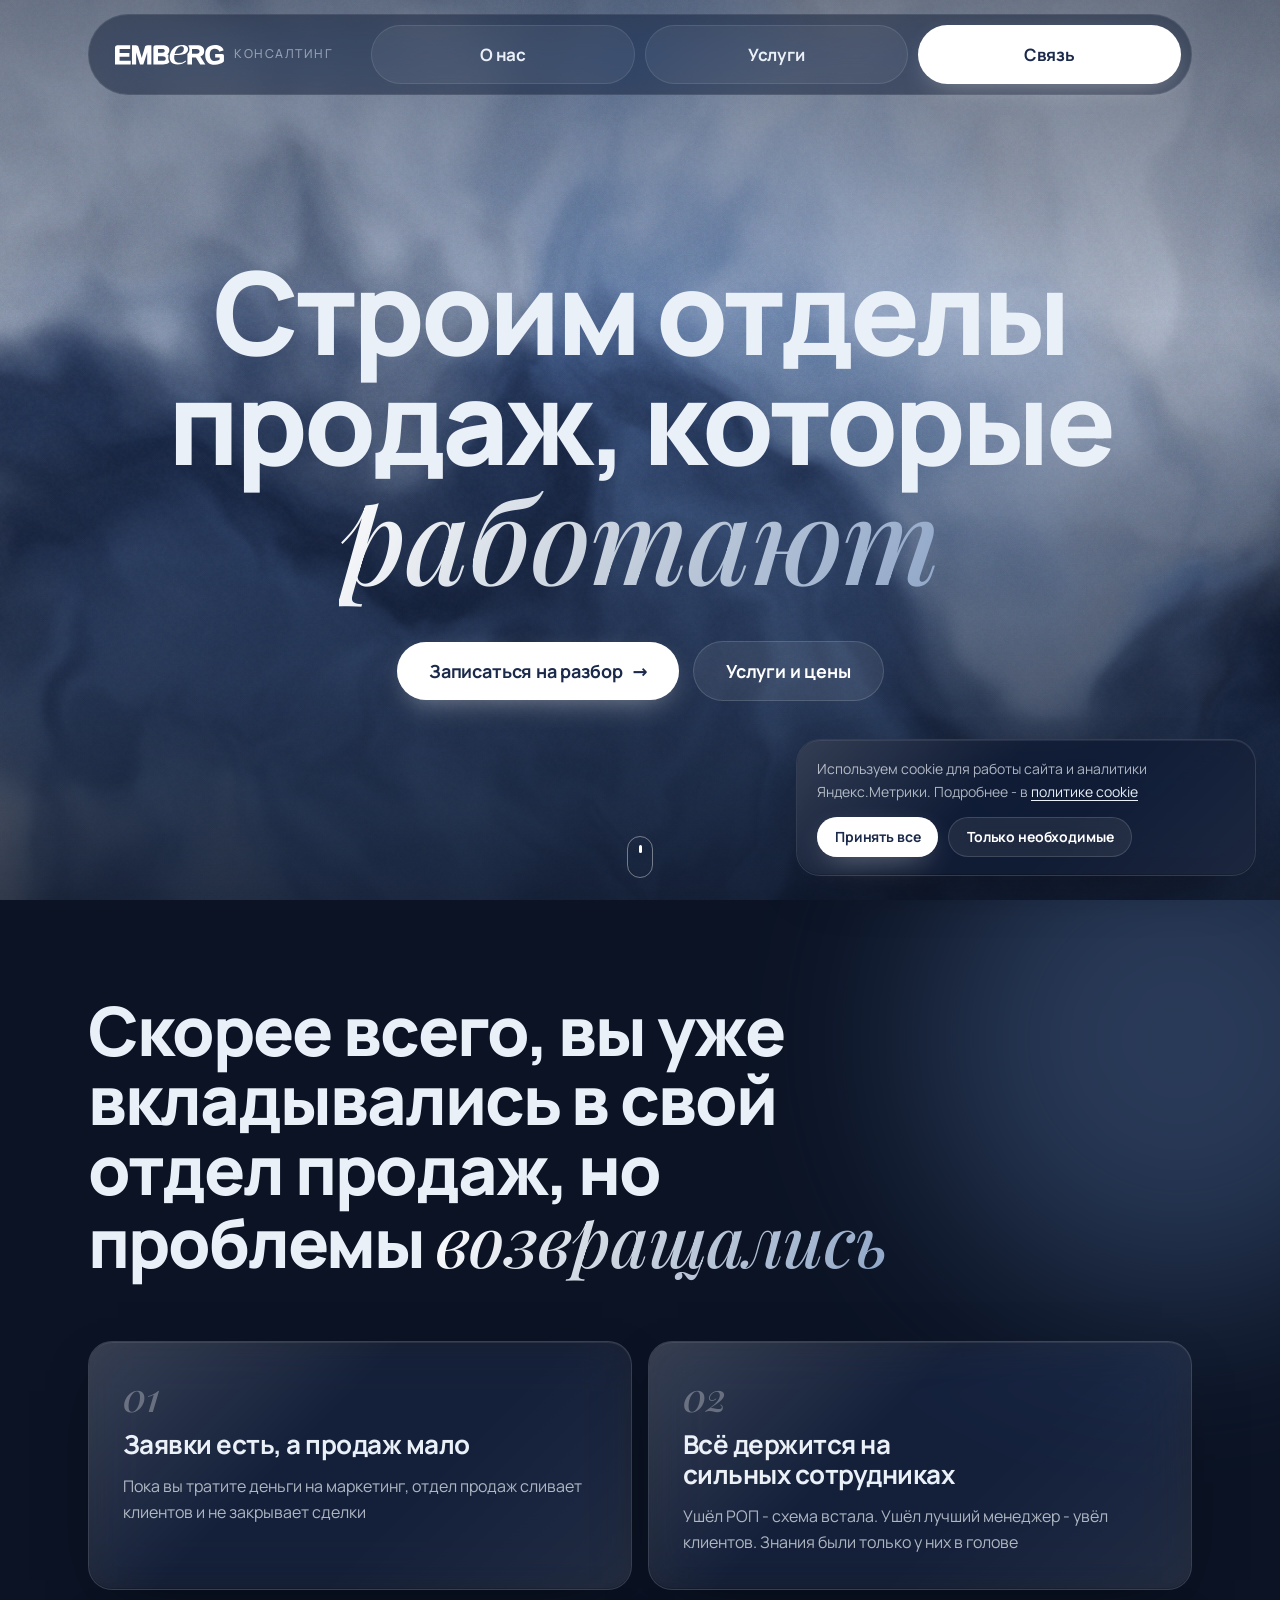
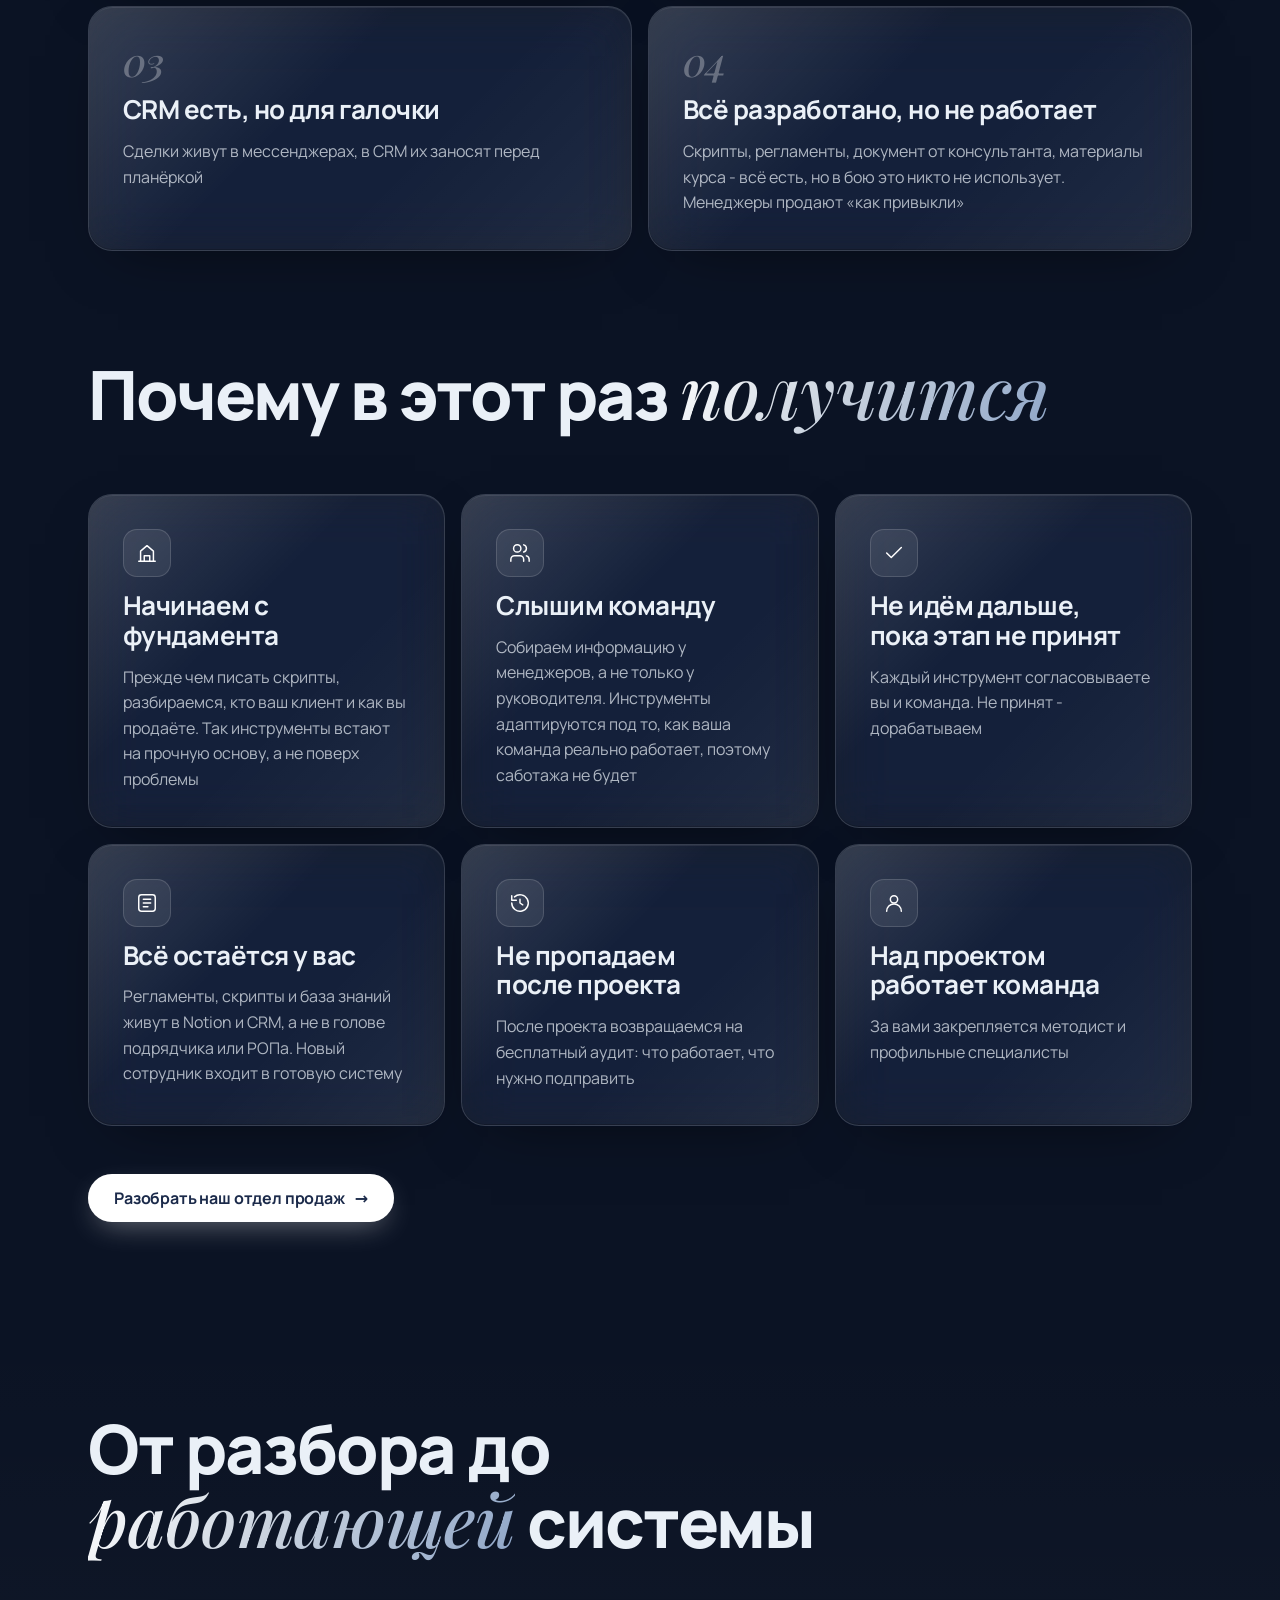
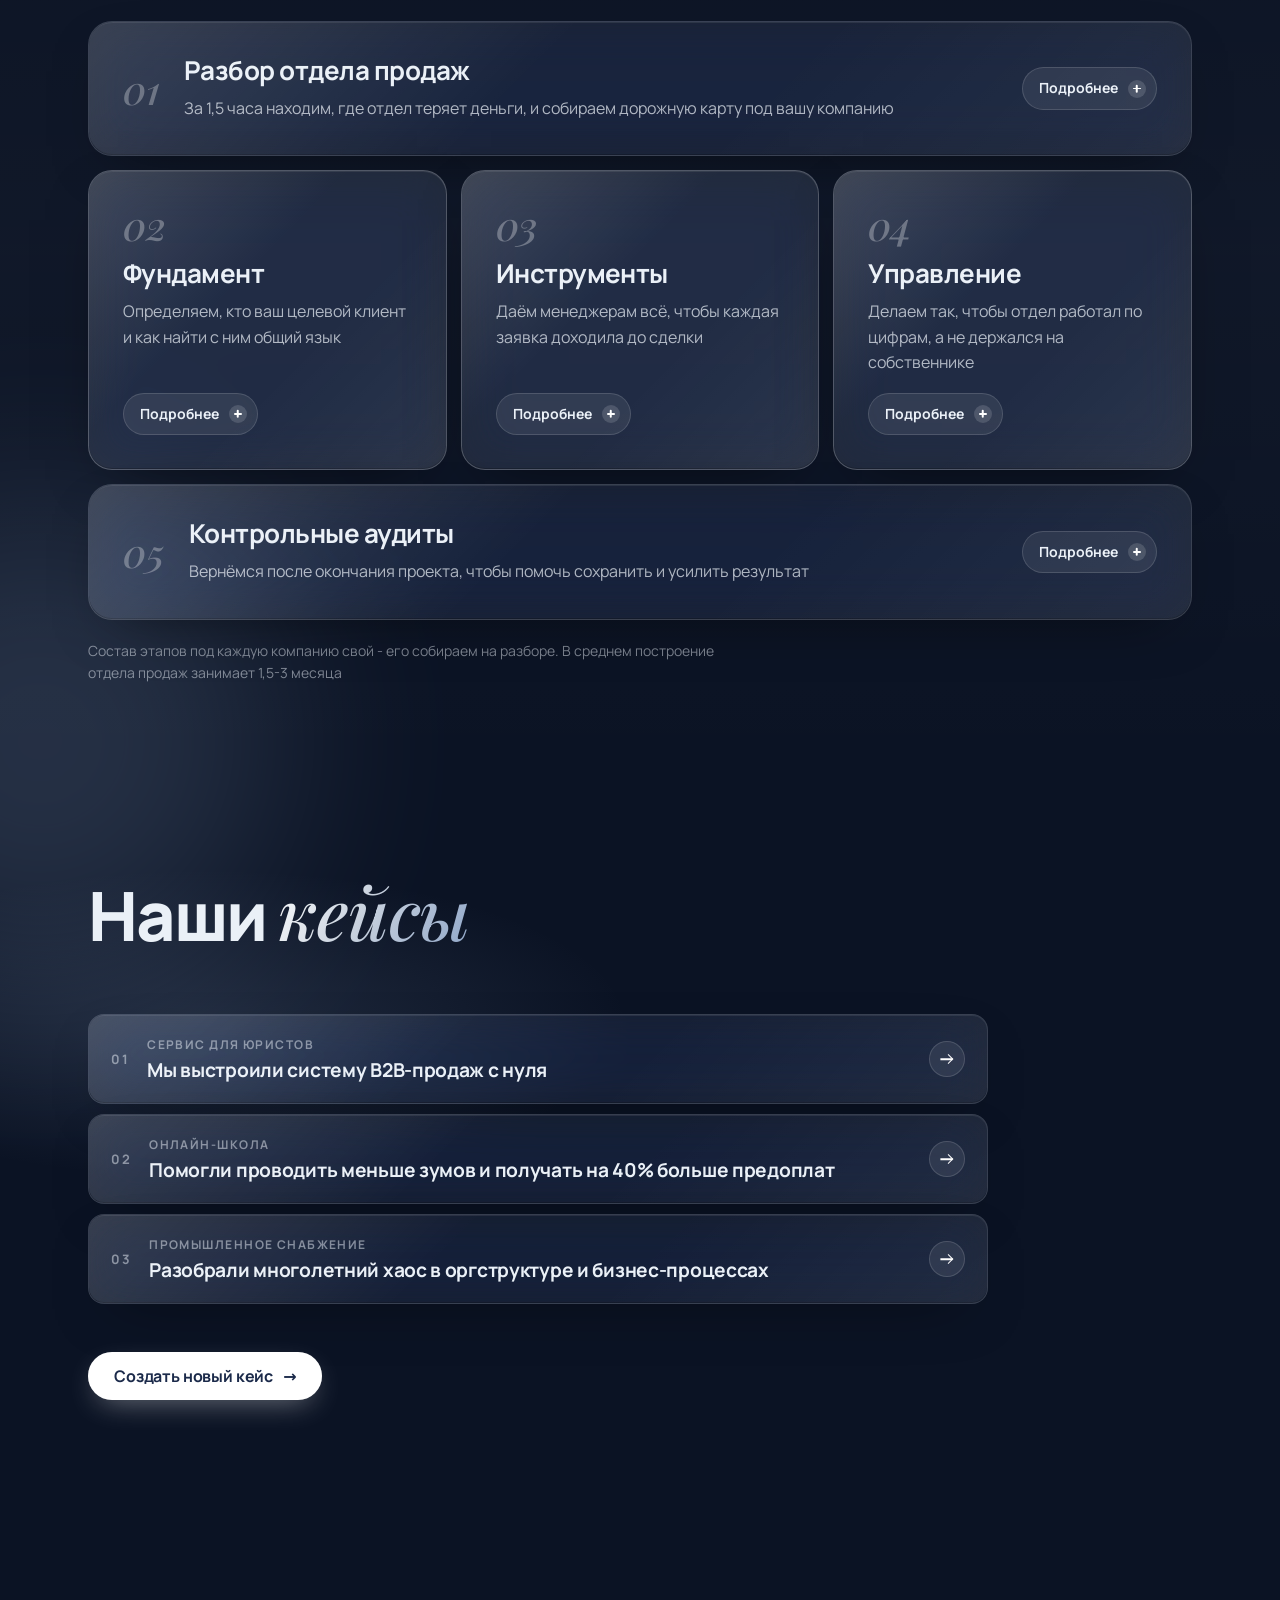
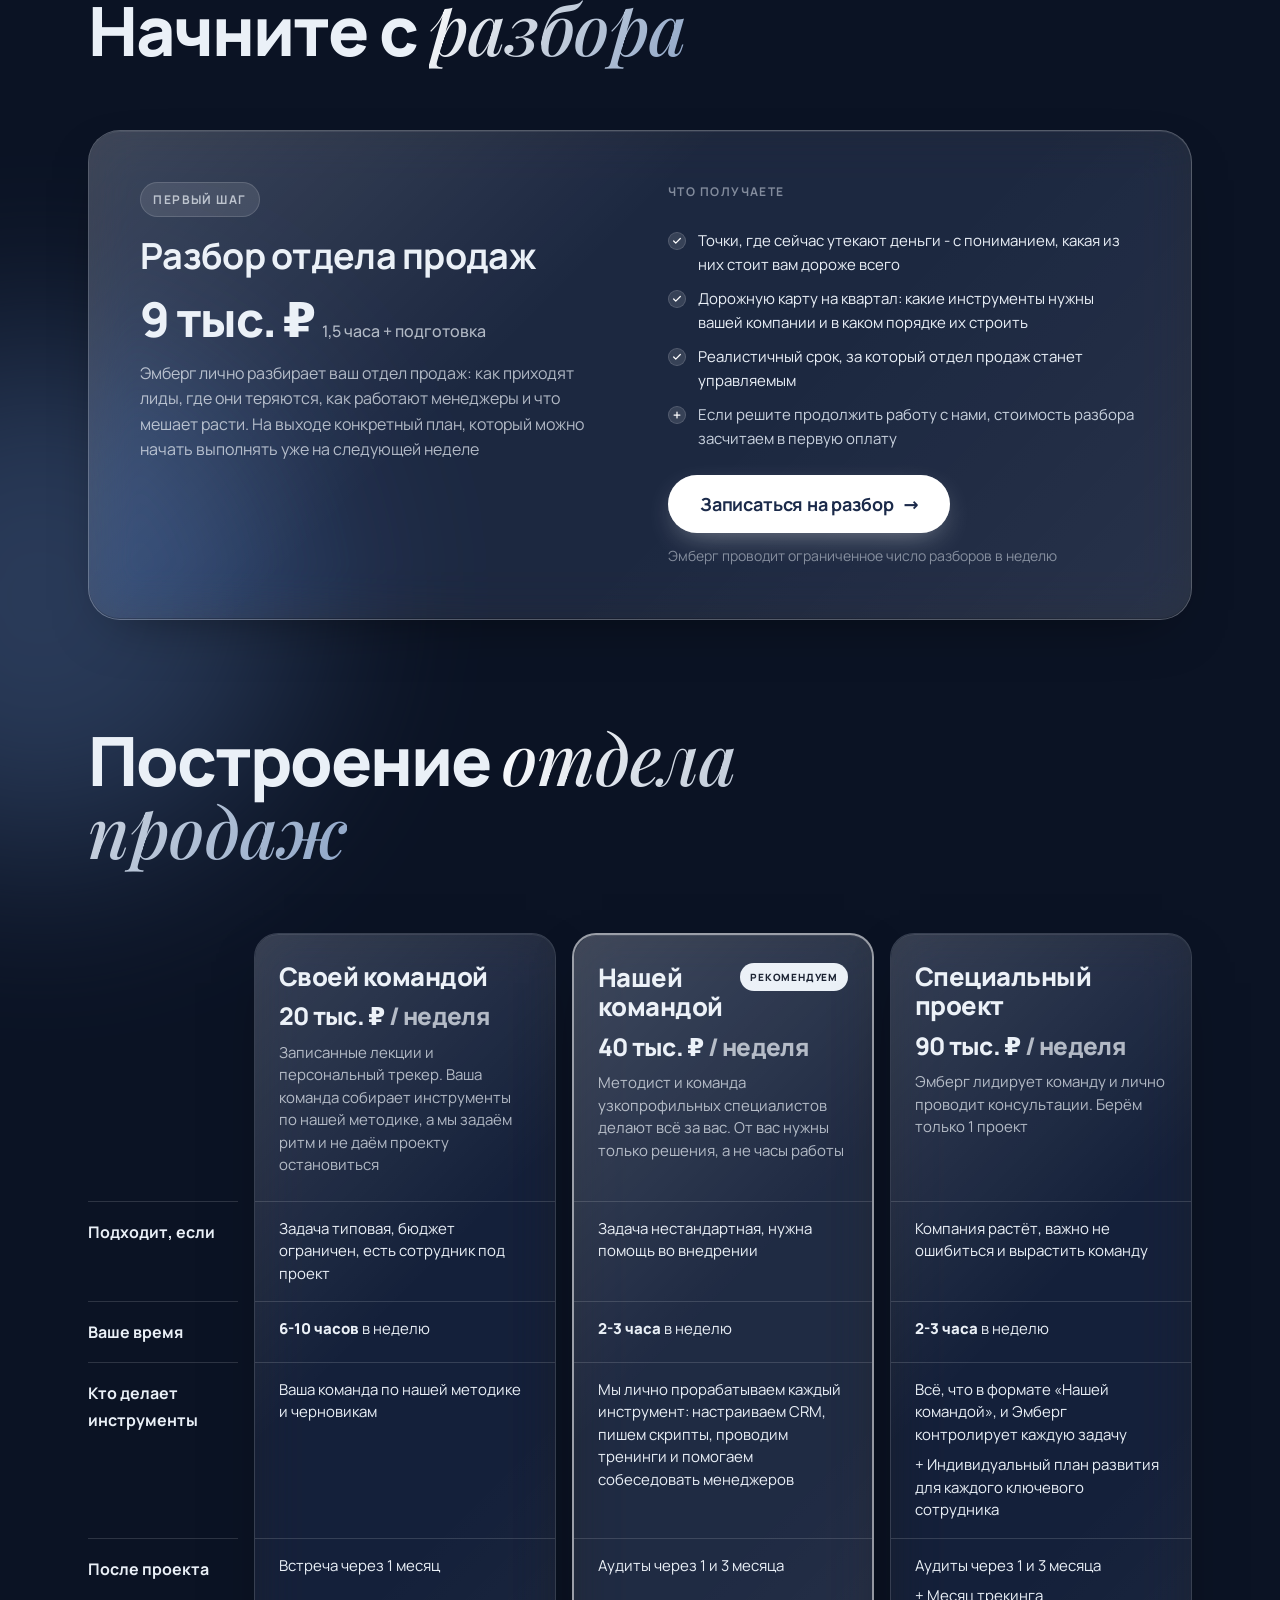
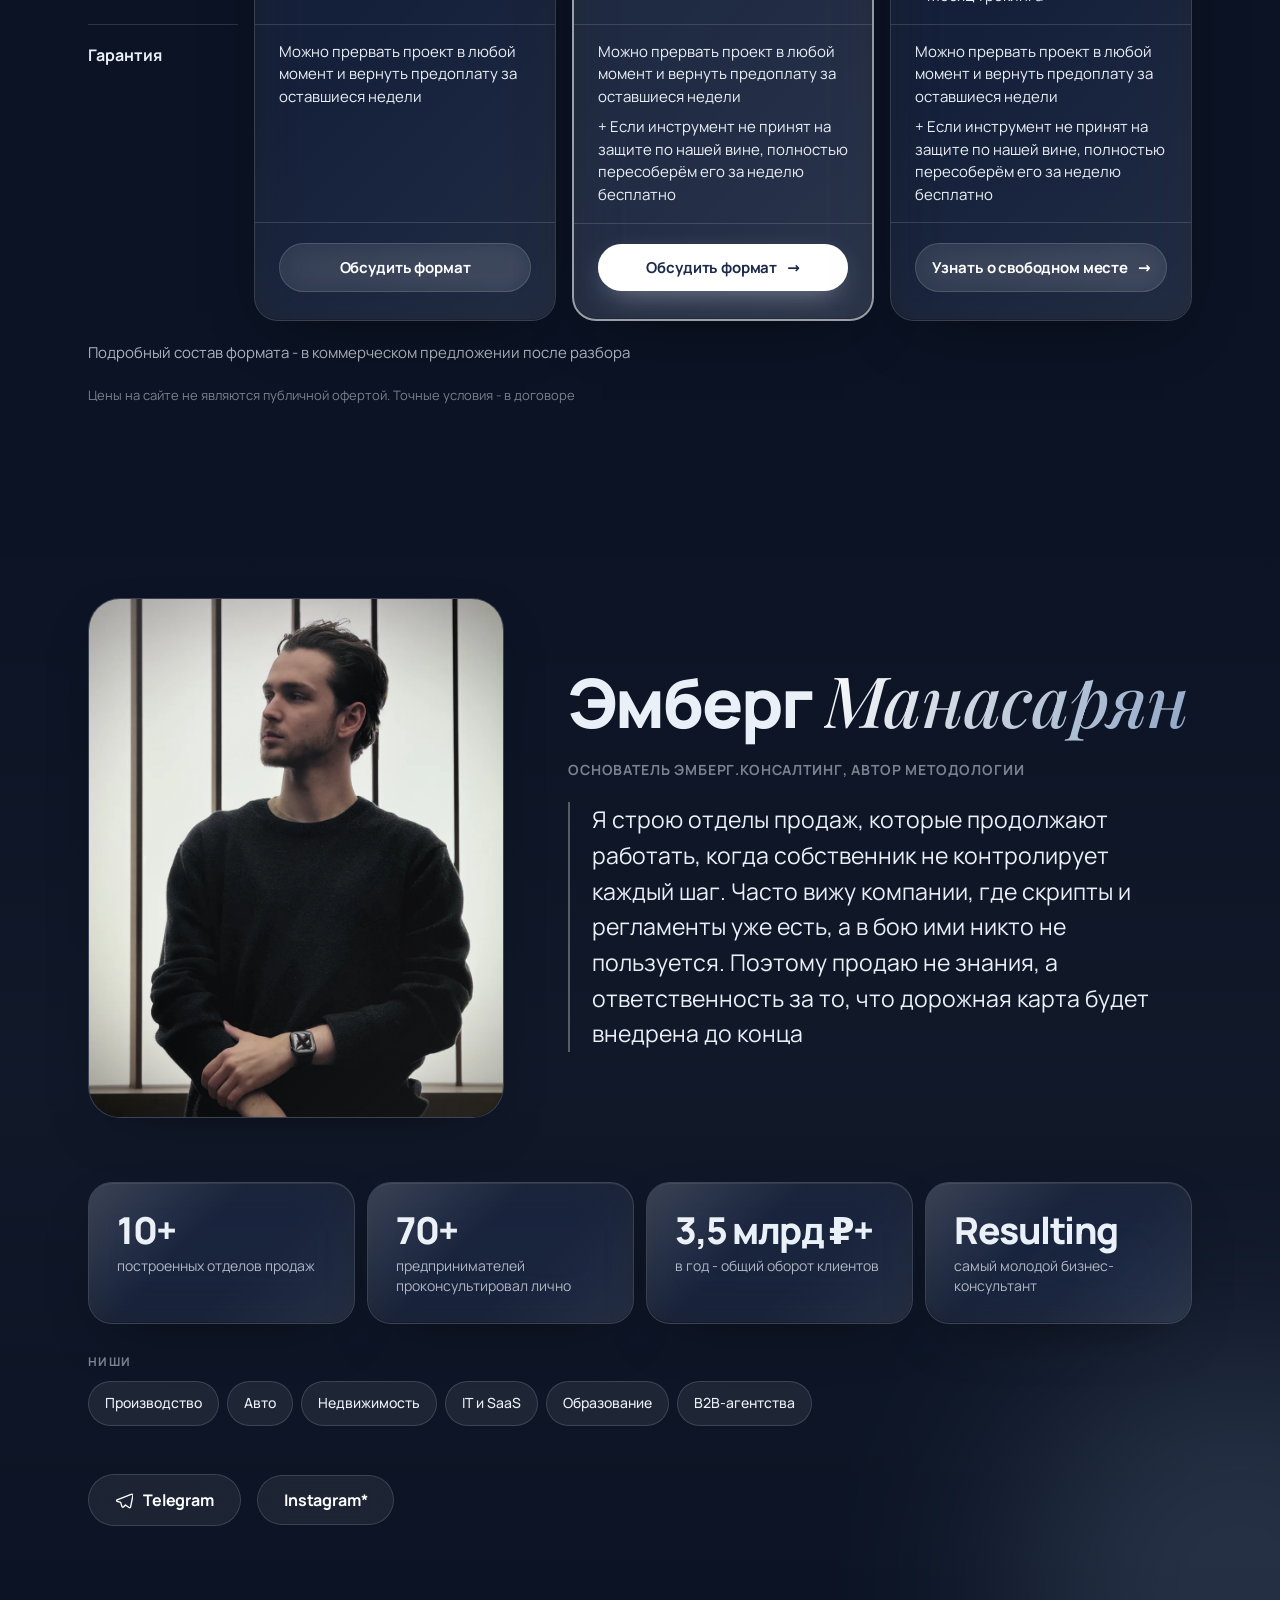
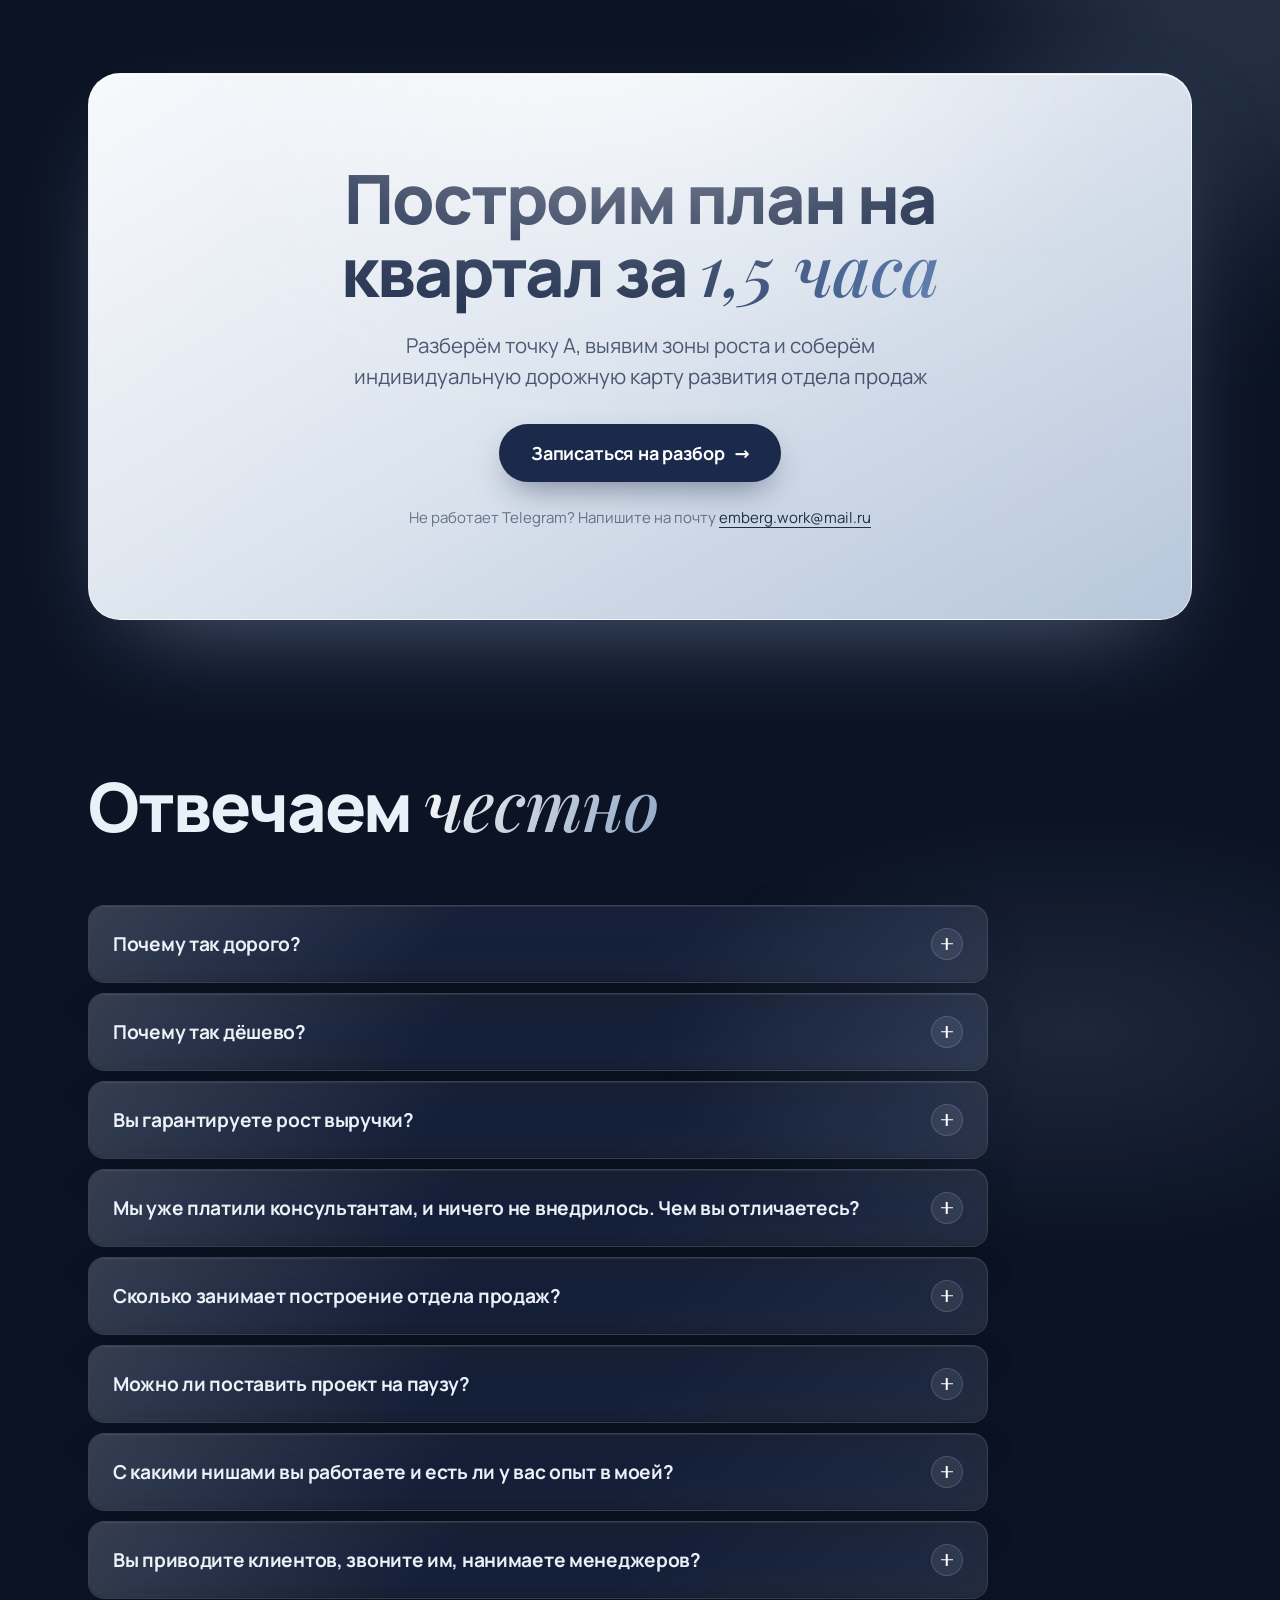
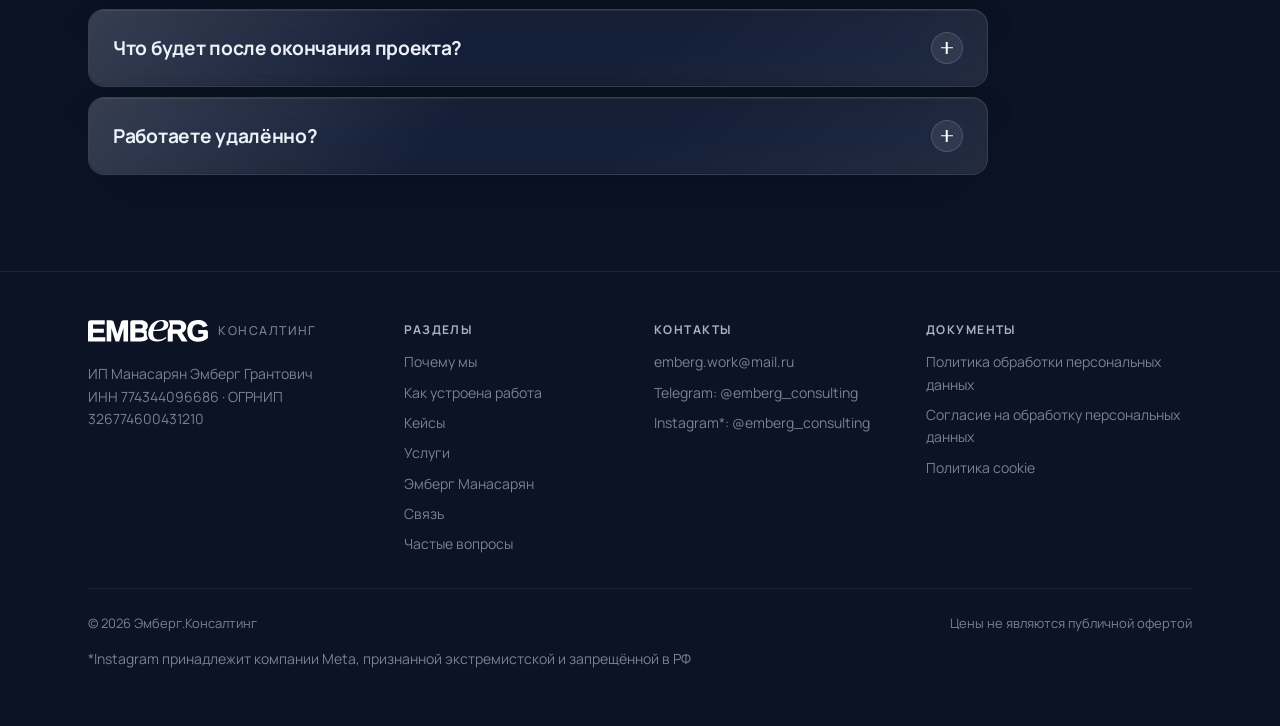
==== commit 90bf0d59: "Цитата: акцент снова на ответственности; FAQ: формулировка о качестве без голого сравнения Co-Author" ====
--- a/index.html
+++ b/index.html
@@ -29,7 +29,7 @@
 <link rel="stylesheet" href="assets/style.css?v=20">
 <script>try{if(/[?&]font=2/.test(location.search)){document.documentElement.classList.add("font-v2");var l=document.createElement("link");l.rel="stylesheet";l.href="assets/fonts-v2.css?v=1";document.head.appendChild(l)}}catch(e){}</script>
 <script type="application/ld+json">
-{"@context":"https://schema.org","@graph":[{"@type":"WebSite","@id":"https://emberg.consulting/#website","url":"https://emberg.consulting/","name":"Эмберг.Консалтинг","alternateName":["Emberg Consulting","Эмберг Консалтинг","emberg.consulting"],"inLanguage":"ru-RU","publisher":{"@id":"https://emberg.consulting/#org"}},{"@type":"WebPage","@id":"https://emberg.consulting/#webpage","url":"https://emberg.consulting/","name":"Эмберг.Консалтинг - построение отделов продаж | Эмберг Манасарян","isPartOf":{"@id":"https://emberg.consulting/#website"},"about":{"@id":"https://emberg.consulting/#org"},"inLanguage":"ru-RU","dateModified":"2026-10-29"},{"@type":"ProfessionalService","@id":"https://emberg.consulting/#org","name":"Эмберг.Консалтинг","alternateName":["Emberg Consulting","Эмберг Консалтинг","emberg.consulting"],"legalName":"ИП Манасарян Эмберг Грантович","taxID":"774344096686","description":"Консалтинг по построению отделов продаж для малого и среднего бизнеса: разбор отдела продаж, дорожная карта, регламенты, скрипты, CRM и управление по цифрам","url":"https://emberg.consulting/","logo":"https://emberg.consulting/assets/img/logo.png","image":"https://emberg.consulting/assets/img/og.jpg","email":"emberg.work@mail.ru","founder":{"@id":"https://emberg.consulting/#person"},"areaServed":"RU","priceRange":"9 000-90 000 ₽","knowsAbout":["построение отдела продаж","скрипты продаж","регламенты отдела продаж","внедрение CRM","воронка продаж","мотивация менеджеров по продажам","найм менеджеров по продажам","управление отделом продаж"],"contactPoint":{"@type":"ContactPoint","contactType":"sales","url":"https://t.me/emberg_consulting","email":"emberg.work@mail.ru","availableLanguage":"ru"},"sameAs":["https://t.me/emberg_consulting","https://instagram.com/emberg_consulting"],"hasOfferCatalog":{"@type":"OfferCatalog","name":"Услуги по построению отдела продаж","itemListElement":[{"@type":"Offer","name":"Разбор отдела продаж","description":"Встреча 1,5 часа с Эмбергом Манасаряном: точка А, где теряются деньги, дорожная карта на квартал. Стоимость засчитывается в первую оплату при продолжении работы","price":9000,"priceCurrency":"RUB","url":"https://emberg.consulting/#services","availability":"https://schema.org/InStock","itemOffered":{"@type":"Service","@id":"https://emberg.consulting/#service-audit","name":"Разбор отдела продаж","serviceType":"Аудит отдела продаж","provider":{"@id":"https://emberg.consulting/#org"}}},{"@type":"Offer","name":"Построение отдела продаж своей командой","description":"Записанные лекции и персональный трекер, ваша команда собирает инструменты по методике","priceCurrency":"RUB","price":20000,"priceSpecification":{"@type":"UnitPriceSpecification","price":20000,"priceCurrency":"RUB","unitText":"неделя","referenceQuantity":{"@type":"QuantitativeValue","value":1,"unitCode":"WEE"}},"url":"https://emberg.consulting/#services","availability":"https://schema.org/InStock","itemOffered":{"@type":"Service","name":"Построение отдела продаж своей командой","serviceType":"Построение отдела продаж","provider":{"@id":"https://emberg.consulting/#org"}}},{"@type":"Offer","name":"Построение отдела продаж нашей командой","description":"Методист и профильные специалисты делают инструменты за вас: CRM, скрипты, регламенты, тренинги","priceCurrency":"RUB","price":40000,"priceSpecification":{"@type":"UnitPriceSpecification","price":40000,"priceCurrency":"RUB","unitText":"неделя","referenceQuantity":{"@type":"QuantitativeValue","value":1,"unitCode":"WEE"}},"url":"https://emberg.consulting/#services","availability":"https://schema.org/InStock","itemOffered":{"@type":"Service","name":"Построение отдела продаж нашей командой","serviceType":"Построение отдела продаж под ключ","provider":{"@id":"https://emberg.consulting/#org"}}},{"@type":"Offer","name":"Специальный проект","description":"Эмберг лично ведёт проект и команду, берём только 1 проект","priceCurrency":"RUB","price":90000,"priceSpecification":{"@type":"UnitPriceSpecification","price":90000,"priceCurrency":"RUB","unitText":"неделя","referenceQuantity":{"@type":"QuantitativeValue","value":1,"unitCode":"WEE"}},"url":"https://emberg.consulting/#services","availability":"https://schema.org/InStock","itemOffered":{"@type":"Service","name":"Специальный проект по построению отдела продаж","serviceType":"Построение отдела продаж под ключ","provider":{"@id":"https://emberg.consulting/#org"}}}]}},{"@type":"Person","@id":"https://emberg.consulting/#person","name":"Эмберг Манасарян","alternateName":["Emberg Manasaryan","Эмберг"],"jobTitle":"Основатель Эмберг.Консалтинг, автор методологии","url":"https://emberg.consulting/#about","image":"https://emberg.consulting/assets/img/emberg.webp","worksFor":{"@id":"https://emberg.consulting/#org"},"knowsAbout":["построение отдела продаж","управление продажами","управление отделом продаж","CRM","скрипты продаж","регламенты отдела продаж"],"sameAs":["https://t.me/emberg_consulting","https://instagram.com/emberg_consulting"],"givenName":"Эмберг","familyName":"Манасарян","description":"Основатель Эмберг.Консалтинг (Emberg Consulting), консультант по построению отделов продаж для малого и среднего бизнеса. Ранее - бизнес-консультант в Resulting"},{"@type":"FAQPage","@id":"https://emberg.consulting/#faq","mainEntity":[{"@type":"Question","name":"Почему так дорого?","acceptedAnswer":{"@type":"Answer","text":"Сравнивать стоит не с ценой курса, а с тем, во что обходится отдел продаж без системы: заявки, за которые вы уже заплатили маркетингу, уходят без сделки, а знания уходят вместе с сильными сотрудниками. Мы продаём не документ, а ответственность за то, что инструменты будут внедрены и приняты вашей командой\n\nРиск при этом на нашей стороне: прервать проект можно в любой момент и вернуть предоплату за оставшиеся недели. А если бюджет ограничен, начните с формата «Своей командой» за 20 тыс. ₽ в неделю"}},{"@type":"Question","name":"Почему так дёшево?","acceptedAnswer":{"@type":"Answer","text":"Наша цель - научить как можно больше компаний продавать экологично: без давления на клиента, выгорания менеджеров и зависимости от одного сильного продавца. Мы верим, что малый и средний бизнес растёт быстрее, когда у него есть понятная система продаж, и хотим, чтобы она была доступна не только крупным компаниям\n\nМетодику мы отработали на десятке отделов продаж, поэтому не изобретаем инструменты с нуля под каждого клиента, а адаптируем готовые решения под ваш бизнес. При этом качество, которое мы предлагаем, выше, чем у частных экспертов, за счёт насмотренности и работы команды экспертов"}},{"@type":"Question","name":"Вы гарантируете рост выручки?","acceptedAnswer":{"@type":"Answer","text":"Нет, и честно скажем почему: на выручку влияют рынок, маркетинг и ваши решения, а мы их не контролируем. Мы гарантируем другое: дорожная карта будет внедрена целиком. Каждый инструмент вы принимаете на защите. Если инструмент не принят по нашей вине, в форматах «Нашей командой» и «Специальный проект» полностью пересобираем его за неделю бесплатно"}},{"@type":"Question","name":"Мы уже платили консультантам, и ничего не внедрилось. Чем вы отличаетесь?","acceptedAnswer":{"@type":"Answer","text":"Обычно внедрение ломается в трёх местах: инструменты пишут без участия команды, после сдачи документа подрядчик уходит, а внутри не остаётся человека, который за них отвечает. Мы собираем фактуру у менеджеров, не идём дальше, пока этап не работает, и возвращаемся после проекта проверить, что прижилось"}},{"@type":"Question","name":"Сколько занимает построение отдела продаж?","acceptedAnswer":{"@type":"Answer","text":"В среднем 1,5-3 месяца. Точный срок называем после разбора: он зависит от того, что в отделе уже работает, а что придётся строить с нуля"}},{"@type":"Question","name":"Можно ли поставить проект на паузу?","acceptedAnswer":{"@type":"Answer","text":"Да. В формате «Своей командой» можно 1 раз за проект бесплатно взять паузу до 2 недель, в формате «Нашей командой» - 2 раза. В «Специальном проекте» условия паузы обсуждаем индивидуально. На время паузы условия работы сохраняются"}},{"@type":"Question","name":"С какими нишами вы работаете и есть ли у вас опыт в моей?","acceptedAnswer":{"@type":"Answer","text":"Мы работаем с компаниями, где продажа идёт через звонок, встречу или переписку и в отделе есть хотя бы один менеджер. У нас уже есть опыт в производстве и дистрибуции, недвижимости, экспорте авто, IT, онлайн-образовании, B2B-услугах, туризме, розничной торговле и других нишах. Не берём в работу компании, где клиент выбирает только по цене, наличию и срокам\n\nЕсли вашей ниши нет в списке, это не проблема. Отдел продаж в стоматологии и на производстве устроен одинаково: заявка, квалификация, встреча, дожим, повторная продажа. Специфику вашего рынка мы собираем на разборе и в начале построения - интервьюируем вас, менеджеров и клиентов. Поэтому инструменты строятся под ваш бизнес, а не по шаблону"}},{"@type":"Question","name":"Вы приводите клиентов, звоните им, нанимаете менеджеров?","acceptedAnswer":{"@type":"Answer","text":"Нет, мы не продаём за вас: не звоним вашим клиентам, не ведём переписку и не запускаем рекламу. Мы строим систему, в которой это делает ваша команда, и отвечаем за то, что происходит после заявки. Если лидов не хватает, подключаем партнёров по маркетингу или помогаем настроить исходящие продажи силами ваших менеджеров\n\nС наймом то же самое: мы пишем профили должностей, мотивацию и воронку найма, а при необходимости подключаем рекрутера. Так новые люди приходят в готовую систему и быстрее начинают продавать"}},{"@type":"Question","name":"Что будет после окончания проекта?","acceptedAnswer":{"@type":"Answer","text":"У вас остаются регламенты, скрипты и база знаний в Notion и CRM. Они не зависят от конкретных людей. После проекта мы бесплатно возвращаемся на контрольный аудит через 1 месяц, а в форматах «Нашей командой» и «Специальный проект» - ещё и через 3 месяца. Проверяем, что работает, и при необходимости дорабатываем"}},{"@type":"Question","name":"Работаете удалённо?","acceptedAnswer":{"@type":"Answer","text":"Да, все встречи проходят в Zoom"}}]}]}
+{"@context":"https://schema.org","@graph":[{"@type":"WebSite","@id":"https://emberg.consulting/#website","url":"https://emberg.consulting/","name":"Эмберг.Консалтинг","alternateName":["Emberg Consulting","Эмберг Консалтинг","emberg.consulting"],"inLanguage":"ru-RU","publisher":{"@id":"https://emberg.consulting/#org"}},{"@type":"WebPage","@id":"https://emberg.consulting/#webpage","url":"https://emberg.consulting/","name":"Эмберг.Консалтинг - построение отделов продаж | Эмберг Манасарян","isPartOf":{"@id":"https://emberg.consulting/#website"},"about":{"@id":"https://emberg.consulting/#org"},"inLanguage":"ru-RU","dateModified":"2026-10-29"},{"@type":"ProfessionalService","@id":"https://emberg.consulting/#org","name":"Эмберг.Консалтинг","alternateName":["Emberg Consulting","Эмберг Консалтинг","emberg.consulting"],"legalName":"ИП Манасарян Эмберг Грантович","taxID":"774344096686","description":"Консалтинг по построению отделов продаж для малого и среднего бизнеса: разбор отдела продаж, дорожная карта, регламенты, скрипты, CRM и управление по цифрам","url":"https://emberg.consulting/","logo":"https://emberg.consulting/assets/img/logo.png","image":"https://emberg.consulting/assets/img/og.jpg","email":"emberg.work@mail.ru","founder":{"@id":"https://emberg.consulting/#person"},"areaServed":"RU","priceRange":"9 000-90 000 ₽","knowsAbout":["построение отдела продаж","скрипты продаж","регламенты отдела продаж","внедрение CRM","воронка продаж","мотивация менеджеров по продажам","найм менеджеров по продажам","управление отделом продаж"],"contactPoint":{"@type":"ContactPoint","contactType":"sales","url":"https://t.me/emberg_consulting","email":"emberg.work@mail.ru","availableLanguage":"ru"},"sameAs":["https://t.me/emberg_consulting","https://instagram.com/emberg_consulting"],"hasOfferCatalog":{"@type":"OfferCatalog","name":"Услуги по построению отдела продаж","itemListElement":[{"@type":"Offer","name":"Разбор отдела продаж","description":"Встреча 1,5 часа с Эмбергом Манасаряном: точка А, где теряются деньги, дорожная карта на квартал. Стоимость засчитывается в первую оплату при продолжении работы","price":9000,"priceCurrency":"RUB","url":"https://emberg.consulting/#services","availability":"https://schema.org/InStock","itemOffered":{"@type":"Service","@id":"https://emberg.consulting/#service-audit","name":"Разбор отдела продаж","serviceType":"Аудит отдела продаж","provider":{"@id":"https://emberg.consulting/#org"}}},{"@type":"Offer","name":"Построение отдела продаж своей командой","description":"Записанные лекции и персональный трекер, ваша команда собирает инструменты по методике","priceCurrency":"RUB","price":20000,"priceSpecification":{"@type":"UnitPriceSpecification","price":20000,"priceCurrency":"RUB","unitText":"неделя","referenceQuantity":{"@type":"QuantitativeValue","value":1,"unitCode":"WEE"}},"url":"https://emberg.consulting/#services","availability":"https://schema.org/InStock","itemOffered":{"@type":"Service","name":"Построение отдела продаж своей командой","serviceType":"Построение отдела продаж","provider":{"@id":"https://emberg.consulting/#org"}}},{"@type":"Offer","name":"Построение отдела продаж нашей командой","description":"Методист и профильные специалисты делают инструменты за вас: CRM, скрипты, регламенты, тренинги","priceCurrency":"RUB","price":40000,"priceSpecification":{"@type":"UnitPriceSpecification","price":40000,"priceCurrency":"RUB","unitText":"неделя","referenceQuantity":{"@type":"QuantitativeValue","value":1,"unitCode":"WEE"}},"url":"https://emberg.consulting/#services","availability":"https://schema.org/InStock","itemOffered":{"@type":"Service","name":"Построение отдела продаж нашей командой","serviceType":"Построение отдела продаж под ключ","provider":{"@id":"https://emberg.consulting/#org"}}},{"@type":"Offer","name":"Специальный проект","description":"Эмберг лично ведёт проект и команду, берём только 1 проект","priceCurrency":"RUB","price":90000,"priceSpecification":{"@type":"UnitPriceSpecification","price":90000,"priceCurrency":"RUB","unitText":"неделя","referenceQuantity":{"@type":"QuantitativeValue","value":1,"unitCode":"WEE"}},"url":"https://emberg.consulting/#services","availability":"https://schema.org/InStock","itemOffered":{"@type":"Service","name":"Специальный проект по построению отдела продаж","serviceType":"Построение отдела продаж под ключ","provider":{"@id":"https://emberg.consulting/#org"}}}]}},{"@type":"Person","@id":"https://emberg.consulting/#person","name":"Эмберг Манасарян","alternateName":["Emberg Manasaryan","Эмберг"],"jobTitle":"Основатель Эмберг.Консалтинг, автор методологии","url":"https://emberg.consulting/#about","image":"https://emberg.consulting/assets/img/emberg.webp","worksFor":{"@id":"https://emberg.consulting/#org"},"knowsAbout":["построение отдела продаж","управление продажами","управление отделом продаж","CRM","скрипты продаж","регламенты отдела продаж"],"sameAs":["https://t.me/emberg_consulting","https://instagram.com/emberg_consulting"],"givenName":"Эмберг","familyName":"Манасарян","description":"Основатель Эмберг.Консалтинг (Emberg Consulting), консультант по построению отделов продаж для малого и среднего бизнеса. Ранее - бизнес-консультант в Resulting"},{"@type":"FAQPage","@id":"https://emberg.consulting/#faq","mainEntity":[{"@type":"Question","name":"Почему так дорого?","acceptedAnswer":{"@type":"Answer","text":"Сравнивать стоит не с ценой курса, а с тем, во что обходится отдел продаж без системы: заявки, за которые вы уже заплатили маркетингу, уходят без сделки, а знания уходят вместе с сильными сотрудниками. Мы продаём не документ, а ответственность за то, что инструменты будут внедрены и приняты вашей командой\n\nРиск при этом на нашей стороне: прервать проект можно в любой момент и вернуть предоплату за оставшиеся недели. А если бюджет ограничен, начните с формата «Своей командой» за 20 тыс. ₽ в неделю"}},{"@type":"Question","name":"Почему так дёшево?","acceptedAnswer":{"@type":"Answer","text":"Наша цель - научить как можно больше компаний продавать экологично: без давления на клиента, выгорания менеджеров и зависимости от одного сильного продавца. Мы верим, что малый и средний бизнес растёт быстрее, когда у него есть понятная система продаж, и хотим, чтобы она была доступна не только крупным компаниям\n\nМетодику мы отработали на десятке отделов продаж, поэтому не изобретаем инструменты с нуля под каждого клиента, а адаптируем готовые решения под ваш бизнес. При этом качество не ниже, чем у частного консультанта, а за счёт насмотренности и работы команды - стабильнее"}},{"@type":"Question","name":"Вы гарантируете рост выручки?","acceptedAnswer":{"@type":"Answer","text":"Нет, и честно скажем почему: на выручку влияют рынок, маркетинг и ваши решения, а мы их не контролируем. Мы гарантируем другое: дорожная карта будет внедрена целиком. Каждый инструмент вы принимаете на защите. Если инструмент не принят по нашей вине, в форматах «Нашей командой» и «Специальный проект» полностью пересобираем его за неделю бесплатно"}},{"@type":"Question","name":"Мы уже платили консультантам, и ничего не внедрилось. Чем вы отличаетесь?","acceptedAnswer":{"@type":"Answer","text":"Обычно внедрение ломается в трёх местах: инструменты пишут без участия команды, после сдачи документа подрядчик уходит, а внутри не остаётся человека, который за них отвечает. Мы собираем фактуру у менеджеров, не идём дальше, пока этап не работает, и возвращаемся после проекта проверить, что прижилось"}},{"@type":"Question","name":"Сколько занимает построение отдела продаж?","acceptedAnswer":{"@type":"Answer","text":"В среднем 1,5-3 месяца. Точный срок называем после разбора: он зависит от того, что в отделе уже работает, а что придётся строить с нуля"}},{"@type":"Question","name":"Можно ли поставить проект на паузу?","acceptedAnswer":{"@type":"Answer","text":"Да. В формате «Своей командой» можно 1 раз за проект бесплатно взять паузу до 2 недель, в формате «Нашей командой» - 2 раза. В «Специальном проекте» условия паузы обсуждаем индивидуально. На время паузы условия работы сохраняются"}},{"@type":"Question","name":"С какими нишами вы работаете и есть ли у вас опыт в моей?","acceptedAnswer":{"@type":"Answer","text":"Мы работаем с компаниями, где продажа идёт через звонок, встречу или переписку и в отделе есть хотя бы один менеджер. У нас уже есть опыт в производстве и дистрибуции, недвижимости, экспорте авто, IT, онлайн-образовании, B2B-услугах, туризме, розничной торговле и других нишах. Не берём в работу компании, где клиент выбирает только по цене, наличию и срокам\n\nЕсли вашей ниши нет в списке, это не проблема. Отдел продаж в стоматологии и на производстве устроен одинаково: заявка, квалификация, встреча, дожим, повторная продажа. Специфику вашего рынка мы собираем на разборе и в начале построения - интервьюируем вас, менеджеров и клиентов. Поэтому инструменты строятся под ваш бизнес, а не по шаблону"}},{"@type":"Question","name":"Вы приводите клиентов, звоните им, нанимаете менеджеров?","acceptedAnswer":{"@type":"Answer","text":"Нет, мы не продаём за вас: не звоним вашим клиентам, не ведём переписку и не запускаем рекламу. Мы строим систему, в которой это делает ваша команда, и отвечаем за то, что происходит после заявки. Если лидов не хватает, подключаем партнёров по маркетингу или помогаем настроить исходящие продажи силами ваших менеджеров\n\nС наймом то же самое: мы пишем профили должностей, мотивацию и воронку найма, а при необходимости подключаем рекрутера. Так новые люди приходят в готовую систему и быстрее начинают продавать"}},{"@type":"Question","name":"Что будет после окончания проекта?","acceptedAnswer":{"@type":"Answer","text":"У вас остаются регламенты, скрипты и база знаний в Notion и CRM. Они не зависят от конкретных людей. После проекта мы бесплатно возвращаемся на контрольный аудит через 1 месяц, а в форматах «Нашей командой» и «Специальный проект» - ещё и через 3 месяца. Проверяем, что работает, и при необходимости дорабатываем"}},{"@type":"Question","name":"Работаете удалённо?","acceptedAnswer":{"@type":"Answer","text":"Да, все встречи проходят в Zoom"}}]}]}
 </script>
 </head>
 <body>
@@ -263,7 +263,7 @@
       <div class="about-text reveal">
         <h2 class="h-section">Эмберг <span class="accent">Манасарян</span></h2>
         <p class="about-role">Основатель Эмберг.Консалтинг, автор методологии</p>
-        <blockquote class="about-quote">Я строю отделы продаж, которые продолжают работать, когда собственник не контролирует каждый шаг. Часто вижу компании, где скрипты и регламенты уже есть, а в бою ими никто не пользуется. Поэтому продаю не только знания, но и ответственность за то, что дорожная карта будет внедрена до конца</blockquote>
+        <blockquote class="about-quote">Я строю отделы продаж, которые продолжают работать, когда собственник не контролирует каждый шаг. Часто вижу компании, где скрипты и регламенты уже есть, а в бою ими никто не пользуется. Поэтому продаю не знания, а ответственность за то, что дорожная карта будет внедрена до конца</blockquote>
       </div>
     </div>
     <div class="stats reveal-stagger">
@@ -304,7 +304,7 @@
     </div>
     <div class="faq reveal-stagger">
       <details class="glass"><summary>Почему так дорого?<span class="pm"></span></summary><div class="ans"><p>Сравнивать стоит не с ценой курса, а с тем, во что обходится отдел продаж без системы: заявки, за которые вы уже заплатили маркетингу, уходят без сделки, а знания уходят вместе с сильными сотрудниками. Мы продаём не документ, а ответственность за то, что инструменты будут внедрены и приняты вашей командой</p><p>Риск при этом на нашей стороне: прервать проект можно в любой момент и вернуть предоплату за оставшиеся недели. А если бюджет ограничен, начните с формата «Своей командой» за 20 тыс. ₽ в неделю</p></div></details>
-      <details class="glass"><summary>Почему так дёшево?<span class="pm"></span></summary><div class="ans"><p>Наша цель - научить как можно больше компаний продавать экологично: без давления на клиента, выгорания менеджеров и зависимости от одного сильного продавца. Мы верим, что малый и средний бизнес растёт быстрее, когда у него есть понятная система продаж, и хотим, чтобы она была доступна не только крупным компаниям</p><p>Методику мы отработали на десятке отделов продаж, поэтому не изобретаем инструменты с нуля под каждого клиента, а адаптируем готовые решения под ваш бизнес. При этом качество, которое мы предлагаем, выше, чем у частных экспертов, за счёт насмотренности и работы команды экспертов</p></div></details>
+      <details class="glass"><summary>Почему так дёшево?<span class="pm"></span></summary><div class="ans"><p>Наша цель - научить как можно больше компаний продавать экологично: без давления на клиента, выгорания менеджеров и зависимости от одного сильного продавца. Мы верим, что малый и средний бизнес растёт быстрее, когда у него есть понятная система продаж, и хотим, чтобы она была доступна не только крупным компаниям</p><p>Методику мы отработали на десятке отделов продаж, поэтому не изобретаем инструменты с нуля под каждого клиента, а адаптируем готовые решения под ваш бизнес. При этом качество не ниже, чем у частного консультанта, а за счёт насмотренности и работы команды - стабильнее</p></div></details>
       <details class="glass"><summary>Вы гарантируете рост выручки?<span class="pm"></span></summary><div class="ans"><p>Нет, и честно скажем почему: на выручку влияют рынок, маркетинг и ваши решения, а мы их не контролируем. Мы гарантируем другое: дорожная карта будет внедрена целиком. Каждый инструмент вы принимаете на защите. Если инструмент не принят по нашей вине, в форматах «Нашей командой» и «Специальный проект» полностью пересобираем его за неделю бесплатно</p></div></details>
       <details class="glass"><summary>Мы уже платили консультантам, и ничего не внедрилось. Чем вы отличаетесь?<span class="pm"></span></summary><div class="ans"><p>Обычно внедрение ломается в трёх местах: инструменты пишут без участия команды, после сдачи документа подрядчик уходит, а внутри не остаётся человека, который за них отвечает. Мы собираем фактуру у менеджеров, не идём дальше, пока этап не работает, и возвращаемся после проекта проверить, что прижилось</p></div></details>
       <details class="glass"><summary>Сколько занимает построение отдела продаж?<span class="pm"></span></summary><div class="ans"><p>В среднем 1,5-3 месяца. Точный срок называем после разбора: он зависит от того, что в отделе уже работает, а что придётся строить с нуля</p></div></details>
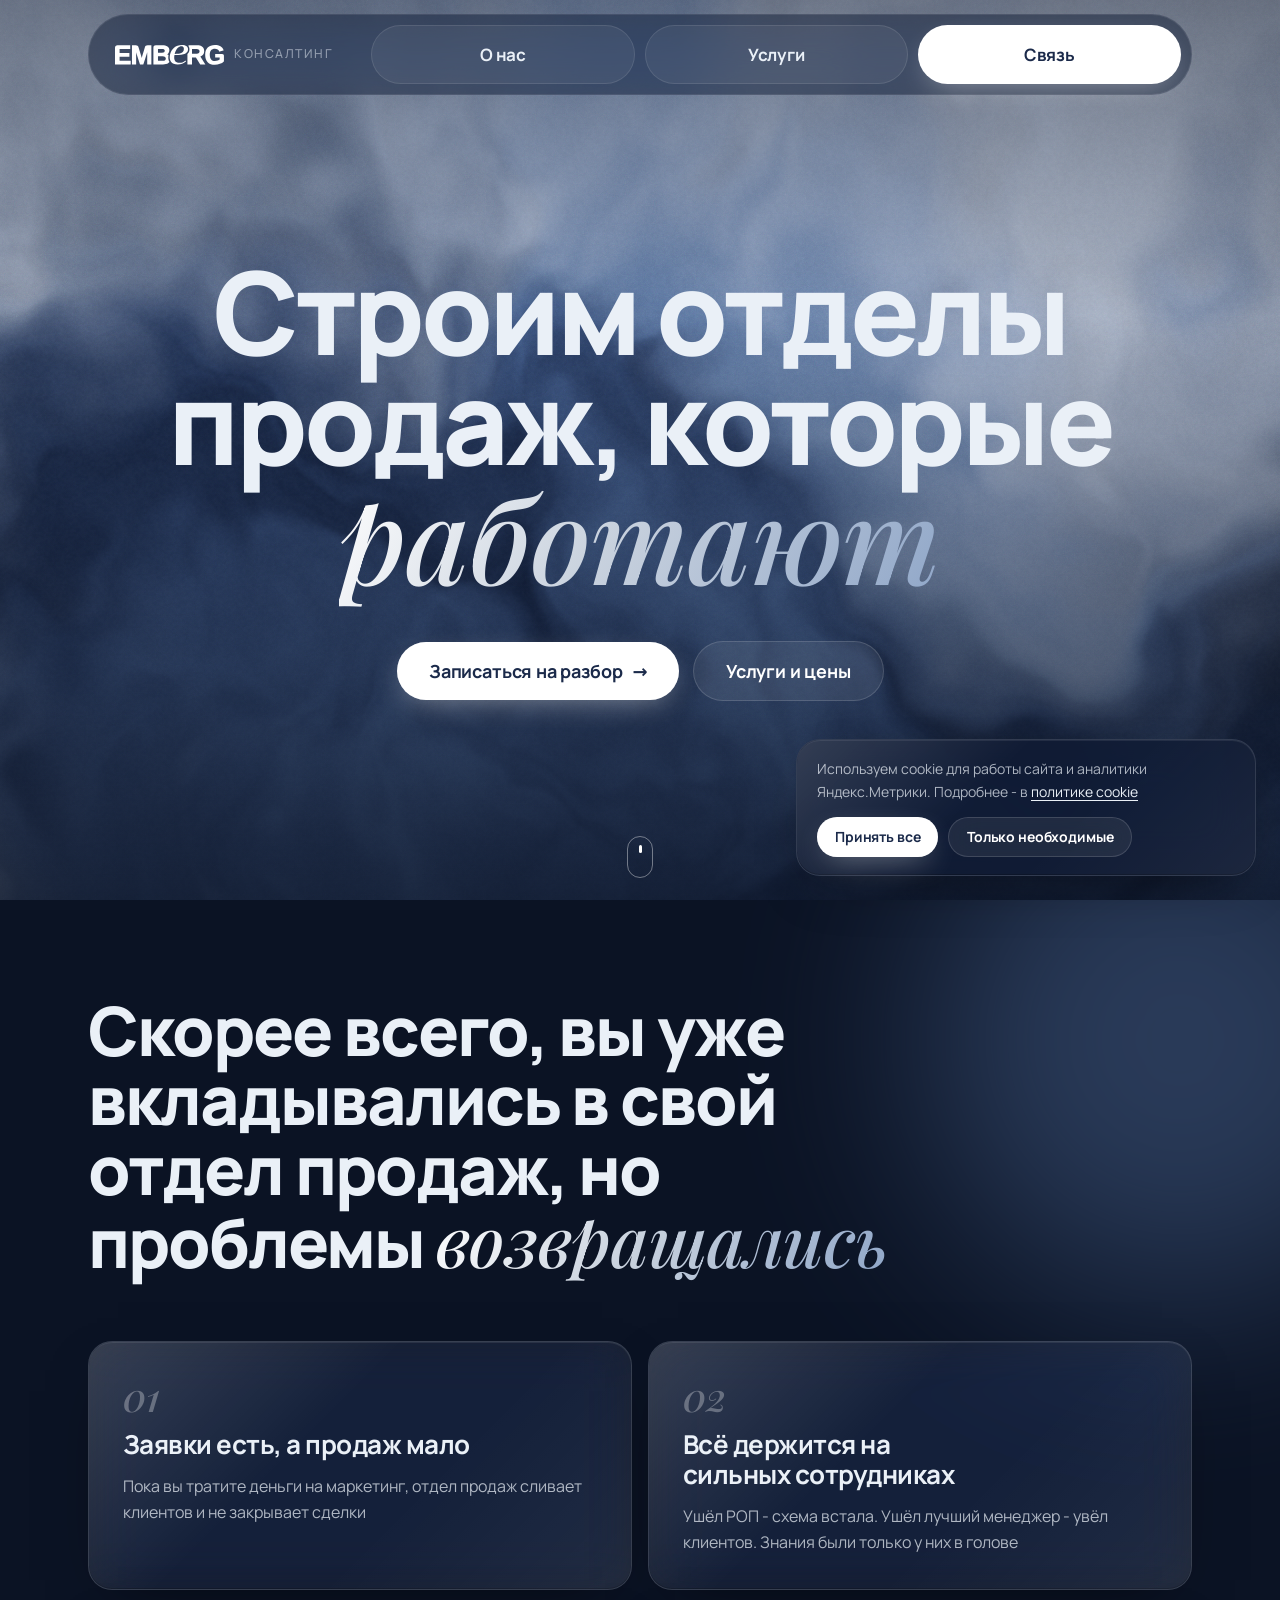
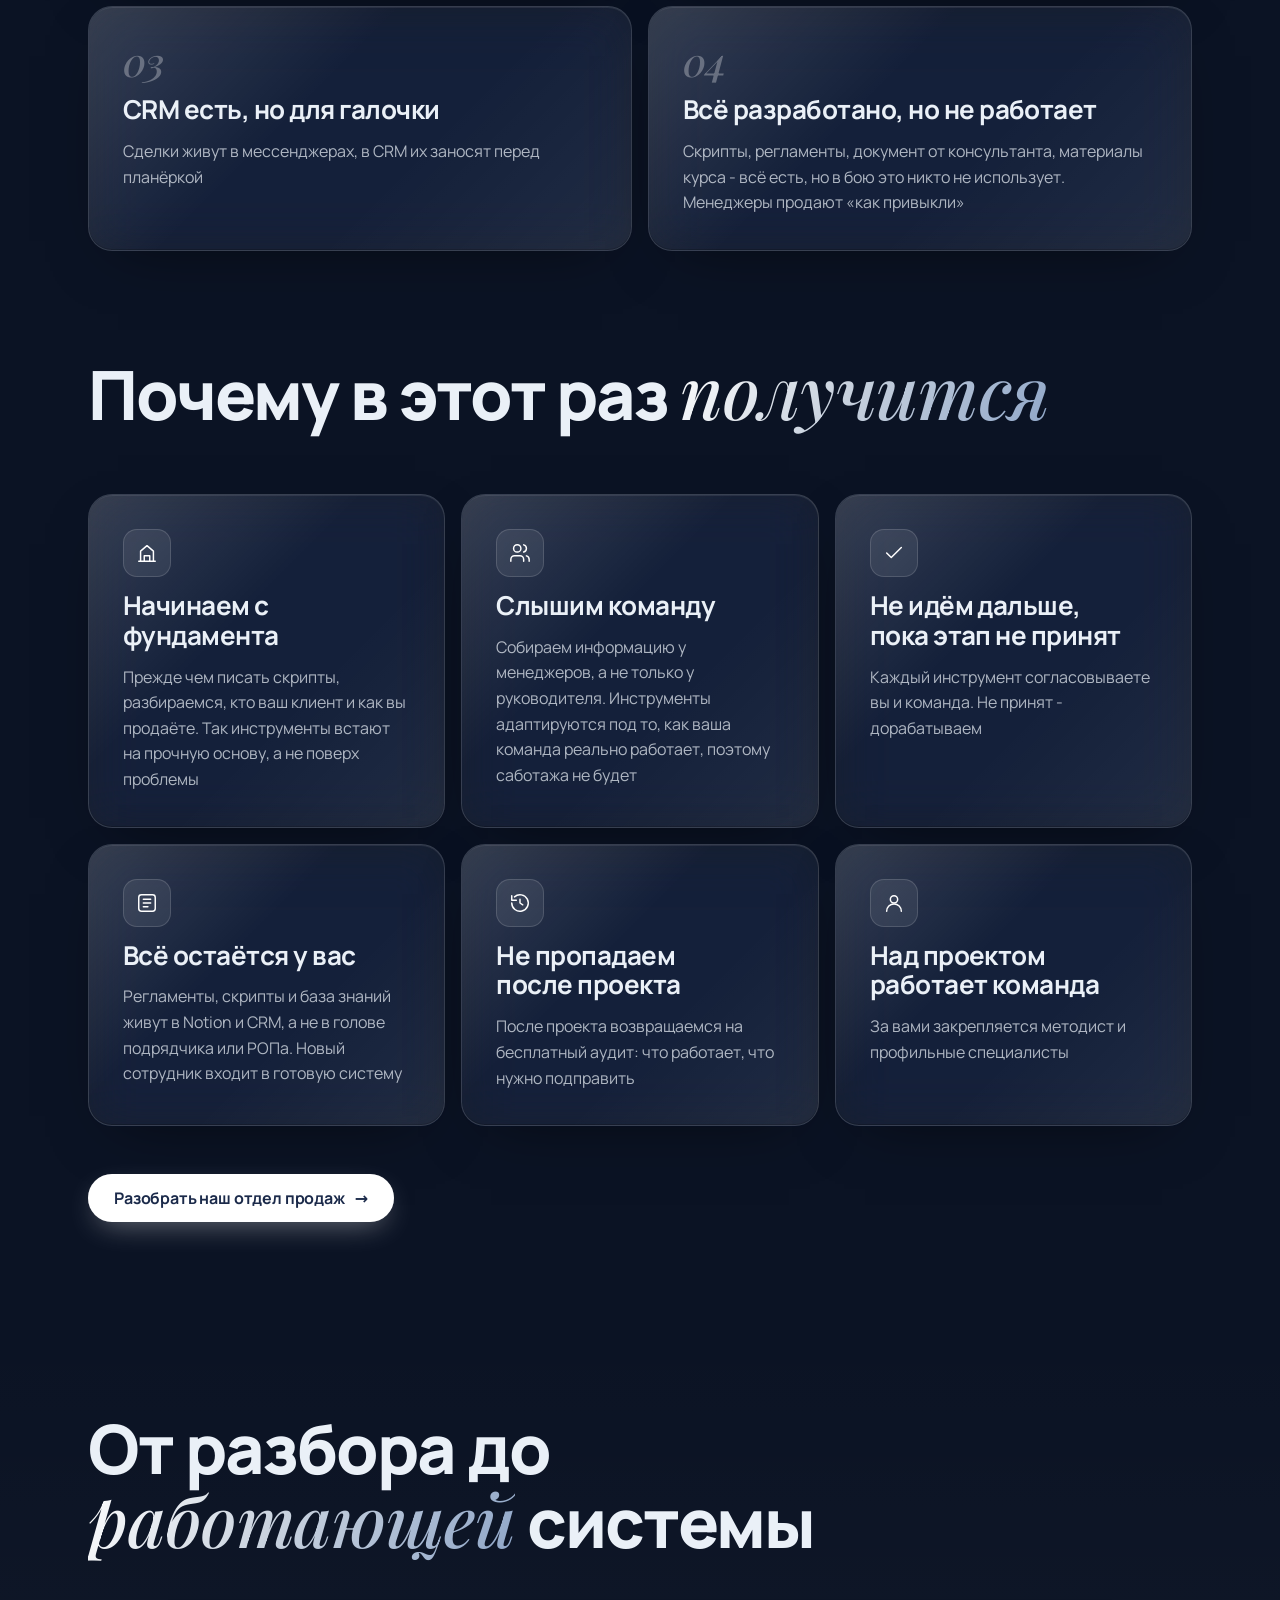
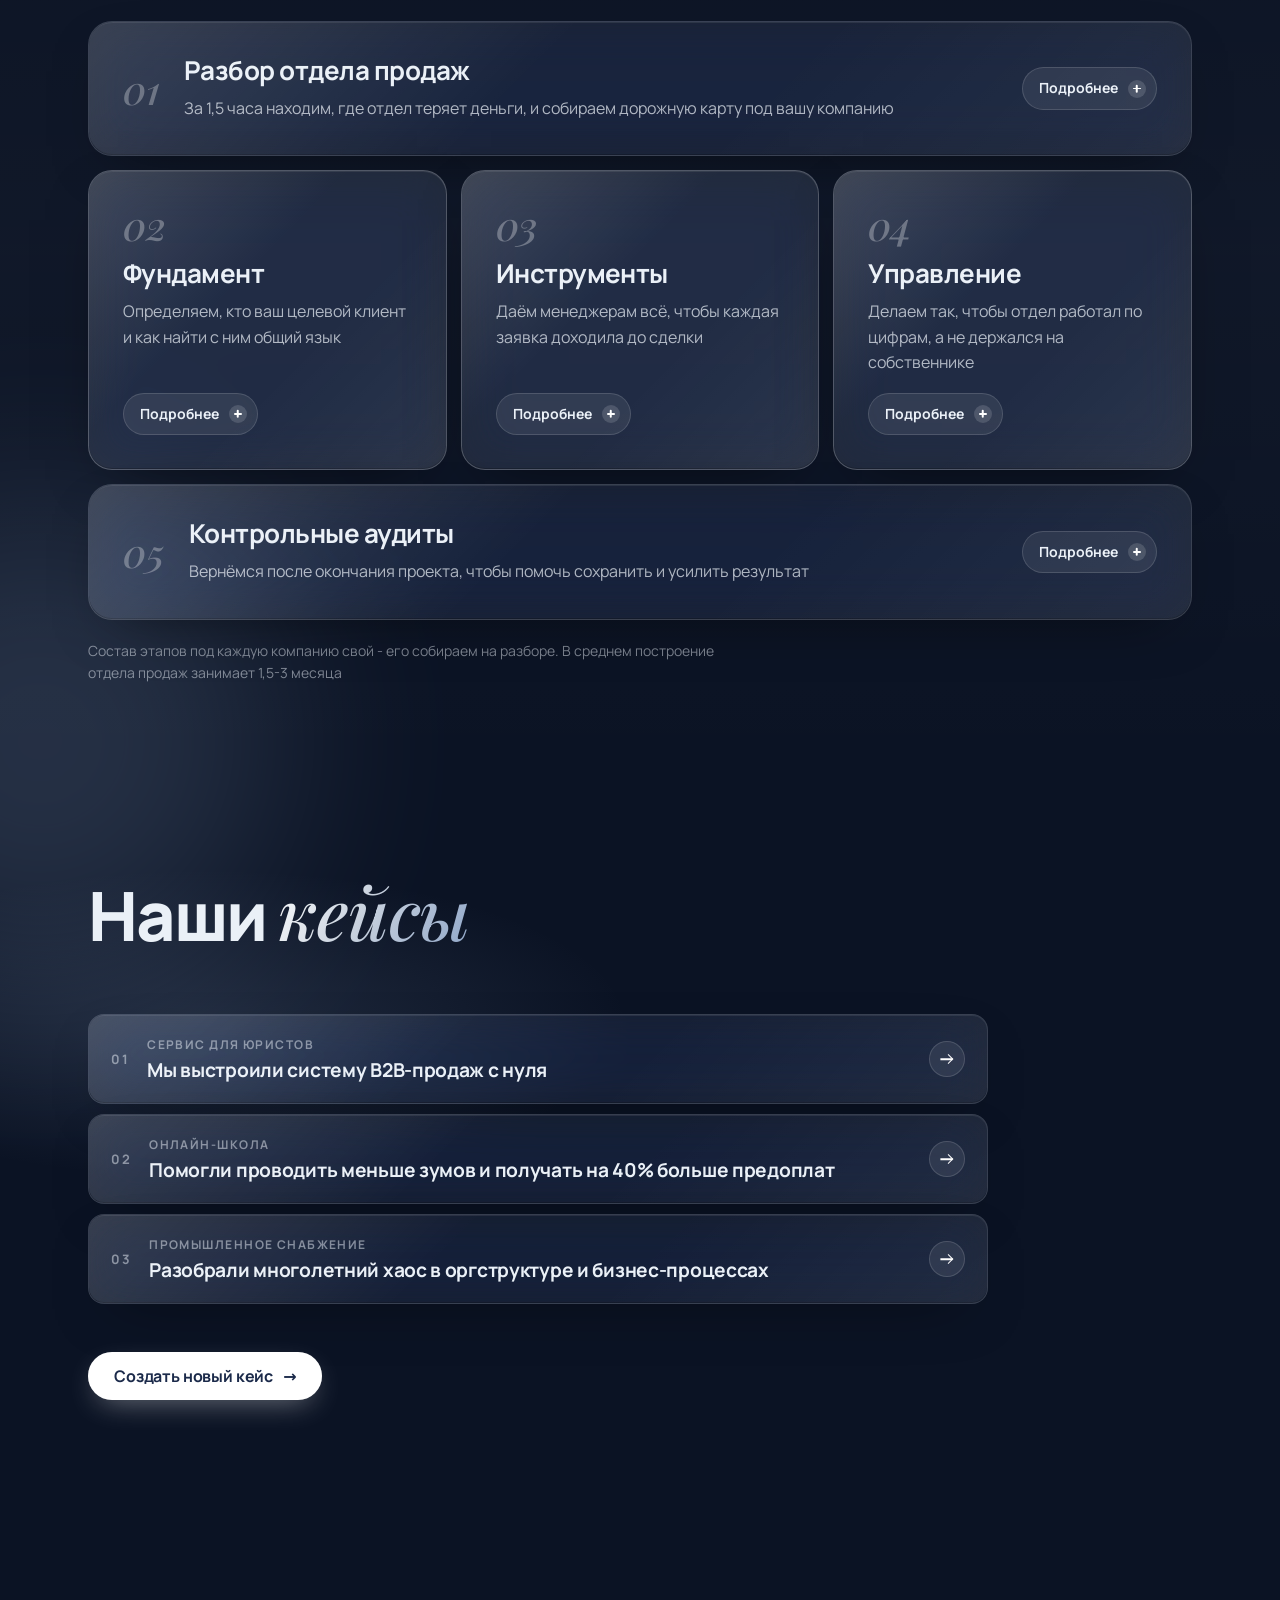
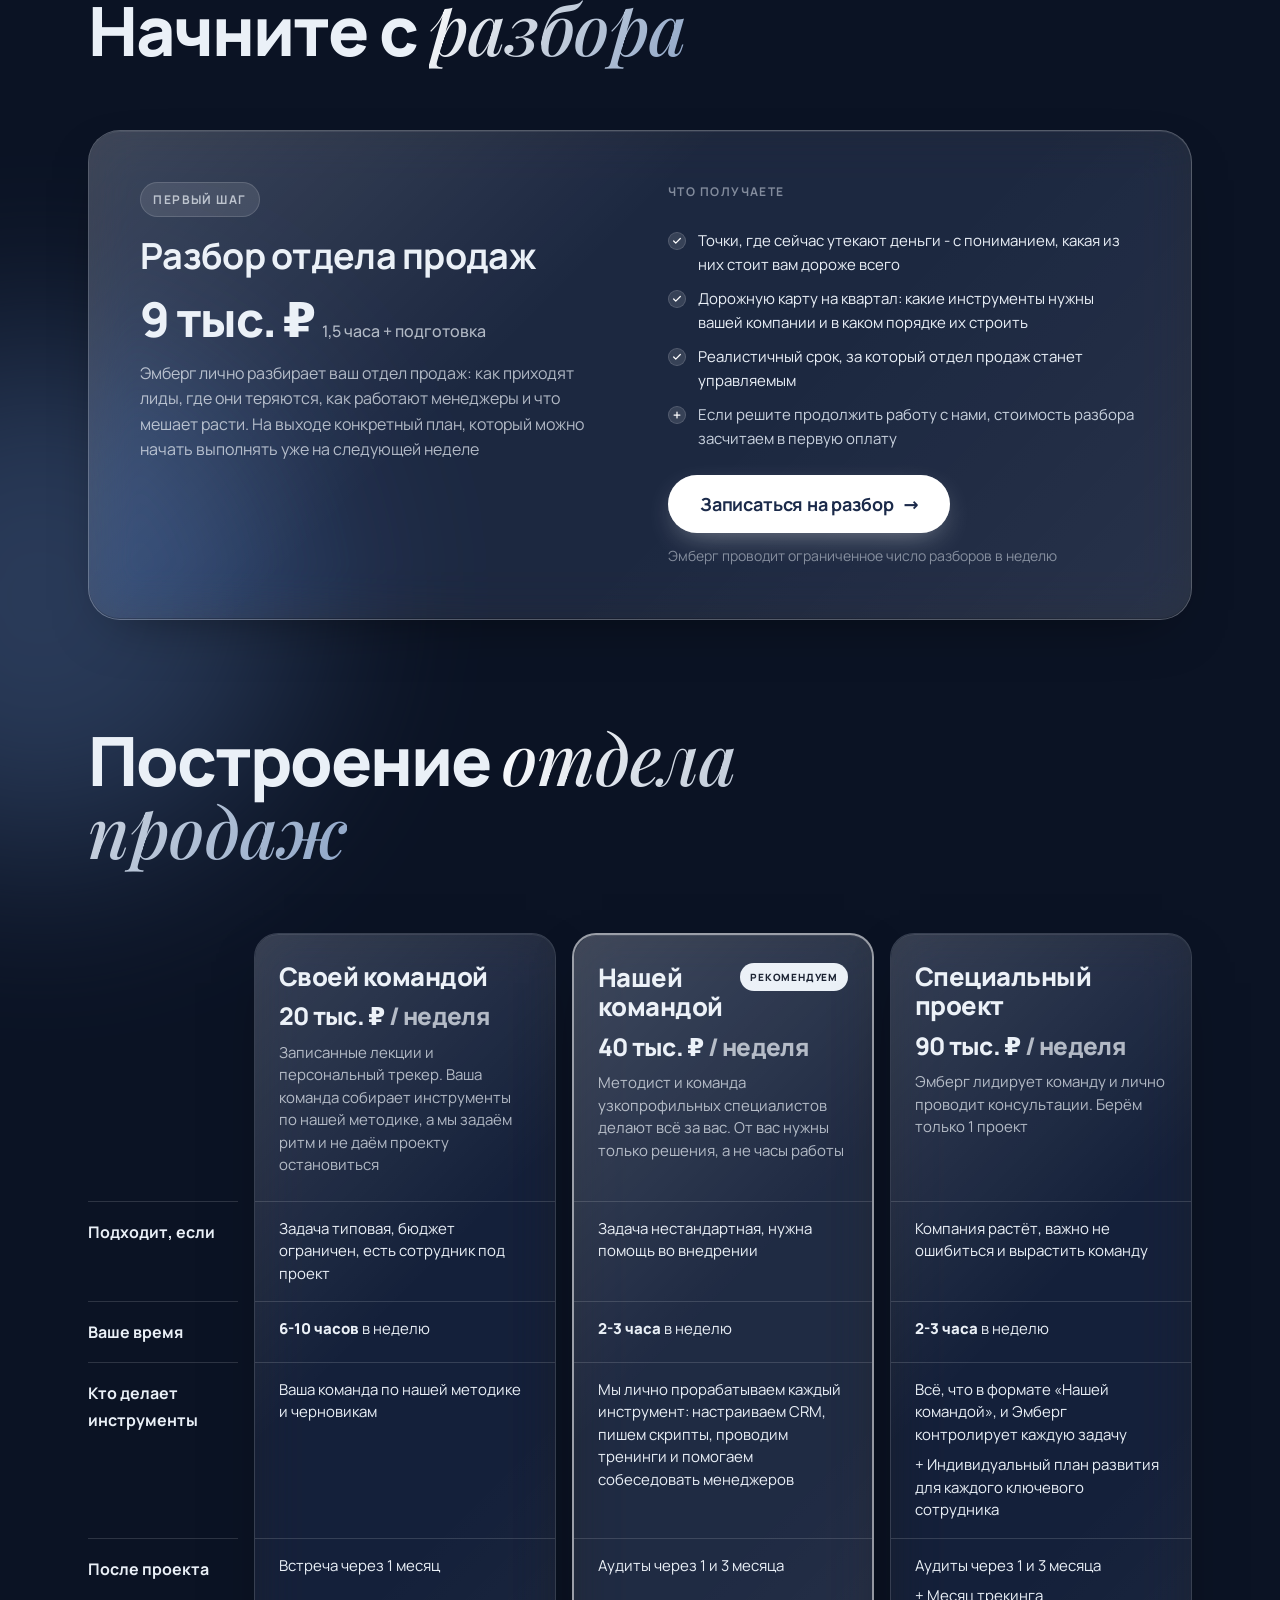
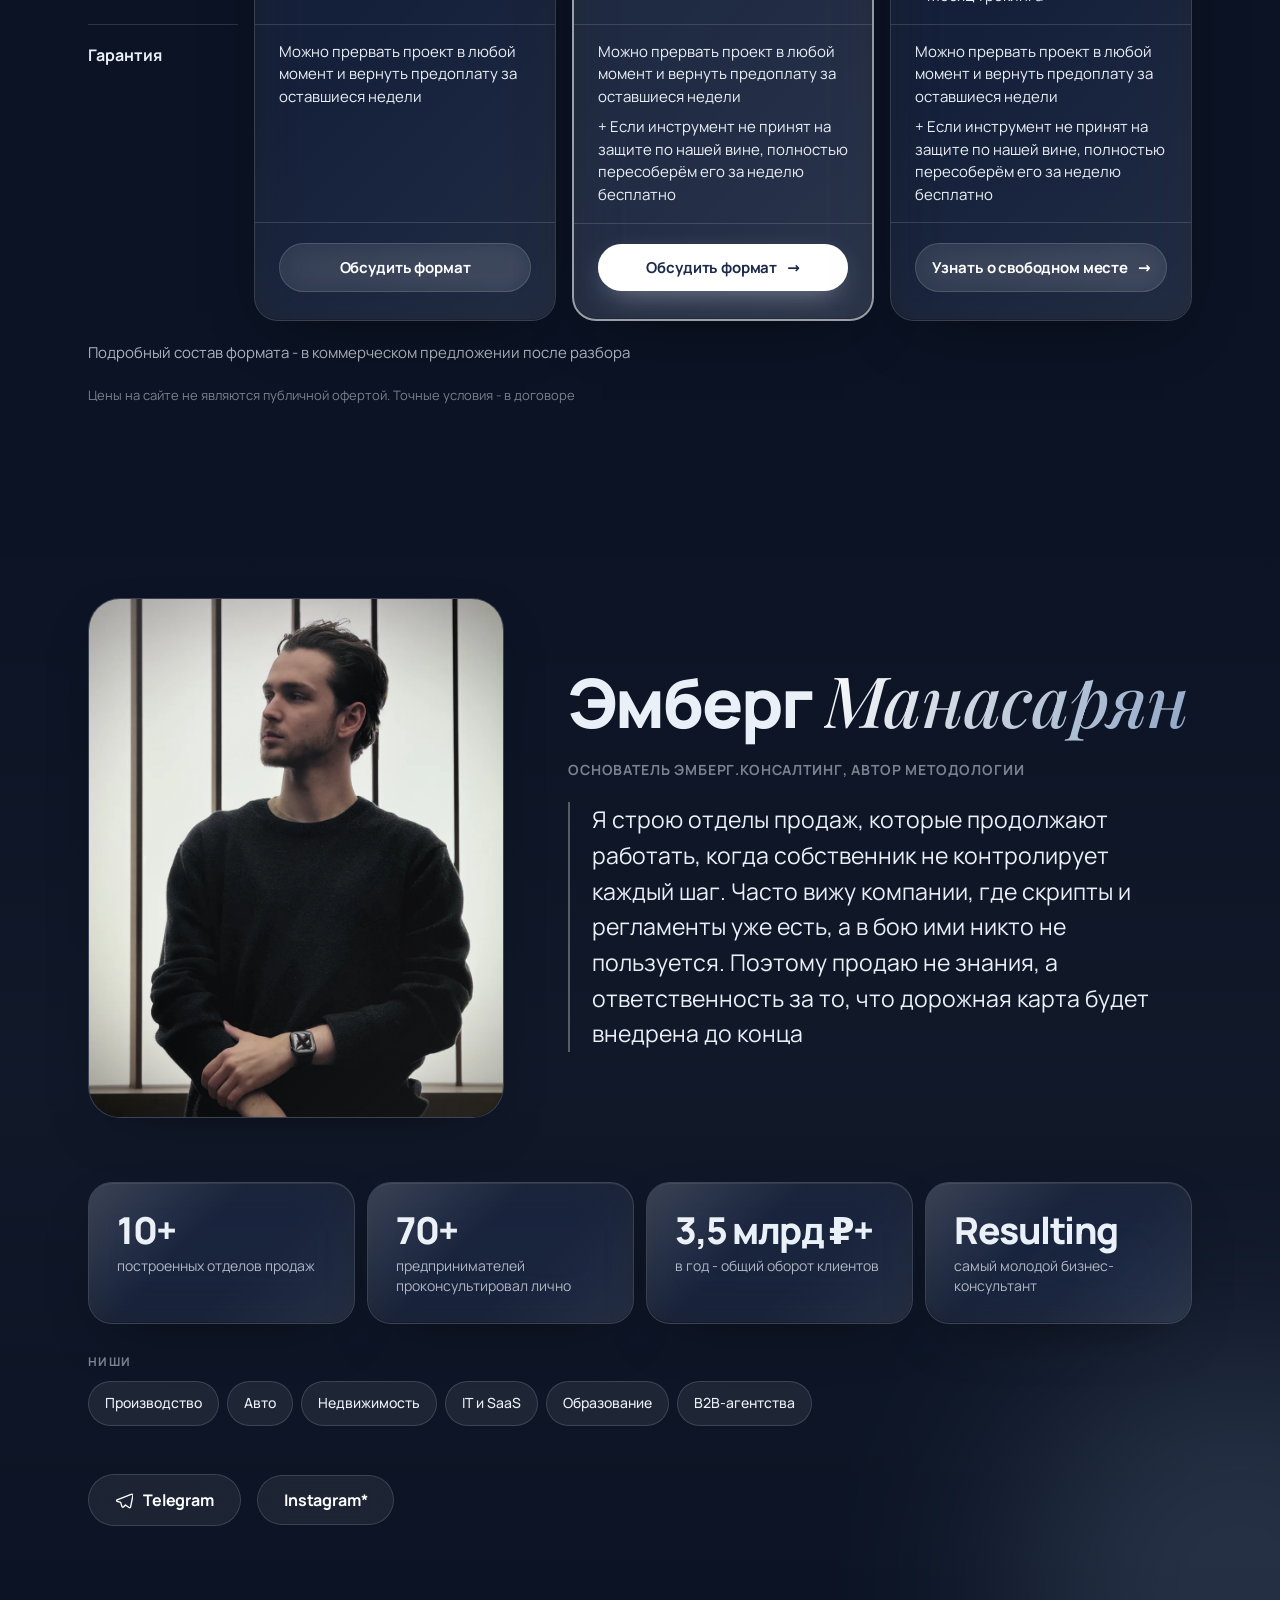
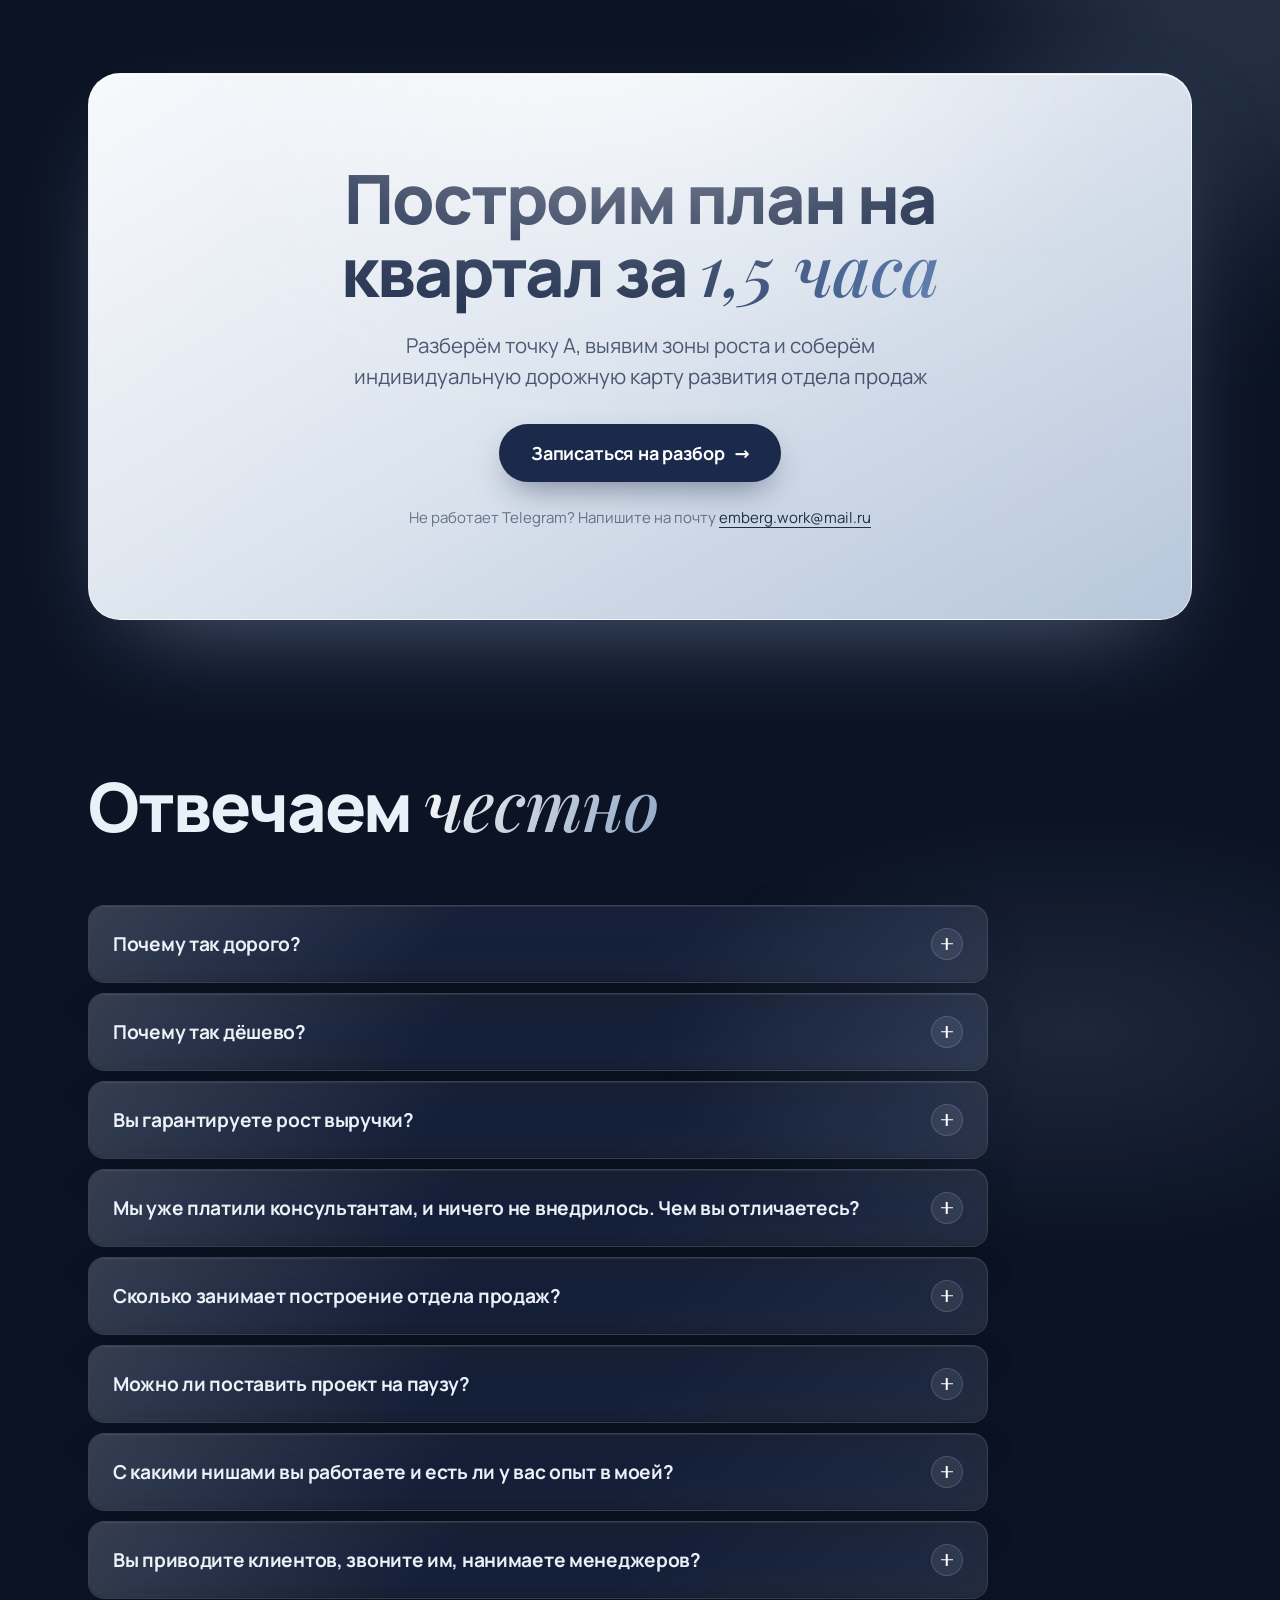
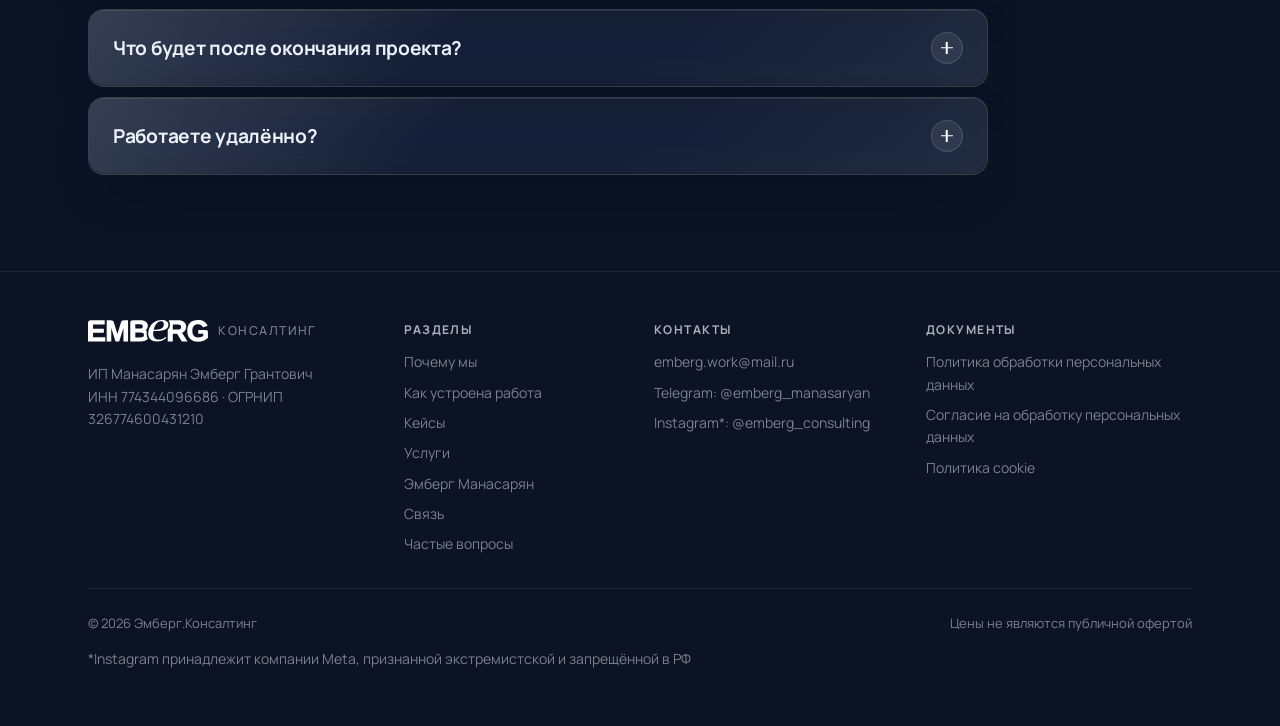
==== commit 906fde47: "Telegram: все ссылки на @emberg_manasaryan Co-Authored-By: Claude Opus 5.5 <noreply@anthropic.com> C" ====
--- a/index.html
+++ b/index.html
@@ -29,7 +29,7 @@
 <link rel="stylesheet" href="assets/style.css?v=20">
 <script>try{if(/[?&]font=2/.test(location.search)){document.documentElement.classList.add("font-v2");var l=document.createElement("link");l.rel="stylesheet";l.href="assets/fonts-v2.css?v=1";document.head.appendChild(l)}}catch(e){}</script>
 <script type="application/ld+json">
-{"@context":"https://schema.org","@graph":[{"@type":"WebSite","@id":"https://emberg.consulting/#website","url":"https://emberg.consulting/","name":"Эмберг.Консалтинг","alternateName":["Emberg Consulting","Эмберг Консалтинг","emberg.consulting"],"inLanguage":"ru-RU","publisher":{"@id":"https://emberg.consulting/#org"}},{"@type":"WebPage","@id":"https://emberg.consulting/#webpage","url":"https://emberg.consulting/","name":"Эмберг.Консалтинг - построение отделов продаж | Эмберг Манасарян","isPartOf":{"@id":"https://emberg.consulting/#website"},"about":{"@id":"https://emberg.consulting/#org"},"inLanguage":"ru-RU","dateModified":"2026-10-29"},{"@type":"ProfessionalService","@id":"https://emberg.consulting/#org","name":"Эмберг.Консалтинг","alternateName":["Emberg Consulting","Эмберг Консалтинг","emberg.consulting"],"legalName":"ИП Манасарян Эмберг Грантович","taxID":"774344096686","description":"Консалтинг по построению отделов продаж для малого и среднего бизнеса: разбор отдела продаж, дорожная карта, регламенты, скрипты, CRM и управление по цифрам","url":"https://emberg.consulting/","logo":"https://emberg.consulting/assets/img/logo.png","image":"https://emberg.consulting/assets/img/og.jpg","email":"emberg.work@mail.ru","founder":{"@id":"https://emberg.consulting/#person"},"areaServed":"RU","priceRange":"9 000-90 000 ₽","knowsAbout":["построение отдела продаж","скрипты продаж","регламенты отдела продаж","внедрение CRM","воронка продаж","мотивация менеджеров по продажам","найм менеджеров по продажам","управление отделом продаж"],"contactPoint":{"@type":"ContactPoint","contactType":"sales","url":"https://t.me/emberg_consulting","email":"emberg.work@mail.ru","availableLanguage":"ru"},"sameAs":["https://t.me/emberg_consulting","https://instagram.com/emberg_consulting"],"hasOfferCatalog":{"@type":"OfferCatalog","name":"Услуги по построению отдела продаж","itemListElement":[{"@type":"Offer","name":"Разбор отдела продаж","description":"Встреча 1,5 часа с Эмбергом Манасаряном: точка А, где теряются деньги, дорожная карта на квартал. Стоимость засчитывается в первую оплату при продолжении работы","price":9000,"priceCurrency":"RUB","url":"https://emberg.consulting/#services","availability":"https://schema.org/InStock","itemOffered":{"@type":"Service","@id":"https://emberg.consulting/#service-audit","name":"Разбор отдела продаж","serviceType":"Аудит отдела продаж","provider":{"@id":"https://emberg.consulting/#org"}}},{"@type":"Offer","name":"Построение отдела продаж своей командой","description":"Записанные лекции и персональный трекер, ваша команда собирает инструменты по методике","priceCurrency":"RUB","price":20000,"priceSpecification":{"@type":"UnitPriceSpecification","price":20000,"priceCurrency":"RUB","unitText":"неделя","referenceQuantity":{"@type":"QuantitativeValue","value":1,"unitCode":"WEE"}},"url":"https://emberg.consulting/#services","availability":"https://schema.org/InStock","itemOffered":{"@type":"Service","name":"Построение отдела продаж своей командой","serviceType":"Построение отдела продаж","provider":{"@id":"https://emberg.consulting/#org"}}},{"@type":"Offer","name":"Построение отдела продаж нашей командой","description":"Методист и профильные специалисты делают инструменты за вас: CRM, скрипты, регламенты, тренинги","priceCurrency":"RUB","price":40000,"priceSpecification":{"@type":"UnitPriceSpecification","price":40000,"priceCurrency":"RUB","unitText":"неделя","referenceQuantity":{"@type":"QuantitativeValue","value":1,"unitCode":"WEE"}},"url":"https://emberg.consulting/#services","availability":"https://schema.org/InStock","itemOffered":{"@type":"Service","name":"Построение отдела продаж нашей командой","serviceType":"Построение отдела продаж под ключ","provider":{"@id":"https://emberg.consulting/#org"}}},{"@type":"Offer","name":"Специальный проект","description":"Эмберг лично ведёт проект и команду, берём только 1 проект","priceCurrency":"RUB","price":90000,"priceSpecification":{"@type":"UnitPriceSpecification","price":90000,"priceCurrency":"RUB","unitText":"неделя","referenceQuantity":{"@type":"QuantitativeValue","value":1,"unitCode":"WEE"}},"url":"https://emberg.consulting/#services","availability":"https://schema.org/InStock","itemOffered":{"@type":"Service","name":"Специальный проект по построению отдела продаж","serviceType":"Построение отдела продаж под ключ","provider":{"@id":"https://emberg.consulting/#org"}}}]}},{"@type":"Person","@id":"https://emberg.consulting/#person","name":"Эмберг Манасарян","alternateName":["Emberg Manasaryan","Эмберг"],"jobTitle":"Основатель Эмберг.Консалтинг, автор методологии","url":"https://emberg.consulting/#about","image":"https://emberg.consulting/assets/img/emberg.webp","worksFor":{"@id":"https://emberg.consulting/#org"},"knowsAbout":["построение отдела продаж","управление продажами","управление отделом продаж","CRM","скрипты продаж","регламенты отдела продаж"],"sameAs":["https://t.me/emberg_consulting","https://instagram.com/emberg_consulting"],"givenName":"Эмберг","familyName":"Манасарян","description":"Основатель Эмберг.Консалтинг (Emberg Consulting), консультант по построению отделов продаж для малого и среднего бизнеса. Ранее - бизнес-консультант в Resulting"},{"@type":"FAQPage","@id":"https://emberg.consulting/#faq","mainEntity":[{"@type":"Question","name":"Почему так дорого?","acceptedAnswer":{"@type":"Answer","text":"Сравнивать стоит не с ценой курса, а с тем, во что обходится отдел продаж без системы: заявки, за которые вы уже заплатили маркетингу, уходят без сделки, а знания уходят вместе с сильными сотрудниками. Мы продаём не документ, а ответственность за то, что инструменты будут внедрены и приняты вашей командой\n\nРиск при этом на нашей стороне: прервать проект можно в любой момент и вернуть предоплату за оставшиеся недели. А если бюджет ограничен, начните с формата «Своей командой» за 20 тыс. ₽ в неделю"}},{"@type":"Question","name":"Почему так дёшево?","acceptedAnswer":{"@type":"Answer","text":"Наша цель - научить как можно больше компаний продавать экологично: без давления на клиента, выгорания менеджеров и зависимости от одного сильного продавца. Мы верим, что малый и средний бизнес растёт быстрее, когда у него есть понятная система продаж, и хотим, чтобы она была доступна не только крупным компаниям\n\nМетодику мы отработали на десятке отделов продаж, поэтому не изобретаем инструменты с нуля под каждого клиента, а адаптируем готовые решения под ваш бизнес. При этом качество не ниже, чем у частного консультанта, а за счёт насмотренности и работы команды - стабильнее"}},{"@type":"Question","name":"Вы гарантируете рост выручки?","acceptedAnswer":{"@type":"Answer","text":"Нет, и честно скажем почему: на выручку влияют рынок, маркетинг и ваши решения, а мы их не контролируем. Мы гарантируем другое: дорожная карта будет внедрена целиком. Каждый инструмент вы принимаете на защите. Если инструмент не принят по нашей вине, в форматах «Нашей командой» и «Специальный проект» полностью пересобираем его за неделю бесплатно"}},{"@type":"Question","name":"Мы уже платили консультантам, и ничего не внедрилось. Чем вы отличаетесь?","acceptedAnswer":{"@type":"Answer","text":"Обычно внедрение ломается в трёх местах: инструменты пишут без участия команды, после сдачи документа подрядчик уходит, а внутри не остаётся человека, который за них отвечает. Мы собираем фактуру у менеджеров, не идём дальше, пока этап не работает, и возвращаемся после проекта проверить, что прижилось"}},{"@type":"Question","name":"Сколько занимает построение отдела продаж?","acceptedAnswer":{"@type":"Answer","text":"В среднем 1,5-3 месяца. Точный срок называем после разбора: он зависит от того, что в отделе уже работает, а что придётся строить с нуля"}},{"@type":"Question","name":"Можно ли поставить проект на паузу?","acceptedAnswer":{"@type":"Answer","text":"Да. В формате «Своей командой» можно 1 раз за проект бесплатно взять паузу до 2 недель, в формате «Нашей командой» - 2 раза. В «Специальном проекте» условия паузы обсуждаем индивидуально. На время паузы условия работы сохраняются"}},{"@type":"Question","name":"С какими нишами вы работаете и есть ли у вас опыт в моей?","acceptedAnswer":{"@type":"Answer","text":"Мы работаем с компаниями, где продажа идёт через звонок, встречу или переписку и в отделе есть хотя бы один менеджер. У нас уже есть опыт в производстве и дистрибуции, недвижимости, экспорте авто, IT, онлайн-образовании, B2B-услугах, туризме, розничной торговле и других нишах. Не берём в работу компании, где клиент выбирает только по цене, наличию и срокам\n\nЕсли вашей ниши нет в списке, это не проблема. Отдел продаж в стоматологии и на производстве устроен одинаково: заявка, квалификация, встреча, дожим, повторная продажа. Специфику вашего рынка мы собираем на разборе и в начале построения - интервьюируем вас, менеджеров и клиентов. Поэтому инструменты строятся под ваш бизнес, а не по шаблону"}},{"@type":"Question","name":"Вы приводите клиентов, звоните им, нанимаете менеджеров?","acceptedAnswer":{"@type":"Answer","text":"Нет, мы не продаём за вас: не звоним вашим клиентам, не ведём переписку и не запускаем рекламу. Мы строим систему, в которой это делает ваша команда, и отвечаем за то, что происходит после заявки. Если лидов не хватает, подключаем партнёров по маркетингу или помогаем настроить исходящие продажи силами ваших менеджеров\n\nС наймом то же самое: мы пишем профили должностей, мотивацию и воронку найма, а при необходимости подключаем рекрутера. Так новые люди приходят в готовую систему и быстрее начинают продавать"}},{"@type":"Question","name":"Что будет после окончания проекта?","acceptedAnswer":{"@type":"Answer","text":"У вас остаются регламенты, скрипты и база знаний в Notion и CRM. Они не зависят от конкретных людей. После проекта мы бесплатно возвращаемся на контрольный аудит через 1 месяц, а в форматах «Нашей командой» и «Специальный проект» - ещё и через 3 месяца. Проверяем, что работает, и при необходимости дорабатываем"}},{"@type":"Question","name":"Работаете удалённо?","acceptedAnswer":{"@type":"Answer","text":"Да, все встречи проходят в Zoom"}}]}]}
+{"@context":"https://schema.org","@graph":[{"@type":"WebSite","@id":"https://emberg.consulting/#website","url":"https://emberg.consulting/","name":"Эмберг.Консалтинг","alternateName":["Emberg Consulting","Эмберг Консалтинг","emberg.consulting"],"inLanguage":"ru-RU","publisher":{"@id":"https://emberg.consulting/#org"}},{"@type":"WebPage","@id":"https://emberg.consulting/#webpage","url":"https://emberg.consulting/","name":"Эмберг.Консалтинг - построение отделов продаж | Эмберг Манасарян","isPartOf":{"@id":"https://emberg.consulting/#website"},"about":{"@id":"https://emberg.consulting/#org"},"inLanguage":"ru-RU","dateModified":"2026-10-29"},{"@type":"ProfessionalService","@id":"https://emberg.consulting/#org","name":"Эмберг.Консалтинг","alternateName":["Emberg Consulting","Эмберг Консалтинг","emberg.consulting"],"legalName":"ИП Манасарян Эмберг Грантович","taxID":"774344096686","description":"Консалтинг по построению отделов продаж для малого и среднего бизнеса: разбор отдела продаж, дорожная карта, регламенты, скрипты, CRM и управление по цифрам","url":"https://emberg.consulting/","logo":"https://emberg.consulting/assets/img/logo.png","image":"https://emberg.consulting/assets/img/og.jpg","email":"emberg.work@mail.ru","founder":{"@id":"https://emberg.consulting/#person"},"areaServed":"RU","priceRange":"9 000-90 000 ₽","knowsAbout":["построение отдела продаж","скрипты продаж","регламенты отдела продаж","внедрение CRM","воронка продаж","мотивация менеджеров по продажам","найм менеджеров по продажам","управление отделом продаж"],"contactPoint":{"@type":"ContactPoint","contactType":"sales","url":"https://t.me/emberg_manasaryan","email":"emberg.work@mail.ru","availableLanguage":"ru"},"sameAs":["https://t.me/emberg_manasaryan","https://instagram.com/emberg_consulting"],"hasOfferCatalog":{"@type":"OfferCatalog","name":"Услуги по построению отдела продаж","itemListElement":[{"@type":"Offer","name":"Разбор отдела продаж","description":"Встреча 1,5 часа с Эмбергом Манасаряном: точка А, где теряются деньги, дорожная карта на квартал. Стоимость засчитывается в первую оплату при продолжении работы","price":9000,"priceCurrency":"RUB","url":"https://emberg.consulting/#services","availability":"https://schema.org/InStock","itemOffered":{"@type":"Service","@id":"https://emberg.consulting/#service-audit","name":"Разбор отдела продаж","serviceType":"Аудит отдела продаж","provider":{"@id":"https://emberg.consulting/#org"}}},{"@type":"Offer","name":"Построение отдела продаж своей командой","description":"Записанные лекции и персональный трекер, ваша команда собирает инструменты по методике","priceCurrency":"RUB","price":20000,"priceSpecification":{"@type":"UnitPriceSpecification","price":20000,"priceCurrency":"RUB","unitText":"неделя","referenceQuantity":{"@type":"QuantitativeValue","value":1,"unitCode":"WEE"}},"url":"https://emberg.consulting/#services","availability":"https://schema.org/InStock","itemOffered":{"@type":"Service","name":"Построение отдела продаж своей командой","serviceType":"Построение отдела продаж","provider":{"@id":"https://emberg.consulting/#org"}}},{"@type":"Offer","name":"Построение отдела продаж нашей командой","description":"Методист и профильные специалисты делают инструменты за вас: CRM, скрипты, регламенты, тренинги","priceCurrency":"RUB","price":40000,"priceSpecification":{"@type":"UnitPriceSpecification","price":40000,"priceCurrency":"RUB","unitText":"неделя","referenceQuantity":{"@type":"QuantitativeValue","value":1,"unitCode":"WEE"}},"url":"https://emberg.consulting/#services","availability":"https://schema.org/InStock","itemOffered":{"@type":"Service","name":"Построение отдела продаж нашей командой","serviceType":"Построение отдела продаж под ключ","provider":{"@id":"https://emberg.consulting/#org"}}},{"@type":"Offer","name":"Специальный проект","description":"Эмберг лично ведёт проект и команду, берём только 1 проект","priceCurrency":"RUB","price":90000,"priceSpecification":{"@type":"UnitPriceSpecification","price":90000,"priceCurrency":"RUB","unitText":"неделя","referenceQuantity":{"@type":"QuantitativeValue","value":1,"unitCode":"WEE"}},"url":"https://emberg.consulting/#services","availability":"https://schema.org/InStock","itemOffered":{"@type":"Service","name":"Специальный проект по построению отдела продаж","serviceType":"Построение отдела продаж под ключ","provider":{"@id":"https://emberg.consulting/#org"}}}]}},{"@type":"Person","@id":"https://emberg.consulting/#person","name":"Эмберг Манасарян","alternateName":["Emberg Manasaryan","Эмберг"],"jobTitle":"Основатель Эмберг.Консалтинг, автор методологии","url":"https://emberg.consulting/#about","image":"https://emberg.consulting/assets/img/emberg.webp","worksFor":{"@id":"https://emberg.consulting/#org"},"knowsAbout":["построение отдела продаж","управление продажами","управление отделом продаж","CRM","скрипты продаж","регламенты отдела продаж"],"sameAs":["https://t.me/emberg_manasaryan","https://instagram.com/emberg_consulting"],"givenName":"Эмберг","familyName":"Манасарян","description":"Основатель Эмберг.Консалтинг (Emberg Consulting), консультант по построению отделов продаж для малого и среднего бизнеса. Ранее - бизнес-консультант в Resulting"},{"@type":"FAQPage","@id":"https://emberg.consulting/#faq","mainEntity":[{"@type":"Question","name":"Почему так дорого?","acceptedAnswer":{"@type":"Answer","text":"Сравнивать стоит не с ценой курса, а с тем, во что обходится отдел продаж без системы: заявки, за которые вы уже заплатили маркетингу, уходят без сделки, а знания уходят вместе с сильными сотрудниками. Мы продаём не документ, а ответственность за то, что инструменты будут внедрены и приняты вашей командой\n\nРиск при этом на нашей стороне: прервать проект можно в любой момент и вернуть предоплату за оставшиеся недели. А если бюджет ограничен, начните с формата «Своей командой» за 20 тыс. ₽ в неделю"}},{"@type":"Question","name":"Почему так дёшево?","acceptedAnswer":{"@type":"Answer","text":"Наша цель - научить как можно больше компаний продавать экологично: без давления на клиента, выгорания менеджеров и зависимости от одного сильного продавца. Мы верим, что малый и средний бизнес растёт быстрее, когда у него есть понятная система продаж, и хотим, чтобы она была доступна не только крупным компаниям\n\nМетодику мы отработали на десятке отделов продаж, поэтому не изобретаем инструменты с нуля под каждого клиента, а адаптируем готовые решения под ваш бизнес. При этом качество не ниже, чем у частного консультанта, а за счёт насмотренности и работы команды - стабильнее"}},{"@type":"Question","name":"Вы гарантируете рост выручки?","acceptedAnswer":{"@type":"Answer","text":"Нет, и честно скажем почему: на выручку влияют рынок, маркетинг и ваши решения, а мы их не контролируем. Мы гарантируем другое: дорожная карта будет внедрена целиком. Каждый инструмент вы принимаете на защите. Если инструмент не принят по нашей вине, в форматах «Нашей командой» и «Специальный проект» полностью пересобираем его за неделю бесплатно"}},{"@type":"Question","name":"Мы уже платили консультантам, и ничего не внедрилось. Чем вы отличаетесь?","acceptedAnswer":{"@type":"Answer","text":"Обычно внедрение ломается в трёх местах: инструменты пишут без участия команды, после сдачи документа подрядчик уходит, а внутри не остаётся человека, который за них отвечает. Мы собираем фактуру у менеджеров, не идём дальше, пока этап не работает, и возвращаемся после проекта проверить, что прижилось"}},{"@type":"Question","name":"Сколько занимает построение отдела продаж?","acceptedAnswer":{"@type":"Answer","text":"В среднем 1,5-3 месяца. Точный срок называем после разбора: он зависит от того, что в отделе уже работает, а что придётся строить с нуля"}},{"@type":"Question","name":"Можно ли поставить проект на паузу?","acceptedAnswer":{"@type":"Answer","text":"Да. В формате «Своей командой» можно 1 раз за проект бесплатно взять паузу до 2 недель, в формате «Нашей командой» - 2 раза. В «Специальном проекте» условия паузы обсуждаем индивидуально. На время паузы условия работы сохраняются"}},{"@type":"Question","name":"С какими нишами вы работаете и есть ли у вас опыт в моей?","acceptedAnswer":{"@type":"Answer","text":"Мы работаем с компаниями, где продажа идёт через звонок, встречу или переписку и в отделе есть хотя бы один менеджер. У нас уже есть опыт в производстве и дистрибуции, недвижимости, экспорте авто, IT, онлайн-образовании, B2B-услугах, туризме, розничной торговле и других нишах. Не берём в работу компании, где клиент выбирает только по цене, наличию и срокам\n\nЕсли вашей ниши нет в списке, это не проблема. Отдел продаж в стоматологии и на производстве устроен одинаково: заявка, квалификация, встреча, дожим, повторная продажа. Специфику вашего рынка мы собираем на разборе и в начале построения - интервьюируем вас, менеджеров и клиентов. Поэтому инструменты строятся под ваш бизнес, а не по шаблону"}},{"@type":"Question","name":"Вы приводите клиентов, звоните им, нанимаете менеджеров?","acceptedAnswer":{"@type":"Answer","text":"Нет, мы не продаём за вас: не звоним вашим клиентам, не ведём переписку и не запускаем рекламу. Мы строим систему, в которой это делает ваша команда, и отвечаем за то, что происходит после заявки. Если лидов не хватает, подключаем партнёров по маркетингу или помогаем настроить исходящие продажи силами ваших менеджеров\n\nС наймом то же самое: мы пишем профили должностей, мотивацию и воронку найма, а при необходимости подключаем рекрутера. Так новые люди приходят в готовую систему и быстрее начинают продавать"}},{"@type":"Question","name":"Что будет после окончания проекта?","acceptedAnswer":{"@type":"Answer","text":"У вас остаются регламенты, скрипты и база знаний в Notion и CRM. Они не зависят от конкретных людей. После проекта мы бесплатно возвращаемся на контрольный аудит через 1 месяц, а в форматах «Нашей командой» и «Специальный проект» - ещё и через 3 месяца. Проверяем, что работает, и при необходимости дорабатываем"}},{"@type":"Question","name":"Работаете удалённо?","acceptedAnswer":{"@type":"Answer","text":"Да, все встречи проходят в Zoom"}}]}]}
 </script>
 </head>
 <body>
@@ -41,7 +41,7 @@
       <nav class="nav" aria-label="Разделы">
         <a href="#why">О нас</a>
         <a href="#services">Услуги</a>
-        <a class="nav-cta" data-cta="C20" href="https://t.me/emberg_consulting">Связь</a>
+        <a class="nav-cta" data-cta="C20" href="https://t.me/emberg_manasaryan">Связь</a>
       </nav>
       <button class="burger" aria-label="Меню" aria-expanded="false"><span></span><span></span><span></span></button>
     </div>
@@ -52,9 +52,9 @@
   <div>
     <a class="item" href="#why">О нас</a>
     <a class="item" href="#services">Услуги</a>
-    <a class="item" data-cta="C21" href="https://t.me/emberg_consulting">Связь</a>
-  </div>
-  <a class="btn btn-primary" data-cta="C01" href="https://t.me/emberg_consulting">Записаться на разбор</a>
+    <a class="item" data-cta="C21" href="https://t.me/emberg_manasaryan">Связь</a>
+  </div>
+  <a class="btn btn-primary" data-cta="C01" href="https://t.me/emberg_manasaryan">Записаться на разбор</a>
 </div>
 
 <main id="top">
@@ -69,7 +69,7 @@
     <div class="hero-copy">
       <h1 class="h-display reveal d2">Строим отделы продаж, которые <span class="accent">работают</span></h1>
       <div class="hero-actions reveal d3">
-        <a class="btn btn-primary btn-lg" data-cta="C02" href="https://t.me/emberg_consulting">Записаться на разбор <span class="arr">→</span></a>
+        <a class="btn btn-primary btn-lg" data-cta="C02" href="https://t.me/emberg_manasaryan">Записаться на разбор <span class="arr">→</span></a>
         <a class="btn btn-glass btn-lg" href="#services">Услуги и цены</a>
       </div>
     </div>
@@ -100,7 +100,7 @@
       <article class="card glass glass-hover"><div class="card-icon"><svg viewBox="0 0 24 24"><path d="M3 12a9 9 0 1 0 3-6.7"/><path d="M3 4v5h5"/><path d="M12 8v4l3 2"/></svg></div><h3 class="h-card">Не пропадаем после проекта</h3><p>После проекта возвращаемся на бесплатный аудит: что работает, что нужно подправить</p></article>
       <article class="card glass glass-hover"><div class="card-icon"><svg viewBox="0 0 24 24"><circle cx="12" cy="8" r="4"/><path d="M4 21a8 8 0 0 1 16 0"/></svg></div><h3 class="h-card">Над проектом работает команда</h3><p>За вами закрепляется методист и профильные специалисты</p></article>
     </div>
-    <div class="cta-row reveal"><a class="btn btn-primary" data-cta="C04" href="https://t.me/emberg_consulting">Разобрать наш отдел продаж <span class="arr">→</span></a></div>
+    <div class="cta-row reveal"><a class="btn btn-primary" data-cta="C04" href="https://t.me/emberg_manasaryan">Разобрать наш отдел продаж <span class="arr">→</span></a></div>
   </div>
 </section>
 
@@ -158,7 +158,7 @@
       <button type="button" class="story-row glass" data-story="2" aria-haspopup="dialog"><span class="story-num">02</span><span class="story-txt"><span class="story-niche">Онлайн-школа</span><span class="story-title">Помогли проводить меньше зумов и получать на 40% больше предоплат</span></span><span class="story-arr" aria-hidden="true"></span></button>
       <button type="button" class="story-row glass" data-story="3" aria-haspopup="dialog"><span class="story-num">03</span><span class="story-txt"><span class="story-niche">Промышленное снабжение</span><span class="story-title">Разобрали многолетний хаос в оргструктуре и бизнес-процессах</span></span><span class="story-arr" aria-hidden="true"></span></button>
     </div>
-    <div class="cta-row reveal"><a class="btn btn-primary" data-cta="C18" href="https://t.me/emberg_consulting">Создать новый кейс <span class="arr">→</span></a></div>
+    <div class="cta-row reveal"><a class="btn btn-primary" data-cta="C18" href="https://t.me/emberg_manasaryan">Создать новый кейс <span class="arr">→</span></a></div>
     <template id="story-1"><p class="story-eyebrow">Кейс 01 · Сервис для юристов</p><h3 class="story-h">Мы выстроили систему B2B-продаж с нуля</h3><dl class="story-facts"><div><dt>Кто</dt><dd>Стартап, ИИ-система для юристов, B2B-подписка</dd></div><div><dt>Менеджеров</dt><dd>0, продаёт сам основатель</dd></div><div><dt>Выручка</dt><dd>0 ₽ / год</dd></div></dl><div class="story-task"><p class="stage-lbl">Задача</p><p>Превратить бесплатный тест в оплату и снять продажи с основателя</p></div><div class="story-ab"><div class="story-col story-col-was"><p class="stage-lbl">Было</p><ul><li>Одна продажа за всё время</li><li>До бесплатного теста доходили почти все, до оплаты - почти никто</li><li>95% продаж на основателе, учёт сделок - папки со скриншотами</li></ul></div><div class="story-arrow"><span class="story-arrow-term"><span class="sr">Срок проекта: </span>7 недель</span><span class="story-arrow-line" aria-hidden="true"></span></div><div class="story-col story-col-got"><p class="stage-lbl">Стало</p><ul><li>Тест заканчивается встречей с решением, а не тишиной: несколько недель подряд основатель идёт на итоговые встречи с хорошей обратной связью</li><li>Продажи разделены: основатель ведёт 10-15 крупных клиентов, средних - менеджер</li><li>Тёплым клиентам тест запускают сразу через чат, без ожидания отдельной встречи</li><li>Сделки ведутся в таблице по этапам со следующим шагом и контактным лицом вместо скриншотов</li><li>КП собирается с разбивкой цены, блоком безопасности и планом внедрения</li></ul></div></div><div class="story-did"><p class="stage-lbl">Что сделали</p><ol><li>Пересобрали тестовый период: цель теста, критерии успеха, промежуточный созвон и итоговая встреча с тем, кто принимает решение</li><li>Ввели правило фиксировать дату итоговой встречи ещё на демо - основатель применил его в тот же день</li><li>Собрали 3 воронки (новые клиенты, продления, отказники) и скрипты на каждый этап сделки</li><li>Выстроили систему работы с лидами из 7 каналов, включая исходящий трафик и партнёрскую программу</li><li>Провели аудит КП и дали новую структуру на 2-3 страницы</li></ol></div></template>
     <template id="story-2"><p class="story-eyebrow">Кейс 02 · Онлайн-школа</p><h3 class="story-h">Помогли проводить меньше зумов и получать на 40% больше предоплат</h3><dl class="story-facts"><div><dt>Кто</dt><dd>Онлайн-образование, B2C</dd></div><div><dt>Менеджеров</dt><dd>3 менеджера + 1 менеджер на переписке</dd></div><div><dt>Выручка</dt><dd>45 млн ₽ / год</dd></div></dl><div class="story-task"><p class="stage-lbl">Задача</p><p>Довести до звонка больше заявок и сделать так, чтобы отдел работал без микроконтроля руководителя</p></div><div class="story-ab"><div class="story-col story-col-was"><p class="stage-lbl">Было</p><ul><li>До звонка доходило 46% заявок: в июне из 138 лидов - 64 звонка</li><li>Все менеджеры совмещали продажи с основной работой, ближайший слот для клиента - через 2-3 дня</li><li>В переписке менеджеры отвечали до суток, дожимал клиентов в основном руководитель</li></ul></div><div class="story-arrow"><span class="story-arrow-term"><span class="sr">Срок проекта: </span>6 недель</span><span class="story-arrow-line" aria-hidden="true"></span></div><div class="story-col story-col-got"><p class="stage-lbl">Стало</p><ul><li>Дожим снят с руководителя: его ведёт чатер, первые клиенты после передачи оплатили через 1-2 дня без единого касания</li><li>Процент менеджера с продажи снизился с 5-9% до 3,5-4%</li><li>Чатер отсекает нецелевых до звонка - менеджеры тратят время только на тех, кто может купить</li><li>Запись на слот автоматически двигает сделку в CRM, лишние поля убраны</li></ul></div></div><div class="story-did"><p class="stage-lbl">Что сделали</p><ol><li>Разделили роли: менеджер - только звонок, чатер - клиент от заявки до оплаты, включая дожим</li><li>Завели единый календарь слотов и своими силами перенастроили AmoCRM клиента: 3 воронки, правила переходов, поля карточки, автоматизации</li><li>Ввели подтверждение звонка за сутки и за час, сократили прогрев с трёх уроков до одного</li><li>Пересобрали мотивацию: менеджеру - за звонок, чатеру - бонус за доведённых до звонка и до оплаты</li><li>Провели тайные покупки у 3 конкурентов, на их основе собрали структуру звонка и скрипты дожима</li></ol></div></template>
     <template id="story-3"><p class="story-eyebrow">Кейс 03 · Промышленное снабжение</p><h3 class="story-h">Разобрали многолетний хаос в оргструктуре и бизнес-процессах</h3><dl class="story-facts"><div><dt>Кто</dt><dd>B2B-снабжение крупных заводов</dd></div><div><dt>Менеджеров</dt><dd>3 менеджера</dd></div><div><dt>Выручка</dt><dd>185 млн ₽ / год</dd></div></dl><div class="story-task"><p class="stage-lbl">Задача</p><p>Подготовить компанию к запуску активных продаж так, чтобы новый продавец прижился</p></div><div class="story-ab"><div class="story-col story-col-was"><p class="stage-lbl">Было</p><ul><li>3 попытки нанять менеджера активных продаж провалились</li><li>Заявки и КП не фиксировались, конверсия не считалась, план продаж не формировался</li><li>Сотрудники совмещали по 2-3 роли, знания о клиентах - в личной почте и папках на компьютерах</li></ul></div><div class="story-arrow"><span class="story-arrow-term"><span class="sr">Срок проекта: </span>12 недель</span><span class="story-arrow-line" aria-hidden="true"></span></div><div class="story-col story-col-got"><p class="stage-lbl">Стало</p><ul><li>Собственники каждый день видят заявки и КП по каждому заводу вместо «никак»</li><li>Зафиксированы нормативы: первичный ответ на заявку - 2 рабочих часа, КП - 3 рабочих дня</li><li>6 бизнес-процессов работают в поле</li><li>Компания вернулась на следующий этап и нанимает руководителя отдела продаж, менеджера активных продаж и снабженца в готовую систему</li></ul></div></div><div class="story-did"><p class="stage-lbl">Что сделали</p><ol><li>Провели аудит: выгрузки из 1С за 2,5 года, интервью с командой, слепки рабочего дня</li><li>Оцифровали цикл сделки по входящим заявкам, тендерам и прямым продажам</li><li>Описали 8 профилей должностей, 4 воронки и 27 бизнес-процессов с нормативами сроков</li><li>Внедрили ежедневный план-факт: защитили его с командой и отработали возражения</li></ol></div></template>
@@ -188,7 +188,7 @@
           <li>Реалистичный срок, за который отдел продаж станет управляемым</li>
           <li class="plus">Если решите продолжить работу с нами, стоимость разбора засчитаем в первую оплату</li>
         </ul>
-        <a class="btn btn-primary btn-lg" data-cta="C08" href="https://t.me/emberg_consulting">Записаться на разбор <span class="arr">→</span></a>
+        <a class="btn btn-primary btn-lg" data-cta="C08" href="https://t.me/emberg_manasaryan">Записаться на разбор <span class="arr">→</span></a>
         <span class="btn-note">Эмберг проводит ограниченное число разборов в неделю</span>
       </div>
     </article>
@@ -218,7 +218,7 @@
         <div class="plan-row"><span class="plan-lbl">Кто делает инструменты</span><p>Ваша команда по нашей методике и черновикам</p></div>
         <div class="plan-row"><span class="plan-lbl">После проекта</span><p>Встреча через 1 месяц</p></div>
         <div class="plan-row"><span class="plan-lbl">Гарантия</span><p>Можно прервать проект в любой момент и вернуть предоплату за оставшиеся недели</p></div>
-        <div class="plan-cta"><a class="btn btn-glass" data-cta="C09" href="https://t.me/emberg_consulting">Обсудить формат</a></div>
+        <div class="plan-cta"><a class="btn btn-glass" data-cta="C09" href="https://t.me/emberg_manasaryan">Обсудить формат</a></div>
       </article>
 
       <article class="plan glass featured">
@@ -232,7 +232,7 @@
         <div class="plan-row"><span class="plan-lbl">Кто делает инструменты</span><p>Мы лично прорабатываем каждый инструмент: настраиваем CRM, пишем скрипты, проводим тренинги и помогаем собеседовать менеджеров</p></div>
         <div class="plan-row"><span class="plan-lbl">После проекта</span><p>Аудиты через 1 и 3 месяца</p></div>
         <div class="plan-row"><span class="plan-lbl">Гарантия</span><p>Можно прервать проект в любой момент и вернуть предоплату за оставшиеся недели</p><p class="plan-plus">+ Если инструмент не принят на защите по нашей вине, полностью пересоберём его за неделю бесплатно</p></div>
-        <div class="plan-cta"><a class="btn btn-primary" data-cta="C10" href="https://t.me/emberg_consulting">Обсудить формат <span class="arr">→</span></a></div>
+        <div class="plan-cta"><a class="btn btn-primary" data-cta="C10" href="https://t.me/emberg_manasaryan">Обсудить формат <span class="arr">→</span></a></div>
       </article>
 
       <article class="plan glass">
@@ -246,7 +246,7 @@
         <div class="plan-row"><span class="plan-lbl">Кто делает инструменты</span><p>Всё, что в формате «Нашей командой», и Эмберг контролирует каждую задачу</p><p class="plan-plus">+ Индивидуальный план развития для каждого ключевого сотрудника</p></div>
         <div class="plan-row"><span class="plan-lbl">После проекта</span><p>Аудиты через 1 и 3 месяца</p><p class="plan-plus">+ Месяц трекинга</p></div>
         <div class="plan-row"><span class="plan-lbl">Гарантия</span><p>Можно прервать проект в любой момент и вернуть предоплату за оставшиеся недели</p><p class="plan-plus">+ Если инструмент не принят на защите по нашей вине, полностью пересоберём его за неделю бесплатно</p></div>
-        <div class="plan-cta"><a class="btn btn-glass" data-cta="C11" href="https://t.me/emberg_consulting">Узнать о свободном месте <span class="arr">→</span></a></div>
+        <div class="plan-cta"><a class="btn btn-glass" data-cta="C11" href="https://t.me/emberg_manasaryan">Узнать о свободном месте <span class="arr">→</span></a></div>
       </article>
     </div>
     <p class="plans-note reveal">Подробный состав формата - в коммерческом предложении после разбора</p>
@@ -277,7 +277,7 @@
       <ul class="chips"><li>Производство</li><li>Авто</li><li>Недвижимость</li><li>IT и SaaS</li><li>Образование</li><li>B2B-агентства</li></ul>
     </div>
     <div class="cta-row reveal">
-      <a class="btn btn-glass" data-cta="C13" href="https://t.me/emberg_consulting"><svg class="ico" viewBox="0 0 24 24" aria-hidden="true"><path d="M21.5 4.5 2.8 11.7c-1 .4-1 1.8.1 2.1l4.6 1.4 1.8 5.6c.3.9 1.4 1.1 2 .4l2.6-2.6 4.8 3.5c.8.6 1.9.1 2.1-.9L23.9 6c.3-1.1-.8-2-1.9-1.6z"/></svg>Telegram</a>
+      <a class="btn btn-glass" data-cta="C13" href="https://t.me/emberg_manasaryan"><svg class="ico" viewBox="0 0 24 24" aria-hidden="true"><path d="M21.5 4.5 2.8 11.7c-1 .4-1 1.8.1 2.1l4.6 1.4 1.8 5.6c.3.9 1.4 1.1 2 .4l2.6-2.6 4.8 3.5c.8.6 1.9.1 2.1-.9L23.9 6c.3-1.1-.8-2-1.9-1.6z"/></svg>Telegram</a>
       <a class="btn btn-glass" href="https://instagram.com/emberg_consulting" target="_blank" rel="noopener">Instagram*</a>
     </div>
   </div>
@@ -290,7 +290,7 @@
       <div class="final-glow"></div>
       <h2 class="h-section">Построим план на квартал за <span class="accent">1,5 часа</span></h2>
       <p class="lead">Разберём точку А, выявим зоны роста и соберём индивидуальную дорожную карту развития отдела продаж</p>
-      <a class="btn btn-primary btn-lg" data-cta="C15" href="https://t.me/emberg_consulting">Записаться на разбор <span class="arr">→</span></a>
+      <a class="btn btn-primary btn-lg" data-cta="C15" href="https://t.me/emberg_manasaryan">Записаться на разбор <span class="arr">→</span></a>
       <p class="alt">Не работает Telegram? Напишите на почту <a data-cta="C16" href="mailto:emberg.work@mail.ru">emberg.work@mail.ru</a></p>
     </div>
   </div>
@@ -343,7 +343,7 @@
         <span class="lbl">Контакты</span>
         <ul>
           <li><a data-mail href="mailto:emberg.work@mail.ru">emberg.work@mail.ru</a></li>
-          <li><a href="https://t.me/emberg_consulting" target="_blank" rel="noopener">Telegram: @emberg_consulting</a></li>
+          <li><a href="https://t.me/emberg_manasaryan" target="_blank" rel="noopener">Telegram: @emberg_manasaryan</a></li>
           <li><a href="https://instagram.com/emberg_consulting" target="_blank" rel="noopener">Instagram*: @emberg_consulting</a></li>
         </ul>
       </div>
@@ -364,7 +364,7 @@
   </div>
 </footer>
 
-<div class="sticky-cta"><a class="btn btn-primary" data-cta="C17" href="https://t.me/emberg_consulting">Записаться на разбор <span class="arr">→</span></a></div>
+<div class="sticky-cta"><a class="btn btn-primary" data-cta="C17" href="https://t.me/emberg_manasaryan">Записаться на разбор <span class="arr">→</span></a></div>
 
 <div class="cookie glass" role="dialog" aria-label="Cookie">
   <p>Используем cookie для работы сайта и аналитики Яндекс.Метрики. Подробнее - в <a href="cookies.html">политике cookie</a></p>
